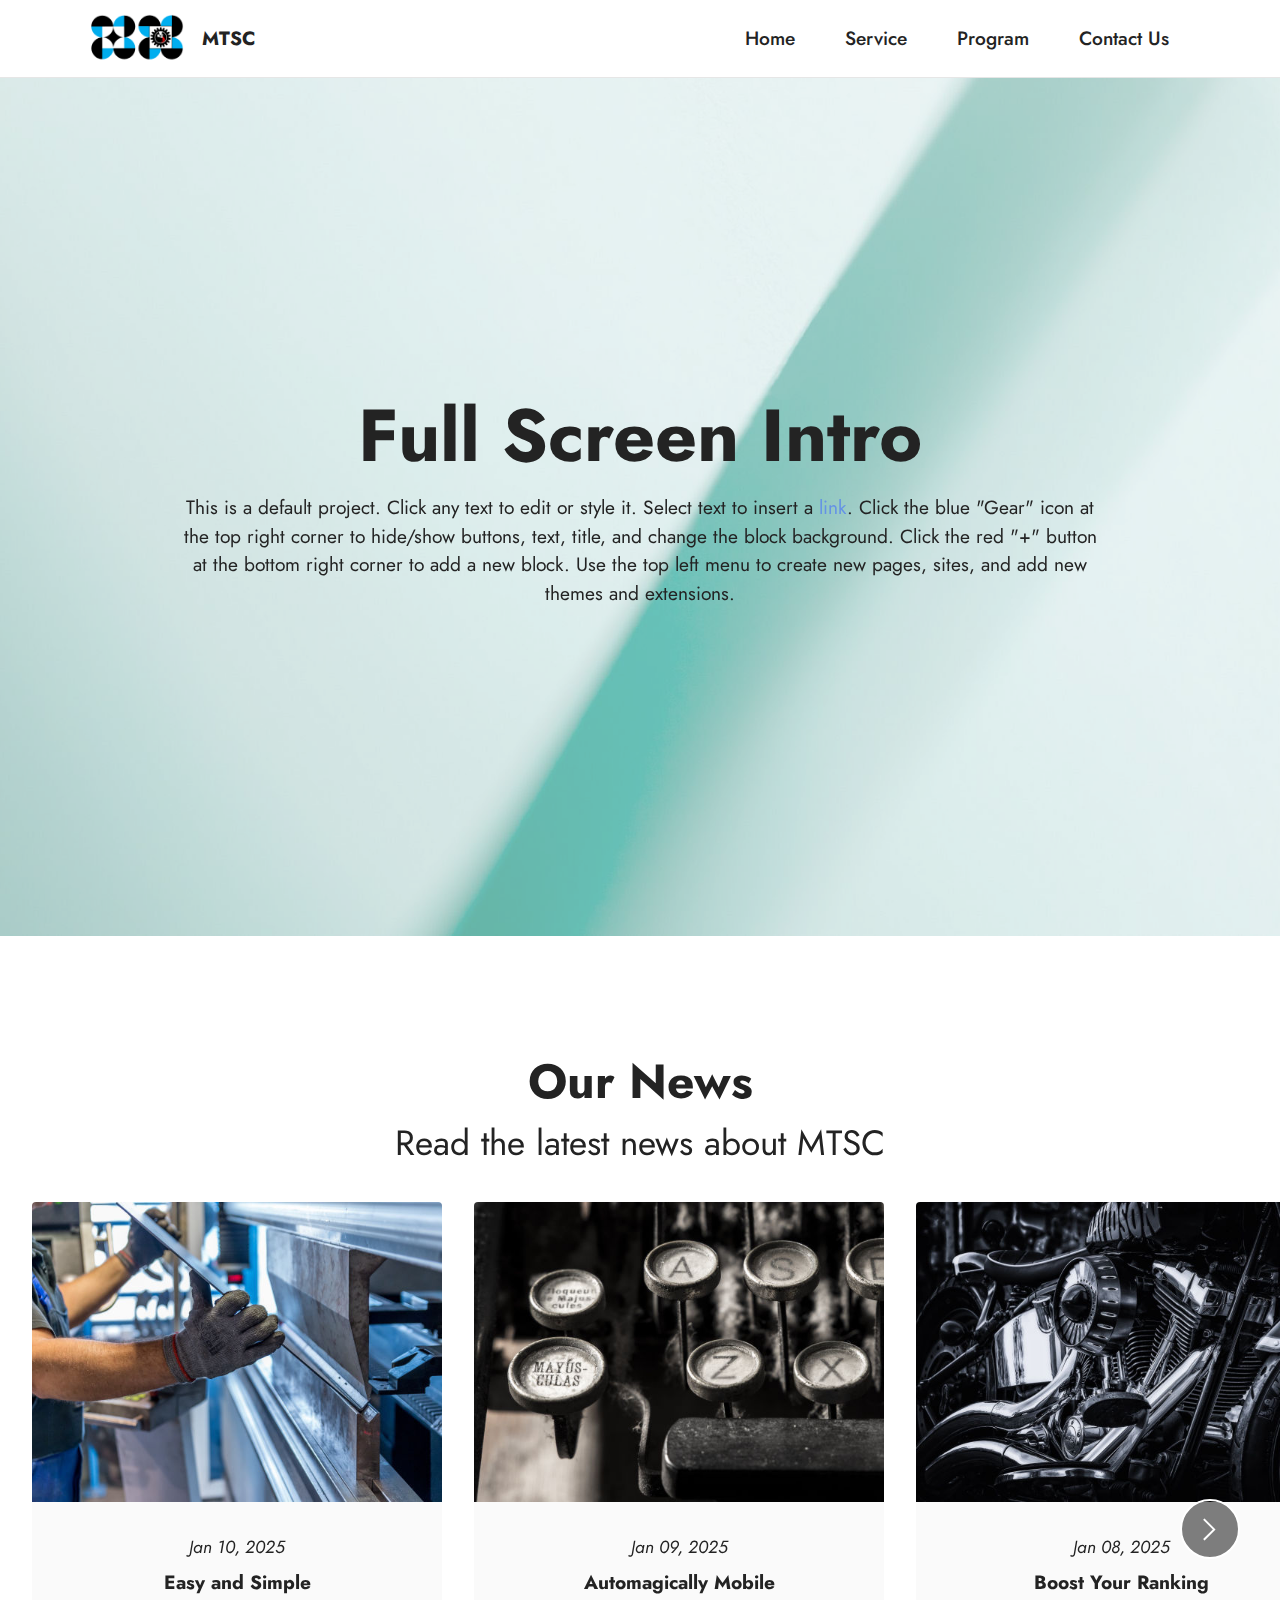
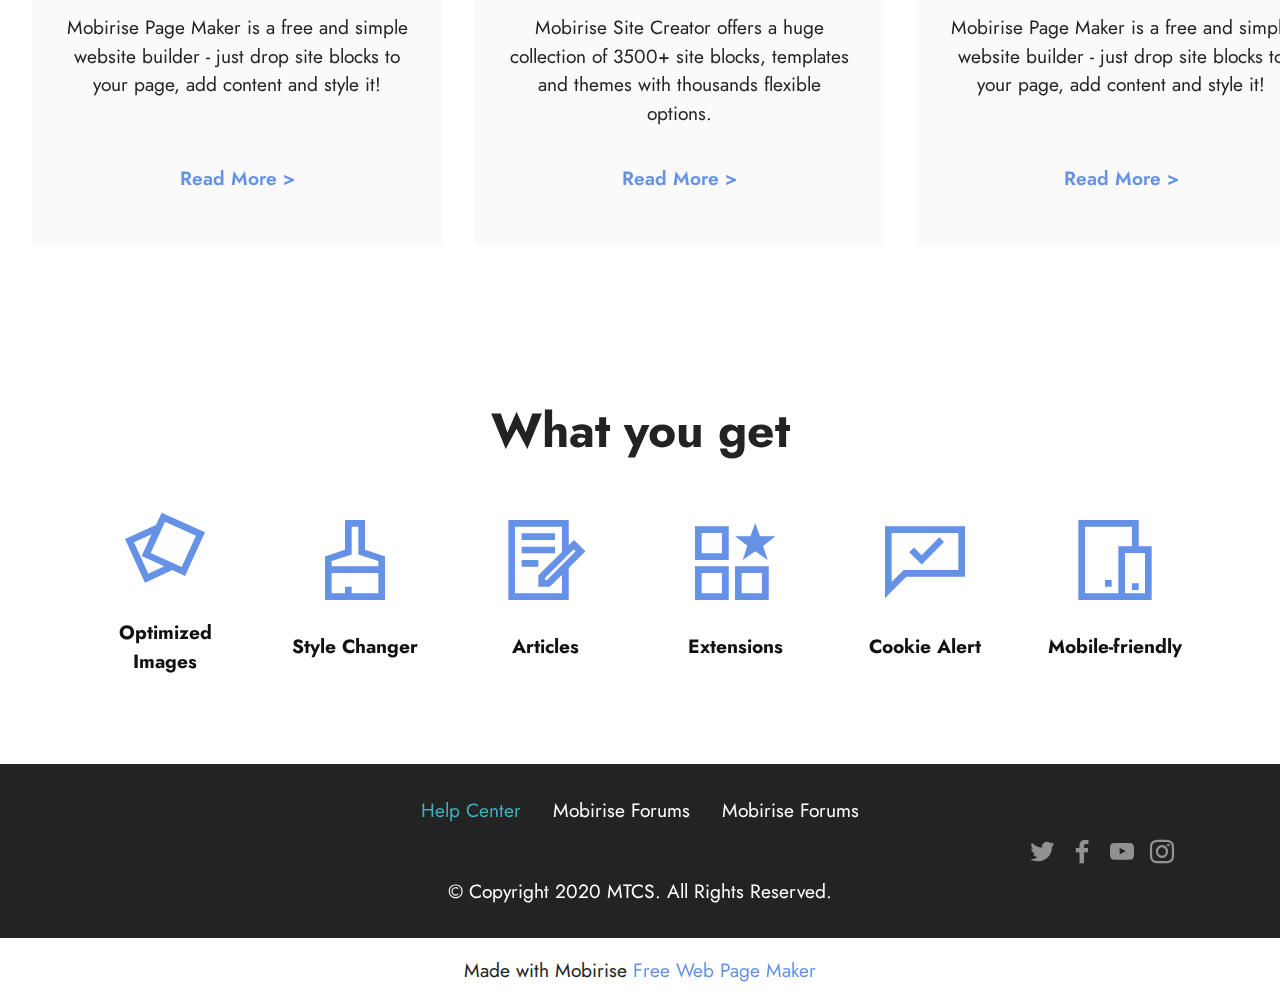
==== index.html @ 8c0c6ea7 "test 5" ====
<!DOCTYPE html>
<html  >
<head>
  <!-- Site made with Mobirise Website Builder v5.6.5, https://mobirise.com -->
  <meta charset="UTF-8">
  <meta http-equiv="X-UA-Compatible" content="IE=edge">
  <meta name="generator" content="Mobirise v5.6.5, mobirise.com">
  <meta name="twitter:card" content="summary_large_image"/>
  <meta name="twitter:image:src" content="">
  <meta property="og:image" content="">
  <meta name="twitter:title" content="Home">
  <meta name="viewport" content="width=device-width, initial-scale=1, minimum-scale=1">
  <link rel="shortcut icon" href="assets/images/logo-121x71.png" type="image/x-icon">
  <meta name="description" content="">
  
  
  <title>Home</title>
  <link rel="stylesheet" href="assets/web/assets/mobirise-icons2/mobirise2.css">
  <link rel="stylesheet" href="assets/bootstrap/css/bootstrap.min.css">
  <link rel="stylesheet" href="assets/bootstrap/css/bootstrap-grid.min.css">
  <link rel="stylesheet" href="assets/bootstrap/css/bootstrap-reboot.min.css">
  <link rel="stylesheet" href="assets/parallax/jarallax.css">
  <link rel="stylesheet" href="assets/dropdown/css/style.css">
  <link rel="stylesheet" href="assets/socicon/css/styles.css">
  <link rel="stylesheet" href="assets/theme/css/style.css">
  <link rel="preload" href="https://fonts.googleapis.com/css?family=Jost:100,200,300,400,500,600,700,800,900,100i,200i,300i,400i,500i,600i,700i,800i,900i&display=swap" as="style" onload="this.onload=null;this.rel='stylesheet'">
  <noscript><link rel="stylesheet" href="https://fonts.googleapis.com/css?family=Jost:100,200,300,400,500,600,700,800,900,100i,200i,300i,400i,500i,600i,700i,800i,900i&display=swap"></noscript>
  <link rel="preload" as="style" href="assets/mobirise/css/mbr-additional.css"><link rel="stylesheet" href="assets/mobirise/css/mbr-additional.css" type="text/css">
  
  
  
  
</head>
<body>
  
  <section data-bs-version="5.1" class="menu cid-s48OLK6784" once="menu" id="menu1-h">
    
    <nav class="navbar navbar-dropdown navbar-fixed-top navbar-expand-lg">
        <div class="container">
            <div class="navbar-brand">
                <span class="navbar-logo">
                    <a href="https://mobiri.se">
                        <img src="assets/images/logo-121x71.png" alt="Mobirise Website Builder" style="height: 3.8rem;">
                    </a>
                </span>
                <span class="navbar-caption-wrap"><a class="navbar-caption text-black display-7" href="https://mobiri.se">MTSC</a></span>
            </div>
            <button class="navbar-toggler" type="button" data-toggle="collapse" data-bs-toggle="collapse" data-target="#navbarSupportedContent" data-bs-target="#navbarSupportedContent" aria-controls="navbarNavAltMarkup" aria-expanded="false" aria-label="Toggle navigation">
                <div class="hamburger">
                    <span></span>
                    <span></span>
                    <span></span>
                    <span></span>
                </div>
            </button>
            <div class="collapse navbar-collapse" id="navbarSupportedContent">
                <ul class="navbar-nav nav-dropdown nav-right" data-app-modern-menu="true"><li class="nav-item"><a class="nav-link link text-black text-primary display-7" href="index.html#top">Home</a></li><li class="nav-item"><a class="nav-link link text-black text-primary display-7" href="page1.html">Service</a></li><li class="nav-item"><a class="nav-link link text-black text-primary display-7" href="page3.html">Program</a></li><li class="nav-item"><a class="nav-link link text-black text-primary display-7" href="page2.html">Contact Us</a></li></ul>
                
                
            </div>
        </div>
    </nav>

</section>

<section data-bs-version="5.1" class="header1 cid-s48MCQYojq mbr-fullscreen mbr-parallax-background" id="header1-f">

    

    <div class="mbr-overlay" style="opacity: 0.4; background-color: rgb(255, 255, 255);"></div>

    <div class="align-center container">
        <div class="row justify-content-center">
            <div class="col-12 col-lg-10">
                <h1 class="mbr-section-title mbr-fonts-style mb-3 display-1"><strong>Full Screen Intro</strong></h1>
                
                <p class="mbr-text mbr-fonts-style display-7">This is a default project. Click any text to edit or style it. Select text to insert a <a href="http://mobirise.com">link</a>. Click the blue "Gear" icon at the top right corner to hide/show buttons, text, title, and change the block background. Click the red "+" button at the bottom right corner to add a new block. Use the top left menu to create new pages, sites, and add new themes and extensions.</p>
                
            </div>
        </div>
    </div>
</section>

<section data-bs-version="5.1" class="slider6 mbr-embla cid-t0M2I2VKZP" id="slider6-m">
    
    
    <div class="position-relative">
        <div class="mbr-section-head">
            <h4 class="mbr-section-title mbr-fonts-style align-center mb-0 display-2"><strong>Our News</strong></h4>
            <h5 class="mbr-section-subtitle mbr-fonts-style align-center mb-0 mt-2 display-5">Read the latest news about MTSC</h5>
        </div>
        <div class="embla mt-4" data-skip-snaps="true" data-align="center" data-contain-scroll="trimSnaps" data-auto-play-interval="5" data-draggable="true">
            <div class="embla__viewport container-fluid">
                <div class="embla__container">
                    <div class="embla__slide slider-image item" style="margin-left: 1rem; margin-right: 1rem;">
                        <div class="slide-content">
                            <div class="item-wrapper">
                                <div class="item-img">
                                    <img src="assets/images/mbr-1-600x400.jpg" alt="Mobirise Website Builder" title="">
                                </div>
                            </div>
                            <div class="item-content">
                                <h5 class="item-title mbr-fonts-style display-4"><em>Jan 10, 2025</em></h5>
                                <h6 class="item-subtitle mbr-fonts-style mt-1 display-7"><strong>Easy and Simple</strong></h6>
                                <p class="mbr-text mbr-fonts-style mt-3 display-7">Mobirise Page Maker is a free and simple
                                    website builder - just drop site blocks to your page, add content and style it!</p>
                            </div>
                            <div class="mbr-section-btn item-footer mt-2"><a href="" class="btn item-btn btn-primary-outline display-7" target="_blank">Read More &gt;</a></div>
                        </div>
                    </div>
                    <div class="embla__slide slider-image item" style="margin-left: 1rem; margin-right: 1rem;">
                        <div class="slide-content">
                            <div class="item-wrapper">
                                <div class="item-img">
                                    <img src="assets/images/mbr-2-600x400.jpg" alt="Mobirise Website Builder" title="">
                                </div>
                            </div>
                            <div class="item-content">
                                <h5 class="item-title mbr-fonts-style display-4"><em>Jan 09, 2025</em></h5>
                                <h6 class="item-subtitle mbr-fonts-style mt-1 display-7"><strong>Automagically Mobile</strong>
                                </h6>
                                <p class="mbr-text mbr-fonts-style mt-3 display-7">Mobirise Site Creator offers a huge
                                    collection of 3500+ site blocks, templates and themes with thousands flexible options. <br>
                                </p>
                            </div>
                            <div class="mbr-section-btn item-footer mt-2"><a href="" class="btn item-btn btn-primary-outline display-7" target="_blank">Read More &gt;</a></div>
                        </div>
                    </div>
                    <div class="embla__slide slider-image item" style="margin-left: 1rem; margin-right: 1rem;">
                        <div class="slide-content">
                            <div class="item-wrapper">
                                <div class="item-img">
                                    <img src="assets/images/mbr-3-600x400.jpg" alt="Mobirise Website Builder" title="">
                                </div>
                            </div>
                            <div class="item-content">
                                <h5 class="item-title mbr-fonts-style display-4"><em>Jan 08, 2025</em></h5>
                                <h6 class="item-subtitle mbr-fonts-style mt-1 display-7"><strong>Boost Your Ranking</strong></h6>
                                <p class="mbr-text mbr-fonts-style mt-3 display-7">Mobirise Page Maker is a free and simple
                                    website builder - just drop site blocks to your page, add content and style it!</p>
                            </div>
                            <div class="mbr-section-btn item-footer mt-2"><a href="" class="btn item-btn btn-primary-outline display-7" target="_blank">Read More &gt;</a></div>
                        </div>
                    </div>
                    <div class="embla__slide slider-image item" style="margin-left: 1rem; margin-right: 1rem;">
                        <div class="slide-content">
                            <div class="item-wrapper">
                                <div class="item-img">
                                    <img src="assets/images/mbr-600x400.jpg" alt="Mobirise Website Builder" title="">
                                </div>
                            </div>
                            <div class="item-content">
                                <h5 class="item-title mbr-fonts-style display-4"><em>Jan 08, 2025</em></h5>
                                <h6 class="item-subtitle mbr-fonts-style mt-1 display-7"><strong>Boost Your Ranking</strong></h6>
                                <p class="mbr-text mbr-fonts-style mt-3 display-7">Mobirise Page Maker is a free and simple
                                    website builder - just drop site blocks to your page, add content and style it!</p>
                            </div>
                            <div class="mbr-section-btn item-footer mt-2"><a href="" class="btn item-btn btn-primary-outline display-7" target="_blank">Read More &gt;</a></div>
                        </div>
                    </div>
                </div>
            </div>
            <button class="embla__button embla__button--prev">
                <span class="mobi-mbri mobi-mbri-arrow-prev mbr-iconfont" aria-hidden="true"></span>
                <span class="sr-only visually-hidden visually-hidden">Previous</span>
            </button>
            <button class="embla__button embla__button--next">
                <span class="mobi-mbri mobi-mbri-arrow-next mbr-iconfont" aria-hidden="true"></span>
                <span class="sr-only visually-hidden visually-hidden">Next</span>
            </button>
        </div>
    </div>
</section>

<section data-bs-version="5.1" class="features13 cid-t0My2sY1ll" id="features14-w">
    

    
    <div class="container">
        <div class="row">
            <div class="col-12">
                <h3 class="mbr-section-title align-center mb-4 mbr-fonts-style display-2"><strong>What you get</strong></h3>
            </div>
            <div class="card col-12 col-md-4 col-lg-2 p-3">
                <div class="card-wrapper">
                    <div class="card-box align-center">
                        <span class="mbr-iconfont mobi-mbri-image-gallery mobi-mbri"></span>
                        <h4 class="card-title align-center mbr-black mbr-fonts-style display-7">
                            <strong>Optimized Images</strong></h4>
                    </div>
                </div>
            </div>
            <div class="card p-3 col-12 col-md-4 col-lg-2">
                <div class="card-wrapper">
                    <div class="card-box align-center">
                        <span class="mbr-iconfont mobi-mbri-website-theme-2 mobi-mbri"></span>
                        <h4 class="card-title align-center mbr-black mbr-fonts-style display-7">
                            <strong>Style Changer</strong></h4>
                    </div>
                </div>
            </div>
            <div class="card p-3 col-12 col-md-4 col-lg-2">
                <div class="card-wrapper">
                    <div class="card-box align-center">
                        <span class="mbr-iconfont mobi-mbri-contact-form mobi-mbri"></span>
                        <h4 class="card-title align-center mbr-black mbr-fonts-style display-7">
                            <strong>Articles</strong>
                        </h4>
                    </div>
                </div>
            </div>
            <div class="card p-3 col-12 col-md-4 col-lg-2">
                <div class="card-wrapper">
                    <div class="card-box align-center">
                        <span class="mbr-iconfont mobi-mbri-features mobi-mbri"></span>
                        <h4 class="card-title align-center mbr-black mbr-fonts-style display-7">
                            <strong>Extensions</strong></h4>
                    </div>
                </div>
            </div>
            <div class="card p-3 col-12 col-md-4 col-lg-2">
                <div class="card-wrapper">
                    <div class="card-box align-center">
                        <span class="mbr-iconfont mobi-mbri-cust-feedback mobi-mbri"></span>
                        <h4 class="card-title align-center mbr-black mbr-fonts-style display-7">
                            <strong>Cookie Alert
                            </strong></h4>
                    </div>
                </div>
            </div>
            <div class="card p-3 col-12 col-md-4 col-lg-2">
                <div class="card-wrapper">
                    <div class="card-box align-center">
                        <span class="mbr-iconfont mobi-mbri-devices mobi-mbri"></span>
                        <h4 class="card-title align-center mbr-black mbr-fonts-style display-7">
                            <strong>Mobile-friendly</strong></h4>
                    </div>
                </div>
            </div>
        </div>
    </div>
</section>

<section data-bs-version="5.1" class="footer3 cid-s48P1Icc8J" once="footers" id="footer3-i">

    

    

    <div class="container">
        <div class="media-container-row align-center mbr-white">
            <div class="row row-links">
                <ul class="foot-menu">
                    
                    
                    
                    
                    
                <li class="foot-menu-item mbr-fonts-style display-7"><a href="https://mobirise.com/help/" class="text-success">Help Center</a></li><li class="foot-menu-item mbr-fonts-style display-7">Mobirise Forums</li><li class="foot-menu-item mbr-fonts-style display-7">Mobirise Forums</li></ul>
            </div>
            <div class="row social-row">
                <div class="social-list align-right pb-2">
                    
                    
                    
                    
                    
                    
                <div class="soc-item">
                        <a href="https://twitter.com/mobirise" target="_blank">
                            <span class="socicon-twitter socicon mbr-iconfont mbr-iconfont-social"></span>
                        </a>
                    </div><div class="soc-item">
                        <a href="https://www.facebook.com/pages/Mobirise/1616226671953247" target="_blank">
                            <span class="socicon-facebook socicon mbr-iconfont mbr-iconfont-social"></span>
                        </a>
                    </div><div class="soc-item">
                        <a href="https://www.youtube.com/c/mobirise" target="_blank">
                            <span class="socicon-youtube socicon mbr-iconfont mbr-iconfont-social"></span>
                        </a>
                    </div><div class="soc-item">
                        <a href="https://instagram.com/mobirise" target="_blank">
                            <span class="mbr-iconfont mbr-iconfont-social socicon-instagram socicon"></span>
                        </a>
                    </div></div>
            </div>
            <div class="row row-copirayt">
                <p class="mbr-text mb-0 mbr-fonts-style mbr-white align-center display-7">
                    © Copyright 2020 MTCS. All Rights Reserved.
                </p>
            </div>
        </div>
    </div>
</section><section class="display-7" style="padding: 0;align-items: center;justify-content: center;flex-wrap: wrap;    align-content: center;display: flex;position: relative;height: 4rem;"><a href="https://mobiri.se/" style="flex: 1 1;height: 4rem;position: absolute;width: 100%;z-index: 1;"><img alt="" style="height: 4rem;" src="[data-uri]"></a><p style="margin: 0;text-align: center;" class="display-7">Made with Mobirise &#8204;</p><a style="z-index:1" href="https://mobirise.com/web-page-maker.html">Free Web Page Maker</a></section><script src="assets/bootstrap/js/bootstrap.bundle.min.js"></script>  <script src="assets/parallax/jarallax.js"></script>  <script src="assets/smoothscroll/smooth-scroll.js"></script>  <script src="assets/ytplayer/index.js"></script>  <script src="assets/embla/embla.min.js"></script>  <script src="assets/embla/script.js"></script>  <script src="assets/dropdown/js/navbar-dropdown.js"></script>  <script src="assets/theme/js/script.js"></script>  
  
  
</body>
</html>
---- assets/web/assets/mobirise-icons2/mobirise2.css ----
@font-face {
  font-family: 'Moririse2';
  font-display: swap;
  src:  url('mobirise2.eot?f2bix4');
  src:  url('mobirise2.eot?f2bix4#iefix') format('embedded-opentype'),
    url('mobirise2.ttf?f2bix4') format('truetype'),
    url('mobirise2.woff?f2bix4') format('woff'),
    url('mobirise2.svg?f2bix4#mobirise2') format('svg');
  font-weight: normal;
  font-style: normal;
}

[class^="mobi-"], [class*=" mobi-"] {
  /* use !important to prevent issues with browser extensions that change fonts */
  font-family: 'Moririse2' !important;
  speak: none;
  font-style: normal;
  font-weight: normal;
  font-variant: normal;
  text-transform: none;
  line-height: 1;

  /* Better Font Rendering =========== */
  -webkit-font-smoothing: antialiased;
  -moz-osx-font-smoothing: grayscale;
}

.mobi-mbri-add-submenu:before {
  content: "\e900";
}
.mobi-mbri-alert:before {
  content: "\e901";
}
.mobi-mbri-align-center:before {
  content: "\e902";
}
.mobi-mbri-align-justify:before {
  content: "\e903";
}
.mobi-mbri-align-left:before {
  content: "\e904";
}
.mobi-mbri-align-right:before {
  content: "\e905";
}
.mobi-mbri-android:before {
  content: "\e906";
}
.mobi-mbri-apple:before {
  content: "\e907";
}
.mobi-mbri-arrow-down:before {
  content: "\e908";
}
.mobi-mbri-arrow-next:before {
  content: "\e909";
}
.mobi-mbri-arrow-prev:before {
  content: "\e90a";
}
.mobi-mbri-arrow-up:before {
  content: "\e90b";
}
.mobi-mbri-bold:before {
  content: "\e90c";
}
.mobi-mbri-bookmark:before {
  content: "\e90d";
}
.mobi-mbri-bootstrap:before {
  content: "\e90e";
}
.mobi-mbri-briefcase:before {
  content: "\e90f";
}
.mobi-mbri-browse:before {
  content: "\e910";
}
.mobi-mbri-bulleted-list:before {
  content: "\e911";
}
.mobi-mbri-calendar:before {
  content: "\e912";
}
.mobi-mbri-camera:before {
  content: "\e913";
}
.mobi-mbri-cart-add:before {
  content: "\e914";
}
.mobi-mbri-cart-full:before {
  content: "\e915";
}
.mobi-mbri-cash:before {
  content: "\e916";
}
.mobi-mbri-change-style:before {
  content: "\e917";
}
.mobi-mbri-chat:before {
  content: "\e918";
}
.mobi-mbri-clock:before {
  content: "\e919";
}
.mobi-mbri-close:before {
  content: "\e91a";
}
.mobi-mbri-cloud:before {
  content: "\e91b";
}
.mobi-mbri-code:before {
  content: "\e91c";
}
.mobi-mbri-contact-form:before {
  content: "\e91d";
}
.mobi-mbri-credit-card:before {
  content: "\e91e";
}
.mobi-mbri-cursor-click:before {
  content: "\e91f";
}
.mobi-mbri-cust-feedback:before {
  content: "\e920";
}
.mobi-mbri-database:before {
  content: "\e921";
}
.mobi-mbri-delivery:before {
  content: "\e922";
}
.mobi-mbri-desktop:before {
  content: "\e923";
}
.mobi-mbri-devices:before {
  content: "\e924";
}
.mobi-mbri-down:before {
  content: "\e925";
}
.mobi-mbri-download-2:before {
  content: "\e926";
}
.mobi-mbri-download:before {
  content: "\e927";
}
.mobi-mbri-drag-n-drop-2:before {
  content: "\e928";
}
.mobi-mbri-drag-n-drop:before {
  content: "\e929";
}
.mobi-mbri-edit-2:before {
  content: "\e92a";
}
.mobi-mbri-edit:before {
  content: "\e92b";
}
.mobi-mbri-error:before {
  content: "\e92c";
}
.mobi-mbri-extension:before {
  content: "\e92d";
}
.mobi-mbri-features:before {
  content: "\e92e";
}
.mobi-mbri-file:before {
  content: "\e92f";
}
.mobi-mbri-flag:before {
  content: "\e930";
}
.mobi-mbri-folder:before {
  content: "\e931";
}
.mobi-mbri-gift:before {
  content: "\e932";
}
.mobi-mbri-github:before {
  content: "\e933";
}
.mobi-mbri-globe-2:before {
  content: "\e934";
}
.mobi-mbri-globe:before {
  content: "\e935";
}
.mobi-mbri-growing-chart:before {
  content: "\e936";
}
.mobi-mbri-hearth:before {
  content: "\e937";
}
.mobi-mbri-help:before {
  content: "\e938";
}
.mobi-mbri-home:before {
  content: "\e939";
}
.mobi-mbri-hot-cup:before {
  content: "\e93a";
}
.mobi-mbri-idea:before {
  content: "\e93b";
}
.mobi-mbri-image-gallery:before {
  content: "\e93c";
}
.mobi-mbri-image-slider:before {
  content: "\e93d";
}
.mobi-mbri-info:before {
  content: "\e93e";
}
.mobi-mbri-italic:before {
  content: "\e93f";
}
.mobi-mbri-key:before {
  content: "\e940";
}
.mobi-mbri-laptop:before {
  content: "\e941";
}
.mobi-mbri-layers:before {
  content: "\e942";
}
.mobi-mbri-left-right:before {
  content: "\e943";
}
.mobi-mbri-left:before {
  content: "\e944";
}
.mobi-mbri-letter:before {
  content: "\e945";
}
.mobi-mbri-like:before {
  content: "\e946";
}
.mobi-mbri-link:before {
  content: "\e947";
}
.mobi-mbri-lock:before {
  content: "\e948";
}
.mobi-mbri-login:before {
  content: "\e949";
}
.mobi-mbri-logout:before {
  content: "\e94a";
}
.mobi-mbri-magic-stick:before {
  content: "\e94b";
}
.mobi-mbri-map-pin:before {
  content: "\e94c";
}
.mobi-mbri-menu:before {
  content: "\e94d";
}
.mobi-mbri-mobile-2:before {
  content: "\e94e";
}
.mobi-mbri-mobile-horizontal:before {
  content: "\e94f";
}
.mobi-mbri-mobile:before {
  content: "\e950";
}
.mobi-mbri-mobirise:before {
  content: "\e951";
}
.mobi-mbri-more-horizontal:before {
  content: "\e952";
}
.mobi-mbri-more-vertical:before {
  content: "\e953";
}
.mobi-mbri-music:before {
  content: "\e954";
}
.mobi-mbri-new-file:before {
  content: "\e955";
}
.mobi-mbri-numbered-list:before {
  content: "\e956";
}
.mobi-mbri-opened-folder:before {
  content: "\e957";
}
.mobi-mbri-pages:before {
  content: "\e958";
}
.mobi-mbri-paper-plane:before {
  content: "\e959";
}
.mobi-mbri-paperclip:before {
  content: "\e95a";
}
.mobi-mbri-phone:before {
  content: "\e95b";
}
.mobi-mbri-photo:before {
  content: "\e95c";
}
.mobi-mbri-photos:before {
  content: "\e95d";
}
.mobi-mbri-pin:before {
  content: "\e95e";
}
.mobi-mbri-play:before {
  content: "\e95f";
}
.mobi-mbri-plus:before {
  content: "\e960";
}
.mobi-mbri-preview:before {
  content: "\e961";
}
.mobi-mbri-print:before {
  content: "\e962";
}
.mobi-mbri-protect:before {
  content: "\e963";
}
.mobi-mbri-question:before {
  content: "\e964";
}
.mobi-mbri-quote-left:before {
  content: "\e965";
}
.mobi-mbri-quote-right:before {
  content: "\e966";
}
.mobi-mbri-redo:before {
  content: "\e967";
}
.mobi-mbri-refresh:before {
  content: "\e968";
}
.mobi-mbri-responsive-2:before {
  content: "\e969";
}
.mobi-mbri-responsive:before {
  content: "\e96a";
}
.mobi-mbri-right:before {
  content: "\e96b";
}
.mobi-mbri-rocket:before {
  content: "\e96c";
}
.mobi-mbri-sad-face:before {
  content: "\e96d";
}
.mobi-mbri-sale:before {
  content: "\e96e";
}
.mobi-mbri-save:before {
  content: "\e96f";
}
.mobi-mbri-search:before {
  content: "\e970";
}
.mobi-mbri-setting-2:before {
  content: "\e971";
}
.mobi-mbri-setting-3:before {
  content: "\e972";
}
.mobi-mbri-setting:before {
  content: "\e973";
}
.mobi-mbri-share:before {
  content: "\e974";
}
.mobi-mbri-shopping-bag:before {
  content: "\e975";
}
.mobi-mbri-shopping-basket:before {
  content: "\e976";
}
.mobi-mbri-shopping-cart:before {
  content: "\e977";
}
.mobi-mbri-sites:before {
  content: "\e978";
}
.mobi-mbri-smile-face:before {
  content: "\e979";
}
.mobi-mbri-speed:before {
  content: "\e97a";
}
.mobi-mbri-star:before {
  content: "\e97b";
}
.mobi-mbri-success:before {
  content: "\e97c";
}
.mobi-mbri-sun:before {
  content: "\e97d";
}
.mobi-mbri-sun2:before {
  content: "\e97e";
}
.mobi-mbri-tablet-vertical:before {
  content: "\e97f";
}
.mobi-mbri-tablet:before {
  content: "\e980";
}
.mobi-mbri-target:before {
  content: "\e981";
}
.mobi-mbri-timer:before {
  content: "\e982";
}
.mobi-mbri-to-ftp:before {
  content: "\e983";
}
.mobi-mbri-to-local-drive:before {
  content: "\e984";
}
.mobi-mbri-touch-swipe:before {
  content: "\e985";
}
.mobi-mbri-touch:before {
  content: "\e986";
}
.mobi-mbri-trash:before {
  content: "\e987";
}
.mobi-mbri-underline:before {
  content: "\e988";
}
.mobi-mbri-undo:before {
  content: "\e989";
}
.mobi-mbri-unlink:before {
  content: "\e98a";
}
.mobi-mbri-unlock:before {
  content: "\e98b";
}
.mobi-mbri-up-down:before {
  content: "\e98c";
}
.mobi-mbri-up:before {
  content: "\e98d";
}
.mobi-mbri-update:before {
  content: "\e98e";
}
.mobi-mbri-upload-2:before {
  content: "\e98f";
}
.mobi-mbri-upload:before {
  content: "\e990";
}
.mobi-mbri-user-2:before {
  content: "\e991";
}
.mobi-mbri-user:before {
  content: "\e992";
}
.mobi-mbri-users:before {
  content: "\e993";
}
.mobi-mbri-video-play:before {
  content: "\e994";
}
.mobi-mbri-video:before {
  content: "\e995";
}
.mobi-mbri-watch:before {
  content: "\e996";
}
.mobi-mbri-website-theme-2:before {
  content: "\e997";
}
.mobi-mbri-website-theme:before {
  content: "\e998";
}
.mobi-mbri-wifi:before {
  content: "\e999";
}
.mobi-mbri-windows:before {
  content: "\e99a";
}
.mobi-mbri-zoom-in:before {
  content: "\e99b";
}
.mobi-mbri-zoom-out:before {
  content: "\e99c";
}
---- assets/parallax/jarallax.css ----
.jarallax {
    position: relative;
    z-index: 0;
}
.jarallax > .jarallax-img {
    position: absolute;
    object-fit: cover;
    /* support for plugin https://github.com/bfred-it/object-fit-images */
    font-family: 'object-fit: cover;';
    top: 0;
    left: 0;
    width: 100%;
    height: 100%;
    z-index: -1;
}
---- assets/dropdown/css/style.css ----
.navbar-dropdown {
  left: 0;
  padding: 0;
  position: absolute;
  right: 0;
  top: 0;
  transition: all 0.45s ease;
  z-index: 1030;
  background: #282828; }
  .navbar-dropdown .navbar-logo {
    margin-right: 0.8rem;
    transition: margin 0.3s ease-in-out;
    vertical-align: middle; }
    .navbar-dropdown .navbar-logo img {
      height: 3.125rem;
      transition: all 0.3s ease-in-out; }
    .navbar-dropdown .navbar-logo.mbr-iconfont {
      font-size: 3.125rem;
      line-height: 3.125rem; }
  .navbar-dropdown .navbar-caption {
    font-weight: 700;
    white-space: normal;
    vertical-align: -4px;
    line-height: 3.125rem !important; }
    .navbar-dropdown .navbar-caption, .navbar-dropdown .navbar-caption:hover {
      color: inherit;
      text-decoration: none; }
  .navbar-dropdown .mbr-iconfont + .navbar-caption {
    vertical-align: -1px; }
  .navbar-dropdown.navbar-fixed-top {
    position: fixed; }
  .navbar-dropdown .navbar-brand span {
    vertical-align: -4px; }
  .navbar-dropdown.bg-color.transparent {
    background: none; }
  .navbar-dropdown.navbar-short .navbar-brand {
    padding: 0.625rem 0; }
    .navbar-dropdown.navbar-short .navbar-brand span {
      vertical-align: -1px; }
  .navbar-dropdown.navbar-short .navbar-caption {
    line-height: 2.375rem !important;
    vertical-align: -2px; }
  .navbar-dropdown.navbar-short .navbar-logo {
    margin-right: 0.5rem; }
    .navbar-dropdown.navbar-short .navbar-logo img {
      height: 2.375rem; }
    .navbar-dropdown.navbar-short .navbar-logo.mbr-iconfont {
      font-size: 2.375rem;
      line-height: 2.375rem; }
  .navbar-dropdown.navbar-short .mbr-table-cell {
    height: 3.625rem; }
  .navbar-dropdown .navbar-close {
    left: 0.6875rem;
    position: fixed;
    top: 0.75rem;
    z-index: 1000; }
  .navbar-dropdown .hamburger-icon {
    content: "";
    display: inline-block;
    vertical-align: middle;
    width: 16px;
    -webkit-box-shadow: 0 -6px 0 1px #282828,0 0 0 1px #282828,0 6px 0 1px #282828;
    -moz-box-shadow: 0 -6px 0 1px #282828,0 0 0 1px #282828,0 6px 0 1px #282828;
    box-shadow: 0 -6px 0 1px #282828,0 0 0 1px #282828,0 6px 0 1px #282828; }

.dropdown-menu .dropdown-toggle[data-toggle="dropdown-submenu"]::after {
  border-bottom: 0.35em solid transparent;
  border-left: 0.35em solid;
  border-right: 0;
  border-top: 0.35em solid transparent;
  margin-left: 0.3rem; }

.dropdown-menu .dropdown-item:focus {
  outline: 0; }

.nav-dropdown {
  font-size: 0.75rem;
  font-weight: 500;
  height: auto !important; }
  .nav-dropdown .nav-btn {
    padding-left: 1rem; }
  .nav-dropdown .link {
    margin: .667em 1.667em;
    font-weight: 500;
    padding: 0;
    transition: color .2s ease-in-out; }
    .nav-dropdown .link.dropdown-toggle {
      margin-right: 2.583em; }
      .nav-dropdown .link.dropdown-toggle::after {
        margin-left: .25rem;
        border-top: 0.35em solid;
        border-right: 0.35em solid transparent;
        border-left: 0.35em solid transparent;
        border-bottom: 0; }
      .nav-dropdown .link.dropdown-toggle[aria-expanded="true"] {
        margin: 0;
        padding: 0.667em 3.263em  0.667em 1.667em; }
  .nav-dropdown .link::after,
  .nav-dropdown .dropdown-item::after {
    color: inherit; }
  .nav-dropdown .btn {
    font-size: 0.75rem;
    font-weight: 700;
    letter-spacing: 0;
    margin-bottom: 0;
    padding-left: 1.25rem;
    padding-right: 1.25rem; }
  .nav-dropdown .dropdown-menu {
    border-radius: 0;
    border: 0;
    left: 0;
    margin: 0;
    padding-bottom: 1.25rem;
    padding-top: 1.25rem;
    position: relative; }
  .nav-dropdown .dropdown-submenu {
    margin-left: 0.125rem;
    top: 0; }
  .nav-dropdown .dropdown-item {
    font-weight: 500;
    line-height: 2;
    padding: 0.3846em 4.615em 0.3846em 1.5385em;
    position: relative;
    transition: color .2s ease-in-out, background-color .2s ease-in-out; }
    .nav-dropdown .dropdown-item::after {
      margin-top: -0.3077em;
      position: absolute;
      right: 1.1538em;
      top: 50%; }
    .nav-dropdown .dropdown-item:focus, .nav-dropdown .dropdown-item:hover {
      background: none; }

@media (max-width: 767px) {
  .nav-dropdown.navbar-toggleable-sm {
    bottom: 0;
    display: none;
    left: 0;
    overflow-x: hidden;
    position: fixed;
    top: 0;
    transform: translateX(-100%);
    -ms-transform: translateX(-100%);
    -webkit-transform: translateX(-100%);
    width: 18.75rem;
    z-index: 999; } }
.nav-dropdown.navbar-toggleable-xl {
  bottom: 0;
  display: none;
  left: 0;
  overflow-x: hidden;
  position: fixed;
  top: 0;
  transform: translateX(-100%);
  -ms-transform: translateX(-100%);
  -webkit-transform: translateX(-100%);
  width: 18.75rem;
  z-index: 999; }

.nav-dropdown-sm {
  display: block !important;
  overflow-x: hidden;
  overflow: auto;
  padding-top: 3.875rem; }
  .nav-dropdown-sm::after {
    content: "";
    display: block;
    height: 3rem;
    width: 100%; }
  .nav-dropdown-sm.collapse.in ~ .navbar-close {
    display: block !important; }
  .nav-dropdown-sm.collapsing, .nav-dropdown-sm.collapse.in {
    transform: translateX(0);
    -ms-transform: translateX(0);
    -webkit-transform: translateX(0);
    transition: all 0.25s ease-out;
    -webkit-transition: all 0.25s ease-out;
    background: #282828; }
  .nav-dropdown-sm.collapsing[aria-expanded="false"] {
    transform: translateX(-100%);
    -ms-transform: translateX(-100%);
    -webkit-transform: translateX(-100%); }
  .nav-dropdown-sm .nav-item {
    display: block;
    margin-left: 0 !important;
    padding-left: 0; }
  .nav-dropdown-sm .link,
  .nav-dropdown-sm .dropdown-item {
    border-top: 1px dotted rgba(255, 255, 255, 0.1);
    font-size: 0.8125rem;
    line-height: 1.6;
    margin: 0 !important;
    padding: 0.875rem 2.4rem 0.875rem 1.5625rem !important;
    position: relative;
    white-space: normal; }
    .nav-dropdown-sm .link:focus, .nav-dropdown-sm .link:hover,
    .nav-dropdown-sm .dropdown-item:focus,
    .nav-dropdown-sm .dropdown-item:hover {
      background: rgba(0, 0, 0, 0.2) !important;
      color: #c0a375; }
  .nav-dropdown-sm .nav-btn {
    position: relative;
    padding: 1.5625rem 1.5625rem 0 1.5625rem; }
    .nav-dropdown-sm .nav-btn::before {
      border-top: 1px dotted rgba(255, 255, 255, 0.1);
      content: "";
      left: 0;
      position: absolute;
      top: 0;
      width: 100%; }
    .nav-dropdown-sm .nav-btn + .nav-btn {
      padding-top: 0.625rem; }
      .nav-dropdown-sm .nav-btn + .nav-btn::before {
        display: none; }
  .nav-dropdown-sm .btn {
    padding: 0.625rem 0; }
  .nav-dropdown-sm .dropdown-toggle[data-toggle="dropdown-submenu"]::after {
    margin-left: .25rem;
    border-top: 0.35em solid;
    border-right: 0.35em solid transparent;
    border-left: 0.35em solid transparent;
    border-bottom: 0; }
  .nav-dropdown-sm .dropdown-toggle[data-toggle="dropdown-submenu"][aria-expanded="true"]::after {
    border-top: 0;
    border-right: 0.35em solid transparent;
    border-left: 0.35em solid transparent;
    border-bottom: 0.35em solid; }
  .nav-dropdown-sm .dropdown-menu {
    margin: 0;
    padding: 0;
    position: relative;
    top: 0;
    left: 0;
    width: 100%;
    border: 0;
    float: none;
    border-radius: 0;
    background: none; }
  .nav-dropdown-sm .dropdown-submenu {
    left: 100%;
    margin-left: 0.125rem;
    margin-top: -1.25rem;
    top: 0; }

.navbar-toggleable-sm .nav-dropdown .dropdown-menu {
  position: absolute; }

.navbar-toggleable-sm .nav-dropdown .dropdown-submenu {
  left: 100%;
  margin-left: 0.125rem;
  margin-top: -1.25rem;
  top: 0; }

.navbar-toggleable-sm.opened .nav-dropdown .dropdown-menu {
  position: relative; }

.navbar-toggleable-sm.opened .nav-dropdown .dropdown-submenu {
  left: 0;
  margin-left: 00rem;
  margin-top: 0rem;
  top: 0; }

.is-builder .nav-dropdown.collapsing {
  transition: none !important; }
---- assets/socicon/css/styles.css ----
@charset "UTF-8";

@font-face {
  font-family: 'Socicon';
  src:  url('../fonts/socicon.eot');
  src:  url('../fonts/socicon.eot?#iefix') format('embedded-opentype'),
    url('../fonts/socicon.woff2') format('woff2'),
    url('../fonts/socicon.ttf') format('truetype'),
    url('../fonts/socicon.woff') format('woff'),
    url('../fonts/socicon.svg#socicon') format('svg');
  font-weight: normal;
  font-style: normal;
  font-display: swap;
}

[data-icon]:before {
  font-family: "socicon" !important;
  content: attr(data-icon);
  font-style: normal !important;
  font-weight: normal !important;
  font-variant: normal !important;
  text-transform: none !important;
  speak: none;
  line-height: 1;
  -webkit-font-smoothing: antialiased;
  -moz-osx-font-smoothing: grayscale;
}

[class^="socicon-"], [class*=" socicon-"] {
  /* use !important to prevent issues with browser extensions that change fonts */
  font-family: 'Socicon' !important;
  speak: none;
  font-style: normal;
  font-weight: normal;
  font-variant: normal;
  text-transform: none;
  line-height: 1;

  /* Better Font Rendering =========== */
  -webkit-font-smoothing: antialiased;
  -moz-osx-font-smoothing: grayscale;
}

.socicon-eitaa:before {
  content: "\e97c";
}
.socicon-soroush:before {
  content: "\e97d";
}
.socicon-bale:before {
  content: "\e97e";
}
.socicon-zazzle:before {
  content: "\e97b";
}
.socicon-society6:before {
  content: "\e97a";
}
.socicon-redbubble:before {
  content: "\e979";
}
.socicon-avvo:before {
  content: "\e978";
}
.socicon-stitcher:before {
  content: "\e977";
}
.socicon-googlehangouts:before {
  content: "\e974";
}
.socicon-dlive:before {
  content: "\e975";
}
.socicon-vsco:before {
  content: "\e976";
}
.socicon-flipboard:before {
  content: "\e973";
}
.socicon-ubuntu:before {
  content: "\e958";
}
.socicon-artstation:before {
  content: "\e959";
}
.socicon-invision:before {
  content: "\e95a";
}
.socicon-torial:before {
  content: "\e95b";
}
.socicon-collectorz:before {
  content: "\e95c";
}
.socicon-seenthis:before {
  content: "\e95d";
}
.socicon-googleplaymusic:before {
  content: "\e95e";
}
.socicon-debian:before {
  content: "\e95f";
}
.socicon-filmfreeway:before {
  content: "\e960";
}
.socicon-gnome:before {
  content: "\e961";
}
.socicon-itchio:before {
  content: "\e962";
}
.socicon-jamendo:before {
  content: "\e963";
}
.socicon-mix:before {
  content: "\e964";
}
.socicon-sharepoint:before {
  content: "\e965";
}
.socicon-tinder:before {
  content: "\e966";
}
.socicon-windguru:before {
  content: "\e967";
}
.socicon-cdbaby:before {
  content: "\e968";
}
.socicon-elementaryos:before {
  content: "\e969";
}
.socicon-stage32:before {
  content: "\e96a";
}
.socicon-tiktok:before {
  content: "\e96b";
}
.socicon-gitter:before {
  content: "\e96c";
}
.socicon-letterboxd:before {
  content: "\e96d";
}
.socicon-threema:before {
  content: "\e96e";
}
.socicon-splice:before {
  content: "\e96f";
}
.socicon-metapop:before {
  content: "\e970";
}
.socicon-naver:before {
  content: "\e971";
}
.socicon-remote:before {
  content: "\e972";
}
.socicon-internet:before {
  content: "\e957";
}
.socicon-moddb:before {
  content: "\e94b";
}
.socicon-indiedb:before {
  content: "\e94c";
}
.socicon-traxsource:before {
  content: "\e94d";
}
.socicon-gamefor:before {
  content: "\e94e";
}
.socicon-pixiv:before {
  content: "\e94f";
}
.socicon-myanimelist:before {
  content: "\e950";
}
.socicon-blackberry:before {
  content: "\e951";
}
.socicon-wickr:before {
  content: "\e952";
}
.socicon-spip:before {
  content: "\e953";
}
.socicon-napster:before {
  content: "\e954";
}
.socicon-beatport:before {
  content: "\e955";
}
.socicon-hackerone:before {
  content: "\e956";
}
.socicon-hackernews:before {
  content: "\e946";
}
.socicon-smashwords:before {
  content: "\e947";
}
.socicon-kobo:before {
  content: "\e948";
}
.socicon-bookbub:before {
  content: "\e949";
}
.socicon-mailru:before {
  content: "\e94a";
}
.socicon-gitlab:before {
  content: "\e945";
}
.socicon-instructables:before {
  content: "\e944";
}
.socicon-portfolio:before {
  content: "\e943";
}
.socicon-codered:before {
  content: "\e940";
}
.socicon-origin:before {
  content: "\e941";
}
.socicon-nextdoor:before {
  content: "\e942";
}
.socicon-udemy:before {
  content: "\e93f";
}
.socicon-livemaster:before {
  content: "\e93e";
}
.socicon-crunchbase:before {
  content: "\e93b";
}
.socicon-homefy:before {
  content: "\e93c";
}
.socicon-calendly:before {
  content: "\e93d";
}
.socicon-realtor:before {
  content: "\e90f";
}
.socicon-tidal:before {
  content: "\e910";
}
.socicon-qobuz:before {
  content: "\e911";
}
.socicon-natgeo:before {
  content: "\e912";
}
.socicon-mastodon:before {
  content: "\e913";
}
.socicon-unsplash:before {
  content: "\e914";
}
.socicon-homeadvisor:before {
  content: "\e915";
}
.socicon-angieslist:before {
  content: "\e916";
}
.socicon-codepen:before {
  content: "\e917";
}
.socicon-slack:before {
  content: "\e918";
}
.socicon-openaigym:before {
  content: "\e919";
}
.socicon-logmein:before {
  content: "\e91a";
}
.socicon-fiverr:before {
  content: "\e91b";
}
.socicon-gotomeeting:before {
  content: "\e91c";
}
.socicon-aliexpress:before {
  content: "\e91d";
}
.socicon-guru:before {
  content: "\e91e";
}
.socicon-appstore:before {
  content: "\e91f";
}
.socicon-homes:before {
  content: "\e920";
}
.socicon-zoom:before {
  content: "\e921";
}
.socicon-alibaba:before {
  content: "\e922";
}
.socicon-craigslist:before {
  content: "\e923";
}
.socicon-wix:before {
  content: "\e924";
}
.socicon-redfin:before {
  content: "\e925";
}
.socicon-googlecalendar:before {
  content: "\e926";
}
.socicon-shopify:before {
  content: "\e927";
}
.socicon-freelancer:before {
  content: "\e928";
}
.socicon-seedrs:before {
  content: "\e929";
}
.socicon-bing:before {
  content: "\e92a";
}
.socicon-doodle:before {
  content: "\e92b";
}
.socicon-bonanza:before {
  content: "\e92c";
}
.socicon-squarespace:before {
  content: "\e92d";
}
.socicon-toptal:before {
  content: "\e92e";
}
.socicon-gust:before {
  content: "\e92f";
}
.socicon-ask:before {
  content: "\e930";
}
.socicon-trulia:before {
  content: "\e931";
}
.socicon-loomly:before {
  content: "\e932";
}
.socicon-ghost:before {
  content: "\e933";
}
.socicon-upwork:before {
  content: "\e934";
}
.socicon-fundable:before {
  content: "\e935";
}
.socicon-booking:before {
  content: "\e936";
}
.socicon-googlemaps:before {
  content: "\e937";
}
.socicon-zillow:before {
  content: "\e938";
}
.socicon-niconico:before {
  content: "\e939";
}
.socicon-toneden:before {
  content: "\e93a";
}
.socicon-augment:before {
  content: "\e908";
}
.socicon-bitbucket:before {
  content: "\e909";
}
.socicon-fyuse:before {
  content: "\e90a";
}
.socicon-yt-gaming:before {
  content: "\e90b";
}
.socicon-sketchfab:before {
  content: "\e90c";
}
.socicon-mobcrush:before {
  content: "\e90d";
}
.socicon-microsoft:before {
  content: "\e90e";
}
.socicon-pandora:before {
  content: "\e907";
}
.socicon-messenger:before {
  content: "\e906";
}
.socicon-gamewisp:before {
  content: "\e905";
}
.socicon-bloglovin:before {
  content: "\e904";
}
.socicon-tunein:before {
  content: "\e903";
}
.socicon-gamejolt:before {
  content: "\e901";
}
.socicon-trello:before {
  content: "\e902";
}
.socicon-spreadshirt:before {
  content: "\e900";
}
.socicon-500px:before {
  content: "\e000";
}
.socicon-8tracks:before {
  content: "\e001";
}
.socicon-airbnb:before {
  content: "\e002";
}
.socicon-alliance:before {
  content: "\e003";
}
.socicon-amazon:before {
  content: "\e004";
}
.socicon-amplement:before {
  content: "\e005";
}
.socicon-android:before {
  content: "\e006";
}
.socicon-angellist:before {
  content: "\e007";
}
.socicon-apple:before {
  content: "\e008";
}
.socicon-appnet:before {
  content: "\e009";
}
.socicon-baidu:before {
  content: "\e00a";
}
.socicon-bandcamp:before {
  content: "\e00b";
}
.socicon-battlenet:before {
  content: "\e00c";
}
.socicon-mixer:before {
  content: "\e00d";
}
.socicon-bebee:before {
  content: "\e00e";
}
.socicon-bebo:before {
  content: "\e00f";
}
.socicon-behance:before {
  content: "\e010";
}
.socicon-blizzard:before {
  content: "\e011";
}
.socicon-blogger:before {
  content: "\e012";
}
.socicon-buffer:before {
  content: "\e013";
}
.socicon-chrome:before {
  content: "\e014";
}
.socicon-coderwall:before {
  content: "\e015";
}
.socicon-curse:before {
  content: "\e016";
}
.socicon-dailymotion:before {
  content: "\e017";
}
.socicon-deezer:before {
  content: "\e018";
}
.socicon-delicious:before {
  content: "\e019";
}
.socicon-deviantart:before {
  content: "\e01a";
}
.socicon-diablo:before {
  content: "\e01b";
}
.socicon-digg:before {
  content: "\e01c";
}
.socicon-discord:before {
  content: "\e01d";
}
.socicon-disqus:before {
  content: "\e01e";
}
.socicon-douban:before {
  content: "\e01f";
}
.socicon-draugiem:before {
  content: "\e020";
}
.socicon-dribbble:before {
  content: "\e021";
}
.socicon-drupal:before {
  content: "\e022";
}
.socicon-ebay:before {
  content: "\e023";
}
.socicon-ello:before {
  content: "\e024";
}
.socicon-endomodo:before {
  content: "\e025";
}
.socicon-envato:before {
  content: "\e026";
}
.socicon-etsy:before {
  content: "\e027";
}
.socicon-facebook:before {
  content: "\e028";
}
.socicon-feedburner:before {
  content: "\e029";
}
.socicon-filmweb:before {
  content: "\e02a";
}
.socicon-firefox:before {
  content: "\e02b";
}
.socicon-flattr:before {
  content: "\e02c";
}
.socicon-flickr:before {
  content: "\e02d";
}
.socicon-formulr:before {
  content: "\e02e";
}
.socicon-forrst:before {
  content: "\e02f";
}
.socicon-foursquare:before {
  content: "\e030";
}
.socicon-friendfeed:before {
  content: "\e031";
}
.socicon-github:before {
  content: "\e032";
}
.socicon-goodreads:before {
  content: "\e033";
}
.socicon-google:before {
  content: "\e034";
}
.socicon-googlescholar:before {
  content: "\e035";
}
.socicon-googlegroups:before {
  content: "\e036";
}
.socicon-googlephotos:before {
  content: "\e037";
}
.socicon-googleplus:before {
  content: "\e038";
}
.socicon-grooveshark:before {
  content: "\e039";
}
.socicon-hackerrank:before {
  content: "\e03a";
}
.socicon-hearthstone:before {
  content: "\e03b";
}
.socicon-hellocoton:before {
  content: "\e03c";
}
.socicon-heroes:before {
  content: "\e03d";
}
.socicon-smashcast:before {
  content: "\e03e";
}
.socicon-horde:before {
  content: "\e03f";
}
.socicon-houzz:before {
  content: "\e040";
}
.socicon-icq:before {
  content: "\e041";
}
.socicon-identica:before {
  content: "\e042";
}
.socicon-imdb:before {
  content: "\e043";
}
.socicon-instagram:before {
  content: "\e044";
}
.socicon-issuu:before {
  content: "\e045";
}
.socicon-istock:before {
  content: "\e046";
}
.socicon-itunes:before {
  content: "\e047";
}
.socicon-keybase:before {
  content: "\e048";
}
.socicon-lanyrd:before {
  content: "\e049";
}
.socicon-lastfm:before {
  content: "\e04a";
}
.socicon-line:before {
  content: "\e04b";
}
.socicon-linkedin:before {
  content: "\e04c";
}
.socicon-livejournal:before {
  content: "\e04d";
}
.socicon-lyft:before {
  content: "\e04e";
}
.socicon-macos:before {
  content: "\e04f";
}
.socicon-mail:before {
  content: "\e050";
}
.socicon-medium:before {
  content: "\e051";
}
.socicon-meetup:before {
  content: "\e052";
}
.socicon-mixcloud:before {
  content: "\e053";
}
.socicon-modelmayhem:before {
  content: "\e054";
}
.socicon-mumble:before {
  content: "\e055";
}
.socicon-myspace:before {
  content: "\e056";
}
.socicon-newsvine:before {
  content: "\e057";
}
.socicon-nintendo:before {
  content: "\e058";
}
.socicon-npm:before {
  content: "\e059";
}
.socicon-odnoklassniki:before {
  content: "\e05a";
}
.socicon-openid:before {
  content: "\e05b";
}
.socicon-opera:before {
  content: "\e05c";
}
.socicon-outlook:before {
  content: "\e05d";
}
.socicon-overwatch:before {
  content: "\e05e";
}
.socicon-patreon:before {
  content: "\e05f";
}
.socicon-paypal:before {
  content: "\e060";
}
.socicon-periscope:before {
  content: "\e061";
}
.socicon-persona:before {
  content: "\e062";
}
.socicon-pinterest:before {
  content: "\e063";
}
.socicon-play:before {
  content: "\e064";
}
.socicon-player:before {
  content: "\e065";
}
.socicon-playstation:before {
  content: "\e066";
}
.socicon-pocket:before {
  content: "\e067";
}
.socicon-qq:before {
  content: "\e068";
}
.socicon-quora:before {
  content: "\e069";
}
.socicon-raidcall:before {
  content: "\e06a";
}
.socicon-ravelry:before {
  content: "\e06b";
}
.socicon-reddit:before {
  content: "\e06c";
}
.socicon-renren:before {
  content: "\e06d";
}
.socicon-researchgate:before {
  content: "\e06e";
}
.socicon-residentadvisor:before {
  content: "\e06f";
}
.socicon-reverbnation:before {
  content: "\e070";
}
.socicon-rss:before {
  content: "\e071";
}
.socicon-sharethis:before {
  content: "\e072";
}
.socicon-skype:before {
  content: "\e073";
}
.socicon-slideshare:before {
  content: "\e074";
}
.socicon-smugmug:before {
  content: "\e075";
}
.socicon-snapchat:before {
  content: "\e076";
}
.socicon-songkick:before {
  content: "\e077";
}
.socicon-soundcloud:before {
  content: "\e078";
}
.socicon-spotify:before {
  content: "\e079";
}
.socicon-stackexchange:before {
  content: "\e07a";
}
.socicon-stackoverflow:before {
  content: "\e07b";
}
.socicon-starcraft:before {
  content: "\e07c";
}
.socicon-stayfriends:before {
  content: "\e07d";
}
.socicon-steam:before {
  content: "\e07e";
}
.socicon-storehouse:before {
  content: "\e07f";
}
.socicon-strava:before {
  content: "\e080";
}
.socicon-streamjar:before {
  content: "\e081";
}
.socicon-stumbleupon:before {
  content: "\e082";
}
.socicon-swarm:before {
  content: "\e083";
}
.socicon-teamspeak:before {
  content: "\e084";
}
.socicon-teamviewer:before {
  content: "\e085";
}
.socicon-technorati:before {
  content: "\e086";
}
.socicon-telegram:before {
  content: "\e087";
}
.socicon-tripadvisor:before {
  content: "\e088";
}
.socicon-tripit:before {
  content: "\e089";
}
.socicon-triplej:before {
  content: "\e08a";
}
.socicon-tumblr:before {
  content: "\e08b";
}
.socicon-twitch:before {
  content: "\e08c";
}
.socicon-twitter:before {
  content: "\e08d";
}
.socicon-uber:before {
  content: "\e08e";
}
.socicon-ventrilo:before {
  content: "\e08f";
}
.socicon-viadeo:before {
  content: "\e090";
}
.socicon-viber:before {
  content: "\e091";
}
.socicon-viewbug:before {
  content: "\e092";
}
.socicon-vimeo:before {
  content: "\e093";
}
.socicon-vine:before {
  content: "\e094";
}
.socicon-vkontakte:before {
  content: "\e095";
}
.socicon-warcraft:before {
  content: "\e096";
}
.socicon-wechat:before {
  content: "\e097";
}
.socicon-weibo:before {
  content: "\e098";
}
.socicon-whatsapp:before {
  content: "\e099";
}
.socicon-wikipedia:before {
  content: "\e09a";
}
.socicon-windows:before {
  content: "\e09b";
}
.socicon-wordpress:before {
  content: "\e09c";
}
.socicon-wykop:before {
  content: "\e09d";
}
.socicon-xbox:before {
  content: "\e09e";
}
.socicon-xing:before {
  content: "\e09f";
}
.socicon-yahoo:before {
  content: "\e0a0";
}
.socicon-yammer:before {
  content: "\e0a1";
}
.socicon-yandex:before {
  content: "\e0a2";
}
.socicon-yelp:before {
  content: "\e0a3";
}
.socicon-younow:before {
  content: "\e0a4";
}
.socicon-youtube:before {
  content: "\e0a5";
}
.socicon-zapier:before {
  content: "\e0a6";
}
.socicon-zerply:before {
  content: "\e0a7";
}
.socicon-zomato:before {
  content: "\e0a8";
}
.socicon-zynga:before {
  content: "\e0a9";
}
---- assets/theme/css/style.css ----
@charset "UTF-8";
section {
  background-color: #ffffff;
}

body {
  font-style: normal;
  line-height: 1.5;
  font-weight: 400;
  color: #232323;
  position: relative;
}

button {
  background-color: transparent;
  border-color: transparent;
}

section,
.container,
.container-fluid {
  position: relative;
  word-wrap: break-word;
}

a.mbr-iconfont:hover {
  text-decoration: none;
}

.article .lead p,
.article .lead ul,
.article .lead ol,
.article .lead pre,
.article .lead blockquote {
  margin-bottom: 0;
}

a {
  font-style: normal;
  font-weight: 400;
  cursor: pointer;
}
a, a:hover {
  text-decoration: none;
}

.mbr-section-title {
  font-style: normal;
  line-height: 1.3;
}

.mbr-section-subtitle {
  line-height: 1.3;
}

.mbr-text {
  font-style: normal;
  line-height: 1.7;
}

h1,
h2,
h3,
h4,
h5,
h6,
.display-1,
.display-2,
.display-4,
.display-5,
.display-7,
span,
p,
a {
  line-height: 1;
  word-break: break-word;
  word-wrap: break-word;
  font-weight: 400;
}

b,
strong {
  font-weight: bold;
}

input:-webkit-autofill, input:-webkit-autofill:hover, input:-webkit-autofill:focus, input:-webkit-autofill:active {
  transition-delay: 9999s;
  -webkit-transition-property: background-color, color;
  transition-property: background-color, color;
}

textarea[type=hidden] {
  display: none;
}

section {
  background-position: 50% 50%;
  background-repeat: no-repeat;
  background-size: cover;
}
section .mbr-background-video,
section .mbr-background-video-preview {
  position: absolute;
  bottom: 0;
  left: 0;
  right: 0;
  top: 0;
}

.hidden {
  visibility: hidden;
}

.mbr-z-index20 {
  z-index: 20;
}

/*! Base colors */
.mbr-white {
  color: #ffffff;
}

.mbr-black {
  color: #111111;
}

.mbr-bg-white {
  background-color: #ffffff;
}

.mbr-bg-black {
  background-color: #000000;
}

/*! Text-aligns */
.align-left {
  text-align: left;
}

.align-center {
  text-align: center;
}

.align-right {
  text-align: right;
}

/*! Font-weight  */
.mbr-light {
  font-weight: 300;
}

.mbr-regular {
  font-weight: 400;
}

.mbr-semibold {
  font-weight: 500;
}

.mbr-bold {
  font-weight: 700;
}

/*! Media  */
.media-content {
  flex-basis: 100%;
}

.media-container-row {
  display: flex;
  flex-direction: row;
  flex-wrap: wrap;
  justify-content: center;
  align-content: center;
  align-items: start;
}
.media-container-row .media-size-item {
  width: 400px;
}

.media-container-column {
  display: flex;
  flex-direction: column;
  flex-wrap: wrap;
  justify-content: center;
  align-content: center;
  align-items: stretch;
}
.media-container-column > * {
  width: 100%;
}

@media (min-width: 992px) {
  .media-container-row {
    flex-wrap: nowrap;
  }
}
figure {
  margin-bottom: 0;
  overflow: hidden;
}

figure[mbr-media-size] {
  transition: width 0.1s;
}

img,
iframe {
  display: block;
  width: 100%;
}

.card {
  background-color: transparent;
  border: none;
}

.card-box {
  width: 100%;
}

.card-img {
  text-align: center;
  flex-shrink: 0;
  -webkit-flex-shrink: 0;
}

.media {
  max-width: 100%;
  margin: 0 auto;
}

.mbr-figure {
  align-self: center;
}

.media-container > div {
  max-width: 100%;
}

.mbr-figure img,
.card-img img {
  width: 100%;
}

@media (max-width: 991px) {
  .media-size-item {
    width: auto !important;
  }

  .media {
    width: auto;
  }

  .mbr-figure {
    width: 100% !important;
  }
}
/*! Buttons */
.mbr-section-btn {
  margin-left: -0.6rem;
  margin-right: -0.6rem;
  font-size: 0;
}

.btn {
  font-weight: 600;
  border-width: 1px;
  font-style: normal;
  margin: 0.6rem 0.6rem;
  white-space: normal;
  transition: all 0.2s ease-in-out;
  display: inline-flex;
  align-items: center;
  justify-content: center;
  word-break: break-word;
}

.btn-sm {
  font-weight: 600;
  letter-spacing: 0px;
  transition: all 0.3s ease-in-out;
}

.btn-md {
  font-weight: 600;
  letter-spacing: 0px;
  transition: all 0.3s ease-in-out;
}

.btn-lg {
  font-weight: 600;
  letter-spacing: 0px;
  transition: all 0.3s ease-in-out;
}

.btn-form {
  margin: 0;
}
.btn-form:hover {
  cursor: pointer;
}

nav .mbr-section-btn {
  margin-left: 0rem;
  margin-right: 0rem;
}

/*! Btn icon margin */
.btn .mbr-iconfont,
.btn.btn-sm .mbr-iconfont {
  order: 1;
  cursor: pointer;
  margin-left: 0.5rem;
  vertical-align: sub;
}

.btn.btn-md .mbr-iconfont,
.btn.btn-md .mbr-iconfont {
  margin-left: 0.8rem;
}

.mbr-regular {
  font-weight: 400;
}

.mbr-semibold {
  font-weight: 500;
}

.mbr-bold {
  font-weight: 700;
}

[type=submit] {
  -webkit-appearance: none;
}

/*! Full-screen */
.mbr-fullscreen .mbr-overlay {
  min-height: 100vh;
}

.mbr-fullscreen {
  display: flex;
  display: -moz-flex;
  display: -ms-flex;
  display: -o-flex;
  align-items: center;
  min-height: 100vh;
  padding-top: 3rem;
  padding-bottom: 3rem;
}

/*! Map */
.map {
  height: 25rem;
  position: relative;
}
.map iframe {
  width: 100%;
  height: 100%;
}

/*! Scroll to top arrow */
.mbr-arrow-up {
  bottom: 25px;
  right: 90px;
  position: fixed;
  text-align: right;
  z-index: 5000;
  color: #ffffff;
  font-size: 22px;
}

.mbr-arrow-up a {
  background: rgba(0, 0, 0, 0.2);
  border-radius: 50%;
  color: #fff;
  display: inline-block;
  height: 60px;
  width: 60px;
  border: 2px solid #fff;
  outline-style: none !important;
  position: relative;
  text-decoration: none;
  transition: all 0.3s ease-in-out;
  cursor: pointer;
  text-align: center;
}
.mbr-arrow-up a:hover {
  background-color: rgba(0, 0, 0, 0.4);
}
.mbr-arrow-up a i {
  line-height: 60px;
}

.mbr-arrow-up-icon {
  display: block;
  color: #fff;
}

.mbr-arrow-up-icon::before {
  content: "›";
  display: inline-block;
  font-family: serif;
  font-size: 22px;
  line-height: 1;
  font-style: normal;
  position: relative;
  top: 6px;
  left: -4px;
  transform: rotate(-90deg);
}

/*! Arrow Down */
.mbr-arrow {
  position: absolute;
  bottom: 45px;
  left: 50%;
  width: 60px;
  height: 60px;
  cursor: pointer;
  background-color: rgba(80, 80, 80, 0.5);
  border-radius: 50%;
  transform: translateX(-50%);
}
@media (max-width: 767px) {
  .mbr-arrow {
    display: none;
  }
}
.mbr-arrow > a {
  display: inline-block;
  text-decoration: none;
  outline-style: none;
  -webkit-animation: arrowdown 1.7s ease-in-out infinite;
          animation: arrowdown 1.7s ease-in-out infinite;
  color: #ffffff;
}
.mbr-arrow > a > i {
  position: absolute;
  top: -2px;
  left: 15px;
  font-size: 2rem;
}

#scrollToTop a i::before {
  content: "";
  position: absolute;
  display: block;
  border-bottom: 2.5px solid #fff;
  border-left: 2.5px solid #fff;
  width: 27.8%;
  height: 27.8%;
  left: 50%;
  top: 51%;
  transform: translateY(-30%) translateX(-50%) rotate(135deg);
}

@keyframes arrowdown {
  0% {
    transform: translateY(0px);
  }
  50% {
    transform: translateY(-5px);
  }
  100% {
    transform: translateY(0px);
  }
}
@-webkit-keyframes arrowdown {
  0% {
    transform: translateY(0px);
  }
  50% {
    transform: translateY(-5px);
  }
  100% {
    transform: translateY(0px);
  }
}
@media (max-width: 500px) {
  .mbr-arrow-up {
    left: 0;
    right: 0;
    text-align: center;
  }
}
/*Gradients animation*/
@keyframes gradient-animation {
  from {
    background-position: 0% 100%;
    -webkit-animation-timing-function: ease-in-out;
            animation-timing-function: ease-in-out;
  }
  to {
    background-position: 100% 0%;
    -webkit-animation-timing-function: ease-in-out;
            animation-timing-function: ease-in-out;
  }
}
@-webkit-keyframes gradient-animation {
  from {
    background-position: 0% 100%;
    -webkit-animation-timing-function: ease-in-out;
            animation-timing-function: ease-in-out;
  }
  to {
    background-position: 100% 0%;
    -webkit-animation-timing-function: ease-in-out;
            animation-timing-function: ease-in-out;
  }
}
.bg-gradient {
  background-size: 200% 200%;
  animation: gradient-animation 5s infinite alternate;
  -webkit-animation: gradient-animation 5s infinite alternate;
}

.menu .navbar-brand {
  display: -webkit-flex;
}
.menu .navbar-brand span {
  display: flex;
  display: -webkit-flex;
}
.menu .navbar-brand .navbar-caption-wrap {
  display: -webkit-flex;
}
.menu .navbar-brand .navbar-logo img {
  display: -webkit-flex;
  width: auto;
}
@media (min-width: 768px) and (max-width: 991px) {
  .menu .navbar-toggleable-sm .navbar-nav {
    display: -ms-flexbox;
  }
}
@media (max-width: 991px) {
  .menu .navbar-collapse {
    max-height: 93.5vh;
  }
  .menu .navbar-collapse.show {
    overflow: auto;
  }
}
@media (min-width: 992px) {
  .menu .navbar-nav.nav-dropdown {
    display: -webkit-flex;
  }
  .menu .navbar-toggleable-sm .navbar-collapse {
    display: -webkit-flex !important;
  }
  .menu .collapsed .navbar-collapse {
    max-height: 93.5vh;
  }
  .menu .collapsed .navbar-collapse.show {
    overflow: auto;
  }
}
@media (max-width: 767px) {
  .menu .navbar-collapse {
    max-height: 80vh;
  }
}

.nav-link .mbr-iconfont {
  margin-right: 0.5rem;
}

.navbar {
  display: -webkit-flex;
  -webkit-flex-wrap: wrap;
  -webkit-align-items: center;
  -webkit-justify-content: space-between;
}

.navbar-collapse {
  -webkit-flex-basis: 100%;
  -webkit-flex-grow: 1;
  -webkit-align-items: center;
}

.nav-dropdown .link {
  padding: 0.667em 1.667em !important;
  margin: 0 !important;
}

.nav {
  display: -webkit-flex;
  -webkit-flex-wrap: wrap;
}

.row {
  display: -webkit-flex;
  -webkit-flex-wrap: wrap;
}

.justify-content-center {
  -webkit-justify-content: center;
}

.form-inline {
  display: -webkit-flex;
}

.card-wrapper {
  -webkit-flex: 1;
}

.carousel-control {
  z-index: 10;
  display: -webkit-flex;
}

.carousel-controls {
  display: -webkit-flex;
}

.media {
  display: -webkit-flex;
}

.form-group:focus {
  outline: none;
}

.jq-selectbox__select {
  padding: 7px 0;
  position: relative;
}

.jq-selectbox__dropdown {
  overflow: hidden;
  border-radius: 10px;
  position: absolute;
  top: 100%;
  left: 0 !important;
  width: 100% !important;
}

.jq-selectbox__trigger-arrow {
  right: 0;
  transform: translateY(-50%);
}

.jq-selectbox li {
  padding: 1.07em 0.5em;
}

input[type=range] {
  padding-left: 0 !important;
  padding-right: 0 !important;
}

.modal-dialog,
.modal-content {
  height: 100%;
}

.modal-dialog .carousel-inner {
  height: calc(100vh - 1.75rem);
}
@media (max-width: 575px) {
  .modal-dialog .carousel-inner {
    height: calc(100vh - 1rem);
  }
}

.carousel-item {
  text-align: center;
}

.carousel-item img {
  margin: auto;
}

.navbar-toggler {
  align-self: flex-start;
  padding: 0.25rem 0.75rem;
  font-size: 1.25rem;
  line-height: 1;
  background: transparent;
  border: 1px solid transparent;
  border-radius: 0.25rem;
}

.navbar-toggler:focus,
.navbar-toggler:hover {
  text-decoration: none;
  box-shadow: none;
}

.navbar-toggler-icon {
  display: inline-block;
  width: 1.5em;
  height: 1.5em;
  vertical-align: middle;
  content: "";
  background: no-repeat center center;
  background-size: 100% 100%;
}

.navbar-toggler-left {
  position: absolute;
  left: 1rem;
}

.navbar-toggler-right {
  position: absolute;
  right: 1rem;
}

.card-img {
  width: auto;
}

.menu .navbar.collapsed:not(.beta-menu) {
  flex-direction: column;
}

.carousel-item.active,
.carousel-item-next,
.carousel-item-prev {
  display: flex;
}

.note-air-layout .dropup .dropdown-menu,
.note-air-layout .navbar-fixed-bottom .dropdown .dropdown-menu {
  bottom: initial !important;
}

html,
body {
  height: auto;
  min-height: 100vh;
}

.dropup .dropdown-toggle::after {
  display: none;
}

.form-asterisk {
  font-family: initial;
  position: absolute;
  top: -2px;
  font-weight: normal;
}

.form-control-label {
  position: relative;
  cursor: pointer;
  margin-bottom: 0.357em;
  padding: 0;
}

.alert {
  color: #ffffff;
  border-radius: 0;
  border: 0;
  font-size: 1.1rem;
  line-height: 1.5;
  margin-bottom: 1.875rem;
  padding: 1.25rem;
  position: relative;
  text-align: center;
}
.alert.alert-form::after {
  background-color: inherit;
  bottom: -7px;
  content: "";
  display: block;
  height: 14px;
  left: 50%;
  margin-left: -7px;
  position: absolute;
  transform: rotate(45deg);
  width: 14px;
}

.form-control {
  background-color: #ffffff;
  background-clip: border-box;
  color: #232323;
  line-height: 1rem !important;
  height: auto;
  padding: 0.6rem 1.2rem;
  transition: border-color 0.25s ease 0s;
  border: 1px solid transparent !important;
  border-radius: 4px;
  box-shadow: rgba(0, 0, 0, 0.07) 0px 1px 1px 0px, rgba(0, 0, 0, 0.07) 0px 1px 3px 0px, rgba(0, 0, 0, 0.03) 0px 0px 0px 1px;
}
.form-active .form-control:invalid {
  border-color: red;
}

form .row {
  margin-left: -0.6rem;
  margin-right: -0.6rem;
}
form .row [class*=col] {
  padding-left: 0.6rem;
  padding-right: 0.6rem;
}

form .mbr-section-btn {
  margin: 0;
  padding-left: 0.6rem;
  padding-right: 0.6rem;
}

form .btn {
  display: flex;
  padding: 0.6rem 1.2rem;
  margin: 0;
}

form .form-check-input {
  margin-top: 0.5;
}

textarea.form-control {
  line-height: 1.5rem !important;
}

.form-group {
  margin-bottom: 1.2rem;
}

.form-control,
form .btn {
  min-height: 48px;
}

.gdpr-block label span.textGDPR input[name=gdpr] {
  top: 7px;
}

.form-control:focus {
  box-shadow: none;
}

:focus {
  outline: none;
}

.mbr-overlay {
  background-color: #000;
  bottom: 0;
  left: 0;
  opacity: 0.5;
  position: absolute;
  right: 0;
  top: 0;
  z-index: 0;
  pointer-events: none;
}

blockquote {
  font-style: italic;
  padding: 3rem;
  font-size: 1.09rem;
  position: relative;
  border-left: 3px solid;
}

ul,
ol,
pre,
blockquote {
  margin-bottom: 2.3125rem;
}

.mt-4 {
  margin-top: 2rem !important;
}

.mb-4 {
  margin-bottom: 2rem !important;
}

@media (min-width: 992px) {
  .container {
    padding-left: 16px;
    padding-right: 16px;
  }

  .row {
    margin-left: -16px;
    margin-right: -16px;
  }
  .row > [class*=col] {
    padding-left: 16px;
    padding-right: 16px;
  }
}
@media (min-width: 768px) {
  .container-fluid {
    padding-left: 32px;
    padding-right: 32px;
  }
}
@media (min-width: 768px) and (max-width: 991px) {
  .mbr-container {
    padding-left: 32px;
    padding-right: 32px;
  }
}
@media (max-width: 767px) {
  .mbr-container {
    padding-left: 16px;
    padding-right: 16px;
  }
}
.card-wrapper,
.item-wrapper {
  overflow: hidden;
}

.app-video-wrapper > img {
  opacity: 1;
}

.item {
  position: relative;
}

.dropdown-menu .dropdown-menu {
  left: 100%;
}

.dropdown-item + .dropdown-menu {
  display: none;
}

.dropdown-item:hover + .dropdown-menu,
.dropdown-menu:hover {
  display: block;
}

@media (min-aspect-ratio: 16/9) {
  .mbr-video-foreground {
    height: 300% !important;
    top: -100% !important;
  }
}
@media (max-aspect-ratio: 16/9) {
  .mbr-video-foreground {
    width: 300% !important;
    left: -100% !important;
  }
}.engine {
	position: absolute;
	text-indent: -2400px;
	text-align: center;
	padding: 0;
	top: 0;
	left: -2400px;
}
---- assets/mobirise/css/mbr-additional.css ----
body {
  font-family: Jost;
}
.display-1 {
  font-family: 'Jost', sans-serif;
  font-size: 4.6rem;
  line-height: 1.1;
}
.display-1 > .mbr-iconfont {
  font-size: 5.75rem;
}
.display-2 {
  font-family: 'Jost', sans-serif;
  font-size: 3rem;
  line-height: 1.1;
}
.display-2 > .mbr-iconfont {
  font-size: 3.75rem;
}
.display-4 {
  font-family: 'Jost', sans-serif;
  font-size: 1.1rem;
  line-height: 1.5;
}
.display-4 > .mbr-iconfont {
  font-size: 1.375rem;
}
.display-5 {
  font-family: 'Jost', sans-serif;
  font-size: 2.2rem;
  line-height: 1.5;
}
.display-5 > .mbr-iconfont {
  font-size: 2.75rem;
}
.display-7 {
  font-family: 'Jost', sans-serif;
  font-size: 1.2rem;
  line-height: 1.5;
}
.display-7 > .mbr-iconfont {
  font-size: 1.5rem;
}
/* ---- Fluid typography for mobile devices ---- */
/* 1.4 - font scale ratio ( bootstrap == 1.42857 ) */
/* 100vw - current viewport width */
/* (48 - 20)  48 == 48rem == 768px, 20 == 20rem == 320px(minimal supported viewport) */
/* 0.65 - min scale variable, may vary */
@media (max-width: 992px) {
  .display-1 {
    font-size: 3.68rem;
  }
}
@media (max-width: 768px) {
  .display-1 {
    font-size: 3.22rem;
    font-size: calc( 2.26rem + (4.6 - 2.26) * ((100vw - 20rem) / (48 - 20)));
    line-height: calc( 1.1 * (2.26rem + (4.6 - 2.26) * ((100vw - 20rem) / (48 - 20))));
  }
  .display-2 {
    font-size: 2.4rem;
    font-size: calc( 1.7rem + (3 - 1.7) * ((100vw - 20rem) / (48 - 20)));
    line-height: calc( 1.3 * (1.7rem + (3 - 1.7) * ((100vw - 20rem) / (48 - 20))));
  }
  .display-4 {
    font-size: 0.88rem;
    font-size: calc( 1.0350000000000001rem + (1.1 - 1.0350000000000001) * ((100vw - 20rem) / (48 - 20)));
    line-height: calc( 1.4 * (1.0350000000000001rem + (1.1 - 1.0350000000000001) * ((100vw - 20rem) / (48 - 20))));
  }
  .display-5 {
    font-size: 1.76rem;
    font-size: calc( 1.42rem + (2.2 - 1.42) * ((100vw - 20rem) / (48 - 20)));
    line-height: calc( 1.4 * (1.42rem + (2.2 - 1.42) * ((100vw - 20rem) / (48 - 20))));
  }
  .display-7 {
    font-size: 0.96rem;
    font-size: calc( 1.07rem + (1.2 - 1.07) * ((100vw - 20rem) / (48 - 20)));
    line-height: calc( 1.4 * (1.07rem + (1.2 - 1.07) * ((100vw - 20rem) / (48 - 20))));
  }
}
/* Buttons */
.btn {
  padding: 0.6rem 1.2rem;
  border-radius: 4px;
}
.btn-sm {
  padding: 0.6rem 1.2rem;
  border-radius: 4px;
}
.btn-md {
  padding: 0.6rem 1.2rem;
  border-radius: 4px;
}
.btn-lg {
  padding: 1rem 2.6rem;
  border-radius: 4px;
}
.bg-primary {
  background-color: #6592e6 !important;
}
.bg-success {
  background-color: #40b0bf !important;
}
.bg-info {
  background-color: #47b5ed !important;
}
.bg-warning {
  background-color: #ffe161 !important;
}
.bg-danger {
  background-color: #ff9966 !important;
}
.btn-primary,
.btn-primary:active {
  background-color: #6592e6 !important;
  border-color: #6592e6 !important;
  color: #ffffff !important;
  box-shadow: 0 2px 2px 0 rgba(0, 0, 0, 0.2);
}
.btn-primary:hover,
.btn-primary:focus,
.btn-primary.focus,
.btn-primary.active {
  color: #ffffff !important;
  background-color: #2260d2 !important;
  border-color: #2260d2 !important;
  box-shadow: 0 2px 5px 0 rgba(0, 0, 0, 0.2);
}
.btn-primary.disabled,
.btn-primary:disabled {
  color: #ffffff !important;
  background-color: #2260d2 !important;
  border-color: #2260d2 !important;
}
.btn-secondary,
.btn-secondary:active {
  background-color: #ff6666 !important;
  border-color: #ff6666 !important;
  color: #ffffff !important;
  box-shadow: 0 2px 2px 0 rgba(0, 0, 0, 0.2);
}
.btn-secondary:hover,
.btn-secondary:focus,
.btn-secondary.focus,
.btn-secondary.active {
  color: #ffffff !important;
  background-color: #ff0f0f !important;
  border-color: #ff0f0f !important;
  box-shadow: 0 2px 5px 0 rgba(0, 0, 0, 0.2);
}
.btn-secondary.disabled,
.btn-secondary:disabled {
  color: #ffffff !important;
  background-color: #ff0f0f !important;
  border-color: #ff0f0f !important;
}
.btn-info,
.btn-info:active {
  background-color: #47b5ed !important;
  border-color: #47b5ed !important;
  color: #ffffff !important;
  box-shadow: 0 2px 2px 0 rgba(0, 0, 0, 0.2);
}
.btn-info:hover,
.btn-info:focus,
.btn-info.focus,
.btn-info.active {
  color: #ffffff !important;
  background-color: #148cca !important;
  border-color: #148cca !important;
  box-shadow: 0 2px 5px 0 rgba(0, 0, 0, 0.2);
}
.btn-info.disabled,
.btn-info:disabled {
  color: #ffffff !important;
  background-color: #148cca !important;
  border-color: #148cca !important;
}
.btn-success,
.btn-success:active {
  background-color: #40b0bf !important;
  border-color: #40b0bf !important;
  color: #ffffff !important;
  box-shadow: 0 2px 2px 0 rgba(0, 0, 0, 0.2);
}
.btn-success:hover,
.btn-success:focus,
.btn-success.focus,
.btn-success.active {
  color: #ffffff !important;
  background-color: #2a747e !important;
  border-color: #2a747e !important;
  box-shadow: 0 2px 5px 0 rgba(0, 0, 0, 0.2);
}
.btn-success.disabled,
.btn-success:disabled {
  color: #ffffff !important;
  background-color: #2a747e !important;
  border-color: #2a747e !important;
}
.btn-warning,
.btn-warning:active {
  background-color: #ffe161 !important;
  border-color: #ffe161 !important;
  color: #614f00 !important;
  box-shadow: 0 2px 2px 0 rgba(0, 0, 0, 0.2);
}
.btn-warning:hover,
.btn-warning:focus,
.btn-warning.focus,
.btn-warning.active {
  color: #0a0800 !important;
  background-color: #ffd10a !important;
  border-color: #ffd10a !important;
  box-shadow: 0 2px 5px 0 rgba(0, 0, 0, 0.2);
}
.btn-warning.disabled,
.btn-warning:disabled {
  color: #614f00 !important;
  background-color: #ffd10a !important;
  border-color: #ffd10a !important;
}
.btn-danger,
.btn-danger:active {
  background-color: #ff9966 !important;
  border-color: #ff9966 !important;
  color: #ffffff !important;
  box-shadow: 0 2px 2px 0 rgba(0, 0, 0, 0.2);
}
.btn-danger:hover,
.btn-danger:focus,
.btn-danger.focus,
.btn-danger.active {
  color: #ffffff !important;
  background-color: #ff5f0f !important;
  border-color: #ff5f0f !important;
  box-shadow: 0 2px 5px 0 rgba(0, 0, 0, 0.2);
}
.btn-danger.disabled,
.btn-danger:disabled {
  color: #ffffff !important;
  background-color: #ff5f0f !important;
  border-color: #ff5f0f !important;
}
.btn-white,
.btn-white:active {
  background-color: #fafafa !important;
  border-color: #fafafa !important;
  color: #7a7a7a !important;
  box-shadow: 0 2px 2px 0 rgba(0, 0, 0, 0.2);
}
.btn-white:hover,
.btn-white:focus,
.btn-white.focus,
.btn-white.active {
  color: #4f4f4f !important;
  background-color: #cfcfcf !important;
  border-color: #cfcfcf !important;
  box-shadow: 0 2px 5px 0 rgba(0, 0, 0, 0.2);
}
.btn-white.disabled,
.btn-white:disabled {
  color: #7a7a7a !important;
  background-color: #cfcfcf !important;
  border-color: #cfcfcf !important;
}
.btn-black,
.btn-black:active {
  background-color: #232323 !important;
  border-color: #232323 !important;
  color: #ffffff !important;
  box-shadow: 0 2px 2px 0 rgba(0, 0, 0, 0.2);
}
.btn-black:hover,
.btn-black:focus,
.btn-black.focus,
.btn-black.active {
  color: #ffffff !important;
  background-color: #000000 !important;
  border-color: #000000 !important;
  box-shadow: 0 2px 5px 0 rgba(0, 0, 0, 0.2);
}
.btn-black.disabled,
.btn-black:disabled {
  color: #ffffff !important;
  background-color: #000000 !important;
  border-color: #000000 !important;
}
.btn-primary-outline,
.btn-primary-outline:active {
  background-color: transparent !important;
  border-color: transparent;
  color: #6592e6;
}
.btn-primary-outline:hover,
.btn-primary-outline:focus,
.btn-primary-outline.focus,
.btn-primary-outline.active {
  color: #2260d2 !important;
  background-color: transparent!important;
  border-color: transparent!important;
  box-shadow: none!important;
}
.btn-primary-outline.disabled,
.btn-primary-outline:disabled {
  color: #ffffff !important;
  background-color: #6592e6 !important;
  border-color: #6592e6 !important;
}
.btn-secondary-outline,
.btn-secondary-outline:active {
  background-color: transparent !important;
  border-color: transparent;
  color: #ff6666;
}
.btn-secondary-outline:hover,
.btn-secondary-outline:focus,
.btn-secondary-outline.focus,
.btn-secondary-outline.active {
  color: #ff0f0f !important;
  background-color: transparent!important;
  border-color: transparent!important;
  box-shadow: none!important;
}
.btn-secondary-outline.disabled,
.btn-secondary-outline:disabled {
  color: #ffffff !important;
  background-color: #ff6666 !important;
  border-color: #ff6666 !important;
}
.btn-info-outline,
.btn-info-outline:active {
  background-color: transparent !important;
  border-color: transparent;
  color: #47b5ed;
}
.btn-info-outline:hover,
.btn-info-outline:focus,
.btn-info-outline.focus,
.btn-info-outline.active {
  color: #148cca !important;
  background-color: transparent!important;
  border-color: transparent!important;
  box-shadow: none!important;
}
.btn-info-outline.disabled,
.btn-info-outline:disabled {
  color: #ffffff !important;
  background-color: #47b5ed !important;
  border-color: #47b5ed !important;
}
.btn-success-outline,
.btn-success-outline:active {
  background-color: transparent !important;
  border-color: transparent;
  color: #40b0bf;
}
.btn-success-outline:hover,
.btn-success-outline:focus,
.btn-success-outline.focus,
.btn-success-outline.active {
  color: #2a747e !important;
  background-color: transparent!important;
  border-color: transparent!important;
  box-shadow: none!important;
}
.btn-success-outline.disabled,
.btn-success-outline:disabled {
  color: #ffffff !important;
  background-color: #40b0bf !important;
  border-color: #40b0bf !important;
}
.btn-warning-outline,
.btn-warning-outline:active {
  background-color: transparent !important;
  border-color: transparent;
  color: #ffe161;
}
.btn-warning-outline:hover,
.btn-warning-outline:focus,
.btn-warning-outline.focus,
.btn-warning-outline.active {
  color: #ffd10a !important;
  background-color: transparent!important;
  border-color: transparent!important;
  box-shadow: none!important;
}
.btn-warning-outline.disabled,
.btn-warning-outline:disabled {
  color: #614f00 !important;
  background-color: #ffe161 !important;
  border-color: #ffe161 !important;
}
.btn-danger-outline,
.btn-danger-outline:active {
  background-color: transparent !important;
  border-color: transparent;
  color: #ff9966;
}
.btn-danger-outline:hover,
.btn-danger-outline:focus,
.btn-danger-outline.focus,
.btn-danger-outline.active {
  color: #ff5f0f !important;
  background-color: transparent!important;
  border-color: transparent!important;
  box-shadow: none!important;
}
.btn-danger-outline.disabled,
.btn-danger-outline:disabled {
  color: #ffffff !important;
  background-color: #ff9966 !important;
  border-color: #ff9966 !important;
}
.btn-black-outline,
.btn-black-outline:active {
  background-color: transparent !important;
  border-color: transparent;
  color: #232323;
}
.btn-black-outline:hover,
.btn-black-outline:focus,
.btn-black-outline.focus,
.btn-black-outline.active {
  color: #000000 !important;
  background-color: transparent!important;
  border-color: transparent!important;
  box-shadow: none!important;
}
.btn-black-outline.disabled,
.btn-black-outline:disabled {
  color: #ffffff !important;
  background-color: #232323 !important;
  border-color: #232323 !important;
}
.btn-white-outline,
.btn-white-outline:active {
  background-color: transparent !important;
  border-color: transparent;
  color: #fafafa;
}
.btn-white-outline:hover,
.btn-white-outline:focus,
.btn-white-outline.focus,
.btn-white-outline.active {
  color: #cfcfcf !important;
  background-color: transparent!important;
  border-color: transparent!important;
  box-shadow: none!important;
}
.btn-white-outline.disabled,
.btn-white-outline:disabled {
  color: #7a7a7a !important;
  background-color: #fafafa !important;
  border-color: #fafafa !important;
}
.text-primary {
  color: #6592e6 !important;
}
.text-secondary {
  color: #ff6666 !important;
}
.text-success {
  color: #40b0bf !important;
}
.text-info {
  color: #47b5ed !important;
}
.text-warning {
  color: #ffe161 !important;
}
.text-danger {
  color: #ff9966 !important;
}
.text-white {
  color: #fafafa !important;
}
.text-black {
  color: #232323 !important;
}
a.text-primary:hover,
a.text-primary:focus,
a.text-primary.active {
  color: #205ac5 !important;
}
a.text-secondary:hover,
a.text-secondary:focus,
a.text-secondary.active {
  color: #ff0000 !important;
}
a.text-success:hover,
a.text-success:focus,
a.text-success.active {
  color: #266a73 !important;
}
a.text-info:hover,
a.text-info:focus,
a.text-info.active {
  color: #1283bc !important;
}
a.text-warning:hover,
a.text-warning:focus,
a.text-warning.active {
  color: #facb00 !important;
}
a.text-danger:hover,
a.text-danger:focus,
a.text-danger.active {
  color: #ff5500 !important;
}
a.text-white:hover,
a.text-white:focus,
a.text-white.active {
  color: #c7c7c7 !important;
}
a.text-black:hover,
a.text-black:focus,
a.text-black.active {
  color: #000000 !important;
}
a[class*="text-"]:not(.nav-link):not(.dropdown-item):not([role]):not(.navbar-caption) {
  position: relative;
  background-image: transparent;
  background-size: 10000px 2px;
  background-repeat: no-repeat;
  background-position: 0px 1.2em;
  background-position: -10000px 1.2em;
}
a[class*="text-"]:not(.nav-link):not(.dropdown-item):not([role]):not(.navbar-caption):hover {
  transition: background-position 2s ease-in-out;
  background-image: linear-gradient(currentColor 50%, currentColor 50%);
  background-position: 0px 1.2em;
}
.nav-tabs .nav-link.active {
  color: #6592e6;
}
.nav-tabs .nav-link:not(.active) {
  color: #232323;
}
.alert-success {
  background-color: #70c770;
}
.alert-info {
  background-color: #47b5ed;
}
.alert-warning {
  background-color: #ffe161;
}
.alert-danger {
  background-color: #ff9966;
}
.mbr-gallery-filter li.active .btn {
  background-color: #6592e6;
  border-color: #6592e6;
  color: #ffffff;
}
.mbr-gallery-filter li.active .btn:focus {
  box-shadow: none;
}
a,
a:hover {
  color: #6592e6;
}
.mbr-plan-header.bg-primary .mbr-plan-subtitle,
.mbr-plan-header.bg-primary .mbr-plan-price-desc {
  color: #ffffff;
}
.mbr-plan-header.bg-success .mbr-plan-subtitle,
.mbr-plan-header.bg-success .mbr-plan-price-desc {
  color: #a0d8df;
}
.mbr-plan-header.bg-info .mbr-plan-subtitle,
.mbr-plan-header.bg-info .mbr-plan-price-desc {
  color: #ffffff;
}
.mbr-plan-header.bg-warning .mbr-plan-subtitle,
.mbr-plan-header.bg-warning .mbr-plan-price-desc {
  color: #ffffff;
}
.mbr-plan-header.bg-danger .mbr-plan-subtitle,
.mbr-plan-header.bg-danger .mbr-plan-price-desc {
  color: #ffffff;
}
/* Scroll to top button*/
.scrollToTop_wraper {
  display: none;
}
.form-control {
  font-family: 'Jost', sans-serif;
  font-size: 1.1rem;
  line-height: 1.5;
  font-weight: 400;
}
.form-control > .mbr-iconfont {
  font-size: 1.375rem;
}
.form-control:hover,
.form-control:focus {
  box-shadow: rgba(0, 0, 0, 0.07) 0px 1px 1px 0px, rgba(0, 0, 0, 0.07) 0px 1px 3px 0px, rgba(0, 0, 0, 0.03) 0px 0px 0px 1px;
  border-color: #6592e6 !important;
}
.form-control:-webkit-input-placeholder {
  font-family: 'Jost', sans-serif;
  font-size: 1.1rem;
  line-height: 1.5;
  font-weight: 400;
}
.form-control:-webkit-input-placeholder > .mbr-iconfont {
  font-size: 1.375rem;
}
blockquote {
  border-color: #6592e6;
}
/* Forms */
.jq-selectbox li:hover,
.jq-selectbox li.selected {
  background-color: #6592e6;
  color: #ffffff;
}
.jq-number__spin {
  transition: 0.25s ease;
}
.jq-number__spin:hover {
  border-color: #6592e6;
}
.jq-selectbox .jq-selectbox__trigger-arrow,
.jq-number__spin.minus:after,
.jq-number__spin.plus:after {
  transition: 0.4s;
  border-top-color: #353535;
  border-bottom-color: #353535;
}
.jq-selectbox:hover .jq-selectbox__trigger-arrow,
.jq-number__spin.minus:hover:after,
.jq-number__spin.plus:hover:after {
  border-top-color: #6592e6;
  border-bottom-color: #6592e6;
}
.xdsoft_datetimepicker .xdsoft_calendar td.xdsoft_default,
.xdsoft_datetimepicker .xdsoft_calendar td.xdsoft_current,
.xdsoft_datetimepicker .xdsoft_timepicker .xdsoft_time_box > div > div.xdsoft_current {
  color: #ffffff !important;
  background-color: #6592e6 !important;
  box-shadow: none !important;
}
.xdsoft_datetimepicker .xdsoft_calendar td:hover,
.xdsoft_datetimepicker .xdsoft_timepicker .xdsoft_time_box > div > div:hover {
  color: #000000 !important;
  background: #ff6666 !important;
  box-shadow: none !important;
}
.lazy-bg {
  background-image: none !important;
}
.lazy-placeholder:not(section),
.lazy-none {
  display: block;
  position: relative;
  padding-bottom: 56.25%;
  width: 100%;
  height: auto;
}
iframe.lazy-placeholder,
.lazy-placeholder:after {
  content: '';
  position: absolute;
  width: 200px;
  height: 200px;
  background: transparent no-repeat center;
  background-size: contain;
  top: 50%;
  left: 50%;
  transform: translateX(-50%) translateY(-50%);
  background-image: url("data:image/svg+xml;charset=UTF-8,%3csvg width='32' height='32' viewBox='0 0 64 64' xmlns='http://www.w3.org/2000/svg' stroke='%236592e6' %3e%3cg fill='none' fill-rule='evenodd'%3e%3cg transform='translate(16 16)' stroke-width='2'%3e%3ccircle stroke-opacity='.5' cx='16' cy='16' r='16'/%3e%3cpath d='M32 16c0-9.94-8.06-16-16-16'%3e%3canimateTransform attributeName='transform' type='rotate' from='0 16 16' to='360 16 16' dur='1s' repeatCount='indefinite'/%3e%3c/path%3e%3c/g%3e%3c/g%3e%3c/svg%3e");
}
section.lazy-placeholder:after {
  opacity: 0.5;
}
body {
  overflow-x: hidden;
}
a {
  transition: color 0.6s;
}
.cid-s48MCQYojq {
  background-image: url("../../../assets/images/background7.jpg");
}
.cid-s48MCQYojq .mbr-section-title {
  text-align: center;
}
.cid-s48MCQYojq .mbr-text,
.cid-s48MCQYojq .mbr-section-btn {
  color: #232323;
  text-align: center;
}
@media (max-width: 991px) {
  .cid-s48MCQYojq .mbr-section-title,
  .cid-s48MCQYojq .mbr-section-btn,
  .cid-s48MCQYojq .mbr-text {
    text-align: center;
  }
}
.cid-t0M2I2VKZP {
  padding-top: 6rem;
  padding-bottom: 6rem;
  background-color: #ffffff;
}
.cid-t0M2I2VKZP img,
.cid-t0M2I2VKZP .item-img {
  height: 100%;
  height: 300px;
  object-fit: cover;
}
.cid-t0M2I2VKZP .item:focus,
.cid-t0M2I2VKZP span:focus {
  outline: none;
}
.cid-t0M2I2VKZP .item-wrapper {
  position: relative;
}
.cid-t0M2I2VKZP .slide-content {
  position: relative;
  border-radius: 4px;
  background: #fafafa;
  height: 100%;
  display: flex;
  overflow: hidden;
  flex-flow: column nowrap;
}
@media (min-width: 992px) {
  .cid-t0M2I2VKZP .slide-content .item-content {
    padding: 2rem 2rem 0;
  }
  .cid-t0M2I2VKZP .slide-content .item-footer {
    padding: 0 2rem 2rem;
  }
}
@media (max-width: 991px) {
  .cid-t0M2I2VKZP .slide-content .item-content {
    padding: 1rem 1rem 0;
  }
  .cid-t0M2I2VKZP .slide-content .item-footer {
    padding: 0 1rem 1rem;
  }
}
.cid-t0M2I2VKZP .mbr-section-btn {
  margin-top: auto !important;
}
.cid-t0M2I2VKZP .mbr-section-title {
  color: #232323;
}
.cid-t0M2I2VKZP .mbr-text,
.cid-t0M2I2VKZP .mbr-section-btn {
  text-align: center;
}
.cid-t0M2I2VKZP .item-title {
  text-align: center;
}
.cid-t0M2I2VKZP .item-subtitle {
  text-align: center;
  color: #232323;
}
.cid-t0M2I2VKZP .embla__slide {
  display: flex;
  justify-content: center;
  position: relative;
  min-width: 410px;
  max-width: 410px;
}
@media (max-width: 768px) {
  .cid-t0M2I2VKZP .embla__slide {
    min-width: 70%;
    max-width: initial;
    margin-left: 1rem !important;
    margin-right: 1rem !important;
  }
}
.cid-t0M2I2VKZP .embla__button--next,
.cid-t0M2I2VKZP .embla__button--prev {
  display: flex;
}
.cid-t0M2I2VKZP .embla__button {
  top: 50%;
  width: 60px;
  height: 60px;
  margin-top: -1.5rem;
  font-size: 22px;
  background-color: rgba(0, 0, 0, 0.5);
  color: #fff;
  border: 2px solid #fff;
  border-radius: 50%;
  transition: all 0.3s;
  position: absolute;
  display: flex;
  justify-content: center;
  align-items: center;
}
@media (max-width: 768px) {
  .cid-t0M2I2VKZP .embla__button {
    display: none;
  }
}
.cid-t0M2I2VKZP .embla__button:disabled {
  cursor: default;
  display: none;
}
.cid-t0M2I2VKZP .embla__button:hover {
  background: #000;
  color: rgba(255, 255, 255, 0.5);
}
.cid-t0M2I2VKZP .embla__button.embla__button--prev {
  left: 0;
  margin-left: 2.5rem;
}
.cid-t0M2I2VKZP .embla__button.embla__button--next {
  right: 0;
  margin-right: 2.5rem;
}
@media (max-width: 767px) {
  .cid-t0M2I2VKZP .embla__button {
    top: auto;
  }
}
.cid-t0M2I2VKZP .embla {
  position: relative;
  width: 100%;
}
.cid-t0M2I2VKZP .embla__viewport {
  overflow: hidden;
  width: 100%;
}
.cid-t0M2I2VKZP .embla__viewport.is-draggable {
  cursor: grab;
}
.cid-t0M2I2VKZP .embla__viewport.is-dragging {
  cursor: grabbing;
}
.cid-t0M2I2VKZP .embla__container {
  display: flex;
  user-select: none;
  -webkit-touch-callout: none;
  -khtml-user-select: none;
  -webkit-tap-highlight-color: transparent;
}
.cid-s48OLK6784 {
  z-index: 1000;
  width: 100%;
  position: relative;
  min-height: 60px;
}
.cid-s48OLK6784 nav.navbar {
  position: fixed;
}
.cid-s48OLK6784 .dropdown-item:before {
  font-family: Moririse2 !important;
  content: '\e966';
  display: inline-block;
  width: 0;
  position: absolute;
  left: 1rem;
  top: 0.5rem;
  margin-right: 0.5rem;
  line-height: 1;
  font-size: inherit;
  vertical-align: middle;
  text-align: center;
  overflow: hidden;
  transform: scale(0, 1);
  transition: all 0.25s ease-in-out;
}
.cid-s48OLK6784 .dropdown-menu {
  padding: 0;
}
.cid-s48OLK6784 .dropdown-item {
  border-bottom: 1px solid #e6e6e6;
}
.cid-s48OLK6784 .dropdown-item:hover,
.cid-s48OLK6784 .dropdown-item:focus {
  background: #6592e6 !important;
  color: white !important;
}
.cid-s48OLK6784 .nav-dropdown .link {
  padding: 0 0.3em !important;
  margin: .667em 1em !important;
}
.cid-s48OLK6784 .nav-dropdown .link.dropdown-toggle::after {
  margin-left: 0.5rem;
  margin-top: 0.2rem;
}
.cid-s48OLK6784 .nav-link {
  position: relative;
}
.cid-s48OLK6784 .container {
  display: flex;
  margin: auto;
}
.cid-s48OLK6784 .iconfont-wrapper {
  color: #000000 !important;
  font-size: 1.5rem;
  padding-right: .5rem;
}
.cid-s48OLK6784 .navbar-caption {
  padding-right: 4rem;
}
.cid-s48OLK6784 .dropdown-menu,
.cid-s48OLK6784 .navbar.opened {
  background: #ffffff !important;
}
.cid-s48OLK6784 .nav-item:focus,
.cid-s48OLK6784 .nav-link:focus {
  outline: none;
}
.cid-s48OLK6784 .dropdown .dropdown-menu .dropdown-item {
  width: auto;
  transition: all 0.25s ease-in-out;
}
.cid-s48OLK6784 .dropdown .dropdown-menu .dropdown-item::after {
  right: 0.5rem;
}
.cid-s48OLK6784 .dropdown .dropdown-menu .dropdown-item .mbr-iconfont {
  margin-left: -1.8rem;
  padding-right: 1rem;
  font-size: inherit;
}
.cid-s48OLK6784 .dropdown .dropdown-menu .dropdown-item .mbr-iconfont:before {
  display: inline-block;
  transform: scale(1, 1);
  transition: all 0.25s ease-in-out;
}
.cid-s48OLK6784 .collapsed .dropdown-menu .dropdown-item:before {
  display: none;
}
.cid-s48OLK6784 .collapsed .dropdown .dropdown-menu .dropdown-item {
  padding: 0.235em 1.5em 0.235em 1.5em !important;
  transition: none;
  margin: 0 !important;
}
.cid-s48OLK6784 .navbar {
  min-height: 77px;
  transition: all .3s;
  border-bottom: 1px solid transparent;
  background: #ffffff;
}
.cid-s48OLK6784 .navbar:not(.navbar-short) {
  border-bottom: 1px solid #e6e6e6;
}
.cid-s48OLK6784 .navbar.opened {
  transition: all .3s;
}
.cid-s48OLK6784 .navbar .dropdown-item {
  padding: .5rem 1.8rem;
}
.cid-s48OLK6784 .navbar .navbar-logo img {
  width: auto;
}
.cid-s48OLK6784 .navbar .navbar-collapse {
  justify-content: flex-end;
  z-index: 1;
}
.cid-s48OLK6784 .navbar.collapsed .nav-item .nav-link::before {
  display: none;
}
.cid-s48OLK6784 .navbar.collapsed.opened .dropdown-menu {
  top: 0;
}
@media (min-width: 992px) {
  .cid-s48OLK6784 .navbar.collapsed.opened:not(.navbar-short) .navbar-collapse {
    max-height: calc(98.5vh - 3.8rem);
  }
}
.cid-s48OLK6784 .navbar.collapsed .dropdown-menu .dropdown-submenu {
  left: 0 !important;
}
.cid-s48OLK6784 .navbar.collapsed .dropdown-menu .dropdown-item:after {
  right: auto;
}
.cid-s48OLK6784 .navbar.collapsed .dropdown-menu .dropdown-toggle[data-toggle="dropdown-submenu"]:after {
  margin-left: 0.5rem;
  margin-top: 0.2rem;
  border-top: 0.35em solid;
  border-right: 0.35em solid transparent;
  border-left: 0.35em solid transparent;
  border-bottom: 0;
  top: 55%;
}
.cid-s48OLK6784 .navbar.collapsed ul.navbar-nav li {
  margin: auto;
}
.cid-s48OLK6784 .navbar.collapsed .dropdown-menu .dropdown-item {
  padding: .25rem 1.5rem;
  text-align: center;
}
.cid-s48OLK6784 .navbar.collapsed .icons-menu {
  padding-left: 0;
  padding-right: 0;
  padding-top: .5rem;
  padding-bottom: .5rem;
}
@media (max-width: 991px) {
  .cid-s48OLK6784 .navbar .nav-item .nav-link::before {
    display: none;
  }
  .cid-s48OLK6784 .navbar.opened .dropdown-menu {
    top: 0;
  }
  .cid-s48OLK6784 .navbar .dropdown-menu .dropdown-submenu {
    left: 0 !important;
  }
  .cid-s48OLK6784 .navbar .dropdown-menu .dropdown-item:after {
    right: auto;
  }
  .cid-s48OLK6784 .navbar .dropdown-menu .dropdown-toggle[data-toggle="dropdown-submenu"]:after {
    margin-left: 0.5rem;
    margin-top: 0.2rem;
    border-top: 0.35em solid;
    border-right: 0.35em solid transparent;
    border-left: 0.35em solid transparent;
    border-bottom: 0;
    top: 55%;
  }
  .cid-s48OLK6784 .navbar .navbar-logo img {
    height: 3.8rem !important;
  }
  .cid-s48OLK6784 .navbar ul.navbar-nav li {
    margin: auto;
  }
  .cid-s48OLK6784 .navbar .dropdown-menu .dropdown-item {
    padding: .25rem 1.5rem !important;
    text-align: center;
  }
  .cid-s48OLK6784 .navbar .navbar-brand {
    flex-shrink: initial;
    flex-basis: auto;
    word-break: break-word;
    padding-right: 2rem;
  }
  .cid-s48OLK6784 .navbar .navbar-toggler {
    flex-basis: auto;
  }
  .cid-s48OLK6784 .navbar .icons-menu {
    padding-left: 0;
    padding-top: .5rem;
    padding-bottom: .5rem;
  }
}
.cid-s48OLK6784 .navbar.navbar-short {
  min-height: 60px;
}
.cid-s48OLK6784 .navbar.navbar-short .navbar-logo img {
  height: 3rem !important;
}
.cid-s48OLK6784 .navbar.navbar-short .navbar-brand {
  padding: 0;
}
.cid-s48OLK6784 .navbar-brand {
  flex-shrink: 0;
  align-items: center;
  margin-right: 0;
  padding: 0;
  transition: all .3s;
  word-break: break-word;
  z-index: 1;
}
.cid-s48OLK6784 .navbar-brand .navbar-caption {
  line-height: inherit !important;
}
.cid-s48OLK6784 .navbar-brand .navbar-logo a {
  outline: none;
}
.cid-s48OLK6784 .dropdown-item.active,
.cid-s48OLK6784 .dropdown-item:active {
  background-color: transparent;
}
.cid-s48OLK6784 .navbar-expand-lg .navbar-nav .nav-link {
  padding: 0;
}
.cid-s48OLK6784 .nav-dropdown .link.dropdown-toggle {
  margin-right: 1.667em;
}
.cid-s48OLK6784 .nav-dropdown .link.dropdown-toggle[aria-expanded="true"] {
  margin-right: 0;
  padding: 0.667em 1.667em;
}
.cid-s48OLK6784 .navbar.navbar-expand-lg .dropdown .dropdown-menu {
  background: #ffffff;
}
.cid-s48OLK6784 .navbar.navbar-expand-lg .dropdown .dropdown-menu .dropdown-submenu {
  margin: 0;
  left: 100%;
}
.cid-s48OLK6784 .navbar .dropdown.open > .dropdown-menu {
  display: block;
}
.cid-s48OLK6784 ul.navbar-nav {
  flex-wrap: wrap;
}
.cid-s48OLK6784 .navbar-buttons {
  text-align: center;
  min-width: 170px;
}
.cid-s48OLK6784 button.navbar-toggler {
  outline: none;
  width: 31px;
  height: 20px;
  cursor: pointer;
  transition: all .2s;
  position: relative;
  align-self: center;
}
.cid-s48OLK6784 button.navbar-toggler .hamburger span {
  position: absolute;
  right: 0;
  width: 30px;
  height: 2px;
  border-right: 5px;
  background-color: currentColor;
}
.cid-s48OLK6784 button.navbar-toggler .hamburger span:nth-child(1) {
  top: 0;
  transition: all .2s;
}
.cid-s48OLK6784 button.navbar-toggler .hamburger span:nth-child(2) {
  top: 8px;
  transition: all .15s;
}
.cid-s48OLK6784 button.navbar-toggler .hamburger span:nth-child(3) {
  top: 8px;
  transition: all .15s;
}
.cid-s48OLK6784 button.navbar-toggler .hamburger span:nth-child(4) {
  top: 16px;
  transition: all .2s;
}
.cid-s48OLK6784 nav.opened .hamburger span:nth-child(1) {
  top: 8px;
  width: 0;
  opacity: 0;
  right: 50%;
  transition: all .2s;
}
.cid-s48OLK6784 nav.opened .hamburger span:nth-child(2) {
  transform: rotate(45deg);
  transition: all .25s;
}
.cid-s48OLK6784 nav.opened .hamburger span:nth-child(3) {
  transform: rotate(-45deg);
  transition: all .25s;
}
.cid-s48OLK6784 nav.opened .hamburger span:nth-child(4) {
  top: 8px;
  width: 0;
  opacity: 0;
  right: 50%;
  transition: all .2s;
}
.cid-s48OLK6784 .navbar-dropdown {
  padding: .5rem 1rem;
  position: fixed;
}
.cid-s48OLK6784 a.nav-link {
  display: flex;
  align-items: center;
  justify-content: center;
}
.cid-s48OLK6784 .icons-menu {
  flex-wrap: nowrap;
  display: flex;
  justify-content: center;
  padding-left: 1rem;
  padding-right: 1rem;
  padding-top: 0.3rem;
  text-align: center;
}
@media screen and (-ms-high-contrast: active), (-ms-high-contrast: none) {
  .cid-s48OLK6784 .navbar {
    height: 77px;
  }
  .cid-s48OLK6784 .navbar.opened {
    height: auto;
  }
  .cid-s48OLK6784 .nav-item .nav-link:hover::before {
    width: 175%;
    max-width: calc(100% + 2rem);
    left: -1rem;
  }
}
.cid-t0My2sY1ll {
  padding-top: 4rem;
  padding-bottom: 4rem;
  background-color: #ffffff;
}
.cid-t0My2sY1ll .card-box {
  z-index: 10;
  position: relative;
}
@media (min-width: 1500px) {
  .cid-t0My2sY1ll .container {
    max-width: 1400px;
  }
}
.cid-t0My2sY1ll .card {
  margin: auto;
}
.cid-t0My2sY1ll .mbr-iconfont {
  display: block;
  font-size: 5rem;
  color: #6592e6;
  margin-bottom: 2rem;
}
.cid-t0My2sY1ll .card-wrapper {
  display: flex;
  justify-content: center;
  align-items: center;
}
.cid-t0My2sY1ll .row {
  justify-content: center;
}
.cid-s48P1Icc8J {
  padding-top: 2rem;
  padding-bottom: 2rem;
  background-color: #232323;
}
.cid-s48P1Icc8J .row-links {
  width: 100%;
  justify-content: center;
}
.cid-s48P1Icc8J .social-row {
  width: 100%;
  justify-content: center;
}
.cid-s48P1Icc8J .media-container-row {
  flex-direction: column;
  justify-content: center;
  align-items: center;
}
.cid-s48P1Icc8J .media-container-row .foot-menu {
  list-style: none;
  display: flex;
  justify-content: center;
  flex-wrap: wrap;
  padding: 0;
  margin-bottom: 0;
}
.cid-s48P1Icc8J .media-container-row .foot-menu li {
  padding: 0 1rem 1rem 1rem;
}
.cid-s48P1Icc8J .media-container-row .foot-menu li p {
  margin: 0;
}
.cid-s48P1Icc8J .media-container-row .social-list {
  padding-left: 0;
  margin-bottom: 0;
  list-style: none;
  display: flex;
  flex-wrap: wrap;
  justify-content: flex-end;
}
.cid-s48P1Icc8J .media-container-row .social-list .mbr-iconfont-social {
  font-size: 1.5rem;
  color: #ffffff;
}
.cid-s48P1Icc8J .media-container-row .social-list .soc-item {
  margin: 0 .5rem;
}
.cid-s48P1Icc8J .media-container-row .social-list a {
  margin: 0;
  opacity: .5;
  transition: .2s linear;
}
.cid-s48P1Icc8J .media-container-row .social-list a:hover {
  opacity: 1;
}
@media (max-width: 767px) {
  .cid-s48P1Icc8J .media-container-row .social-list {
    -webkit-justify-content: center;
    justify-content: center;
  }
}
.cid-s48P1Icc8J .media-container-row .row-copirayt {
  word-break: break-word;
  width: 100%;
}
.cid-s48P1Icc8J .media-container-row .row-copirayt p {
  width: 100%;
}
.cid-s48P1Icc8J foot-menu-item {
  color: #4479d9;
}
.cid-t0Mw1qtD3q {
  padding-top: 6rem;
  padding-bottom: 6rem;
  background-color: #ffffff;
}
.cid-t0Mw1qtD3q img,
.cid-t0Mw1qtD3q .item-img {
  width: 100%;
}
.cid-t0Mw1qtD3q .item:focus,
.cid-t0Mw1qtD3q span:focus {
  outline: none;
}
.cid-t0Mw1qtD3q .item-wrapper {
  position: relative;
}
.cid-t0Mw1qtD3q .slide-content {
  position: relative;
  border-radius: 4px;
  background: #fafafa;
  height: 100%;
  display: flex;
  overflow: hidden;
  flex-flow: column nowrap;
}
@media (min-width: 992px) {
  .cid-t0Mw1qtD3q .slide-content .item-content {
    padding: 2rem 2rem 0;
  }
  .cid-t0Mw1qtD3q .slide-content .item-footer {
    padding: 0 2rem 2rem;
  }
}
@media (max-width: 991px) {
  .cid-t0Mw1qtD3q .slide-content .item-content {
    padding: 1rem 1rem 0;
  }
  .cid-t0Mw1qtD3q .slide-content .item-footer {
    padding: 0 1rem 1rem;
  }
}
.cid-t0Mw1qtD3q .mbr-section-btn {
  margin-top: auto !important;
}
.cid-t0Mw1qtD3q .mbr-section-title {
  color: #232323;
}
.cid-t0Mw1qtD3q .mbr-text,
.cid-t0Mw1qtD3q .mbr-section-btn {
  text-align: left;
}
.cid-t0Mw1qtD3q .item-title {
  text-align: left;
}
.cid-t0Mw1qtD3q .item-subtitle {
  text-align: left;
}
.cid-t0Mw1qtD3q .embla__slide {
  display: flex;
  justify-content: center;
  position: relative;
  min-width: 410px;
  max-width: 410px;
}
@media (max-width: 768px) {
  .cid-t0Mw1qtD3q .embla__slide {
    min-width: 70%;
    max-width: initial;
    margin-left: 1rem !important;
    margin-right: 1rem !important;
  }
}
.cid-t0Mw1qtD3q .embla__button--next,
.cid-t0Mw1qtD3q .embla__button--prev {
  display: flex;
}
.cid-t0Mw1qtD3q .embla__button {
  top: 50%;
  width: 60px;
  height: 60px;
  margin-top: -1.5rem;
  font-size: 22px;
  background-color: rgba(0, 0, 0, 0.5);
  color: #fff;
  border: 2px solid #fff;
  border-radius: 50%;
  transition: all 0.3s;
  position: absolute;
  display: flex;
  justify-content: center;
  align-items: center;
}
@media (max-width: 768px) {
  .cid-t0Mw1qtD3q .embla__button {
    display: none;
  }
}
.cid-t0Mw1qtD3q .embla__button:disabled {
  cursor: default;
  display: none;
}
.cid-t0Mw1qtD3q .embla__button:hover {
  background: #000;
  color: rgba(255, 255, 255, 0.5);
}
.cid-t0Mw1qtD3q .embla__button.embla__button--prev {
  left: 0;
  margin-left: 2.5rem;
}
.cid-t0Mw1qtD3q .embla__button.embla__button--next {
  right: 0;
  margin-right: 2.5rem;
}
@media (max-width: 767px) {
  .cid-t0Mw1qtD3q .embla__button {
    top: auto;
  }
}
.cid-t0Mw1qtD3q .embla {
  position: relative;
  width: 100%;
}
.cid-t0Mw1qtD3q .embla__viewport {
  overflow: hidden;
  width: 100%;
}
.cid-t0Mw1qtD3q .embla__viewport.is-draggable {
  cursor: grab;
}
.cid-t0Mw1qtD3q .embla__viewport.is-dragging {
  cursor: grabbing;
}
.cid-t0Mw1qtD3q .embla__container {
  display: flex;
  user-select: none;
  -webkit-touch-callout: none;
  -khtml-user-select: none;
  -webkit-tap-highlight-color: transparent;
}
.cid-t0MuqlLs04 {
  z-index: 1000;
  width: 100%;
  position: relative;
  min-height: 60px;
}
.cid-t0MuqlLs04 nav.navbar {
  position: fixed;
}
.cid-t0MuqlLs04 .dropdown-item:before {
  font-family: Moririse2 !important;
  content: '\e966';
  display: inline-block;
  width: 0;
  position: absolute;
  left: 1rem;
  top: 0.5rem;
  margin-right: 0.5rem;
  line-height: 1;
  font-size: inherit;
  vertical-align: middle;
  text-align: center;
  overflow: hidden;
  transform: scale(0, 1);
  transition: all 0.25s ease-in-out;
}
.cid-t0MuqlLs04 .dropdown-menu {
  padding: 0;
}
.cid-t0MuqlLs04 .dropdown-item {
  border-bottom: 1px solid #e6e6e6;
}
.cid-t0MuqlLs04 .dropdown-item:hover,
.cid-t0MuqlLs04 .dropdown-item:focus {
  background: #6592e6 !important;
  color: white !important;
}
.cid-t0MuqlLs04 .nav-dropdown .link {
  padding: 0 0.3em !important;
  margin: .667em 1em !important;
}
.cid-t0MuqlLs04 .nav-dropdown .link.dropdown-toggle::after {
  margin-left: 0.5rem;
  margin-top: 0.2rem;
}
.cid-t0MuqlLs04 .nav-link {
  position: relative;
}
.cid-t0MuqlLs04 .container {
  display: flex;
  margin: auto;
}
.cid-t0MuqlLs04 .iconfont-wrapper {
  color: #000000 !important;
  font-size: 1.5rem;
  padding-right: .5rem;
}
.cid-t0MuqlLs04 .navbar-caption {
  padding-right: 4rem;
}
.cid-t0MuqlLs04 .dropdown-menu,
.cid-t0MuqlLs04 .navbar.opened {
  background: #ffffff !important;
}
.cid-t0MuqlLs04 .nav-item:focus,
.cid-t0MuqlLs04 .nav-link:focus {
  outline: none;
}
.cid-t0MuqlLs04 .dropdown .dropdown-menu .dropdown-item {
  width: auto;
  transition: all 0.25s ease-in-out;
}
.cid-t0MuqlLs04 .dropdown .dropdown-menu .dropdown-item::after {
  right: 0.5rem;
}
.cid-t0MuqlLs04 .dropdown .dropdown-menu .dropdown-item .mbr-iconfont {
  margin-left: -1.8rem;
  padding-right: 1rem;
  font-size: inherit;
}
.cid-t0MuqlLs04 .dropdown .dropdown-menu .dropdown-item .mbr-iconfont:before {
  display: inline-block;
  transform: scale(1, 1);
  transition: all 0.25s ease-in-out;
}
.cid-t0MuqlLs04 .collapsed .dropdown-menu .dropdown-item:before {
  display: none;
}
.cid-t0MuqlLs04 .collapsed .dropdown .dropdown-menu .dropdown-item {
  padding: 0.235em 1.5em 0.235em 1.5em !important;
  transition: none;
  margin: 0 !important;
}
.cid-t0MuqlLs04 .navbar {
  min-height: 77px;
  transition: all .3s;
  border-bottom: 1px solid transparent;
  background: #ffffff;
}
.cid-t0MuqlLs04 .navbar:not(.navbar-short) {
  border-bottom: 1px solid #e6e6e6;
}
.cid-t0MuqlLs04 .navbar.opened {
  transition: all .3s;
}
.cid-t0MuqlLs04 .navbar .dropdown-item {
  padding: .5rem 1.8rem;
}
.cid-t0MuqlLs04 .navbar .navbar-logo img {
  width: auto;
}
.cid-t0MuqlLs04 .navbar .navbar-collapse {
  justify-content: flex-end;
  z-index: 1;
}
.cid-t0MuqlLs04 .navbar.collapsed .nav-item .nav-link::before {
  display: none;
}
.cid-t0MuqlLs04 .navbar.collapsed.opened .dropdown-menu {
  top: 0;
}
@media (min-width: 992px) {
  .cid-t0MuqlLs04 .navbar.collapsed.opened:not(.navbar-short) .navbar-collapse {
    max-height: calc(98.5vh - 3.8rem);
  }
}
.cid-t0MuqlLs04 .navbar.collapsed .dropdown-menu .dropdown-submenu {
  left: 0 !important;
}
.cid-t0MuqlLs04 .navbar.collapsed .dropdown-menu .dropdown-item:after {
  right: auto;
}
.cid-t0MuqlLs04 .navbar.collapsed .dropdown-menu .dropdown-toggle[data-toggle="dropdown-submenu"]:after {
  margin-left: 0.5rem;
  margin-top: 0.2rem;
  border-top: 0.35em solid;
  border-right: 0.35em solid transparent;
  border-left: 0.35em solid transparent;
  border-bottom: 0;
  top: 55%;
}
.cid-t0MuqlLs04 .navbar.collapsed ul.navbar-nav li {
  margin: auto;
}
.cid-t0MuqlLs04 .navbar.collapsed .dropdown-menu .dropdown-item {
  padding: .25rem 1.5rem;
  text-align: center;
}
.cid-t0MuqlLs04 .navbar.collapsed .icons-menu {
  padding-left: 0;
  padding-right: 0;
  padding-top: .5rem;
  padding-bottom: .5rem;
}
@media (max-width: 991px) {
  .cid-t0MuqlLs04 .navbar .nav-item .nav-link::before {
    display: none;
  }
  .cid-t0MuqlLs04 .navbar.opened .dropdown-menu {
    top: 0;
  }
  .cid-t0MuqlLs04 .navbar .dropdown-menu .dropdown-submenu {
    left: 0 !important;
  }
  .cid-t0MuqlLs04 .navbar .dropdown-menu .dropdown-item:after {
    right: auto;
  }
  .cid-t0MuqlLs04 .navbar .dropdown-menu .dropdown-toggle[data-toggle="dropdown-submenu"]:after {
    margin-left: 0.5rem;
    margin-top: 0.2rem;
    border-top: 0.35em solid;
    border-right: 0.35em solid transparent;
    border-left: 0.35em solid transparent;
    border-bottom: 0;
    top: 55%;
  }
  .cid-t0MuqlLs04 .navbar .navbar-logo img {
    height: 3.8rem !important;
  }
  .cid-t0MuqlLs04 .navbar ul.navbar-nav li {
    margin: auto;
  }
  .cid-t0MuqlLs04 .navbar .dropdown-menu .dropdown-item {
    padding: .25rem 1.5rem !important;
    text-align: center;
  }
  .cid-t0MuqlLs04 .navbar .navbar-brand {
    flex-shrink: initial;
    flex-basis: auto;
    word-break: break-word;
    padding-right: 2rem;
  }
  .cid-t0MuqlLs04 .navbar .navbar-toggler {
    flex-basis: auto;
  }
  .cid-t0MuqlLs04 .navbar .icons-menu {
    padding-left: 0;
    padding-top: .5rem;
    padding-bottom: .5rem;
  }
}
.cid-t0MuqlLs04 .navbar.navbar-short {
  min-height: 60px;
}
.cid-t0MuqlLs04 .navbar.navbar-short .navbar-logo img {
  height: 3rem !important;
}
.cid-t0MuqlLs04 .navbar.navbar-short .navbar-brand {
  padding: 0;
}
.cid-t0MuqlLs04 .navbar-brand {
  flex-shrink: 0;
  align-items: center;
  margin-right: 0;
  padding: 0;
  transition: all .3s;
  word-break: break-word;
  z-index: 1;
}
.cid-t0MuqlLs04 .navbar-brand .navbar-caption {
  line-height: inherit !important;
}
.cid-t0MuqlLs04 .navbar-brand .navbar-logo a {
  outline: none;
}
.cid-t0MuqlLs04 .dropdown-item.active,
.cid-t0MuqlLs04 .dropdown-item:active {
  background-color: transparent;
}
.cid-t0MuqlLs04 .navbar-expand-lg .navbar-nav .nav-link {
  padding: 0;
}
.cid-t0MuqlLs04 .nav-dropdown .link.dropdown-toggle {
  margin-right: 1.667em;
}
.cid-t0MuqlLs04 .nav-dropdown .link.dropdown-toggle[aria-expanded="true"] {
  margin-right: 0;
  padding: 0.667em 1.667em;
}
.cid-t0MuqlLs04 .navbar.navbar-expand-lg .dropdown .dropdown-menu {
  background: #ffffff;
}
.cid-t0MuqlLs04 .navbar.navbar-expand-lg .dropdown .dropdown-menu .dropdown-submenu {
  margin: 0;
  left: 100%;
}
.cid-t0MuqlLs04 .navbar .dropdown.open > .dropdown-menu {
  display: block;
}
.cid-t0MuqlLs04 ul.navbar-nav {
  flex-wrap: wrap;
}
.cid-t0MuqlLs04 .navbar-buttons {
  text-align: center;
  min-width: 170px;
}
.cid-t0MuqlLs04 button.navbar-toggler {
  outline: none;
  width: 31px;
  height: 20px;
  cursor: pointer;
  transition: all .2s;
  position: relative;
  align-self: center;
}
.cid-t0MuqlLs04 button.navbar-toggler .hamburger span {
  position: absolute;
  right: 0;
  width: 30px;
  height: 2px;
  border-right: 5px;
  background-color: currentColor;
}
.cid-t0MuqlLs04 button.navbar-toggler .hamburger span:nth-child(1) {
  top: 0;
  transition: all .2s;
}
.cid-t0MuqlLs04 button.navbar-toggler .hamburger span:nth-child(2) {
  top: 8px;
  transition: all .15s;
}
.cid-t0MuqlLs04 button.navbar-toggler .hamburger span:nth-child(3) {
  top: 8px;
  transition: all .15s;
}
.cid-t0MuqlLs04 button.navbar-toggler .hamburger span:nth-child(4) {
  top: 16px;
  transition: all .2s;
}
.cid-t0MuqlLs04 nav.opened .hamburger span:nth-child(1) {
  top: 8px;
  width: 0;
  opacity: 0;
  right: 50%;
  transition: all .2s;
}
.cid-t0MuqlLs04 nav.opened .hamburger span:nth-child(2) {
  transform: rotate(45deg);
  transition: all .25s;
}
.cid-t0MuqlLs04 nav.opened .hamburger span:nth-child(3) {
  transform: rotate(-45deg);
  transition: all .25s;
}
.cid-t0MuqlLs04 nav.opened .hamburger span:nth-child(4) {
  top: 8px;
  width: 0;
  opacity: 0;
  right: 50%;
  transition: all .2s;
}
.cid-t0MuqlLs04 .navbar-dropdown {
  padding: .5rem 1rem;
  position: fixed;
}
.cid-t0MuqlLs04 a.nav-link {
  display: flex;
  align-items: center;
  justify-content: center;
}
.cid-t0MuqlLs04 .icons-menu {
  flex-wrap: nowrap;
  display: flex;
  justify-content: center;
  padding-left: 1rem;
  padding-right: 1rem;
  padding-top: 0.3rem;
  text-align: center;
}
@media screen and (-ms-high-contrast: active), (-ms-high-contrast: none) {
  .cid-t0MuqlLs04 .navbar {
    height: 77px;
  }
  .cid-t0MuqlLs04 .navbar.opened {
    height: auto;
  }
  .cid-t0MuqlLs04 .nav-item .nav-link:hover::before {
    width: 175%;
    max-width: calc(100% + 2rem);
    left: -1rem;
  }
}
.cid-t0MvNBv9R6 {
  padding-top: 5rem;
  padding-bottom: 5rem;
  background-color: #ffffff;
}
.cid-t0MvNBv9R6 .img-wrapper {
  text-align: center;
}
.cid-t0MvNBv9R6 img {
  margin: auto;
  width: 140px;
  padding-bottom: 2rem;
}
.cid-t0MvNBv9R6 .row {
  align-items: flex-start;
}
.cid-t0MvNBv9R6 .card-wrapper {
  border-radius: 4px;
  background: #fafafa;
}
@media (max-width: 992px) {
  .cid-t0MvNBv9R6 .card-wrapper {
    margin-bottom: 2rem;
  }
}
@media (min-width: 768px) {
  .cid-t0MvNBv9R6 .card-wrapper {
    padding: 2rem;
  }
}
@media (max-width: 767px) {
  .cid-t0MvNBv9R6 .card-wrapper {
    padding: 1rem;
  }
}
.cid-t0Muqn7LYj {
  padding-top: 2rem;
  padding-bottom: 2rem;
  background-color: #232323;
}
.cid-t0Muqn7LYj .row-links {
  width: 100%;
  justify-content: center;
}
.cid-t0Muqn7LYj .social-row {
  width: 100%;
  justify-content: center;
}
.cid-t0Muqn7LYj .media-container-row {
  flex-direction: column;
  justify-content: center;
  align-items: center;
}
.cid-t0Muqn7LYj .media-container-row .foot-menu {
  list-style: none;
  display: flex;
  justify-content: center;
  flex-wrap: wrap;
  padding: 0;
  margin-bottom: 0;
}
.cid-t0Muqn7LYj .media-container-row .foot-menu li {
  padding: 0 1rem 1rem 1rem;
}
.cid-t0Muqn7LYj .media-container-row .foot-menu li p {
  margin: 0;
}
.cid-t0Muqn7LYj .media-container-row .social-list {
  padding-left: 0;
  margin-bottom: 0;
  list-style: none;
  display: flex;
  flex-wrap: wrap;
  justify-content: flex-end;
}
.cid-t0Muqn7LYj .media-container-row .social-list .mbr-iconfont-social {
  font-size: 1.5rem;
  color: #ffffff;
}
.cid-t0Muqn7LYj .media-container-row .social-list .soc-item {
  margin: 0 .5rem;
}
.cid-t0Muqn7LYj .media-container-row .social-list a {
  margin: 0;
  opacity: .5;
  transition: .2s linear;
}
.cid-t0Muqn7LYj .media-container-row .social-list a:hover {
  opacity: 1;
}
@media (max-width: 767px) {
  .cid-t0Muqn7LYj .media-container-row .social-list {
    -webkit-justify-content: center;
    justify-content: center;
  }
}
.cid-t0Muqn7LYj .media-container-row .row-copirayt {
  word-break: break-word;
  width: 100%;
}
.cid-t0Muqn7LYj .media-container-row .row-copirayt p {
  width: 100%;
}
.cid-t0Muqn7LYj foot-menu-item {
  color: #4479d9;
}
.cid-t0MyfkXLPN {
  z-index: 1000;
  width: 100%;
  position: relative;
  min-height: 60px;
}
.cid-t0MyfkXLPN nav.navbar {
  position: fixed;
}
.cid-t0MyfkXLPN .dropdown-item:before {
  font-family: Moririse2 !important;
  content: '\e966';
  display: inline-block;
  width: 0;
  position: absolute;
  left: 1rem;
  top: 0.5rem;
  margin-right: 0.5rem;
  line-height: 1;
  font-size: inherit;
  vertical-align: middle;
  text-align: center;
  overflow: hidden;
  transform: scale(0, 1);
  transition: all 0.25s ease-in-out;
}
.cid-t0MyfkXLPN .dropdown-menu {
  padding: 0;
}
.cid-t0MyfkXLPN .dropdown-item {
  border-bottom: 1px solid #e6e6e6;
}
.cid-t0MyfkXLPN .dropdown-item:hover,
.cid-t0MyfkXLPN .dropdown-item:focus {
  background: #6592e6 !important;
  color: white !important;
}
.cid-t0MyfkXLPN .nav-dropdown .link {
  padding: 0 0.3em !important;
  margin: .667em 1em !important;
}
.cid-t0MyfkXLPN .nav-dropdown .link.dropdown-toggle::after {
  margin-left: 0.5rem;
  margin-top: 0.2rem;
}
.cid-t0MyfkXLPN .nav-link {
  position: relative;
}
.cid-t0MyfkXLPN .container {
  display: flex;
  margin: auto;
}
.cid-t0MyfkXLPN .iconfont-wrapper {
  color: #000000 !important;
  font-size: 1.5rem;
  padding-right: .5rem;
}
.cid-t0MyfkXLPN .navbar-caption {
  padding-right: 4rem;
}
.cid-t0MyfkXLPN .dropdown-menu,
.cid-t0MyfkXLPN .navbar.opened {
  background: #ffffff !important;
}
.cid-t0MyfkXLPN .nav-item:focus,
.cid-t0MyfkXLPN .nav-link:focus {
  outline: none;
}
.cid-t0MyfkXLPN .dropdown .dropdown-menu .dropdown-item {
  width: auto;
  transition: all 0.25s ease-in-out;
}
.cid-t0MyfkXLPN .dropdown .dropdown-menu .dropdown-item::after {
  right: 0.5rem;
}
.cid-t0MyfkXLPN .dropdown .dropdown-menu .dropdown-item .mbr-iconfont {
  margin-left: -1.8rem;
  padding-right: 1rem;
  font-size: inherit;
}
.cid-t0MyfkXLPN .dropdown .dropdown-menu .dropdown-item .mbr-iconfont:before {
  display: inline-block;
  transform: scale(1, 1);
  transition: all 0.25s ease-in-out;
}
.cid-t0MyfkXLPN .collapsed .dropdown-menu .dropdown-item:before {
  display: none;
}
.cid-t0MyfkXLPN .collapsed .dropdown .dropdown-menu .dropdown-item {
  padding: 0.235em 1.5em 0.235em 1.5em !important;
  transition: none;
  margin: 0 !important;
}
.cid-t0MyfkXLPN .navbar {
  min-height: 77px;
  transition: all .3s;
  border-bottom: 1px solid transparent;
  background: #ffffff;
}
.cid-t0MyfkXLPN .navbar:not(.navbar-short) {
  border-bottom: 1px solid #e6e6e6;
}
.cid-t0MyfkXLPN .navbar.opened {
  transition: all .3s;
}
.cid-t0MyfkXLPN .navbar .dropdown-item {
  padding: .5rem 1.8rem;
}
.cid-t0MyfkXLPN .navbar .navbar-logo img {
  width: auto;
}
.cid-t0MyfkXLPN .navbar .navbar-collapse {
  justify-content: flex-end;
  z-index: 1;
}
.cid-t0MyfkXLPN .navbar.collapsed .nav-item .nav-link::before {
  display: none;
}
.cid-t0MyfkXLPN .navbar.collapsed.opened .dropdown-menu {
  top: 0;
}
@media (min-width: 992px) {
  .cid-t0MyfkXLPN .navbar.collapsed.opened:not(.navbar-short) .navbar-collapse {
    max-height: calc(98.5vh - 3.8rem);
  }
}
.cid-t0MyfkXLPN .navbar.collapsed .dropdown-menu .dropdown-submenu {
  left: 0 !important;
}
.cid-t0MyfkXLPN .navbar.collapsed .dropdown-menu .dropdown-item:after {
  right: auto;
}
.cid-t0MyfkXLPN .navbar.collapsed .dropdown-menu .dropdown-toggle[data-toggle="dropdown-submenu"]:after {
  margin-left: 0.5rem;
  margin-top: 0.2rem;
  border-top: 0.35em solid;
  border-right: 0.35em solid transparent;
  border-left: 0.35em solid transparent;
  border-bottom: 0;
  top: 55%;
}
.cid-t0MyfkXLPN .navbar.collapsed ul.navbar-nav li {
  margin: auto;
}
.cid-t0MyfkXLPN .navbar.collapsed .dropdown-menu .dropdown-item {
  padding: .25rem 1.5rem;
  text-align: center;
}
.cid-t0MyfkXLPN .navbar.collapsed .icons-menu {
  padding-left: 0;
  padding-right: 0;
  padding-top: .5rem;
  padding-bottom: .5rem;
}
@media (max-width: 991px) {
  .cid-t0MyfkXLPN .navbar .nav-item .nav-link::before {
    display: none;
  }
  .cid-t0MyfkXLPN .navbar.opened .dropdown-menu {
    top: 0;
  }
  .cid-t0MyfkXLPN .navbar .dropdown-menu .dropdown-submenu {
    left: 0 !important;
  }
  .cid-t0MyfkXLPN .navbar .dropdown-menu .dropdown-item:after {
    right: auto;
  }
  .cid-t0MyfkXLPN .navbar .dropdown-menu .dropdown-toggle[data-toggle="dropdown-submenu"]:after {
    margin-left: 0.5rem;
    margin-top: 0.2rem;
    border-top: 0.35em solid;
    border-right: 0.35em solid transparent;
    border-left: 0.35em solid transparent;
    border-bottom: 0;
    top: 55%;
  }
  .cid-t0MyfkXLPN .navbar .navbar-logo img {
    height: 3.8rem !important;
  }
  .cid-t0MyfkXLPN .navbar ul.navbar-nav li {
    margin: auto;
  }
  .cid-t0MyfkXLPN .navbar .dropdown-menu .dropdown-item {
    padding: .25rem 1.5rem !important;
    text-align: center;
  }
  .cid-t0MyfkXLPN .navbar .navbar-brand {
    flex-shrink: initial;
    flex-basis: auto;
    word-break: break-word;
    padding-right: 2rem;
  }
  .cid-t0MyfkXLPN .navbar .navbar-toggler {
    flex-basis: auto;
  }
  .cid-t0MyfkXLPN .navbar .icons-menu {
    padding-left: 0;
    padding-top: .5rem;
    padding-bottom: .5rem;
  }
}
.cid-t0MyfkXLPN .navbar.navbar-short {
  min-height: 60px;
}
.cid-t0MyfkXLPN .navbar.navbar-short .navbar-logo img {
  height: 3rem !important;
}
.cid-t0MyfkXLPN .navbar.navbar-short .navbar-brand {
  padding: 0;
}
.cid-t0MyfkXLPN .navbar-brand {
  flex-shrink: 0;
  align-items: center;
  margin-right: 0;
  padding: 0;
  transition: all .3s;
  word-break: break-word;
  z-index: 1;
}
.cid-t0MyfkXLPN .navbar-brand .navbar-caption {
  line-height: inherit !important;
}
.cid-t0MyfkXLPN .navbar-brand .navbar-logo a {
  outline: none;
}
.cid-t0MyfkXLPN .dropdown-item.active,
.cid-t0MyfkXLPN .dropdown-item:active {
  background-color: transparent;
}
.cid-t0MyfkXLPN .navbar-expand-lg .navbar-nav .nav-link {
  padding: 0;
}
.cid-t0MyfkXLPN .nav-dropdown .link.dropdown-toggle {
  margin-right: 1.667em;
}
.cid-t0MyfkXLPN .nav-dropdown .link.dropdown-toggle[aria-expanded="true"] {
  margin-right: 0;
  padding: 0.667em 1.667em;
}
.cid-t0MyfkXLPN .navbar.navbar-expand-lg .dropdown .dropdown-menu {
  background: #ffffff;
}
.cid-t0MyfkXLPN .navbar.navbar-expand-lg .dropdown .dropdown-menu .dropdown-submenu {
  margin: 0;
  left: 100%;
}
.cid-t0MyfkXLPN .navbar .dropdown.open > .dropdown-menu {
  display: block;
}
.cid-t0MyfkXLPN ul.navbar-nav {
  flex-wrap: wrap;
}
.cid-t0MyfkXLPN .navbar-buttons {
  text-align: center;
  min-width: 170px;
}
.cid-t0MyfkXLPN button.navbar-toggler {
  outline: none;
  width: 31px;
  height: 20px;
  cursor: pointer;
  transition: all .2s;
  position: relative;
  align-self: center;
}
.cid-t0MyfkXLPN button.navbar-toggler .hamburger span {
  position: absolute;
  right: 0;
  width: 30px;
  height: 2px;
  border-right: 5px;
  background-color: currentColor;
}
.cid-t0MyfkXLPN button.navbar-toggler .hamburger span:nth-child(1) {
  top: 0;
  transition: all .2s;
}
.cid-t0MyfkXLPN button.navbar-toggler .hamburger span:nth-child(2) {
  top: 8px;
  transition: all .15s;
}
.cid-t0MyfkXLPN button.navbar-toggler .hamburger span:nth-child(3) {
  top: 8px;
  transition: all .15s;
}
.cid-t0MyfkXLPN button.navbar-toggler .hamburger span:nth-child(4) {
  top: 16px;
  transition: all .2s;
}
.cid-t0MyfkXLPN nav.opened .hamburger span:nth-child(1) {
  top: 8px;
  width: 0;
  opacity: 0;
  right: 50%;
  transition: all .2s;
}
.cid-t0MyfkXLPN nav.opened .hamburger span:nth-child(2) {
  transform: rotate(45deg);
  transition: all .25s;
}
.cid-t0MyfkXLPN nav.opened .hamburger span:nth-child(3) {
  transform: rotate(-45deg);
  transition: all .25s;
}
.cid-t0MyfkXLPN nav.opened .hamburger span:nth-child(4) {
  top: 8px;
  width: 0;
  opacity: 0;
  right: 50%;
  transition: all .2s;
}
.cid-t0MyfkXLPN .navbar-dropdown {
  padding: .5rem 1rem;
  position: fixed;
}
.cid-t0MyfkXLPN a.nav-link {
  display: flex;
  align-items: center;
  justify-content: center;
}
.cid-t0MyfkXLPN .icons-menu {
  flex-wrap: nowrap;
  display: flex;
  justify-content: center;
  padding-left: 1rem;
  padding-right: 1rem;
  padding-top: 0.3rem;
  text-align: center;
}
@media screen and (-ms-high-contrast: active), (-ms-high-contrast: none) {
  .cid-t0MyfkXLPN .navbar {
    height: 77px;
  }
  .cid-t0MyfkXLPN .navbar.opened {
    height: auto;
  }
  .cid-t0MyfkXLPN .nav-item .nav-link:hover::before {
    width: 175%;
    max-width: calc(100% + 2rem);
    left: -1rem;
  }
}
.cid-t0MyA1jsTu {
  padding-top: 5rem;
  padding-bottom: 5rem;
  background: #ffffff;
}
@media (max-width: 767px) {
  .cid-t0MyA1jsTu .row {
    flex-direction: column-reverse;
  }
  .cid-t0MyA1jsTu .row .map-wrapper {
    margin-bottom: 2rem;
  }
}
.cid-t0MyA1jsTu .google-map {
  height: 100%;
  position: relative;
}
.cid-t0MyA1jsTu .google-map iframe {
  height: 100%;
  width: 100%;
}
.cid-t0MyA1jsTu .google-map [data-state-details] {
  color: #6b6763;
  height: 1.5em;
  margin-top: -0.75em;
  padding-left: 1.25rem;
  padding-right: 1.25rem;
  position: absolute;
  text-align: center;
  top: 50%;
  width: 100%;
}
.cid-t0MyA1jsTu .google-map[data-state] {
  background: #e9e5dc;
}
.cid-t0MyA1jsTu .google-map[data-state="loading"] [data-state-details] {
  display: none;
}
.cid-t0MyA1jsTu .image-wrapper {
  display: flex;
  align-items: center;
}
.cid-t0MyA1jsTu .card-wrapper {
  display: flex;
  border-radius: 4px;
  background: #fafafa;
}
.cid-t0MyA1jsTu .card-wrapper:not(:nth-last-child(1)) {
  margin-bottom: 2rem;
}
@media (max-width: 991px) {
  .cid-t0MyA1jsTu .card-wrapper {
    padding: 1rem 2rem;
  }
}
@media (min-width: 992px) {
  .cid-t0MyA1jsTu .card-wrapper {
    padding: 2rem 4rem;
  }
}
.cid-t0MyA1jsTu .mbr-iconfont {
  font-size: 2rem;
  padding-right: 1.5rem;
  color: #6592e6;
}
.cid-t0MEioHMrG {
  padding-top: 6rem;
  padding-bottom: 6rem;
  background-color: #ffffff;
}
.cid-t0MEioHMrG .mbr-overlay {
  background-color: #ffffff;
  opacity: 0.4;
}
.cid-t0MEioHMrG form .mbr-section-btn {
  text-align: center;
  width: 100%;
}
.cid-t0MEioHMrG form .mbr-section-btn .btn {
  display: inline-flex;
}
@media (max-width: 991px) {
  .cid-t0MEioHMrG form .mbr-section-btn .btn {
    width: 100%;
  }
}
.cid-t0MyMKIgPc {
  padding-top: 5rem;
  padding-bottom: 5rem;
  background-color: #ffffff;
}
.cid-t0MyMKIgPc .bg-facebook {
  background: #1778f2;
  color: #ffffff;
}
.cid-t0MyMKIgPc .bg-facebook:hover {
  background: #0b60cb;
}
.cid-t0MyMKIgPc .bg-twitter {
  background: #1da1f2;
  color: #ffffff;
}
.cid-t0MyMKIgPc .bg-twitter:hover {
  background: #0c85d0;
}
.cid-t0MyMKIgPc .bg-instagram {
  background: #f00075;
  color: #ffffff;
}
.cid-t0MyMKIgPc .bg-instagram:hover {
  background: #bd005c;
}
.cid-t0MyMKIgPc .iconfont-wrapper {
  display: inline-block;
  font-size: 32px;
  border-radius: 50%;
  width: 55px;
  height: 55px;
  line-height: 55px;
  text-align: center;
  transition: all 0.3s ease-in-out;
}
.cid-t0MyMKIgPc [class^="socicon-"]:before,
.cid-t0MyMKIgPc [class*=" socicon-"]:before {
  line-height: 55px;
  padding: .6rem;
}
.cid-t0Myfn9myp {
  padding-top: 2rem;
  padding-bottom: 2rem;
  background-color: #232323;
}
.cid-t0Myfn9myp .row-links {
  width: 100%;
  justify-content: center;
}
.cid-t0Myfn9myp .social-row {
  width: 100%;
  justify-content: center;
}
.cid-t0Myfn9myp .media-container-row {
  flex-direction: column;
  justify-content: center;
  align-items: center;
}
.cid-t0Myfn9myp .media-container-row .foot-menu {
  list-style: none;
  display: flex;
  justify-content: center;
  flex-wrap: wrap;
  padding: 0;
  margin-bottom: 0;
}
.cid-t0Myfn9myp .media-container-row .foot-menu li {
  padding: 0 1rem 1rem 1rem;
}
.cid-t0Myfn9myp .media-container-row .foot-menu li p {
  margin: 0;
}
.cid-t0Myfn9myp .media-container-row .social-list {
  padding-left: 0;
  margin-bottom: 0;
  list-style: none;
  display: flex;
  flex-wrap: wrap;
  justify-content: flex-end;
}
.cid-t0Myfn9myp .media-container-row .social-list .mbr-iconfont-social {
  font-size: 1.5rem;
  color: #ffffff;
}
.cid-t0Myfn9myp .media-container-row .social-list .soc-item {
  margin: 0 .5rem;
}
.cid-t0Myfn9myp .media-container-row .social-list a {
  margin: 0;
  opacity: .5;
  transition: .2s linear;
}
.cid-t0Myfn9myp .media-container-row .social-list a:hover {
  opacity: 1;
}
@media (max-width: 767px) {
  .cid-t0Myfn9myp .media-container-row .social-list {
    -webkit-justify-content: center;
    justify-content: center;
  }
}
.cid-t0Myfn9myp .media-container-row .row-copirayt {
  word-break: break-word;
  width: 100%;
}
.cid-t0Myfn9myp .media-container-row .row-copirayt p {
  width: 100%;
}
.cid-t0Myfn9myp foot-menu-item {
  color: #4479d9;
}
.cid-t0MNlzMKOG {
  z-index: 1000;
  width: 100%;
  position: relative;
  min-height: 60px;
}
.cid-t0MNlzMKOG nav.navbar {
  position: fixed;
}
.cid-t0MNlzMKOG .dropdown-item:before {
  font-family: Moririse2 !important;
  content: '\e966';
  display: inline-block;
  width: 0;
  position: absolute;
  left: 1rem;
  top: 0.5rem;
  margin-right: 0.5rem;
  line-height: 1;
  font-size: inherit;
  vertical-align: middle;
  text-align: center;
  overflow: hidden;
  transform: scale(0, 1);
  transition: all 0.25s ease-in-out;
}
.cid-t0MNlzMKOG .dropdown-menu {
  padding: 0;
}
.cid-t0MNlzMKOG .dropdown-item {
  border-bottom: 1px solid #e6e6e6;
}
.cid-t0MNlzMKOG .dropdown-item:hover,
.cid-t0MNlzMKOG .dropdown-item:focus {
  background: #6592e6 !important;
  color: white !important;
}
.cid-t0MNlzMKOG .nav-dropdown .link {
  padding: 0 0.3em !important;
  margin: .667em 1em !important;
}
.cid-t0MNlzMKOG .nav-dropdown .link.dropdown-toggle::after {
  margin-left: 0.5rem;
  margin-top: 0.2rem;
}
.cid-t0MNlzMKOG .nav-link {
  position: relative;
}
.cid-t0MNlzMKOG .container {
  display: flex;
  margin: auto;
}
.cid-t0MNlzMKOG .iconfont-wrapper {
  color: #000000 !important;
  font-size: 1.5rem;
  padding-right: .5rem;
}
.cid-t0MNlzMKOG .navbar-caption {
  padding-right: 4rem;
}
.cid-t0MNlzMKOG .dropdown-menu,
.cid-t0MNlzMKOG .navbar.opened {
  background: #ffffff !important;
}
.cid-t0MNlzMKOG .nav-item:focus,
.cid-t0MNlzMKOG .nav-link:focus {
  outline: none;
}
.cid-t0MNlzMKOG .dropdown .dropdown-menu .dropdown-item {
  width: auto;
  transition: all 0.25s ease-in-out;
}
.cid-t0MNlzMKOG .dropdown .dropdown-menu .dropdown-item::after {
  right: 0.5rem;
}
.cid-t0MNlzMKOG .dropdown .dropdown-menu .dropdown-item .mbr-iconfont {
  margin-left: -1.8rem;
  padding-right: 1rem;
  font-size: inherit;
}
.cid-t0MNlzMKOG .dropdown .dropdown-menu .dropdown-item .mbr-iconfont:before {
  display: inline-block;
  transform: scale(1, 1);
  transition: all 0.25s ease-in-out;
}
.cid-t0MNlzMKOG .collapsed .dropdown-menu .dropdown-item:before {
  display: none;
}
.cid-t0MNlzMKOG .collapsed .dropdown .dropdown-menu .dropdown-item {
  padding: 0.235em 1.5em 0.235em 1.5em !important;
  transition: none;
  margin: 0 !important;
}
.cid-t0MNlzMKOG .navbar {
  min-height: 77px;
  transition: all .3s;
  border-bottom: 1px solid transparent;
  background: #ffffff;
}
.cid-t0MNlzMKOG .navbar:not(.navbar-short) {
  border-bottom: 1px solid #e6e6e6;
}
.cid-t0MNlzMKOG .navbar.opened {
  transition: all .3s;
}
.cid-t0MNlzMKOG .navbar .dropdown-item {
  padding: .5rem 1.8rem;
}
.cid-t0MNlzMKOG .navbar .navbar-logo img {
  width: auto;
}
.cid-t0MNlzMKOG .navbar .navbar-collapse {
  justify-content: flex-end;
  z-index: 1;
}
.cid-t0MNlzMKOG .navbar.collapsed .nav-item .nav-link::before {
  display: none;
}
.cid-t0MNlzMKOG .navbar.collapsed.opened .dropdown-menu {
  top: 0;
}
@media (min-width: 992px) {
  .cid-t0MNlzMKOG .navbar.collapsed.opened:not(.navbar-short) .navbar-collapse {
    max-height: calc(98.5vh - 3.8rem);
  }
}
.cid-t0MNlzMKOG .navbar.collapsed .dropdown-menu .dropdown-submenu {
  left: 0 !important;
}
.cid-t0MNlzMKOG .navbar.collapsed .dropdown-menu .dropdown-item:after {
  right: auto;
}
.cid-t0MNlzMKOG .navbar.collapsed .dropdown-menu .dropdown-toggle[data-toggle="dropdown-submenu"]:after {
  margin-left: 0.5rem;
  margin-top: 0.2rem;
  border-top: 0.35em solid;
  border-right: 0.35em solid transparent;
  border-left: 0.35em solid transparent;
  border-bottom: 0;
  top: 55%;
}
.cid-t0MNlzMKOG .navbar.collapsed ul.navbar-nav li {
  margin: auto;
}
.cid-t0MNlzMKOG .navbar.collapsed .dropdown-menu .dropdown-item {
  padding: .25rem 1.5rem;
  text-align: center;
}
.cid-t0MNlzMKOG .navbar.collapsed .icons-menu {
  padding-left: 0;
  padding-right: 0;
  padding-top: .5rem;
  padding-bottom: .5rem;
}
@media (max-width: 991px) {
  .cid-t0MNlzMKOG .navbar .nav-item .nav-link::before {
    display: none;
  }
  .cid-t0MNlzMKOG .navbar.opened .dropdown-menu {
    top: 0;
  }
  .cid-t0MNlzMKOG .navbar .dropdown-menu .dropdown-submenu {
    left: 0 !important;
  }
  .cid-t0MNlzMKOG .navbar .dropdown-menu .dropdown-item:after {
    right: auto;
  }
  .cid-t0MNlzMKOG .navbar .dropdown-menu .dropdown-toggle[data-toggle="dropdown-submenu"]:after {
    margin-left: 0.5rem;
    margin-top: 0.2rem;
    border-top: 0.35em solid;
    border-right: 0.35em solid transparent;
    border-left: 0.35em solid transparent;
    border-bottom: 0;
    top: 55%;
  }
  .cid-t0MNlzMKOG .navbar .navbar-logo img {
    height: 3.8rem !important;
  }
  .cid-t0MNlzMKOG .navbar ul.navbar-nav li {
    margin: auto;
  }
  .cid-t0MNlzMKOG .navbar .dropdown-menu .dropdown-item {
    padding: .25rem 1.5rem !important;
    text-align: center;
  }
  .cid-t0MNlzMKOG .navbar .navbar-brand {
    flex-shrink: initial;
    flex-basis: auto;
    word-break: break-word;
    padding-right: 2rem;
  }
  .cid-t0MNlzMKOG .navbar .navbar-toggler {
    flex-basis: auto;
  }
  .cid-t0MNlzMKOG .navbar .icons-menu {
    padding-left: 0;
    padding-top: .5rem;
    padding-bottom: .5rem;
  }
}
.cid-t0MNlzMKOG .navbar.navbar-short {
  min-height: 60px;
}
.cid-t0MNlzMKOG .navbar.navbar-short .navbar-logo img {
  height: 3rem !important;
}
.cid-t0MNlzMKOG .navbar.navbar-short .navbar-brand {
  padding: 0;
}
.cid-t0MNlzMKOG .navbar-brand {
  flex-shrink: 0;
  align-items: center;
  margin-right: 0;
  padding: 0;
  transition: all .3s;
  word-break: break-word;
  z-index: 1;
}
.cid-t0MNlzMKOG .navbar-brand .navbar-caption {
  line-height: inherit !important;
}
.cid-t0MNlzMKOG .navbar-brand .navbar-logo a {
  outline: none;
}
.cid-t0MNlzMKOG .dropdown-item.active,
.cid-t0MNlzMKOG .dropdown-item:active {
  background-color: transparent;
}
.cid-t0MNlzMKOG .navbar-expand-lg .navbar-nav .nav-link {
  padding: 0;
}
.cid-t0MNlzMKOG .nav-dropdown .link.dropdown-toggle {
  margin-right: 1.667em;
}
.cid-t0MNlzMKOG .nav-dropdown .link.dropdown-toggle[aria-expanded="true"] {
  margin-right: 0;
  padding: 0.667em 1.667em;
}
.cid-t0MNlzMKOG .navbar.navbar-expand-lg .dropdown .dropdown-menu {
  background: #ffffff;
}
.cid-t0MNlzMKOG .navbar.navbar-expand-lg .dropdown .dropdown-menu .dropdown-submenu {
  margin: 0;
  left: 100%;
}
.cid-t0MNlzMKOG .navbar .dropdown.open > .dropdown-menu {
  display: block;
}
.cid-t0MNlzMKOG ul.navbar-nav {
  flex-wrap: wrap;
}
.cid-t0MNlzMKOG .navbar-buttons {
  text-align: center;
  min-width: 170px;
}
.cid-t0MNlzMKOG button.navbar-toggler {
  outline: none;
  width: 31px;
  height: 20px;
  cursor: pointer;
  transition: all .2s;
  position: relative;
  align-self: center;
}
.cid-t0MNlzMKOG button.navbar-toggler .hamburger span {
  position: absolute;
  right: 0;
  width: 30px;
  height: 2px;
  border-right: 5px;
  background-color: currentColor;
}
.cid-t0MNlzMKOG button.navbar-toggler .hamburger span:nth-child(1) {
  top: 0;
  transition: all .2s;
}
.cid-t0MNlzMKOG button.navbar-toggler .hamburger span:nth-child(2) {
  top: 8px;
  transition: all .15s;
}
.cid-t0MNlzMKOG button.navbar-toggler .hamburger span:nth-child(3) {
  top: 8px;
  transition: all .15s;
}
.cid-t0MNlzMKOG button.navbar-toggler .hamburger span:nth-child(4) {
  top: 16px;
  transition: all .2s;
}
.cid-t0MNlzMKOG nav.opened .hamburger span:nth-child(1) {
  top: 8px;
  width: 0;
  opacity: 0;
  right: 50%;
  transition: all .2s;
}
.cid-t0MNlzMKOG nav.opened .hamburger span:nth-child(2) {
  transform: rotate(45deg);
  transition: all .25s;
}
.cid-t0MNlzMKOG nav.opened .hamburger span:nth-child(3) {
  transform: rotate(-45deg);
  transition: all .25s;
}
.cid-t0MNlzMKOG nav.opened .hamburger span:nth-child(4) {
  top: 8px;
  width: 0;
  opacity: 0;
  right: 50%;
  transition: all .2s;
}
.cid-t0MNlzMKOG .navbar-dropdown {
  padding: .5rem 1rem;
  position: fixed;
}
.cid-t0MNlzMKOG a.nav-link {
  display: flex;
  align-items: center;
  justify-content: center;
}
.cid-t0MNlzMKOG .icons-menu {
  flex-wrap: nowrap;
  display: flex;
  justify-content: center;
  padding-left: 1rem;
  padding-right: 1rem;
  padding-top: 0.3rem;
  text-align: center;
}
@media screen and (-ms-high-contrast: active), (-ms-high-contrast: none) {
  .cid-t0MNlzMKOG .navbar {
    height: 77px;
  }
  .cid-t0MNlzMKOG .navbar.opened {
    height: auto;
  }
  .cid-t0MNlzMKOG .nav-item .nav-link:hover::before {
    width: 175%;
    max-width: calc(100% + 2rem);
    left: -1rem;
  }
}
.cid-t0MNDemi1S {
  padding-top: 5rem;
  padding-bottom: 5rem;
  background-color: #ffffff;
}
.cid-t0MNDemi1S .row {
  flex-direction: row-reverse;
}
.cid-t0MNDemi1S .video-wrapper iframe {
  width: 100%;
}
.cid-t0MNDemi1S .mbr-section-title,
.cid-t0MNDemi1S .mbr-description {
  text-align: center;
}
@media (min-width: 992px) {
  .cid-t0MNDemi1S .text-wrapper {
    padding: 2rem;
  }
}
.cid-t0MNG3S15o {
  padding-top: 6rem;
  padding-bottom: 6rem;
  background-color: #ffffff;
}
.cid-t0MNG3S15o .video-wrapper iframe {
  width: 100%;
}
.cid-t0MNG3S15o .mbr-section-title,
.cid-t0MNG3S15o .mbr-section-subtitle,
.cid-t0MNG3S15o .mbr-text {
  text-align: center;
}
.cid-t0MNSEy0jz {
  padding-top: 2rem;
  padding-bottom: 0rem;
  background-color: #ffffff;
}
.cid-t0MNSEy0jz .number-wrap {
  color: #232323;
  text-align: center;
}
.cid-t0MNSEy0jz .number {
  color: #232323;
  white-space: nowrap;
}
.cid-t0MNSEy0jz .period {
  display: block;
}
.cid-t0MNSEy0jz .dot {
  display: none;
}
@media (max-width: 767px) {
  .cid-t0MNSEy0jz .period {
    font-size: 0.8rem;
  }
}
.cid-t0MNSEy0jz .btn {
  height: 100%;
  margin: 0;
}
.cid-t0MNSEy0jz .mbr-section-btn {
  margin-bottom: 1.2rem;
}
.cid-t0MNlE2CdB {
  padding-top: 5rem;
  padding-bottom: 5rem;
  background-color: #ffffff;
}
.cid-t0MNlE2CdB .bg-facebook {
  background: #1778f2;
  color: #ffffff;
}
.cid-t0MNlE2CdB .bg-facebook:hover {
  background: #0b60cb;
}
.cid-t0MNlE2CdB .bg-twitter {
  background: #1da1f2;
  color: #ffffff;
}
.cid-t0MNlE2CdB .bg-twitter:hover {
  background: #0c85d0;
}
.cid-t0MNlE2CdB .bg-instagram {
  background: #f00075;
  color: #ffffff;
}
.cid-t0MNlE2CdB .bg-instagram:hover {
  background: #bd005c;
}
.cid-t0MNlE2CdB .iconfont-wrapper {
  display: inline-block;
  font-size: 32px;
  border-radius: 50%;
  width: 55px;
  height: 55px;
  line-height: 55px;
  text-align: center;
  transition: all 0.3s ease-in-out;
}
.cid-t0MNlE2CdB [class^="socicon-"]:before,
.cid-t0MNlE2CdB [class*=" socicon-"]:before {
  line-height: 55px;
  padding: .6rem;
}
.cid-t0MNlFaCho {
  padding-top: 2rem;
  padding-bottom: 2rem;
  background-color: #232323;
}
.cid-t0MNlFaCho .row-links {
  width: 100%;
  justify-content: center;
}
.cid-t0MNlFaCho .social-row {
  width: 100%;
  justify-content: center;
}
.cid-t0MNlFaCho .media-container-row {
  flex-direction: column;
  justify-content: center;
  align-items: center;
}
.cid-t0MNlFaCho .media-container-row .foot-menu {
  list-style: none;
  display: flex;
  justify-content: center;
  flex-wrap: wrap;
  padding: 0;
  margin-bottom: 0;
}
.cid-t0MNlFaCho .media-container-row .foot-menu li {
  padding: 0 1rem 1rem 1rem;
}
.cid-t0MNlFaCho .media-container-row .foot-menu li p {
  margin: 0;
}
.cid-t0MNlFaCho .media-container-row .social-list {
  padding-left: 0;
  margin-bottom: 0;
  list-style: none;
  display: flex;
  flex-wrap: wrap;
  justify-content: flex-end;
}
.cid-t0MNlFaCho .media-container-row .social-list .mbr-iconfont-social {
  font-size: 1.5rem;
  color: #ffffff;
}
.cid-t0MNlFaCho .media-container-row .social-list .soc-item {
  margin: 0 .5rem;
}
.cid-t0MNlFaCho .media-container-row .social-list a {
  margin: 0;
  opacity: .5;
  transition: .2s linear;
}
.cid-t0MNlFaCho .media-container-row .social-list a:hover {
  opacity: 1;
}
@media (max-width: 767px) {
  .cid-t0MNlFaCho .media-container-row .social-list {
    -webkit-justify-content: center;
    justify-content: center;
  }
}
.cid-t0MNlFaCho .media-container-row .row-copirayt {
  word-break: break-word;
  width: 100%;
}
.cid-t0MNlFaCho .media-container-row .row-copirayt p {
  width: 100%;
}
.cid-t0MNlFaCho foot-menu-item {
  color: #4479d9;
}
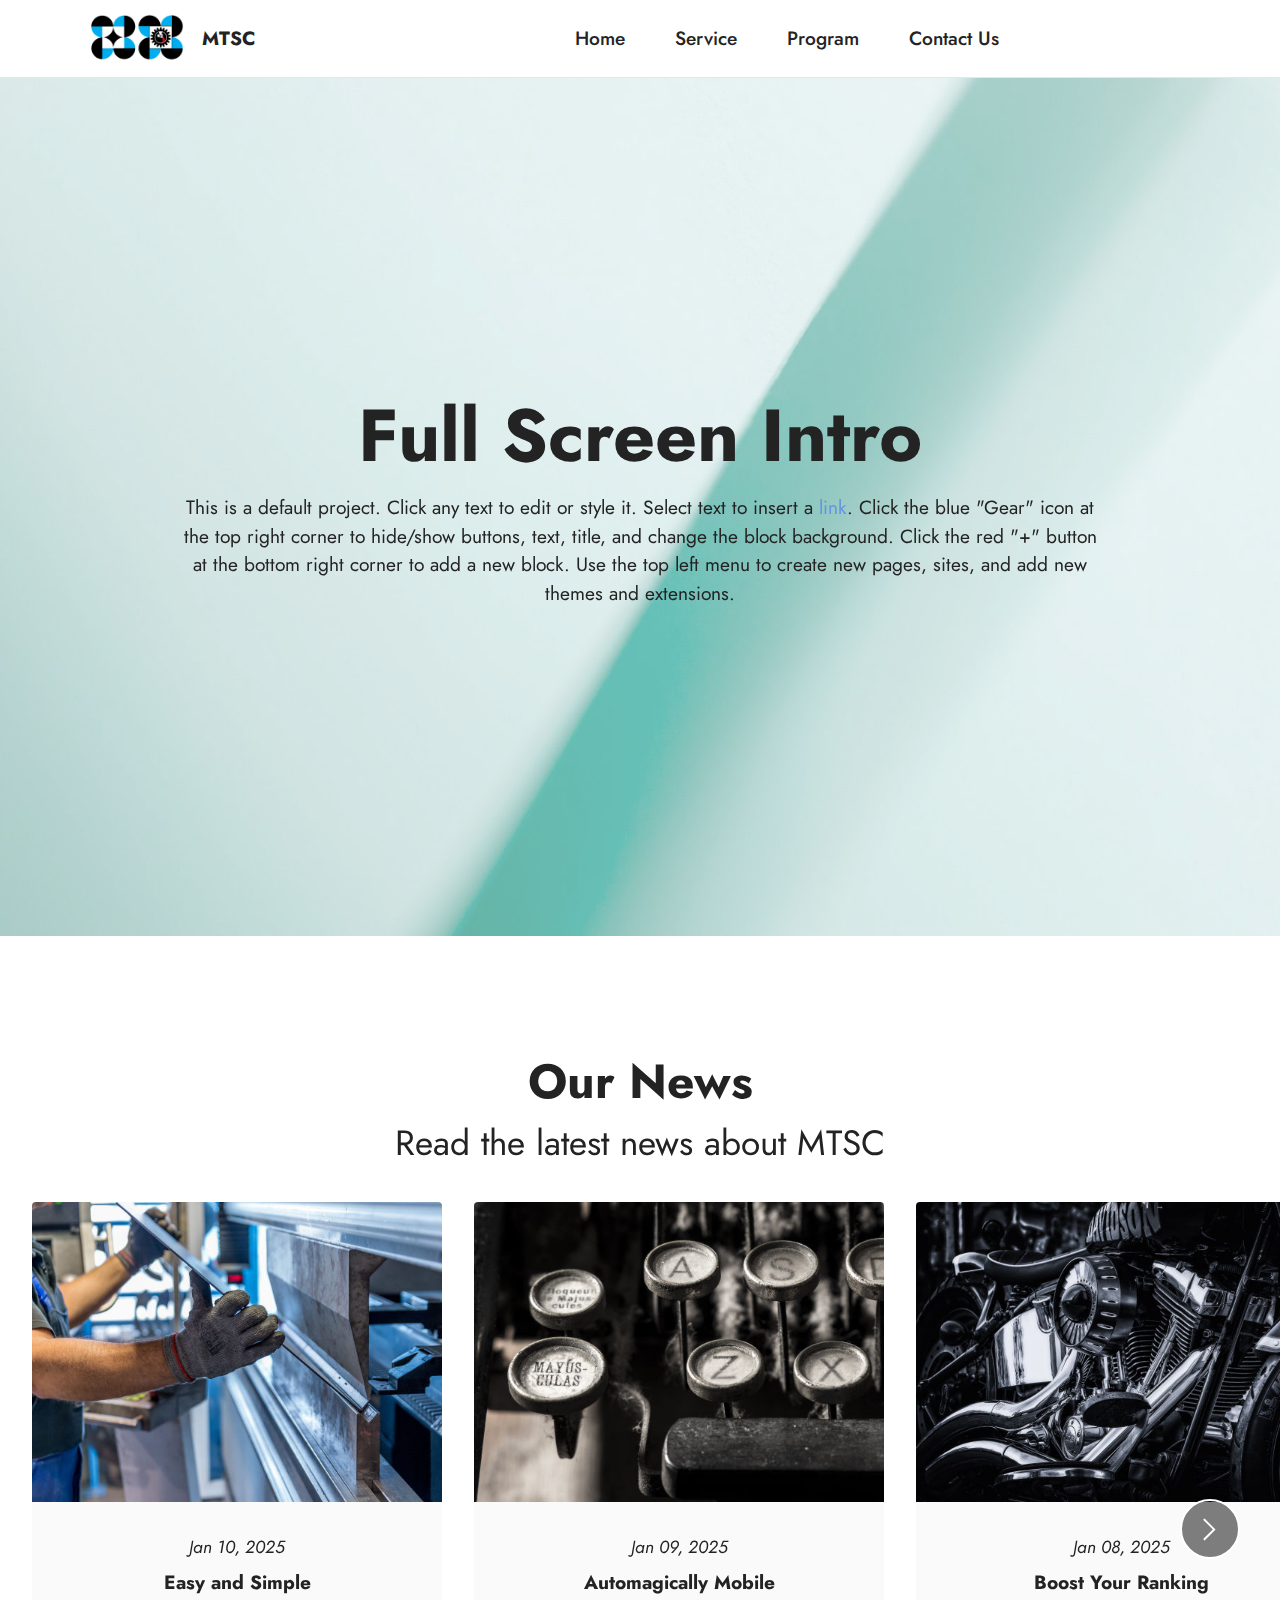
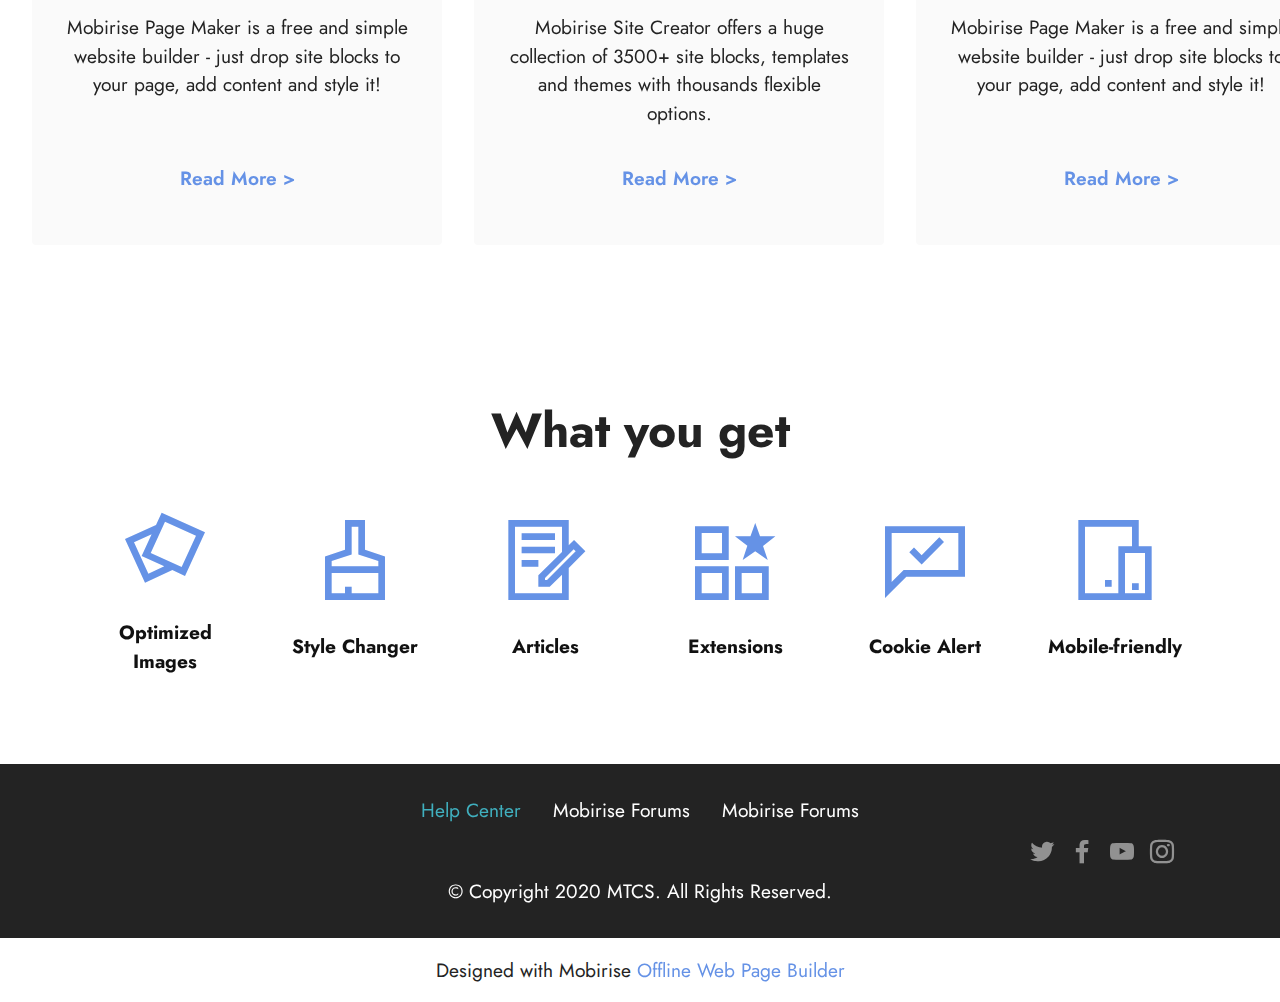
==== commit 2d33ba93: "test 6" ====
--- a/index.html
+++ b/index.html
@@ -54,9 +54,9 @@
                 </div>
             </button>
             <div class="collapse navbar-collapse" id="navbarSupportedContent">
-                <ul class="navbar-nav nav-dropdown nav-right" data-app-modern-menu="true"><li class="nav-item"><a class="nav-link link text-black text-primary display-7" href="index.html#top">Home</a></li><li class="nav-item"><a class="nav-link link text-black text-primary display-7" href="page1.html">Service</a></li><li class="nav-item"><a class="nav-link link text-black text-primary display-7" href="page3.html">Program</a></li><li class="nav-item"><a class="nav-link link text-black text-primary display-7" href="page2.html">Contact Us</a></li></ul>
+                <ul class="navbar-nav nav-dropdown" data-app-modern-menu="true"><li class="nav-item"><a class="nav-link link text-black text-primary display-7" href="index.html#top">Home</a></li><li class="nav-item"><a class="nav-link link text-black text-primary display-7" href="page1.html#top">Service</a></li><li class="nav-item"><a class="nav-link link text-black text-primary display-7" href="page3.html#top">Program</a></li><li class="nav-item"><a class="nav-link link text-black text-primary display-7" href="page2.html#top">Contact Us</a></li></ul>
                 
-                
+                <div class="navbar-buttons mbr-section-btn"><a class="btn btn-primary-outline display-7" href="index.html#bottom"></a></div>
             </div>
         </div>
     </nav>
@@ -291,7 +291,7 @@
             </div>
         </div>
     </div>
-</section><section class="display-7" style="padding: 0;align-items: center;justify-content: center;flex-wrap: wrap;    align-content: center;display: flex;position: relative;height: 4rem;"><a href="https://mobiri.se/" style="flex: 1 1;height: 4rem;position: absolute;width: 100%;z-index: 1;"><img alt="" style="height: 4rem;" src="[data-uri]"></a><p style="margin: 0;text-align: center;" class="display-7">Made with Mobirise &#8204;</p><a style="z-index:1" href="https://mobirise.com/web-page-maker.html">Free Web Page Maker</a></section><script src="assets/bootstrap/js/bootstrap.bundle.min.js"></script>  <script src="assets/parallax/jarallax.js"></script>  <script src="assets/smoothscroll/smooth-scroll.js"></script>  <script src="assets/ytplayer/index.js"></script>  <script src="assets/embla/embla.min.js"></script>  <script src="assets/embla/script.js"></script>  <script src="assets/dropdown/js/navbar-dropdown.js"></script>  <script src="assets/theme/js/script.js"></script>  
+</section><section class="display-7" style="padding: 0;align-items: center;justify-content: center;flex-wrap: wrap;    align-content: center;display: flex;position: relative;height: 4rem;"><a href="https://mobiri.se/" style="flex: 1 1;height: 4rem;position: absolute;width: 100%;z-index: 1;"><img alt="" style="height: 4rem;" src="[data-uri]"></a><p style="margin: 0;text-align: center;" class="display-7">Designed with Mobirise &#8204;</p><a style="z-index:1" href="https://mobirise.com/offline-website-builder.html">Offline Web Page Builder</a></section><script src="assets/bootstrap/js/bootstrap.bundle.min.js"></script>  <script src="assets/parallax/jarallax.js"></script>  <script src="assets/smoothscroll/smooth-scroll.js"></script>  <script src="assets/ytplayer/index.js"></script>  <script src="assets/embla/embla.min.js"></script>  <script src="assets/embla/script.js"></script>  <script src="assets/dropdown/js/navbar-dropdown.js"></script>  <script src="assets/theme/js/script.js"></script>  
   
   
 </body>
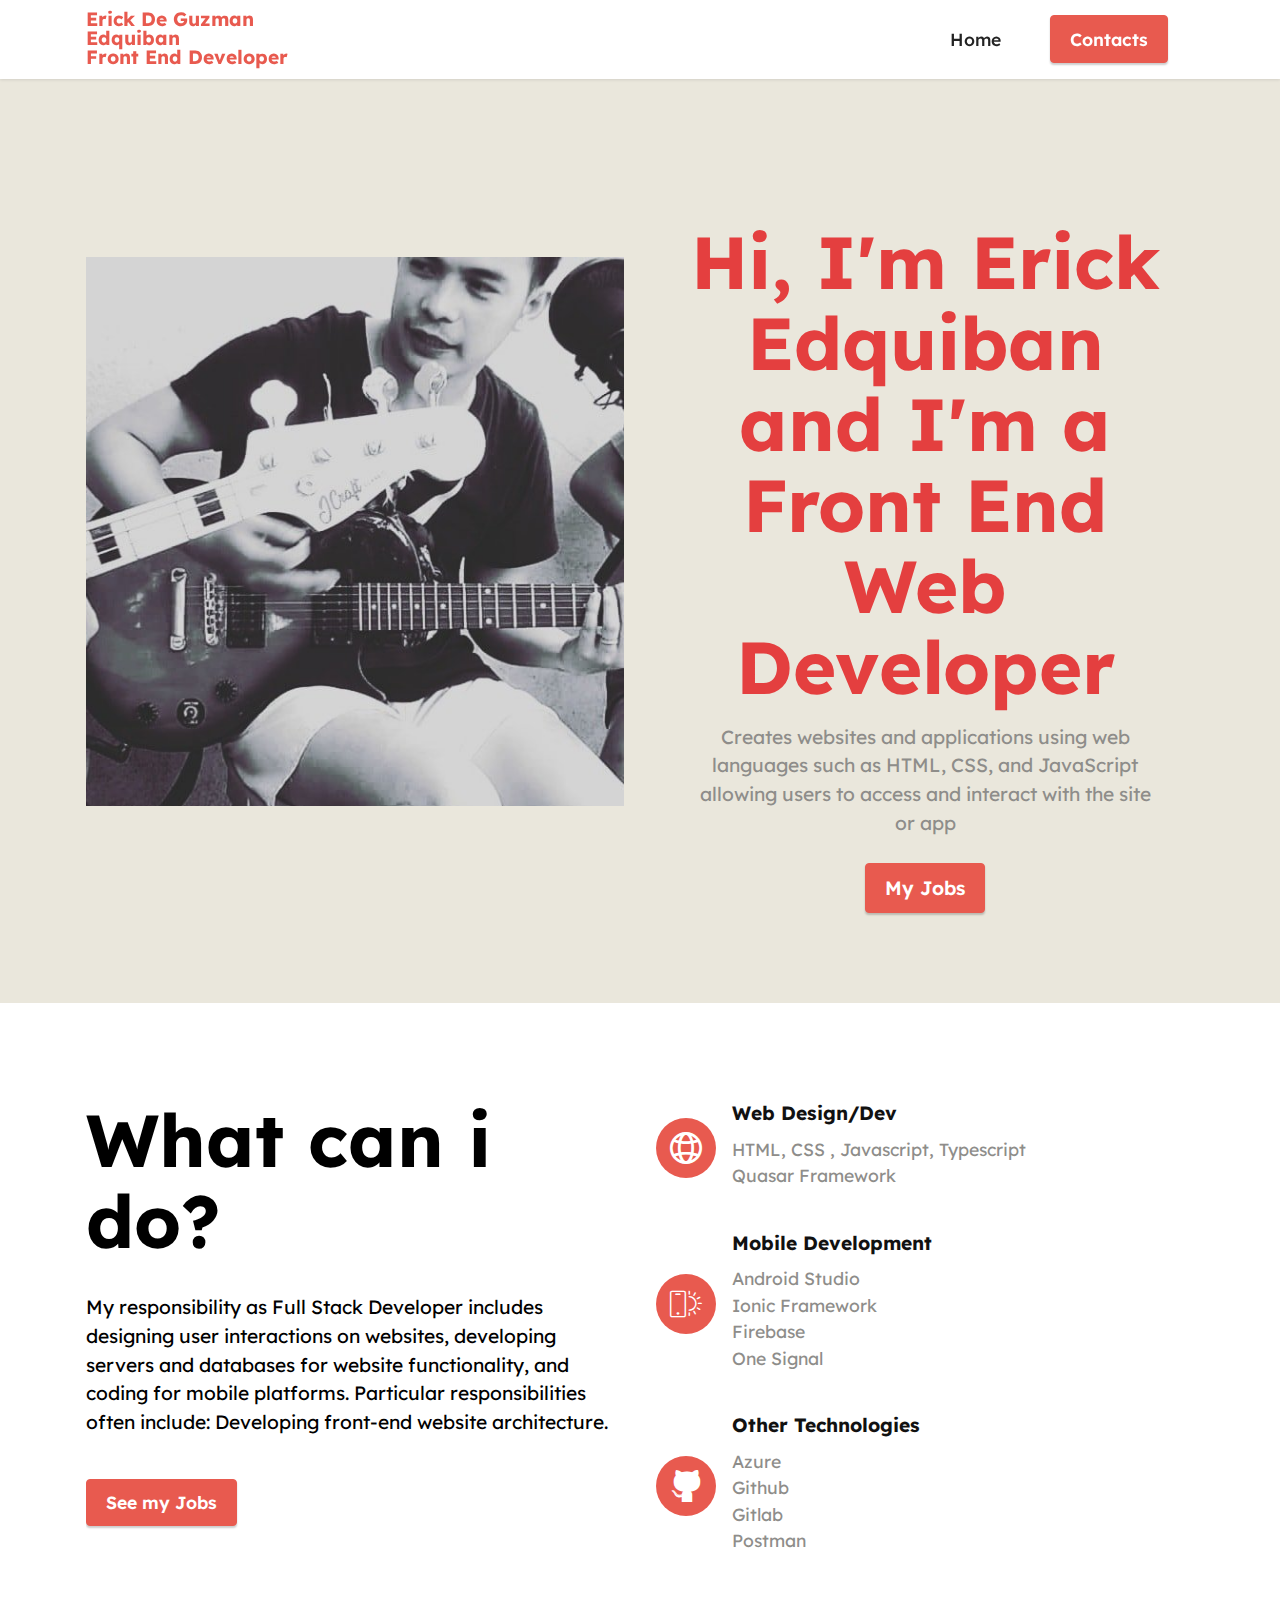
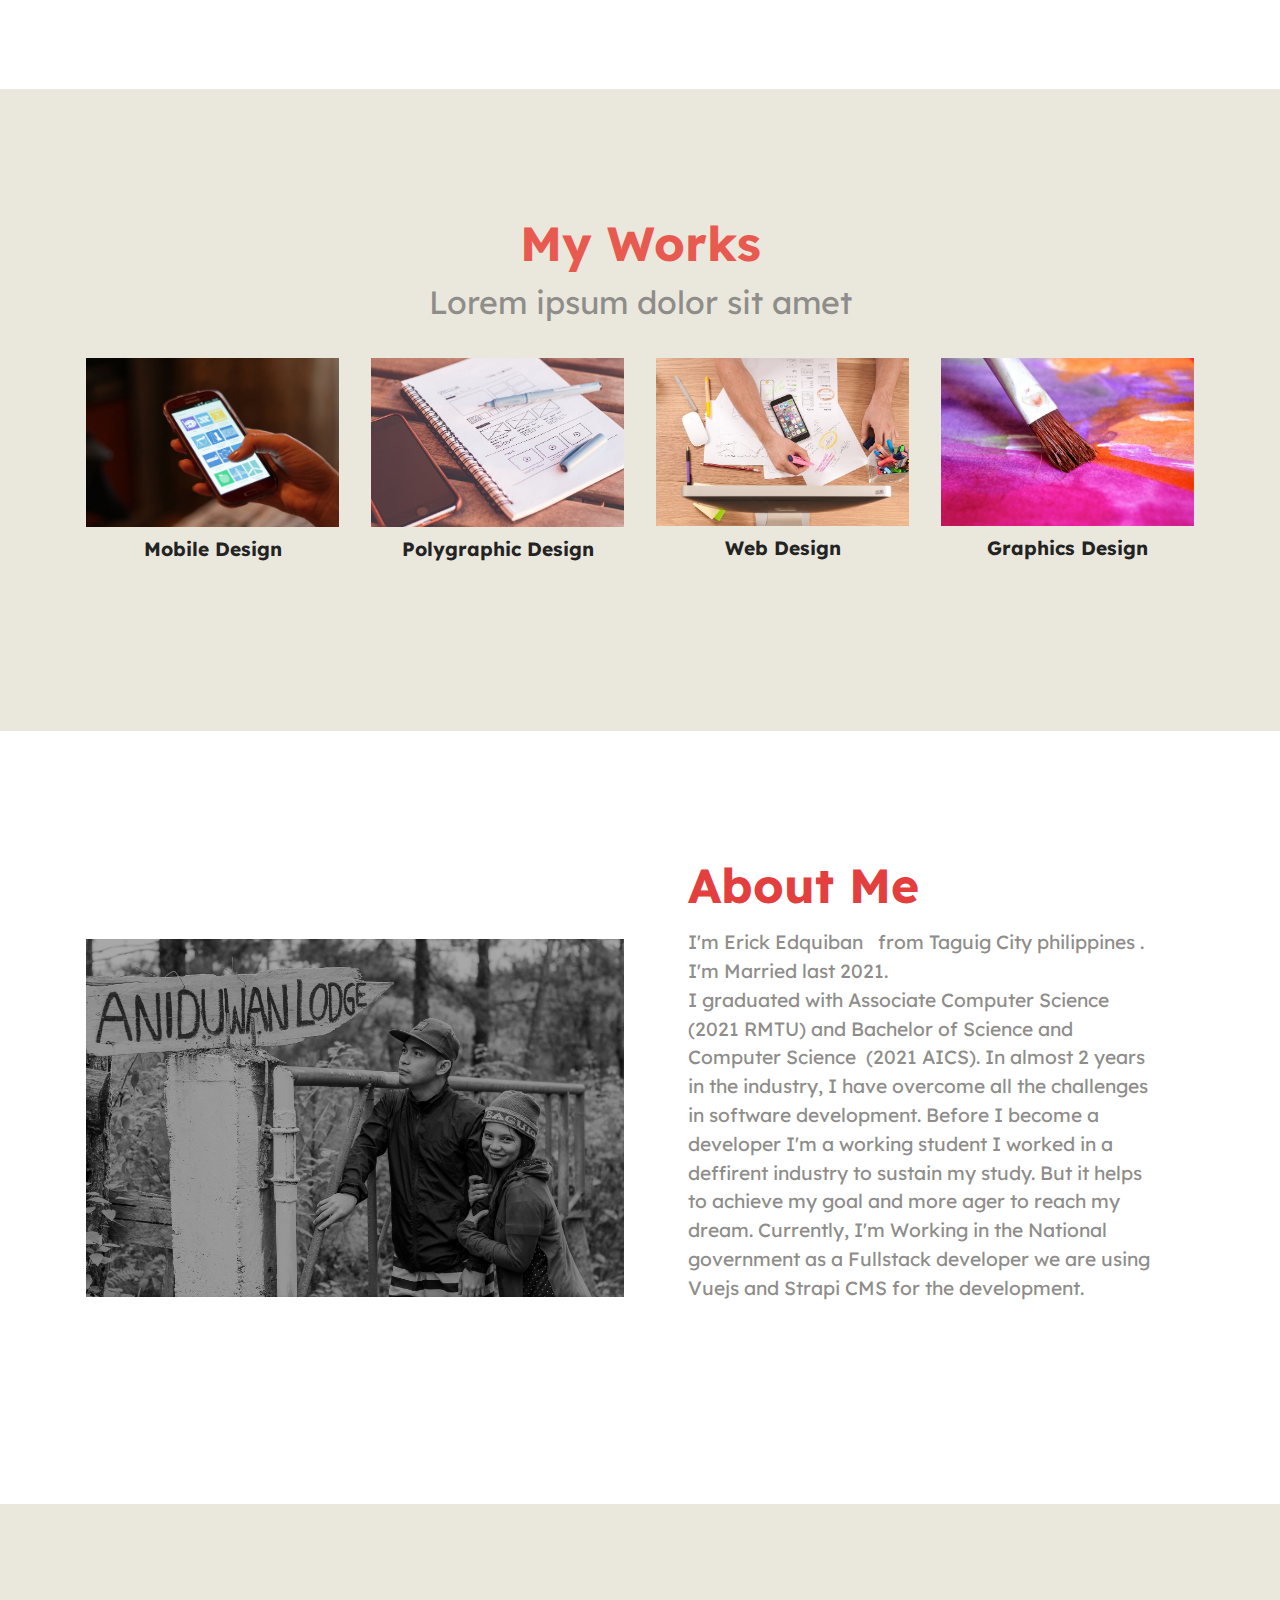
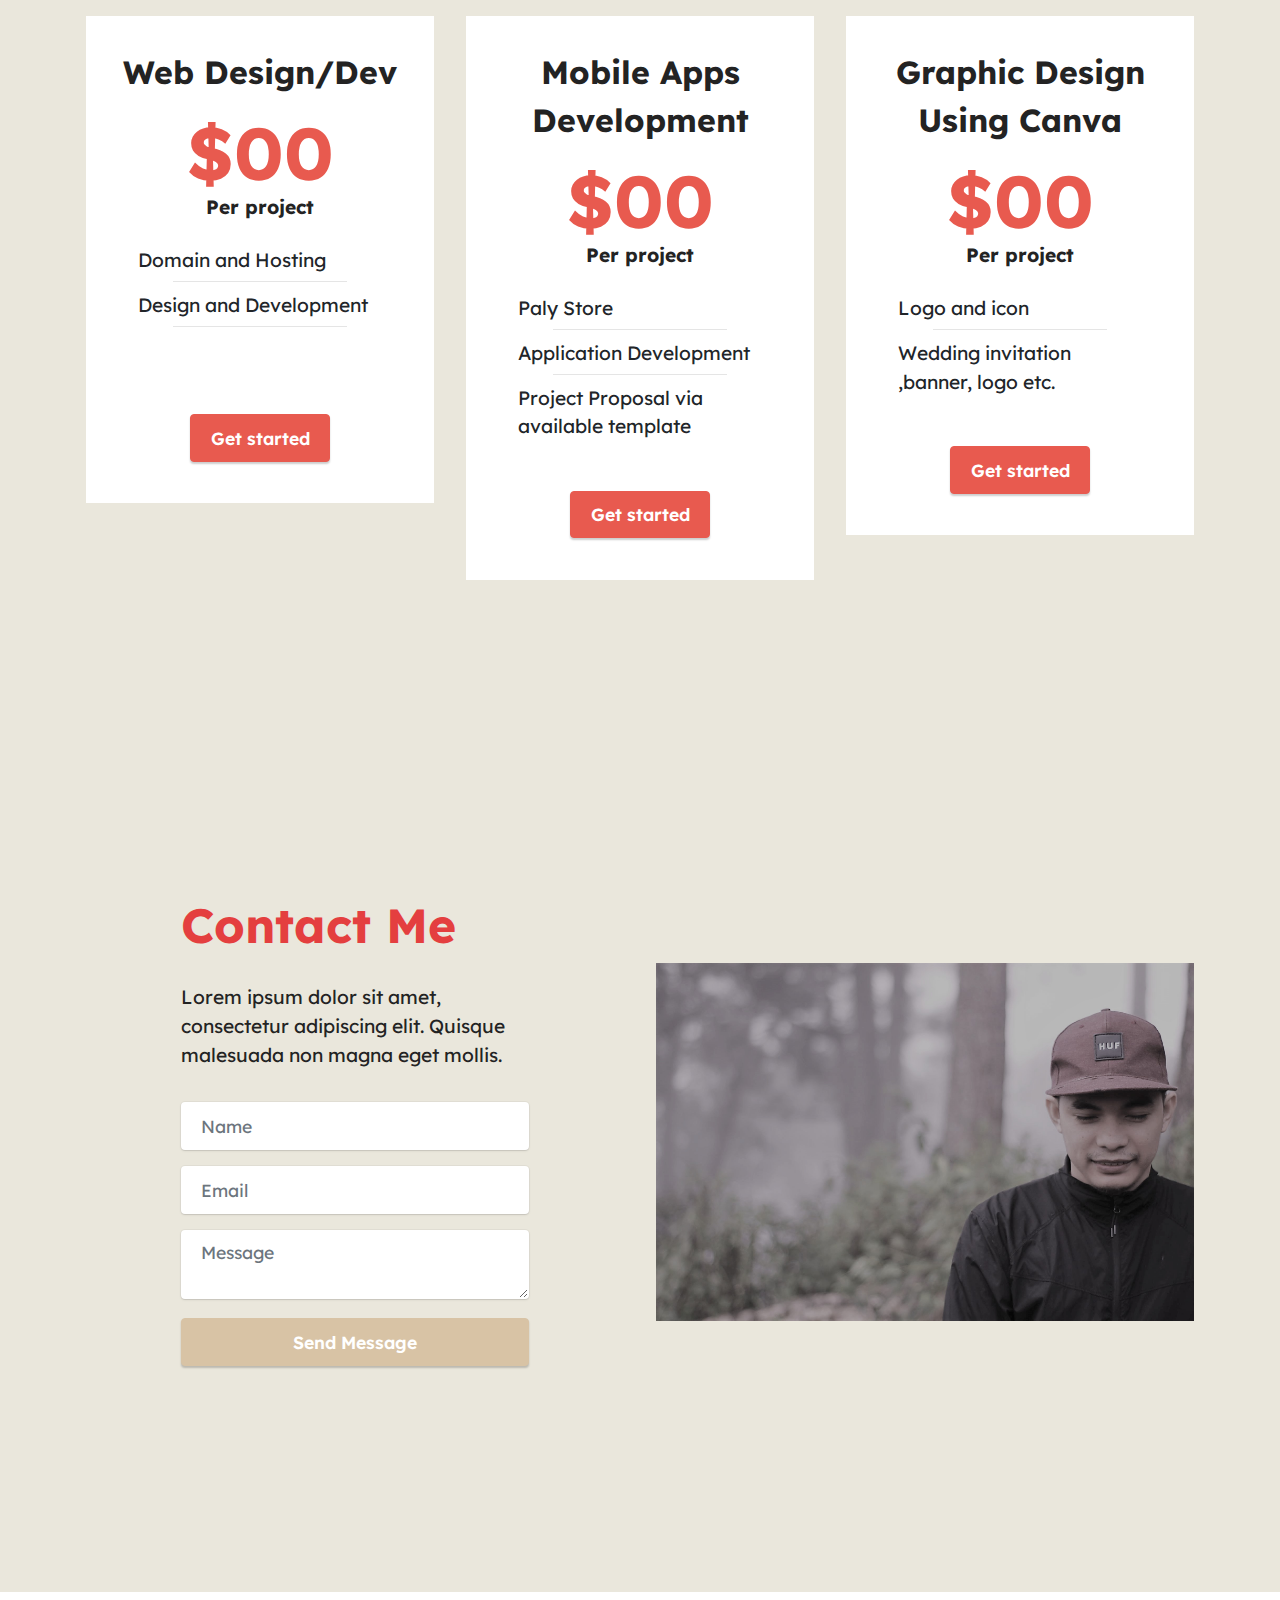
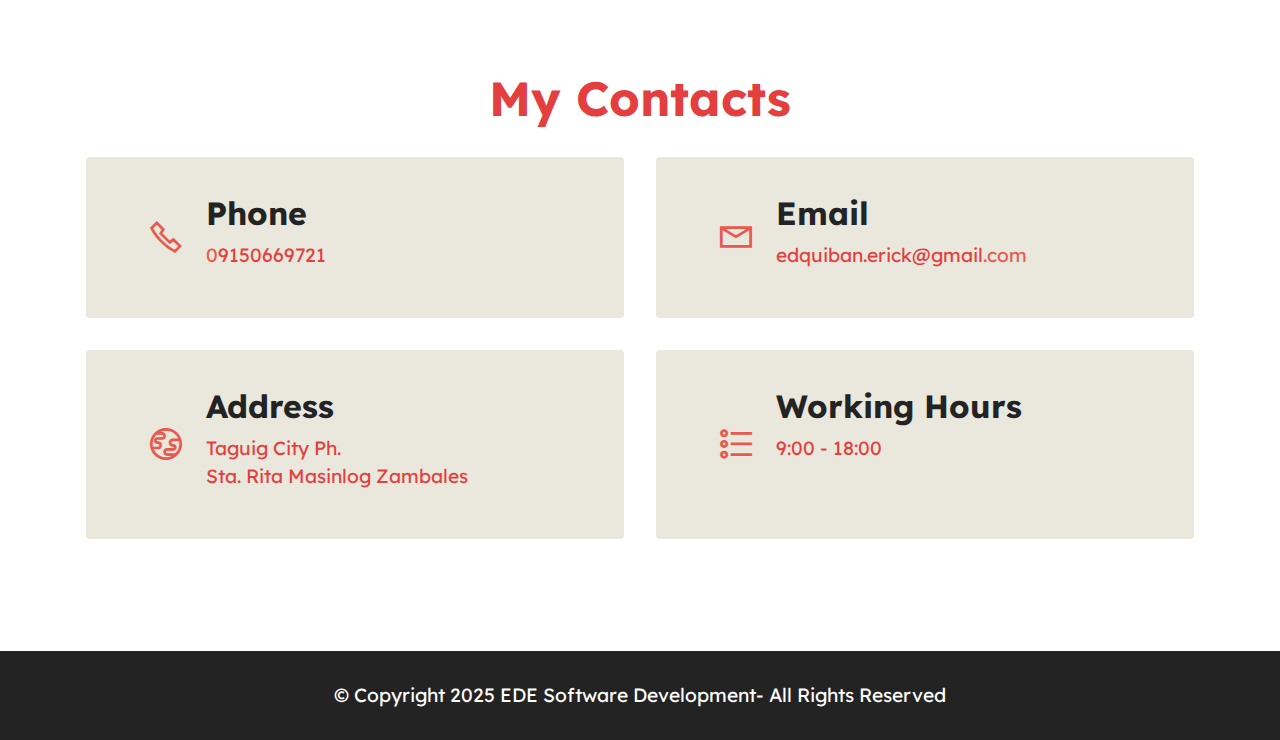
==== commit 37995997: "erick update" ====
--- a/index.html
+++ b/index.html
@@ -10,21 +10,21 @@
   <meta property="og:image" content="">
   <meta name="twitter:title" content="Home">
   <meta name="viewport" content="width=device-width, initial-scale=1, minimum-scale=1">
-  <link rel="shortcut icon" href="assets/images/logo-121x71.png" type="image/x-icon">
+  <link rel="shortcut icon" href="assets/images/logo.png" type="image/x-icon">
   <meta name="description" content="">
   
   
   <title>Home</title>
   <link rel="stylesheet" href="assets/web/assets/mobirise-icons2/mobirise2.css">
+  <link rel="stylesheet" href="assets/web/assets/mobirise-icons/mobirise-icons.css">
   <link rel="stylesheet" href="assets/bootstrap/css/bootstrap.min.css">
   <link rel="stylesheet" href="assets/bootstrap/css/bootstrap-grid.min.css">
   <link rel="stylesheet" href="assets/bootstrap/css/bootstrap-reboot.min.css">
-  <link rel="stylesheet" href="assets/parallax/jarallax.css">
   <link rel="stylesheet" href="assets/dropdown/css/style.css">
   <link rel="stylesheet" href="assets/socicon/css/styles.css">
   <link rel="stylesheet" href="assets/theme/css/style.css">
-  <link rel="preload" href="https://fonts.googleapis.com/css?family=Jost:100,200,300,400,500,600,700,800,900,100i,200i,300i,400i,500i,600i,700i,800i,900i&display=swap" as="style" onload="this.onload=null;this.rel='stylesheet'">
-  <noscript><link rel="stylesheet" href="https://fonts.googleapis.com/css?family=Jost:100,200,300,400,500,600,700,800,900,100i,200i,300i,400i,500i,600i,700i,800i,900i&display=swap"></noscript>
+  <link rel="preload" href="https://fonts.googleapis.com/css?family=Lexend:100,200,300,400,500,600,700,800,900&display=swap" as="style" onload="this.onload=null;this.rel='stylesheet'">
+  <noscript><link rel="stylesheet" href="https://fonts.googleapis.com/css?family=Lexend:100,200,300,400,500,600,700,800,900&display=swap"></noscript>
   <link rel="preload" as="style" href="assets/mobirise/css/mbr-additional.css"><link rel="stylesheet" href="assets/mobirise/css/mbr-additional.css" type="text/css">
   
   
@@ -33,17 +33,13 @@
 </head>
 <body>
   
-  <section data-bs-version="5.1" class="menu cid-s48OLK6784" once="menu" id="menu1-h">
+  <section data-bs-version="5.1" class="menu menu2 cid-sFF0ciwnEL" once="menu" id="menu2-0">
     
     <nav class="navbar navbar-dropdown navbar-fixed-top navbar-expand-lg">
         <div class="container">
             <div class="navbar-brand">
-                <span class="navbar-logo">
-                    <a href="https://mobiri.se">
-                        <img src="assets/images/logo-121x71.png" alt="Mobirise Website Builder" style="height: 3.8rem;">
-                    </a>
-                </span>
-                <span class="navbar-caption-wrap"><a class="navbar-caption text-black display-7" href="https://mobiri.se">MTSC</a></span>
+                
+                <span class="navbar-caption-wrap"><a class="navbar-caption text-primary display-7" href="https://mobiri.se">Erick De Guzman <br>Edquiban<br>Front End Developer</a></span>
             </div>
             <button class="navbar-toggler" type="button" data-toggle="collapse" data-bs-toggle="collapse" data-target="#navbarSupportedContent" data-bs-target="#navbarSupportedContent" aria-controls="navbarNavAltMarkup" aria-expanded="false" aria-label="Toggle navigation">
                 <div class="hamburger">
@@ -54,244 +50,411 @@
                 </div>
             </button>
             <div class="collapse navbar-collapse" id="navbarSupportedContent">
-                <ul class="navbar-nav nav-dropdown" data-app-modern-menu="true"><li class="nav-item"><a class="nav-link link text-black text-primary display-7" href="index.html#top">Home</a></li><li class="nav-item"><a class="nav-link link text-black text-primary display-7" href="page1.html#top">Service</a></li><li class="nav-item"><a class="nav-link link text-black text-primary display-7" href="page3.html#top">Program</a></li><li class="nav-item"><a class="nav-link link text-black text-primary display-7" href="page2.html#top">Contact Us</a></li></ul>
+                <ul class="navbar-nav nav-dropdown" data-app-modern-menu="true"><li class="nav-item"><a class="nav-link link text-black text-primary display-4" href="index.html#top">Home</a></li></ul>
                 
-                <div class="navbar-buttons mbr-section-btn"><a class="btn btn-primary-outline display-7" href="index.html#bottom"></a></div>
+                <div class="navbar-buttons mbr-section-btn"><a class="btn btn-primary display-4" href="index.html#form4-6">
+                        Contacts</a></div>
             </div>
         </div>
     </nav>
-
-</section>
-
-<section data-bs-version="5.1" class="header1 cid-s48MCQYojq mbr-fullscreen mbr-parallax-background" id="header1-f">
-
-    
-
-    <div class="mbr-overlay" style="opacity: 0.4; background-color: rgb(255, 255, 255);"></div>
-
-    <div class="align-center container">
+</section>
+
+<section data-bs-version="5.1" class="header11 cid-sFF0SGinka" id="header11-1">
+
+    
+
+    
+
+    <div class="container">
         <div class="row justify-content-center">
-            <div class="col-12 col-lg-10">
-                <h1 class="mbr-section-title mbr-fonts-style mb-3 display-1"><strong>Full Screen Intro</strong></h1>
-                
-                <p class="mbr-text mbr-fonts-style display-7">This is a default project. Click any text to edit or style it. Select text to insert a <a href="http://mobirise.com">link</a>. Click the blue "Gear" icon at the top right corner to hide/show buttons, text, title, and change the block background. Click the red "+" button at the bottom right corner to add a new block. Use the top left menu to create new pages, sites, and add new themes and extensions.</p>
-                
-            </div>
-        </div>
-    </div>
-</section>
-
-<section data-bs-version="5.1" class="slider6 mbr-embla cid-t0M2I2VKZP" id="slider6-m">
-    
-    
-    <div class="position-relative">
+            <div class="col-12 col-md-6 image-wrapper">
+                <img class="w-100" src="assets/images/284628702-7616600725048087-7714175909332765652-n.jpg" alt="Mobirise Website Builder">
+            </div>
+            <div class="col-12 col-md">
+                <div class="text-wrapper text-center">
+                    <h1 class="mbr-section-title mbr-fonts-style mb-3 display-1">
+                        <strong>
+</strong><div><strong><br></strong></div><div><strong>Hi, I'm Erick Edquiban and I'm a Front End Web Developer</strong></div></h1>
+                    <p class="mbr-text mbr-fonts-style display-7">Creates websites and applications using web languages such as HTML, CSS, and JavaScript allowing users to access and interact with the site or app</p>
+                    <div class="mbr-section-btn mt-3"><a class="btn btn-primary display-7" href="index.html#gallery5-3">My Jobs</a></div>
+                </div>
+            </div>
+        </div>
+    </div>
+</section>
+
+<section data-bs-version="5.1" class="features12 cid-sFF3eJNZDT" id="features13-2">
+
+    
+    
+    <div class="container">
+        <div class="row justify-content-center">
+            <div class="col-12 col-lg-6">
+                <div class="card-wrapper">
+                    <div class="card-box align-left">
+                        <h4 class="card-title mbr-fonts-style mb-4 display-1"><strong>What can i do?</strong></h4>
+                        <p class="mbr-text mbr-fonts-style mb-4 display-7">My responsibility as Full Stack Developer includes designing user interactions on websites, developing servers and databases for website functionality, and coding for mobile platforms. Particular responsibilities often include: Developing front-end website architecture.</p>
+                        <div class="mbr-section-btn"><a class="btn btn-primary display-4" href="https://mobiri.se">See my Jobs</a></div>
+                    </div>
+                </div>
+            </div>
+            <div class="col-12 col-lg-6">
+                <div class="item mbr-flex">
+                    <div class="icon-box">
+                        <span class="mbr-iconfont mobi-mbri-globe-2 mobi-mbri"></span>
+                    </div>
+                    <div class="text-box">
+                        <h4 class="icon-title mbr-black mbr-fonts-style display-7">
+                            <strong>Web Design/Dev</strong></h4>
+                        <h5 class="icon-text mbr-black mbr-fonts-style display-4">HTML, CSS , Javascript, Typescript&nbsp;<br>Quasar Framework</h5>
+                    </div>
+                </div>
+                <div class="item mbr-flex">
+                    <div class="icon-box">
+                        <span class="mbr-iconfont mbri-mobirise"></span>
+                    </div>
+                    <div class="text-box">
+                        <h4 class="icon-title mbr-black mbr-fonts-style display-7"><strong>Mobile Development</strong></h4>
+                        <h5 class="icon-text mbr-black mbr-fonts-style display-4">Android Studio&nbsp; <br>Ionic Framework&nbsp;<br>Firebase<br>One Signal</h5>
+                    </div>
+                </div>
+                <div class="item mbr-flex">
+                    <div class="icon-box">
+                        <span class="mbr-iconfont socicon-github socicon"></span>
+                    </div>
+                    <div class="text-box">
+                        <h4 class="icon-title mbr-black mbr-fonts-style display-7"><strong>Other Technologies</strong></h4>
+                        <h5 class="icon-text mbr-black mbr-fonts-style display-4">Azure<br>Github<br>Gitlab<br>Postman</h5>
+                    </div>
+                </div>
+            </div>
+        </div>
+    </div>
+</section>
+
+<section data-bs-version="5.1" class="gallery5 mbr-gallery cid-sFF3kfZheU" id="gallery5-3">
+    
+
+    
+
+    <div class="container">
         <div class="mbr-section-head">
-            <h4 class="mbr-section-title mbr-fonts-style align-center mb-0 display-2"><strong>Our News</strong></h4>
-            <h5 class="mbr-section-subtitle mbr-fonts-style align-center mb-0 mt-2 display-5">Read the latest news about MTSC</h5>
-        </div>
-        <div class="embla mt-4" data-skip-snaps="true" data-align="center" data-contain-scroll="trimSnaps" data-auto-play-interval="5" data-draggable="true">
-            <div class="embla__viewport container-fluid">
-                <div class="embla__container">
-                    <div class="embla__slide slider-image item" style="margin-left: 1rem; margin-right: 1rem;">
-                        <div class="slide-content">
-                            <div class="item-wrapper">
-                                <div class="item-img">
-                                    <img src="assets/images/mbr-1-600x400.jpg" alt="Mobirise Website Builder" title="">
+            <h3 class="mbr-section-title mbr-fonts-style align-center m-0 display-2"><strong>My Works</strong></h3>
+            <h4 class="mbr-section-subtitle mbr-fonts-style align-center mb-0 mt-2 display-5">Lorem ipsum dolor sit amet</h4>
+        </div>
+        <div class="row mbr-gallery mt-4">
+            <div class="col-12 col-md-6 col-lg-3 item gallery-image">
+                <div class="item-wrapper" data-toggle="modal" data-bs-toggle="modal" data-target="#t9Ew4tCSsw-modal" data-bs-target="#t9Ew4tCSsw-modal">
+                    <img class="w-100" src="assets/images/mbr-596x397.jpg" alt="Mobirise Website Builder" data-slide-to="0" data-bs-slide-to="0" data-target="#lb-t9Ew4tCSsw" data-bs-target="#lb-t9Ew4tCSsw">
+                    <div class="icon-wrapper">
+                        <span class="mobi-mbri mobi-mbri-search mbr-iconfont mbr-iconfont-btn"></span>
+                    </div>
+                </div>
+                <h6 class="mbr-item-subtitle mbr-fonts-style align-center mb-2 mt-2 display-7"><strong>Mobile Design</strong></h6>
+            </div>
+            <div class="col-12 col-md-6 col-lg-3 item gallery-image">
+                <div class="item-wrapper" data-toggle="modal" data-bs-toggle="modal" data-target="#t9Ew4tCSsw-modal" data-bs-target="#t9Ew4tCSsw-modal">
+                    <img class="w-100" src="assets/images/mbr-3.jpg" alt="Mobirise Website Builder" data-slide-to="1" data-bs-slide-to="1" data-target="#lb-t9Ew4tCSsw" data-bs-target="#lb-t9Ew4tCSsw">
+                    <div class="icon-wrapper">
+                        <span class="mobi-mbri mobi-mbri-search mbr-iconfont mbr-iconfont-btn"></span>
+                    </div>
+                </div>
+                <h6 class="mbr-item-subtitle mbr-fonts-style align-center mb-2 mt-2 display-7"><strong>Polygraphic Design</strong></h6>
+            </div>
+            <div class="col-12 col-md-6 col-lg-3 item gallery-image">
+                <div class="item-wrapper" data-toggle="modal" data-bs-toggle="modal" data-target="#t9Ew4tCSsw-modal" data-bs-target="#t9Ew4tCSsw-modal">
+                    <img class="w-100" src="assets/images/mbr-4.jpg" alt="Mobirise Website Builder" data-slide-to="2" data-bs-slide-to="2" data-target="#lb-t9Ew4tCSsw" data-bs-target="#lb-t9Ew4tCSsw">
+                    <div class="icon-wrapper">
+                        <span class="mobi-mbri mobi-mbri-search mbr-iconfont mbr-iconfont-btn"></span>
+                    </div>
+                </div>
+                <h6 class="mbr-item-subtitle mbr-fonts-style align-center mb-2 mt-2 display-7"><strong>Web Design</strong></h6>
+            </div>
+            <div class="col-12 col-md-6 col-lg-3 item gallery-image">
+                <div class="item-wrapper" data-toggle="modal" data-bs-toggle="modal" data-target="#t9Ew4tCSsw-modal" data-bs-target="#t9Ew4tCSsw-modal">
+                    <img class="w-100" src="assets/images/mbr-6.jpg" alt="Mobirise Website Builder" data-slide-to="3" data-bs-slide-to="3" data-target="#lb-t9Ew4tCSsw" data-bs-target="#lb-t9Ew4tCSsw">
+                    <div class="icon-wrapper">
+                        <span class="mobi-mbri mobi-mbri-search mbr-iconfont mbr-iconfont-btn"></span>
+                    </div>
+                </div>
+                <h6 class="mbr-item-subtitle mbr-fonts-style align-center mb-2 mt-2 display-7"><strong>Graphics Design</strong></h6>
+            </div>
+        </div>
+
+        <div class="modal mbr-slider" tabindex="-1" role="dialog" aria-hidden="true" id="t9Ew4tCSsw-modal">
+            <div class="modal-dialog" role="document">
+                <div class="modal-content">
+                    <div class="modal-body">
+                        <div class="carousel slide" id="lb-t9Ew4tCSsw" data-interval="5000" data-bs-interval="5000">
+                            <div class="carousel-inner">
+                                <div class="carousel-item active">
+                                    <img class="d-block w-100" src="assets/images/mbr-596x397.jpg" alt="Mobirise Website Builder">
+                                </div>
+                                <div class="carousel-item">
+                                    <img class="d-block w-100" src="assets/images/mbr-3.jpg" alt="Mobirise Website Builder">
+                                </div>
+                                <div class="carousel-item">
+                                    <img class="d-block w-100" src="assets/images/mbr-4.jpg" alt="Mobirise Website Builder">
+                                </div>
+                                <div class="carousel-item">
+                                    <img class="d-block w-100" src="assets/images/mbr-6.jpg" alt="Mobirise Website Builder">
                                 </div>
                             </div>
-                            <div class="item-content">
-                                <h5 class="item-title mbr-fonts-style display-4"><em>Jan 10, 2025</em></h5>
-                                <h6 class="item-subtitle mbr-fonts-style mt-1 display-7"><strong>Easy and Simple</strong></h6>
-                                <p class="mbr-text mbr-fonts-style mt-3 display-7">Mobirise Page Maker is a free and simple
-                                    website builder - just drop site blocks to your page, add content and style it!</p>
-                            </div>
-                            <div class="mbr-section-btn item-footer mt-2"><a href="" class="btn item-btn btn-primary-outline display-7" target="_blank">Read More &gt;</a></div>
-                        </div>
-                    </div>
-                    <div class="embla__slide slider-image item" style="margin-left: 1rem; margin-right: 1rem;">
-                        <div class="slide-content">
-                            <div class="item-wrapper">
-                                <div class="item-img">
-                                    <img src="assets/images/mbr-2-600x400.jpg" alt="Mobirise Website Builder" title="">
-                                </div>
-                            </div>
-                            <div class="item-content">
-                                <h5 class="item-title mbr-fonts-style display-4"><em>Jan 09, 2025</em></h5>
-                                <h6 class="item-subtitle mbr-fonts-style mt-1 display-7"><strong>Automagically Mobile</strong>
-                                </h6>
-                                <p class="mbr-text mbr-fonts-style mt-3 display-7">Mobirise Site Creator offers a huge
-                                    collection of 3500+ site blocks, templates and themes with thousands flexible options. <br>
-                                </p>
-                            </div>
-                            <div class="mbr-section-btn item-footer mt-2"><a href="" class="btn item-btn btn-primary-outline display-7" target="_blank">Read More &gt;</a></div>
-                        </div>
-                    </div>
-                    <div class="embla__slide slider-image item" style="margin-left: 1rem; margin-right: 1rem;">
-                        <div class="slide-content">
-                            <div class="item-wrapper">
-                                <div class="item-img">
-                                    <img src="assets/images/mbr-3-600x400.jpg" alt="Mobirise Website Builder" title="">
-                                </div>
-                            </div>
-                            <div class="item-content">
-                                <h5 class="item-title mbr-fonts-style display-4"><em>Jan 08, 2025</em></h5>
-                                <h6 class="item-subtitle mbr-fonts-style mt-1 display-7"><strong>Boost Your Ranking</strong></h6>
-                                <p class="mbr-text mbr-fonts-style mt-3 display-7">Mobirise Page Maker is a free and simple
-                                    website builder - just drop site blocks to your page, add content and style it!</p>
-                            </div>
-                            <div class="mbr-section-btn item-footer mt-2"><a href="" class="btn item-btn btn-primary-outline display-7" target="_blank">Read More &gt;</a></div>
-                        </div>
-                    </div>
-                    <div class="embla__slide slider-image item" style="margin-left: 1rem; margin-right: 1rem;">
-                        <div class="slide-content">
-                            <div class="item-wrapper">
-                                <div class="item-img">
-                                    <img src="assets/images/mbr-600x400.jpg" alt="Mobirise Website Builder" title="">
-                                </div>
-                            </div>
-                            <div class="item-content">
-                                <h5 class="item-title mbr-fonts-style display-4"><em>Jan 08, 2025</em></h5>
-                                <h6 class="item-subtitle mbr-fonts-style mt-1 display-7"><strong>Boost Your Ranking</strong></h6>
-                                <p class="mbr-text mbr-fonts-style mt-3 display-7">Mobirise Page Maker is a free and simple
-                                    website builder - just drop site blocks to your page, add content and style it!</p>
-                            </div>
-                            <div class="mbr-section-btn item-footer mt-2"><a href="" class="btn item-btn btn-primary-outline display-7" target="_blank">Read More &gt;</a></div>
-                        </div>
-                    </div>
-                </div>
-            </div>
-            <button class="embla__button embla__button--prev">
-                <span class="mobi-mbri mobi-mbri-arrow-prev mbr-iconfont" aria-hidden="true"></span>
-                <span class="sr-only visually-hidden visually-hidden">Previous</span>
-            </button>
-            <button class="embla__button embla__button--next">
-                <span class="mobi-mbri mobi-mbri-arrow-next mbr-iconfont" aria-hidden="true"></span>
-                <span class="sr-only visually-hidden visually-hidden">Next</span>
-            </button>
-        </div>
-    </div>
-</section>
-
-<section data-bs-version="5.1" class="features13 cid-t0My2sY1ll" id="features14-w">
-    
-
-    
-    <div class="container">
-        <div class="row">
+                            <ol class="carousel-indicators">
+                                <li data-slide-to="0" data-bs-slide-to="0" class="active" data-target="#lb-t9Ew4tCSsw" data-bs-target="#lb-t9Ew4tCSsw"></li>
+                                <li data-slide-to="1" data-bs-slide-to="1" data-target="#lb-t9Ew4tCSsw" data-bs-target="#lb-t9Ew4tCSsw"></li>
+                                <li data-slide-to="2" data-bs-slide-to="2" data-target="#lb-t9Ew4tCSsw" data-bs-target="#lb-t9Ew4tCSsw"></li>
+                                <li data-slide-to="3" data-bs-slide-to="3" data-target="#lb-t9Ew4tCSsw" data-bs-target="#lb-t9Ew4tCSsw"></li>
+                            </ol>
+                            <a role="button" href="" class="close" data-dismiss="modal" data-bs-dismiss="modal" aria-label="Close">
+                            </a>
+                            <a class="carousel-control-prev carousel-control" role="button" data-slide="prev" data-bs-slide="prev" href="#lb-t9Ew4tCSsw">
+                                <span class="mobi-mbri mobi-mbri-arrow-prev" aria-hidden="true"></span>
+                                <span class="sr-only visually-hidden">Previous</span>
+                            </a>
+                            <a class="carousel-control-next carousel-control" role="button" data-slide="next" data-bs-slide="next" href="#lb-t9Ew4tCSsw">
+                                <span class="mobi-mbri mobi-mbri-arrow-next" aria-hidden="true"></span>
+                                <span class="sr-only visually-hidden">Next</span>
+                            </a>
+                        </div>
+                    </div>
+                </div>
+            </div>
+        </div>
+    </div>
+</section>
+
+<section data-bs-version="5.1" class="image1 cid-sFF75ZhH2d" id="image1-b">
+    
+
+    
+
+    <div class="container">
+        <div class="row align-items-center">
+            <div class="col-12 col-lg-6">
+                <div class="image-wrapper">
+                    <img src="assets/images/gdfgd.jpg" alt="Mobirise Website Builder">
+                    
+                </div>
+            </div>
+            <div class="col-12 col-lg">
+                <div class="text-wrapper">
+                    <h3 class="mbr-section-title mbr-fonts-style mb-3 display-2">
+                        <strong>About Me</strong></h3>
+                    <p class="mbr-text mbr-fonts-style display-7">I'm Erick Edquiban&nbsp; &nbsp;from Taguig City philippines . I'm Married last 2021.&nbsp;<br> I graduated with Associate Computer Science (2021 RMTU) and Bachelor of Science and Computer Science&nbsp; (2021 AICS). In almost 2 years in the industry, I have overcome all the challenges in software development. Before I become a developer I'm a working student I worked in a deffirent industry to sustain my study. But it helps to achieve my goal and more ager to reach my dream. Currently, I'm Working in the National government as a Fullstack developer we are using Vuejs and Strapi CMS for the development.<br>
+<br><br></p>
+                </div>
+            </div>
+        </div>
+    </div>
+</section>
+
+<section data-bs-version="5.1" class="pricing2 cid-sFF7wKlLkT" id="pricing2-c">
+    
+
+    
+    <div class="container">
+        <div class="row justify-content-center">
+            <div class="col-12 col-md-6 align-center col-lg-4">
+                <div class="plan">
+                    <div class="plan-header">
+                        <h6 class="plan-title mbr-fonts-style mb-3 display-5"><strong>Web Design/Dev</strong></h6>
+                        <div class="plan-price">
+                            <p class="price mbr-fonts-style m-0 display-1"><strong>$00</strong></p>
+                            <p class="price-term mbr-fonts-style mb-3 display-7"><strong>Per project</strong></p>
+                        </div>
+                    </div>
+                    <div class="plan-body">
+                        <div class="plan-list mb-4">
+                            <ul class="list-group mbr-fonts-style list-group-flush display-7">
+                                <li class="list-group-item">Domain and Hosting</li><li class="list-group-item">Design and Development</li><li class="list-group-item"><br></li>
+                            </ul>
+                        </div>
+                        <div class="mbr-section-btn text-center">
+                            <a href="https://mobiri.se" class="btn btn-primary display-4">Get started</a>
+                        </div>
+                    </div>
+                </div>
+            </div>
+            <div class="col-12 col-md-6 align-center col-lg-4">
+                <div class="plan">
+                    <div class="plan-header">
+                        <h6 class="plan-title mbr-fonts-style mb-3 display-5"><strong>Mobile Apps Development</strong></h6>
+                        <div class="plan-price">
+                            <p class="price mbr-fonts-style m-0 display-1"><strong>$00</strong></p>
+                            <p class="price-term mbr-fonts-style mb-3 display-7"><strong>Per project</strong></p>
+                        </div>
+                    </div>
+                    <div class="plan-body">
+                        <div class="plan-list mb-4">
+                            <ul class="list-group mbr-fonts-style list-group-flush display-7">
+                                <li class="list-group-item">Paly Store</li><li class="list-group-item">Application Development</li><li class="list-group-item">Project Proposal via available template</li>
+                            </ul>
+                        </div>
+                        <div class="mbr-section-btn text-center">
+                            <a href="https://mobiri.se" class="btn btn-primary display-4">Get started</a>
+                        </div>
+                    </div>
+                </div>
+            </div>
+            <div class="col-12 col-md-6 align-center col-lg-4">
+                <div class="plan">
+                    <div class="plan-header">
+                        <h6 class="plan-title mbr-fonts-style mb-3 display-5"><strong>Graphic Design Using Canva</strong></h6>
+                        <div class="plan-price">
+                            <p class="price mbr-fonts-style m-0 display-1"><strong>$00</strong></p>
+                            <p class="price-term mbr-fonts-style mb-3 display-7"><strong>Per project</strong></p>
+                        </div>
+                    </div>
+                    <div class="plan-body">
+                        <div class="plan-list mb-4">
+                            <ul class="list-group mbr-fonts-style list-group-flush display-7">
+                                <li class="list-group-item">Logo and icon</li><li class="list-group-item">Wedding invitation ,banner, logo etc.</li>
+                            </ul>
+                        </div>
+                        <div class="mbr-section-btn text-center">
+                            <a href="https://mobiri.se" class="btn btn-primary display-4">Get started</a>
+                        </div>
+                    </div>
+                </div>
+            </div>
+            
+        </div>
+    </div>
+</section>
+
+<section data-bs-version="5.1" class="form4 cid-sFF3qL4anb mbr-fullscreen" id="form4-6">
+
+    
+
+    
+
+    <div class="container">
+        <div class="row content-wrapper justify-content-center">
+            <div class="col-lg-4 offset-lg-1 mbr-form" data-form-type="formoid">
+<!--Formbuilder Form-->
+<form action="https://mobirise.eu/" method="POST" class="mbr-form form-with-styler" data-form-title="Form Name"><input type="hidden" name="email" data-form-email="true" value="OUJ/lOdimH6tzngShzIiwjrVyI0bprMPuxYiI6i4O7A32YRX+H8HxGBORp17FCVWNG6Sl1YbOV6T+SWMGLDZXm/rcjOrODDzxw2UHujbNzxPCMvgUiOrfohvs9JfI0KM">
+<div class="row">
+<div hidden="hidden" data-form-alert="" class="alert alert-success col-12">Thanks for filling out the form!</div>
+<div hidden="hidden" data-form-alert-danger="" class="alert alert-danger col-12">Oops...! some problem!</div>
+</div>
+<div class="dragArea row">
+<div class="col-lg-12 col-md-12 col-sm-12">
+<h1 class="mbr-section-title mb-4 display-2"><strong>Contact Me</strong></h1>
+</div>
+<div class="col-lg-12 col-md-12 col-sm-12">
+<p class="mbr-text mbr-fonts-style mb-4 display-7"> Lorem ipsum dolor sit amet, consectetur adipiscing elit. Quisque malesuada non magna eget mollis.</p>
+</div>
+<div data-for="name" class="col-lg-12 col-md col-12 form-group mb-3">
+<input type="text" name="name" placeholder="Name" data-form-field="name" class="form-control display-7" value="" id="name-form4-6">
+</div>
+<div data-for="email" class="col-lg-12 col-md col-12 form-group mb-3">
+<input type="email" name="email" placeholder="Email" data-form-field="email" class="form-control display-7" value="" id="email-form4-6">
+</div>
+<div class="col-lg-12 col-md-12 col-sm-12 form-group" data-for="textarea">
+<textarea name="textarea" placeholder="Message" data-form-field="textarea" class="form-control display-7" id="textarea-form4-6"></textarea>
+</div>
+<div class="col-12 col-md-auto mbr-section-btn"><button type="submit" class="btn btn-secondary display-4">Send Message</button></div>
+</div>
+</form><!--Formbuilder Form-->
+</div>
+            <div class="col-lg-6 offset-lg-1 col-12">
+                <div class="image-wrapper">
+                    <img class="w-100" src="assets/images/22136980-1167537296723858-9038010589528543944-o.jpg" alt="Mobirise Website Builder">
+                </div>
+            </div>
+        </div>
+    </div>
+</section>
+
+<section data-bs-version="5.1" class="contacts2 cid-sFF3B84VW8" id="contacts2-8">
+    <!---->
+    
+    
+    <div class="container">
+        <div class="mbr-section-head">
+            <h3 class="mbr-section-title mbr-fonts-style align-center mb-0 display-2">
+                <strong>My Contacts</strong>
+            </h3>
+            
+        </div>
+        <div class="row justify-content-center mt-4">
+            <div class="card col-12 col-md-6">
+                <div class="card-wrapper">
+                    <div class="image-wrapper">
+                        <span class="mbr-iconfont mobi-mbri-phone mobi-mbri"></span>
+                    </div>
+                    <div class="text-wrapper">
+                        <h6 class="card-title mbr-fonts-style mb-1 display-5">
+                            <strong>Phone</strong>
+                        </h6>
+                        <p class="mbr-text mbr-fonts-style display-7">
+                            <a href="tel:+12345678910" class="text-primary">0</a>9150669721</p>
+                    </div>
+                </div>
+            </div>
+            <div class="card col-12 col-md-6">
+                <div class="card-wrapper">
+                    <div class="image-wrapper">
+                        <span class="mbr-iconfont mobi-mbri-letter mobi-mbri"></span>
+                    </div>
+                    <div class="text-wrapper">
+                        <h6 class="card-title mbr-fonts-style mb-1 display-5">
+                            <strong>Email</strong>
+                        </h6>
+                        <p class="mbr-text mbr-fonts-style display-7">edquiban.erick@gmail<a href="mailto:info@site.com" class="text-primary">.com</a>
+                        </p>
+                    </div>
+                </div>
+            </div>
+            <div class="card col-12 col-md-6">
+                <div class="card-wrapper">
+                    <div class="image-wrapper">
+                        <span class="mbr-iconfont mobi-mbri-globe mobi-mbri"></span>
+                    </div>
+                    <div class="text-wrapper">
+                        <h6 class="card-title mbr-fonts-style mb-1 display-5">
+                            <strong>Address</strong>
+                        </h6>
+                        <p class="mbr-text mbr-fonts-style display-7">Taguig City Ph.<br>Sta. Rita Masinlog Zambales</p>
+                    </div>
+                </div>
+            </div>
+            <div class="card col-12 col-md-6">
+                <div class="card-wrapper">
+                    <div class="image-wrapper">
+                        <span class="mbr-iconfont mobi-mbri-bulleted-list mobi-mbri"></span>
+                    </div>
+                    <div class="text-wrapper">
+                        <h6 class="card-title mbr-fonts-style mb-1 display-5">
+                            <strong>Working Hours</strong>
+                        </h6>
+                        <p class="mbr-text mbr-fonts-style display-7">
+                            9:00 - 18:00
+                        </p>
+                    </div>
+                </div>
+            </div>
+        </div>
+    </div>
+</section>
+
+<section data-bs-version="5.1" class="footer7 cid-sFF3CYc3p7" once="footers" id="footer7-9">
+
+    
+
+    
+
+    <div class="container">
+        <div class="media-container-row align-center mbr-white">
             <div class="col-12">
-                <h3 class="mbr-section-title align-center mb-4 mbr-fonts-style display-2"><strong>What you get</strong></h3>
-            </div>
-            <div class="card col-12 col-md-4 col-lg-2 p-3">
-                <div class="card-wrapper">
-                    <div class="card-box align-center">
-                        <span class="mbr-iconfont mobi-mbri-image-gallery mobi-mbri"></span>
-                        <h4 class="card-title align-center mbr-black mbr-fonts-style display-7">
-                            <strong>Optimized Images</strong></h4>
-                    </div>
-                </div>
-            </div>
-            <div class="card p-3 col-12 col-md-4 col-lg-2">
-                <div class="card-wrapper">
-                    <div class="card-box align-center">
-                        <span class="mbr-iconfont mobi-mbri-website-theme-2 mobi-mbri"></span>
-                        <h4 class="card-title align-center mbr-black mbr-fonts-style display-7">
-                            <strong>Style Changer</strong></h4>
-                    </div>
-                </div>
-            </div>
-            <div class="card p-3 col-12 col-md-4 col-lg-2">
-                <div class="card-wrapper">
-                    <div class="card-box align-center">
-                        <span class="mbr-iconfont mobi-mbri-contact-form mobi-mbri"></span>
-                        <h4 class="card-title align-center mbr-black mbr-fonts-style display-7">
-                            <strong>Articles</strong>
-                        </h4>
-                    </div>
-                </div>
-            </div>
-            <div class="card p-3 col-12 col-md-4 col-lg-2">
-                <div class="card-wrapper">
-                    <div class="card-box align-center">
-                        <span class="mbr-iconfont mobi-mbri-features mobi-mbri"></span>
-                        <h4 class="card-title align-center mbr-black mbr-fonts-style display-7">
-                            <strong>Extensions</strong></h4>
-                    </div>
-                </div>
-            </div>
-            <div class="card p-3 col-12 col-md-4 col-lg-2">
-                <div class="card-wrapper">
-                    <div class="card-box align-center">
-                        <span class="mbr-iconfont mobi-mbri-cust-feedback mobi-mbri"></span>
-                        <h4 class="card-title align-center mbr-black mbr-fonts-style display-7">
-                            <strong>Cookie Alert
-                            </strong></h4>
-                    </div>
-                </div>
-            </div>
-            <div class="card p-3 col-12 col-md-4 col-lg-2">
-                <div class="card-wrapper">
-                    <div class="card-box align-center">
-                        <span class="mbr-iconfont mobi-mbri-devices mobi-mbri"></span>
-                        <h4 class="card-title align-center mbr-black mbr-fonts-style display-7">
-                            <strong>Mobile-friendly</strong></h4>
-                    </div>
-                </div>
-            </div>
-        </div>
-    </div>
-</section>
-
-<section data-bs-version="5.1" class="footer3 cid-s48P1Icc8J" once="footers" id="footer3-i">
-
-    
-
-    
-
-    <div class="container">
-        <div class="media-container-row align-center mbr-white">
-            <div class="row row-links">
-                <ul class="foot-menu">
-                    
-                    
-                    
-                    
-                    
-                <li class="foot-menu-item mbr-fonts-style display-7"><a href="https://mobirise.com/help/" class="text-success">Help Center</a></li><li class="foot-menu-item mbr-fonts-style display-7">Mobirise Forums</li><li class="foot-menu-item mbr-fonts-style display-7">Mobirise Forums</li></ul>
-            </div>
-            <div class="row social-row">
-                <div class="social-list align-right pb-2">
-                    
-                    
-                    
-                    
-                    
-                    
-                <div class="soc-item">
-                        <a href="https://twitter.com/mobirise" target="_blank">
-                            <span class="socicon-twitter socicon mbr-iconfont mbr-iconfont-social"></span>
-                        </a>
-                    </div><div class="soc-item">
-                        <a href="https://www.facebook.com/pages/Mobirise/1616226671953247" target="_blank">
-                            <span class="socicon-facebook socicon mbr-iconfont mbr-iconfont-social"></span>
-                        </a>
-                    </div><div class="soc-item">
-                        <a href="https://www.youtube.com/c/mobirise" target="_blank">
-                            <span class="socicon-youtube socicon mbr-iconfont mbr-iconfont-social"></span>
-                        </a>
-                    </div><div class="soc-item">
-                        <a href="https://instagram.com/mobirise" target="_blank">
-                            <span class="mbr-iconfont mbr-iconfont-social socicon-instagram socicon"></span>
-                        </a>
-                    </div></div>
-            </div>
-            <div class="row row-copirayt">
-                <p class="mbr-text mb-0 mbr-fonts-style mbr-white align-center display-7">
-                    © Copyright 2020 MTCS. All Rights Reserved.
+                <p class="mbr-text mb-0 mbr-fonts-style display-7">
+                    © Copyright 2025 EDE Software Development- All Rights Reserved
                 </p>
             </div>
         </div>
     </div>
-</section><section class="display-7" style="padding: 0;align-items: center;justify-content: center;flex-wrap: wrap;    align-content: center;display: flex;position: relative;height: 4rem;"><a href="https://mobiri.se/" style="flex: 1 1;height: 4rem;position: absolute;width: 100%;z-index: 1;"><img alt="" style="height: 4rem;" src="[data-uri]"></a><p style="margin: 0;text-align: center;" class="display-7">Designed with Mobirise &#8204;</p><a style="z-index:1" href="https://mobirise.com/offline-website-builder.html">Offline Web Page Builder</a></section><script src="assets/bootstrap/js/bootstrap.bundle.min.js"></script>  <script src="assets/parallax/jarallax.js"></script>  <script src="assets/smoothscroll/smooth-scroll.js"></script>  <script src="assets/ytplayer/index.js"></script>  <script src="assets/embla/embla.min.js"></script>  <script src="assets/embla/script.js"></script>  <script src="assets/dropdown/js/navbar-dropdown.js"></script>  <script src="assets/theme/js/script.js"></script>  
+<!-- </section><section class="display-7" style="padding: 0;align-items: center;justify-content: center;flex-wrap: wrap;    align-content: center;display: flex;position: relative;height: 4rem;"><a href="https://mobiri.se/" style="flex: 1 1;height: 4rem;position: absolute;width: 100%;z-index: 1;"><img alt="" style="height: 4rem;" src="[data-uri]"></a><p style="margin: 0;text-align: center;" class="display-7">Made with Mobirise &#8204;</p><a style="z-index:1" href="https://mobirise.com/html-builder.html">Free HTML Page Maker</a></section><script src="assets/bootstrap/js/bootstrap.bundle.min.js"></script>  <script src="assets/smoothscroll/smooth-scroll.js"></script>  <script src="assets/ytplayer/index.js"></script>  <script src="assets/dropdown/js/navbar-dropdown.js"></script>  <script src="assets/theme/js/script.js"></script>  <script src="assets/formoid/formoid.min.js"></script>   -->
   
   
 </body>
--- a/assets/web/assets/mobirise-icons/mobirise-icons.css
+++ b/assets/web/assets/mobirise-icons/mobirise-icons.css
@@ -0,0 +1,477 @@
+@font-face {
+  font-family: 'MobiriseIcons';
+  src:  url('mobirise-icons.eot?spat4u');
+  src:  url('mobirise-icons.eot?spat4u#iefix') format('embedded-opentype'),
+    url('mobirise-icons.ttf?spat4u') format('truetype'),
+    url('mobirise-icons.woff?spat4u') format('woff'),
+    url('mobirise-icons.svg?spat4u#MobiriseIcons') format('svg');
+  font-weight: normal;
+  font-style: normal;
+  font-display: swap;
+}
+
+[class^="mbri-"], [class*=" mbri-"] {
+  /* use !important to prevent issues with browser extensions that change fonts */
+  font-family: MobiriseIcons !important;
+  speak: none;
+  font-style: normal;
+  font-weight: normal;
+  font-variant: normal;
+  text-transform: none;
+  line-height: 1;
+
+  /* Better Font Rendering =========== */
+  -webkit-font-smoothing: antialiased;
+  -moz-osx-font-smoothing: grayscale;
+}
+
+.mbri-add-submenu:before {
+  content: "\e900";
+}
+.mbri-alert:before {
+  content: "\e901";
+}
+.mbri-align-center:before {
+  content: "\e902";
+}
+.mbri-align-justify:before {
+  content: "\e903";
+}
+.mbri-align-left:before {
+  content: "\e904";
+}
+.mbri-align-right:before {
+  content: "\e905";
+}
+.mbri-android:before {
+  content: "\e906";
+}
+.mbri-apple:before {
+  content: "\e907";
+}
+.mbri-arrow-down:before {
+  content: "\e908";
+}
+.mbri-arrow-next:before {
+  content: "\e909";
+}
+.mbri-arrow-prev:before {
+  content: "\e90a";
+}
+.mbri-arrow-up:before {
+  content: "\e90b";
+}
+.mbri-bold:before {
+  content: "\e90c";
+}
+.mbri-bookmark:before {
+  content: "\e90d";
+}
+.mbri-bootstrap:before {
+  content: "\e90e";
+}
+.mbri-briefcase:before {
+  content: "\e90f";
+}
+.mbri-browse:before {
+  content: "\e910";
+}
+.mbri-bulleted-list:before {
+  content: "\e911";
+}
+.mbri-calendar:before {
+  content: "\e912";
+}
+.mbri-camera:before {
+  content: "\e913";
+}
+.mbri-cart-add:before {
+  content: "\e914";
+}
+.mbri-cart-full:before {
+  content: "\e915";
+}
+.mbri-cash:before {
+  content: "\e916";
+}
+.mbri-change-style:before {
+  content: "\e917";
+}
+.mbri-chat:before {
+  content: "\e918";
+}
+.mbri-clock:before {
+  content: "\e919";
+}
+.mbri-close:before {
+  content: "\e91a";
+}
+.mbri-cloud:before {
+  content: "\e91b";
+}
+.mbri-code:before {
+  content: "\e91c";
+}
+.mbri-contact-form:before {
+  content: "\e91d";
+}
+.mbri-credit-card:before {
+  content: "\e91e";
+}
+.mbri-cursor-click:before {
+  content: "\e91f";
+}
+.mbri-cust-feedback:before {
+  content: "\e920";
+}
+.mbri-database:before {
+  content: "\e921";
+}
+.mbri-delivery:before {
+  content: "\e922";
+}
+.mbri-desktop:before {
+  content: "\e923";
+}
+.mbri-devices:before {
+  content: "\e924";
+}
+.mbri-down:before {
+  content: "\e925";
+}
+.mbri-download:before {
+  content: "\e989";
+}
+.mbri-drag-n-drop:before {
+  content: "\e927";
+}
+.mbri-drag-n-drop2:before {
+  content: "\e928";
+}
+.mbri-edit:before {
+  content: "\e929";
+}
+.mbri-edit2:before {
+  content: "\e92a";
+}
+.mbri-error:before {
+  content: "\e92b";
+}
+.mbri-extension:before {
+  content: "\e92c";
+}
+.mbri-features:before {
+  content: "\e92d";
+}
+.mbri-file:before {
+  content: "\e92e";
+}
+.mbri-flag:before {
+  content: "\e92f";
+}
+.mbri-folder:before {
+  content: "\e930";
+}
+.mbri-gift:before {
+  content: "\e931";
+}
+.mbri-github:before {
+  content: "\e932";
+}
+.mbri-globe:before {
+  content: "\e933";
+}
+.mbri-globe-2:before {
+  content: "\e934";
+}
+.mbri-growing-chart:before {
+  content: "\e935";
+}
+.mbri-hearth:before {
+  content: "\e936";
+}
+.mbri-help:before {
+  content: "\e937";
+}
+.mbri-home:before {
+  content: "\e938";
+}
+.mbri-hot-cup:before {
+  content: "\e939";
+}
+.mbri-idea:before {
+  content: "\e93a";
+}
+.mbri-image-gallery:before {
+  content: "\e93b";
+}
+.mbri-image-slider:before {
+  content: "\e93c";
+}
+.mbri-info:before {
+  content: "\e93d";
+}
+.mbri-italic:before {
+  content: "\e93e";
+}
+.mbri-key:before {
+  content: "\e93f";
+}
+.mbri-laptop:before {
+  content: "\e940";
+}
+.mbri-layers:before {
+  content: "\e941";
+}
+.mbri-left-right:before {
+  content: "\e942";
+}
+.mbri-left:before {
+  content: "\e943";
+}
+.mbri-letter:before {
+  content: "\e944";
+}
+.mbri-like:before {
+  content: "\e945";
+}
+.mbri-link:before {
+  content: "\e946";
+}
+.mbri-lock:before {
+  content: "\e947";
+}
+.mbri-login:before {
+  content: "\e948";
+}
+.mbri-logout:before {
+  content: "\e949";
+}
+.mbri-magic-stick:before {
+  content: "\e94a";
+}
+.mbri-map-pin:before {
+  content: "\e94b";
+}
+.mbri-menu:before {
+  content: "\e94c";
+}
+.mbri-mobile:before {
+  content: "\e94d";
+}
+.mbri-mobile2:before {
+  content: "\e94e";
+}
+.mbri-mobirise:before {
+  content: "\e94f";
+}
+.mbri-more-horizontal:before {
+  content: "\e950";
+}
+.mbri-more-vertical:before {
+  content: "\e951";
+}
+.mbri-music:before {
+  content: "\e952";
+}
+.mbri-new-file:before {
+  content: "\e953";
+}
+.mbri-numbered-list:before {
+  content: "\e954";
+}
+.mbri-opened-folder:before {
+  content: "\e955";
+}
+.mbri-pages:before {
+  content: "\e956";
+}
+.mbri-paper-plane:before {
+  content: "\e957";
+}
+.mbri-paperclip:before {
+  content: "\e958";
+}
+.mbri-photo:before {
+  content: "\e959";
+}
+.mbri-photos:before {
+  content: "\e95a";
+}
+.mbri-pin:before {
+  content: "\e95b";
+}
+.mbri-play:before {
+  content: "\e95c";
+}
+.mbri-plus:before {
+  content: "\e95d";
+}
+.mbri-preview:before {
+  content: "\e95e";
+}
+.mbri-print:before {
+  content: "\e95f";
+}
+.mbri-protect:before {
+  content: "\e960";
+}
+.mbri-question:before {
+  content: "\e961";
+}
+.mbri-quote-left:before {
+  content: "\e962";
+}
+.mbri-quote-right:before {
+  content: "\e963";
+}
+.mbri-refresh:before {
+  content: "\e964";
+}
+.mbri-responsive:before {
+  content: "\e965";
+}
+.mbri-right:before {
+  content: "\e966";
+}
+.mbri-rocket:before {
+  content: "\e967";
+}
+.mbri-sad-face:before {
+  content: "\e968";
+}
+.mbri-sale:before {
+  content: "\e969";
+}
+.mbri-save:before {
+  content: "\e96a";
+}
+.mbri-search:before {
+  content: "\e96b";
+}
+.mbri-setting:before {
+  content: "\e96c";
+}
+.mbri-setting2:before {
+  content: "\e96d";
+}
+.mbri-setting3:before {
+  content: "\e96e";
+}
+.mbri-share:before {
+  content: "\e96f";
+}
+.mbri-shopping-bag:before {
+  content: "\e970";
+}
+.mbri-shopping-basket:before {
+  content: "\e971";
+}
+.mbri-shopping-cart:before {
+  content: "\e972";
+}
+.mbri-sites:before {
+  content: "\e973";
+}
+.mbri-smile-face:before {
+  content: "\e974";
+}
+.mbri-speed:before {
+  content: "\e975";
+}
+.mbri-star:before {
+  content: "\e976";
+}
+.mbri-success:before {
+  content: "\e977";
+}
+.mbri-sun:before {
+  content: "\e978";
+}
+.mbri-sun2:before {
+  content: "\e979";
+}
+.mbri-tablet:before {
+  content: "\e97a";
+}
+.mbri-tablet-vertical:before {
+  content: "\e97b";
+}
+.mbri-target:before {
+  content: "\e97c";
+}
+.mbri-timer:before {
+  content: "\e97d";
+}
+.mbri-to-ftp:before {
+  content: "\e97e";
+}
+.mbri-to-local-drive:before {
+  content: "\e97f";
+}
+.mbri-touch-swipe:before {
+  content: "\e980";
+}
+.mbri-touch:before {
+  content: "\e981";
+}
+.mbri-trash:before {
+  content: "\e982";
+}
+.mbri-underline:before {
+  content: "\e983";
+}
+.mbri-unlink:before {
+  content: "\e984";
+}
+.mbri-unlock:before {
+  content: "\e985";
+}
+.mbri-up-down:before {
+  content: "\e986";
+}
+.mbri-up:before {
+  content: "\e987";
+}
+.mbri-update:before {
+  content: "\e988";
+}
+.mbri-upload:before {
+ content: "\e926"; 
+}
+.mbri-user:before {
+  content: "\e98a";
+}
+.mbri-user2:before {
+  content: "\e98b";
+}
+.mbri-users:before {
+  content: "\e98c";
+}
+.mbri-video:before {
+  content: "\e98d";
+}
+.mbri-video-play:before {
+  content: "\e98e";
+}
+.mbri-watch:before {
+  content: "\e98f";
+}
+.mbri-website-theme:before {
+  content: "\e990";
+}
+.mbri-wifi:before {
+  content: "\e991";
+}
+.mbri-windows:before {
+  content: "\e992";
+}
+.mbri-zoom-out:before {
+  content: "\e993";
+}
+.mbri-redo:before {
+  content: "\e994";
+}
+.mbri-undo:before {
+  content: "\e995";
+}
--- a/assets/mobirise/css/mbr-additional.css
+++ b/assets/mobirise/css/mbr-additional.css
@@ -2,7 +2,7 @@
   font-family: Jost;
 }
 .display-1 {
-  font-family: 'Jost', sans-serif;
+  font-family: 'Lexend', sans-serif;
   font-size: 4.6rem;
   line-height: 1.1;
 }
@@ -10,7 +10,7 @@
   font-size: 5.75rem;
 }
 .display-2 {
-  font-family: 'Jost', sans-serif;
+  font-family: 'Lexend', sans-serif;
   font-size: 3rem;
   line-height: 1.1;
 }
@@ -18,7 +18,7 @@
   font-size: 3.75rem;
 }
 .display-4 {
-  font-family: 'Jost', sans-serif;
+  font-family: 'Lexend', sans-serif;
   font-size: 1.1rem;
   line-height: 1.5;
 }
@@ -26,15 +26,15 @@
   font-size: 1.375rem;
 }
 .display-5 {
-  font-family: 'Jost', sans-serif;
-  font-size: 2.2rem;
+  font-family: 'Lexend', sans-serif;
+  font-size: 2rem;
   line-height: 1.5;
 }
 .display-5 > .mbr-iconfont {
-  font-size: 2.75rem;
+  font-size: 2.5rem;
 }
 .display-7 {
-  font-family: 'Jost', sans-serif;
+  font-family: 'Lexend', sans-serif;
   font-size: 1.2rem;
   line-height: 1.5;
 }
@@ -68,9 +68,9 @@
     line-height: calc( 1.4 * (1.0350000000000001rem + (1.1 - 1.0350000000000001) * ((100vw - 20rem) / (48 - 20))));
   }
   .display-5 {
-    font-size: 1.76rem;
-    font-size: calc( 1.42rem + (2.2 - 1.42) * ((100vw - 20rem) / (48 - 20)));
-    line-height: calc( 1.4 * (1.42rem + (2.2 - 1.42) * ((100vw - 20rem) / (48 - 20))));
+    font-size: 1.6rem;
+    font-size: calc( 1.35rem + (2 - 1.35) * ((100vw - 20rem) / (48 - 20)));
+    line-height: calc( 1.4 * (1.35rem + (2 - 1.35) * ((100vw - 20rem) / (48 - 20))));
   }
   .display-7 {
     font-size: 0.96rem;
@@ -96,10 +96,10 @@
   border-radius: 4px;
 }
 .bg-primary {
-  background-color: #6592e6 !important;
+  background-color: #e85a4f !important;
 }
 .bg-success {
-  background-color: #40b0bf !important;
+  background-color: #4479d9 !important;
 }
 .bg-info {
   background-color: #47b5ed !important;
@@ -112,8 +112,8 @@
 }
 .btn-primary,
 .btn-primary:active {
-  background-color: #6592e6 !important;
-  border-color: #6592e6 !important;
+  background-color: #e85a4f !important;
+  border-color: #e85a4f !important;
   color: #ffffff !important;
   box-shadow: 0 2px 2px 0 rgba(0, 0, 0, 0.2);
 }
@@ -122,20 +122,20 @@
 .btn-primary.focus,
 .btn-primary.active {
   color: #ffffff !important;
-  background-color: #2260d2 !important;
-  border-color: #2260d2 !important;
+  background-color: #c6261a !important;
+  border-color: #c6261a !important;
   box-shadow: 0 2px 5px 0 rgba(0, 0, 0, 0.2);
 }
 .btn-primary.disabled,
 .btn-primary:disabled {
   color: #ffffff !important;
-  background-color: #2260d2 !important;
-  border-color: #2260d2 !important;
+  background-color: #c6261a !important;
+  border-color: #c6261a !important;
 }
 .btn-secondary,
 .btn-secondary:active {
-  background-color: #ff6666 !important;
-  border-color: #ff6666 !important;
+  background-color: #d8c3a5 !important;
+  border-color: #d8c3a5 !important;
   color: #ffffff !important;
   box-shadow: 0 2px 2px 0 rgba(0, 0, 0, 0.2);
 }
@@ -144,15 +144,15 @@
 .btn-secondary.focus,
 .btn-secondary.active {
   color: #ffffff !important;
-  background-color: #ff0f0f !important;
-  border-color: #ff0f0f !important;
+  background-color: #be9b69 !important;
+  border-color: #be9b69 !important;
   box-shadow: 0 2px 5px 0 rgba(0, 0, 0, 0.2);
 }
 .btn-secondary.disabled,
 .btn-secondary:disabled {
   color: #ffffff !important;
-  background-color: #ff0f0f !important;
-  border-color: #ff0f0f !important;
+  background-color: #be9b69 !important;
+  border-color: #be9b69 !important;
 }
 .btn-info,
 .btn-info:active {
@@ -178,8 +178,8 @@
 }
 .btn-success,
 .btn-success:active {
-  background-color: #40b0bf !important;
-  border-color: #40b0bf !important;
+  background-color: #4479d9 !important;
+  border-color: #4479d9 !important;
   color: #ffffff !important;
   box-shadow: 0 2px 2px 0 rgba(0, 0, 0, 0.2);
 }
@@ -188,15 +188,15 @@
 .btn-success.focus,
 .btn-success.active {
   color: #ffffff !important;
-  background-color: #2a747e !important;
-  border-color: #2a747e !important;
+  background-color: #2150a5 !important;
+  border-color: #2150a5 !important;
   box-shadow: 0 2px 5px 0 rgba(0, 0, 0, 0.2);
 }
 .btn-success.disabled,
 .btn-success:disabled {
   color: #ffffff !important;
-  background-color: #2a747e !important;
-  border-color: #2a747e !important;
+  background-color: #2150a5 !important;
+  border-color: #2150a5 !important;
 }
 .btn-warning,
 .btn-warning:active {
@@ -290,13 +290,13 @@
 .btn-primary-outline:active {
   background-color: transparent !important;
   border-color: transparent;
-  color: #6592e6;
+  color: #e85a4f;
 }
 .btn-primary-outline:hover,
 .btn-primary-outline:focus,
 .btn-primary-outline.focus,
 .btn-primary-outline.active {
-  color: #2260d2 !important;
+  color: #c6261a !important;
   background-color: transparent!important;
   border-color: transparent!important;
   box-shadow: none!important;
@@ -304,20 +304,20 @@
 .btn-primary-outline.disabled,
 .btn-primary-outline:disabled {
   color: #ffffff !important;
-  background-color: #6592e6 !important;
-  border-color: #6592e6 !important;
+  background-color: #e85a4f !important;
+  border-color: #e85a4f !important;
 }
 .btn-secondary-outline,
 .btn-secondary-outline:active {
   background-color: transparent !important;
   border-color: transparent;
-  color: #ff6666;
+  color: #d8c3a5;
 }
 .btn-secondary-outline:hover,
 .btn-secondary-outline:focus,
 .btn-secondary-outline.focus,
 .btn-secondary-outline.active {
-  color: #ff0f0f !important;
+  color: #be9b69 !important;
   background-color: transparent!important;
   border-color: transparent!important;
   box-shadow: none!important;
@@ -325,8 +325,8 @@
 .btn-secondary-outline.disabled,
 .btn-secondary-outline:disabled {
   color: #ffffff !important;
-  background-color: #ff6666 !important;
-  border-color: #ff6666 !important;
+  background-color: #d8c3a5 !important;
+  border-color: #d8c3a5 !important;
 }
 .btn-info-outline,
 .btn-info-outline:active {
@@ -353,13 +353,13 @@
 .btn-success-outline:active {
   background-color: transparent !important;
   border-color: transparent;
-  color: #40b0bf;
+  color: #4479d9;
 }
 .btn-success-outline:hover,
 .btn-success-outline:focus,
 .btn-success-outline.focus,
 .btn-success-outline.active {
-  color: #2a747e !important;
+  color: #2150a5 !important;
   background-color: transparent!important;
   border-color: transparent!important;
   box-shadow: none!important;
@@ -367,8 +367,8 @@
 .btn-success-outline.disabled,
 .btn-success-outline:disabled {
   color: #ffffff !important;
-  background-color: #40b0bf !important;
-  border-color: #40b0bf !important;
+  background-color: #4479d9 !important;
+  border-color: #4479d9 !important;
 }
 .btn-warning-outline,
 .btn-warning-outline:active {
@@ -455,13 +455,13 @@
   border-color: #fafafa !important;
 }
 .text-primary {
-  color: #6592e6 !important;
+  color: #e85a4f !important;
 }
 .text-secondary {
-  color: #ff6666 !important;
+  color: #d8c3a5 !important;
 }
 .text-success {
-  color: #40b0bf !important;
+  color: #4479d9 !important;
 }
 .text-info {
   color: #47b5ed !important;
@@ -481,17 +481,17 @@
 a.text-primary:hover,
 a.text-primary:focus,
 a.text-primary.active {
-  color: #205ac5 !important;
+  color: #b92418 !important;
 }
 a.text-secondary:hover,
 a.text-secondary:focus,
 a.text-secondary.active {
-  color: #ff0000 !important;
+  color: #b9945e !important;
 }
 a.text-success:hover,
 a.text-success:focus,
 a.text-success.active {
-  color: #266a73 !important;
+  color: #1f4a98 !important;
 }
 a.text-info:hover,
 a.text-info:focus,
@@ -532,7 +532,7 @@
   background-position: 0px 1.2em;
 }
 .nav-tabs .nav-link.active {
-  color: #6592e6;
+  color: #e85a4f;
 }
 .nav-tabs .nav-link:not(.active) {
   color: #232323;
@@ -550,8 +550,8 @@
   background-color: #ff9966;
 }
 .mbr-gallery-filter li.active .btn {
-  background-color: #6592e6;
-  border-color: #6592e6;
+  background-color: #e85a4f;
+  border-color: #e85a4f;
   color: #ffffff;
 }
 .mbr-gallery-filter li.active .btn:focus {
@@ -559,7 +559,7 @@
 }
 a,
 a:hover {
-  color: #6592e6;
+  color: #e85a4f;
 }
 .mbr-plan-header.bg-primary .mbr-plan-subtitle,
 .mbr-plan-header.bg-primary .mbr-plan-price-desc {
@@ -567,7 +567,7 @@
 }
 .mbr-plan-header.bg-success .mbr-plan-subtitle,
 .mbr-plan-header.bg-success .mbr-plan-price-desc {
-  color: #a0d8df;
+  color: #eef2fb;
 }
 .mbr-plan-header.bg-info .mbr-plan-subtitle,
 .mbr-plan-header.bg-info .mbr-plan-price-desc {
@@ -586,7 +586,7 @@
   display: none;
 }
 .form-control {
-  font-family: 'Jost', sans-serif;
+  font-family: 'Lexend', sans-serif;
   font-size: 1.1rem;
   line-height: 1.5;
   font-weight: 400;
@@ -597,10 +597,10 @@
 .form-control:hover,
 .form-control:focus {
   box-shadow: rgba(0, 0, 0, 0.07) 0px 1px 1px 0px, rgba(0, 0, 0, 0.07) 0px 1px 3px 0px, rgba(0, 0, 0, 0.03) 0px 0px 0px 1px;
-  border-color: #6592e6 !important;
+  border-color: #e85a4f !important;
 }
 .form-control:-webkit-input-placeholder {
-  font-family: 'Jost', sans-serif;
+  font-family: 'Lexend', sans-serif;
   font-size: 1.1rem;
   line-height: 1.5;
   font-weight: 400;
@@ -609,19 +609,19 @@
   font-size: 1.375rem;
 }
 blockquote {
-  border-color: #6592e6;
+  border-color: #e85a4f;
 }
 /* Forms */
 .jq-selectbox li:hover,
 .jq-selectbox li.selected {
-  background-color: #6592e6;
+  background-color: #e85a4f;
   color: #ffffff;
 }
 .jq-number__spin {
   transition: 0.25s ease;
 }
 .jq-number__spin:hover {
-  border-color: #6592e6;
+  border-color: #e85a4f;
 }
 .jq-selectbox .jq-selectbox__trigger-arrow,
 .jq-number__spin.minus:after,
@@ -633,20 +633,20 @@
 .jq-selectbox:hover .jq-selectbox__trigger-arrow,
 .jq-number__spin.minus:hover:after,
 .jq-number__spin.plus:hover:after {
-  border-top-color: #6592e6;
-  border-bottom-color: #6592e6;
+  border-top-color: #e85a4f;
+  border-bottom-color: #e85a4f;
 }
 .xdsoft_datetimepicker .xdsoft_calendar td.xdsoft_default,
 .xdsoft_datetimepicker .xdsoft_calendar td.xdsoft_current,
 .xdsoft_datetimepicker .xdsoft_timepicker .xdsoft_time_box > div > div.xdsoft_current {
   color: #ffffff !important;
-  background-color: #6592e6 !important;
+  background-color: #e85a4f !important;
   box-shadow: none !important;
 }
 .xdsoft_datetimepicker .xdsoft_calendar td:hover,
 .xdsoft_datetimepicker .xdsoft_timepicker .xdsoft_time_box > div > div:hover {
   color: #000000 !important;
-  background: #ff6666 !important;
+  background: #d8c3a5 !important;
   box-shadow: none !important;
 }
 .lazy-bg {
@@ -671,7 +671,7 @@
   top: 50%;
   left: 50%;
   transform: translateX(-50%) translateY(-50%);
-  background-image: url("data:image/svg+xml;charset=UTF-8,%3csvg width='32' height='32' viewBox='0 0 64 64' xmlns='http://www.w3.org/2000/svg' stroke='%236592e6' %3e%3cg fill='none' fill-rule='evenodd'%3e%3cg transform='translate(16 16)' stroke-width='2'%3e%3ccircle stroke-opacity='.5' cx='16' cy='16' r='16'/%3e%3cpath d='M32 16c0-9.94-8.06-16-16-16'%3e%3canimateTransform attributeName='transform' type='rotate' from='0 16 16' to='360 16 16' dur='1s' repeatCount='indefinite'/%3e%3c/path%3e%3c/g%3e%3c/g%3e%3c/svg%3e");
+  background-image: url("data:image/svg+xml;charset=UTF-8,%3csvg width='32' height='32' viewBox='0 0 64 64' xmlns='http://www.w3.org/2000/svg' stroke='%23e85a4f' %3e%3cg fill='none' fill-rule='evenodd'%3e%3cg transform='translate(16 16)' stroke-width='2'%3e%3ccircle stroke-opacity='.5' cx='16' cy='16' r='16'/%3e%3cpath d='M32 16c0-9.94-8.06-16-16-16'%3e%3canimateTransform attributeName='transform' type='rotate' from='0 16 16' to='360 16 16' dur='1s' repeatCount='indefinite'/%3e%3c/path%3e%3c/g%3e%3c/g%3e%3c/svg%3e");
 }
 section.lazy-placeholder:after {
   opacity: 0.5;
@@ -682,178 +682,18 @@
 a {
   transition: color 0.6s;
 }
-.cid-s48MCQYojq {
-  background-image: url("../../../assets/images/background7.jpg");
-}
-.cid-s48MCQYojq .mbr-section-title {
-  text-align: center;
-}
-.cid-s48MCQYojq .mbr-text,
-.cid-s48MCQYojq .mbr-section-btn {
-  color: #232323;
-  text-align: center;
-}
-@media (max-width: 991px) {
-  .cid-s48MCQYojq .mbr-section-title,
-  .cid-s48MCQYojq .mbr-section-btn,
-  .cid-s48MCQYojq .mbr-text {
-    text-align: center;
-  }
-}
-.cid-t0M2I2VKZP {
-  padding-top: 6rem;
-  padding-bottom: 6rem;
-  background-color: #ffffff;
-}
-.cid-t0M2I2VKZP img,
-.cid-t0M2I2VKZP .item-img {
-  height: 100%;
-  height: 300px;
-  object-fit: cover;
-}
-.cid-t0M2I2VKZP .item:focus,
-.cid-t0M2I2VKZP span:focus {
-  outline: none;
-}
-.cid-t0M2I2VKZP .item-wrapper {
-  position: relative;
-}
-.cid-t0M2I2VKZP .slide-content {
-  position: relative;
-  border-radius: 4px;
-  background: #fafafa;
-  height: 100%;
-  display: flex;
-  overflow: hidden;
-  flex-flow: column nowrap;
-}
-@media (min-width: 992px) {
-  .cid-t0M2I2VKZP .slide-content .item-content {
-    padding: 2rem 2rem 0;
-  }
-  .cid-t0M2I2VKZP .slide-content .item-footer {
-    padding: 0 2rem 2rem;
-  }
-}
-@media (max-width: 991px) {
-  .cid-t0M2I2VKZP .slide-content .item-content {
-    padding: 1rem 1rem 0;
-  }
-  .cid-t0M2I2VKZP .slide-content .item-footer {
-    padding: 0 1rem 1rem;
-  }
-}
-.cid-t0M2I2VKZP .mbr-section-btn {
-  margin-top: auto !important;
-}
-.cid-t0M2I2VKZP .mbr-section-title {
-  color: #232323;
-}
-.cid-t0M2I2VKZP .mbr-text,
-.cid-t0M2I2VKZP .mbr-section-btn {
-  text-align: center;
-}
-.cid-t0M2I2VKZP .item-title {
-  text-align: center;
-}
-.cid-t0M2I2VKZP .item-subtitle {
-  text-align: center;
-  color: #232323;
-}
-.cid-t0M2I2VKZP .embla__slide {
-  display: flex;
-  justify-content: center;
-  position: relative;
-  min-width: 410px;
-  max-width: 410px;
-}
-@media (max-width: 768px) {
-  .cid-t0M2I2VKZP .embla__slide {
-    min-width: 70%;
-    max-width: initial;
-    margin-left: 1rem !important;
-    margin-right: 1rem !important;
-  }
-}
-.cid-t0M2I2VKZP .embla__button--next,
-.cid-t0M2I2VKZP .embla__button--prev {
-  display: flex;
-}
-.cid-t0M2I2VKZP .embla__button {
-  top: 50%;
-  width: 60px;
-  height: 60px;
-  margin-top: -1.5rem;
-  font-size: 22px;
-  background-color: rgba(0, 0, 0, 0.5);
-  color: #fff;
-  border: 2px solid #fff;
-  border-radius: 50%;
-  transition: all 0.3s;
-  position: absolute;
-  display: flex;
-  justify-content: center;
-  align-items: center;
-}
-@media (max-width: 768px) {
-  .cid-t0M2I2VKZP .embla__button {
-    display: none;
-  }
-}
-.cid-t0M2I2VKZP .embla__button:disabled {
-  cursor: default;
-  display: none;
-}
-.cid-t0M2I2VKZP .embla__button:hover {
-  background: #000;
-  color: rgba(255, 255, 255, 0.5);
-}
-.cid-t0M2I2VKZP .embla__button.embla__button--prev {
-  left: 0;
-  margin-left: 2.5rem;
-}
-.cid-t0M2I2VKZP .embla__button.embla__button--next {
-  right: 0;
-  margin-right: 2.5rem;
-}
-@media (max-width: 767px) {
-  .cid-t0M2I2VKZP .embla__button {
-    top: auto;
-  }
-}
-.cid-t0M2I2VKZP .embla {
-  position: relative;
-  width: 100%;
-}
-.cid-t0M2I2VKZP .embla__viewport {
-  overflow: hidden;
-  width: 100%;
-}
-.cid-t0M2I2VKZP .embla__viewport.is-draggable {
-  cursor: grab;
-}
-.cid-t0M2I2VKZP .embla__viewport.is-dragging {
-  cursor: grabbing;
-}
-.cid-t0M2I2VKZP .embla__container {
-  display: flex;
-  user-select: none;
-  -webkit-touch-callout: none;
-  -khtml-user-select: none;
-  -webkit-tap-highlight-color: transparent;
-}
-.cid-s48OLK6784 {
+.cid-sFF0ciwnEL {
   z-index: 1000;
   width: 100%;
   position: relative;
   min-height: 60px;
 }
-.cid-s48OLK6784 nav.navbar {
+.cid-sFF0ciwnEL nav.navbar {
   position: fixed;
 }
-.cid-s48OLK6784 .dropdown-item:before {
+.cid-sFF0ciwnEL .dropdown-item:before {
   font-family: Moririse2 !important;
-  content: '\e966';
+  content: "\e966";
   display: inline-block;
   width: 0;
   position: absolute;
@@ -868,301 +708,306 @@
   transform: scale(0, 1);
   transition: all 0.25s ease-in-out;
 }
-.cid-s48OLK6784 .dropdown-menu {
+.cid-sFF0ciwnEL .dropdown-menu {
   padding: 0;
-}
-.cid-s48OLK6784 .dropdown-item {
+  border-radius: 4px;
+  box-shadow: 0 1px 3px 0 rgba(0, 0, 0, 0.1);
+}
+.cid-sFF0ciwnEL .dropdown-item {
   border-bottom: 1px solid #e6e6e6;
 }
-.cid-s48OLK6784 .dropdown-item:hover,
-.cid-s48OLK6784 .dropdown-item:focus {
-  background: #6592e6 !important;
+.cid-sFF0ciwnEL .dropdown-item:hover,
+.cid-sFF0ciwnEL .dropdown-item:focus {
+  background: #e85a4f !important;
   color: white !important;
 }
-.cid-s48OLK6784 .nav-dropdown .link {
+.cid-sFF0ciwnEL .dropdown-item:first-child {
+  border-top-left-radius: 4px;
+  border-top-right-radius: 4px;
+}
+.cid-sFF0ciwnEL .dropdown-item:last-child {
+  border-bottom: none;
+  border-bottom-left-radius: 4px;
+  border-bottom-right-radius: 4px;
+}
+.cid-sFF0ciwnEL .nav-dropdown .link {
   padding: 0 0.3em !important;
-  margin: .667em 1em !important;
-}
-.cid-s48OLK6784 .nav-dropdown .link.dropdown-toggle::after {
+  margin: 0.667em 1em !important;
+}
+.cid-sFF0ciwnEL .nav-dropdown .link.dropdown-toggle::after {
   margin-left: 0.5rem;
   margin-top: 0.2rem;
 }
-.cid-s48OLK6784 .nav-link {
+.cid-sFF0ciwnEL .nav-link {
   position: relative;
 }
-.cid-s48OLK6784 .container {
+.cid-sFF0ciwnEL .container {
   display: flex;
   margin: auto;
 }
-.cid-s48OLK6784 .iconfont-wrapper {
+.cid-sFF0ciwnEL .iconfont-wrapper {
   color: #000000 !important;
   font-size: 1.5rem;
-  padding-right: .5rem;
-}
-.cid-s48OLK6784 .navbar-caption {
-  padding-right: 4rem;
-}
-.cid-s48OLK6784 .dropdown-menu,
-.cid-s48OLK6784 .navbar.opened {
+  padding-right: 0.5rem;
+}
+.cid-sFF0ciwnEL .dropdown-menu,
+.cid-sFF0ciwnEL .navbar.opened {
   background: #ffffff !important;
 }
-.cid-s48OLK6784 .nav-item:focus,
-.cid-s48OLK6784 .nav-link:focus {
+.cid-sFF0ciwnEL .nav-item:focus,
+.cid-sFF0ciwnEL .nav-link:focus {
   outline: none;
 }
-.cid-s48OLK6784 .dropdown .dropdown-menu .dropdown-item {
+.cid-sFF0ciwnEL .dropdown .dropdown-menu .dropdown-item {
   width: auto;
   transition: all 0.25s ease-in-out;
 }
-.cid-s48OLK6784 .dropdown .dropdown-menu .dropdown-item::after {
+.cid-sFF0ciwnEL .dropdown .dropdown-menu .dropdown-item::after {
   right: 0.5rem;
 }
-.cid-s48OLK6784 .dropdown .dropdown-menu .dropdown-item .mbr-iconfont {
-  margin-left: -1.8rem;
-  padding-right: 1rem;
-  font-size: inherit;
-}
-.cid-s48OLK6784 .dropdown .dropdown-menu .dropdown-item .mbr-iconfont:before {
+.cid-sFF0ciwnEL .dropdown .dropdown-menu .dropdown-item .mbr-iconfont {
+  margin-right: 0.5rem;
+  vertical-align: sub;
+}
+.cid-sFF0ciwnEL .dropdown .dropdown-menu .dropdown-item .mbr-iconfont:before {
   display: inline-block;
   transform: scale(1, 1);
   transition: all 0.25s ease-in-out;
 }
-.cid-s48OLK6784 .collapsed .dropdown-menu .dropdown-item:before {
+.cid-sFF0ciwnEL .collapsed .dropdown-menu .dropdown-item:before {
   display: none;
 }
-.cid-s48OLK6784 .collapsed .dropdown .dropdown-menu .dropdown-item {
+.cid-sFF0ciwnEL .collapsed .dropdown .dropdown-menu .dropdown-item {
   padding: 0.235em 1.5em 0.235em 1.5em !important;
   transition: none;
   margin: 0 !important;
 }
-.cid-s48OLK6784 .navbar {
-  min-height: 77px;
-  transition: all .3s;
+.cid-sFF0ciwnEL .navbar {
+  min-height: 70px;
+  transition: all 0.3s;
   border-bottom: 1px solid transparent;
+  box-shadow: 0 1px 3px 0 rgba(0, 0, 0, 0.1);
   background: #ffffff;
 }
-.cid-s48OLK6784 .navbar:not(.navbar-short) {
-  border-bottom: 1px solid #e6e6e6;
-}
-.cid-s48OLK6784 .navbar.opened {
-  transition: all .3s;
-}
-.cid-s48OLK6784 .navbar .dropdown-item {
-  padding: .5rem 1.8rem;
-}
-.cid-s48OLK6784 .navbar .navbar-logo img {
+.cid-sFF0ciwnEL .navbar.opened {
+  transition: all 0.3s;
+}
+.cid-sFF0ciwnEL .navbar .dropdown-item {
+  padding: 0.5rem 1.8rem;
+}
+.cid-sFF0ciwnEL .navbar .navbar-logo img {
   width: auto;
 }
-.cid-s48OLK6784 .navbar .navbar-collapse {
+.cid-sFF0ciwnEL .navbar .navbar-collapse {
   justify-content: flex-end;
   z-index: 1;
 }
-.cid-s48OLK6784 .navbar.collapsed .nav-item .nav-link::before {
+.cid-sFF0ciwnEL .navbar.collapsed {
+  justify-content: center;
+}
+.cid-sFF0ciwnEL .navbar.collapsed .nav-item .nav-link::before {
   display: none;
 }
-.cid-s48OLK6784 .navbar.collapsed.opened .dropdown-menu {
+.cid-sFF0ciwnEL .navbar.collapsed.opened .dropdown-menu {
   top: 0;
 }
-@media (min-width: 992px) {
-  .cid-s48OLK6784 .navbar.collapsed.opened:not(.navbar-short) .navbar-collapse {
-    max-height: calc(98.5vh - 3.8rem);
-  }
-}
-.cid-s48OLK6784 .navbar.collapsed .dropdown-menu .dropdown-submenu {
+.cid-sFF0ciwnEL .navbar.collapsed .dropdown-menu .dropdown-submenu {
   left: 0 !important;
 }
-.cid-s48OLK6784 .navbar.collapsed .dropdown-menu .dropdown-item:after {
+.cid-sFF0ciwnEL .navbar.collapsed .dropdown-menu .dropdown-item:after {
   right: auto;
 }
-.cid-s48OLK6784 .navbar.collapsed .dropdown-menu .dropdown-toggle[data-toggle="dropdown-submenu"]:after {
+.cid-sFF0ciwnEL .navbar.collapsed .dropdown-menu .dropdown-toggle[data-toggle="dropdown-submenu"]:after {
   margin-left: 0.5rem;
   margin-top: 0.2rem;
   border-top: 0.35em solid;
   border-right: 0.35em solid transparent;
   border-left: 0.35em solid transparent;
   border-bottom: 0;
-  top: 55%;
-}
-.cid-s48OLK6784 .navbar.collapsed ul.navbar-nav li {
+  top: 41%;
+}
+.cid-sFF0ciwnEL .navbar.collapsed ul.navbar-nav li {
   margin: auto;
 }
-.cid-s48OLK6784 .navbar.collapsed .dropdown-menu .dropdown-item {
-  padding: .25rem 1.5rem;
+.cid-sFF0ciwnEL .navbar.collapsed .dropdown-menu .dropdown-item {
+  padding: 0.25rem 1.5rem;
   text-align: center;
 }
-.cid-s48OLK6784 .navbar.collapsed .icons-menu {
+.cid-sFF0ciwnEL .navbar.collapsed .icons-menu {
   padding-left: 0;
   padding-right: 0;
-  padding-top: .5rem;
-  padding-bottom: .5rem;
+  padding-top: 0.5rem;
+  padding-bottom: 0.5rem;
 }
 @media (max-width: 991px) {
-  .cid-s48OLK6784 .navbar .nav-item .nav-link::before {
+  .cid-sFF0ciwnEL .navbar .nav-item .nav-link::before {
     display: none;
   }
-  .cid-s48OLK6784 .navbar.opened .dropdown-menu {
+  .cid-sFF0ciwnEL .navbar.opened .dropdown-menu {
     top: 0;
   }
-  .cid-s48OLK6784 .navbar .dropdown-menu .dropdown-submenu {
+  .cid-sFF0ciwnEL .navbar .dropdown-menu .dropdown-submenu {
     left: 0 !important;
   }
-  .cid-s48OLK6784 .navbar .dropdown-menu .dropdown-item:after {
+  .cid-sFF0ciwnEL .navbar .dropdown-menu .dropdown-item:after {
     right: auto;
   }
-  .cid-s48OLK6784 .navbar .dropdown-menu .dropdown-toggle[data-toggle="dropdown-submenu"]:after {
+  .cid-sFF0ciwnEL .navbar .dropdown-menu .dropdown-toggle[data-toggle="dropdown-submenu"]:after {
     margin-left: 0.5rem;
     margin-top: 0.2rem;
     border-top: 0.35em solid;
     border-right: 0.35em solid transparent;
     border-left: 0.35em solid transparent;
     border-bottom: 0;
-    top: 55%;
-  }
-  .cid-s48OLK6784 .navbar .navbar-logo img {
-    height: 3.8rem !important;
-  }
-  .cid-s48OLK6784 .navbar ul.navbar-nav li {
+    top: 40%;
+  }
+  .cid-sFF0ciwnEL .navbar .navbar-logo img {
+    height: 3rem !important;
+  }
+  .cid-sFF0ciwnEL .navbar ul.navbar-nav li {
     margin: auto;
   }
-  .cid-s48OLK6784 .navbar .dropdown-menu .dropdown-item {
-    padding: .25rem 1.5rem !important;
+  .cid-sFF0ciwnEL .navbar .dropdown-menu .dropdown-item {
+    padding: 0.25rem 1.5rem !important;
     text-align: center;
   }
-  .cid-s48OLK6784 .navbar .navbar-brand {
+  .cid-sFF0ciwnEL .navbar .navbar-brand {
     flex-shrink: initial;
     flex-basis: auto;
     word-break: break-word;
     padding-right: 2rem;
   }
-  .cid-s48OLK6784 .navbar .navbar-toggler {
+  .cid-sFF0ciwnEL .navbar .navbar-toggler {
     flex-basis: auto;
   }
-  .cid-s48OLK6784 .navbar .icons-menu {
+  .cid-sFF0ciwnEL .navbar .icons-menu {
     padding-left: 0;
-    padding-top: .5rem;
-    padding-bottom: .5rem;
-  }
-}
-.cid-s48OLK6784 .navbar.navbar-short {
+    padding-top: 0.5rem;
+    padding-bottom: 0.5rem;
+  }
+}
+.cid-sFF0ciwnEL .navbar.navbar-short {
   min-height: 60px;
 }
-.cid-s48OLK6784 .navbar.navbar-short .navbar-logo img {
-  height: 3rem !important;
-}
-.cid-s48OLK6784 .navbar.navbar-short .navbar-brand {
+.cid-sFF0ciwnEL .navbar.navbar-short .navbar-logo img {
+  height: 2.5rem !important;
+}
+.cid-sFF0ciwnEL .navbar.navbar-short .navbar-brand {
+  min-height: 60px;
   padding: 0;
 }
-.cid-s48OLK6784 .navbar-brand {
+.cid-sFF0ciwnEL .navbar-brand {
+  min-height: 70px;
   flex-shrink: 0;
   align-items: center;
   margin-right: 0;
-  padding: 0;
-  transition: all .3s;
+  padding: 10px 0;
+  transition: all 0.3s;
   word-break: break-word;
   z-index: 1;
 }
-.cid-s48OLK6784 .navbar-brand .navbar-caption {
+.cid-sFF0ciwnEL .navbar-brand .navbar-caption {
   line-height: inherit !important;
 }
-.cid-s48OLK6784 .navbar-brand .navbar-logo a {
+.cid-sFF0ciwnEL .navbar-brand .navbar-logo a {
   outline: none;
 }
-.cid-s48OLK6784 .dropdown-item.active,
-.cid-s48OLK6784 .dropdown-item:active {
+.cid-sFF0ciwnEL .dropdown-item.active,
+.cid-sFF0ciwnEL .dropdown-item:active {
   background-color: transparent;
 }
-.cid-s48OLK6784 .navbar-expand-lg .navbar-nav .nav-link {
+.cid-sFF0ciwnEL .navbar-expand-lg .navbar-nav .nav-link {
   padding: 0;
 }
-.cid-s48OLK6784 .nav-dropdown .link.dropdown-toggle {
+.cid-sFF0ciwnEL .nav-dropdown .link.dropdown-toggle {
   margin-right: 1.667em;
 }
-.cid-s48OLK6784 .nav-dropdown .link.dropdown-toggle[aria-expanded="true"] {
+.cid-sFF0ciwnEL .nav-dropdown .link.dropdown-toggle[aria-expanded="true"] {
   margin-right: 0;
   padding: 0.667em 1.667em;
 }
-.cid-s48OLK6784 .navbar.navbar-expand-lg .dropdown .dropdown-menu {
+.cid-sFF0ciwnEL .navbar.navbar-expand-lg .dropdown .dropdown-menu {
   background: #ffffff;
 }
-.cid-s48OLK6784 .navbar.navbar-expand-lg .dropdown .dropdown-menu .dropdown-submenu {
+.cid-sFF0ciwnEL .navbar.navbar-expand-lg .dropdown .dropdown-menu .dropdown-submenu {
   margin: 0;
   left: 100%;
 }
-.cid-s48OLK6784 .navbar .dropdown.open > .dropdown-menu {
+.cid-sFF0ciwnEL .navbar .dropdown.open > .dropdown-menu {
   display: block;
 }
-.cid-s48OLK6784 ul.navbar-nav {
+.cid-sFF0ciwnEL ul.navbar-nav {
   flex-wrap: wrap;
 }
-.cid-s48OLK6784 .navbar-buttons {
+.cid-sFF0ciwnEL .navbar-buttons {
   text-align: center;
   min-width: 170px;
 }
-.cid-s48OLK6784 button.navbar-toggler {
+.cid-sFF0ciwnEL button.navbar-toggler {
   outline: none;
   width: 31px;
   height: 20px;
   cursor: pointer;
-  transition: all .2s;
+  transition: all 0.2s;
   position: relative;
   align-self: center;
 }
-.cid-s48OLK6784 button.navbar-toggler .hamburger span {
+.cid-sFF0ciwnEL button.navbar-toggler .hamburger span {
   position: absolute;
   right: 0;
   width: 30px;
   height: 2px;
   border-right: 5px;
-  background-color: currentColor;
-}
-.cid-s48OLK6784 button.navbar-toggler .hamburger span:nth-child(1) {
+  background-color: #000000;
+}
+.cid-sFF0ciwnEL button.navbar-toggler .hamburger span:nth-child(1) {
   top: 0;
-  transition: all .2s;
-}
-.cid-s48OLK6784 button.navbar-toggler .hamburger span:nth-child(2) {
+  transition: all 0.2s;
+}
+.cid-sFF0ciwnEL button.navbar-toggler .hamburger span:nth-child(2) {
   top: 8px;
-  transition: all .15s;
-}
-.cid-s48OLK6784 button.navbar-toggler .hamburger span:nth-child(3) {
+  transition: all 0.15s;
+}
+.cid-sFF0ciwnEL button.navbar-toggler .hamburger span:nth-child(3) {
   top: 8px;
-  transition: all .15s;
-}
-.cid-s48OLK6784 button.navbar-toggler .hamburger span:nth-child(4) {
+  transition: all 0.15s;
+}
+.cid-sFF0ciwnEL button.navbar-toggler .hamburger span:nth-child(4) {
   top: 16px;
-  transition: all .2s;
-}
-.cid-s48OLK6784 nav.opened .hamburger span:nth-child(1) {
+  transition: all 0.2s;
+}
+.cid-sFF0ciwnEL nav.opened .hamburger span:nth-child(1) {
   top: 8px;
   width: 0;
   opacity: 0;
   right: 50%;
-  transition: all .2s;
-}
-.cid-s48OLK6784 nav.opened .hamburger span:nth-child(2) {
+  transition: all 0.2s;
+}
+.cid-sFF0ciwnEL nav.opened .hamburger span:nth-child(2) {
   transform: rotate(45deg);
-  transition: all .25s;
-}
-.cid-s48OLK6784 nav.opened .hamburger span:nth-child(3) {
+  transition: all 0.25s;
+}
+.cid-sFF0ciwnEL nav.opened .hamburger span:nth-child(3) {
   transform: rotate(-45deg);
-  transition: all .25s;
-}
-.cid-s48OLK6784 nav.opened .hamburger span:nth-child(4) {
+  transition: all 0.25s;
+}
+.cid-sFF0ciwnEL nav.opened .hamburger span:nth-child(4) {
   top: 8px;
   width: 0;
   opacity: 0;
   right: 50%;
-  transition: all .2s;
-}
-.cid-s48OLK6784 .navbar-dropdown {
-  padding: .5rem 1rem;
+  transition: all 0.2s;
+}
+.cid-sFF0ciwnEL .navbar-dropdown {
+  padding: 0 1rem;
   position: fixed;
 }
-.cid-s48OLK6784 a.nav-link {
+.cid-sFF0ciwnEL a.nav-link {
   display: flex;
   align-items: center;
   justify-content: center;
 }
-.cid-s48OLK6784 .icons-menu {
+.cid-sFF0ciwnEL .icons-menu {
   flex-wrap: nowrap;
   display: flex;
   justify-content: center;
@@ -1172,1762 +1017,492 @@
   text-align: center;
 }
 @media screen and (-ms-high-contrast: active), (-ms-high-contrast: none) {
-  .cid-s48OLK6784 .navbar {
-    height: 77px;
-  }
-  .cid-s48OLK6784 .navbar.opened {
+  .cid-sFF0ciwnEL .navbar {
+    height: 70px;
+  }
+  .cid-sFF0ciwnEL .navbar.opened {
     height: auto;
   }
-  .cid-s48OLK6784 .nav-item .nav-link:hover::before {
+  .cid-sFF0ciwnEL .nav-item .nav-link:hover::before {
     width: 175%;
     max-width: calc(100% + 2rem);
     left: -1rem;
   }
 }
-.cid-t0My2sY1ll {
-  padding-top: 4rem;
-  padding-bottom: 4rem;
+.cid-sFF0SGinka {
+  padding-top: 5rem;
+  padding-bottom: 5rem;
+  background-color: #eae7dc;
+}
+.cid-sFF0SGinka .row {
+  align-items: center;
+}
+@media (max-width: 991px) {
+  .cid-sFF0SGinka .image-wrapper {
+    padding: 1rem;
+  }
+}
+@media (min-width: 992px) {
+  .cid-sFF0SGinka .text-wrapper {
+    padding: 0 2rem;
+  }
+}
+.cid-sFF0SGinka .mbr-section-title {
+  color: #e43f3f;
+}
+.cid-sFF0SGinka .mbr-text,
+.cid-sFF0SGinka .mbr-section-btn {
+  color: #8e8d8a;
+}
+.cid-sFF3eJNZDT {
+  padding-top: 6rem;
+  padding-bottom: 6rem;
   background-color: #ffffff;
 }
-.cid-t0My2sY1ll .card-box {
-  z-index: 10;
-  position: relative;
-}
-@media (min-width: 1500px) {
-  .cid-t0My2sY1ll .container {
-    max-width: 1400px;
-  }
-}
-.cid-t0My2sY1ll .card {
-  margin: auto;
-}
-.cid-t0My2sY1ll .mbr-iconfont {
-  display: block;
-  font-size: 5rem;
-  color: #6592e6;
+.cid-sFF3eJNZDT .item {
+  display: flex;
+  align-items: center;
   margin-bottom: 2rem;
 }
-.cid-t0My2sY1ll .card-wrapper {
+.cid-sFF3eJNZDT .icon-box {
+  background: #e85a4f;
+  width: 60px;
+  min-width: 60px;
+  height: 60px;
+  border-radius: 50%;
+  margin-right: 1rem;
   display: flex;
   justify-content: center;
   align-items: center;
 }
-.cid-t0My2sY1ll .row {
+.cid-sFF3eJNZDT .mbr-iconfont {
+  font-size: 2rem;
+  color: #ffffff;
+}
+@media (max-width: 991px) {
+  .cid-sFF3eJNZDT .card {
+    margin-bottom: 2rem;
+  }
+  .cid-sFF3eJNZDT .card-wrapper {
+    margin-bottom: 2rem;
+  }
+}
+.cid-sFF3eJNZDT .card-title,
+.cid-sFF3eJNZDT .card-box {
+  color: #000000;
+}
+.cid-sFF3eJNZDT .icon-text {
+  color: #8e8d8a;
+}
+.cid-sFF3kfZheU {
+  padding-top: 8rem;
+  padding-bottom: 8rem;
+  background-color: #eae7dc;
+}
+.cid-sFF3kfZheU .item {
+  padding-bottom: 2rem;
+}
+.cid-sFF3kfZheU .item-wrapper {
+  position: relative;
+}
+.cid-sFF3kfZheU .item-wrapper .icon-wrapper {
+  pointer-events: none;
+  position: absolute;
+  width: 60px;
+  height: 60px;
+  font-size: 22px;
+  left: 50%;
+  top: 50%;
+  display: flex;
+  align-items: center;
   justify-content: center;
-}
-.cid-s48P1Icc8J {
-  padding-top: 2rem;
-  padding-bottom: 2rem;
-  background-color: #232323;
-}
-.cid-s48P1Icc8J .row-links {
-  width: 100%;
+  border: 2px solid #ffffff;
+  border-radius: 50%;
+  opacity: 0;
+  color: #ffffff;
+  transform: translateX(-50%) translateY(-50%);
+  background-color: #1b1b1b;
+  transition: 0.2s;
+}
+.cid-sFF3kfZheU .item-wrapper:hover .icon-wrapper {
+  opacity: 0.7;
+}
+.cid-sFF3kfZheU .carousel-control,
+.cid-sFF3kfZheU .close {
+  background: #1b1b1b;
+}
+.cid-sFF3kfZheU .carousel-control-prev {
+  margin-left: 2.5rem;
+}
+.cid-sFF3kfZheU .carousel-control-prev span {
+  margin-right: 5px;
+}
+.cid-sFF3kfZheU .carousel-control-next {
+  margin-right: 2.5rem;
+}
+.cid-sFF3kfZheU .carousel-control-next span {
+  margin-left: 5px;
+}
+.cid-sFF3kfZheU .close {
+  position: fixed;
+  opacity: 0.5;
+  font-size: 22px;
+  font-weight: 300;
+  width: 60px;
+  height: 60px;
+  border-radius: 50%;
+  color: #fff;
+  top: 2.5rem;
+  right: 2.5rem;
+  border: 2px solid #fff;
+  text-shadow: none;
+  z-index: 5;
+  transition: opacity 0.3s ease;
+  font-family: 'Moririse2';
+  align-items: center;
   justify-content: center;
-}
-.cid-s48P1Icc8J .social-row {
-  width: 100%;
-  justify-content: center;
-}
-.cid-s48P1Icc8J .media-container-row {
-  flex-direction: column;
-  justify-content: center;
-  align-items: center;
-}
-.cid-s48P1Icc8J .media-container-row .foot-menu {
-  list-style: none;
   display: flex;
-  justify-content: center;
-  flex-wrap: wrap;
-  padding: 0;
-  margin-bottom: 0;
-}
-.cid-s48P1Icc8J .media-container-row .foot-menu li {
-  padding: 0 1rem 1rem 1rem;
-}
-.cid-s48P1Icc8J .media-container-row .foot-menu li p {
-  margin: 0;
-}
-.cid-s48P1Icc8J .media-container-row .social-list {
-  padding-left: 0;
-  margin-bottom: 0;
-  list-style: none;
+}
+.cid-sFF3kfZheU .close::before {
+  content: '\e91a';
+}
+.cid-sFF3kfZheU .close:hover {
+  opacity: 1;
+  background: #000;
+  color: #fff;
+}
+.cid-sFF3kfZheU .carousel-control {
   display: flex;
-  flex-wrap: wrap;
-  justify-content: flex-end;
-}
-.cid-s48P1Icc8J .media-container-row .social-list .mbr-iconfont-social {
-  font-size: 1.5rem;
-  color: #ffffff;
-}
-.cid-s48P1Icc8J .media-container-row .social-list .soc-item {
-  margin: 0 .5rem;
-}
-.cid-s48P1Icc8J .media-container-row .social-list a {
-  margin: 0;
-  opacity: .5;
-  transition: .2s linear;
-}
-.cid-s48P1Icc8J .media-container-row .social-list a:hover {
-  opacity: 1;
-}
-@media (max-width: 767px) {
-  .cid-s48P1Icc8J .media-container-row .social-list {
-    -webkit-justify-content: center;
-    justify-content: center;
-  }
-}
-.cid-s48P1Icc8J .media-container-row .row-copirayt {
-  word-break: break-word;
-  width: 100%;
-}
-.cid-s48P1Icc8J .media-container-row .row-copirayt p {
-  width: 100%;
-}
-.cid-s48P1Icc8J foot-menu-item {
-  color: #4479d9;
-}
-.cid-t0Mw1qtD3q {
-  padding-top: 6rem;
-  padding-bottom: 6rem;
-  background-color: #ffffff;
-}
-.cid-t0Mw1qtD3q img,
-.cid-t0Mw1qtD3q .item-img {
-  width: 100%;
-}
-.cid-t0Mw1qtD3q .item:focus,
-.cid-t0Mw1qtD3q span:focus {
-  outline: none;
-}
-.cid-t0Mw1qtD3q .item-wrapper {
-  position: relative;
-}
-.cid-t0Mw1qtD3q .slide-content {
-  position: relative;
-  border-radius: 4px;
-  background: #fafafa;
-  height: 100%;
-  display: flex;
-  overflow: hidden;
-  flex-flow: column nowrap;
-}
-@media (min-width: 992px) {
-  .cid-t0Mw1qtD3q .slide-content .item-content {
-    padding: 2rem 2rem 0;
-  }
-  .cid-t0Mw1qtD3q .slide-content .item-footer {
-    padding: 0 2rem 2rem;
-  }
-}
-@media (max-width: 991px) {
-  .cid-t0Mw1qtD3q .slide-content .item-content {
-    padding: 1rem 1rem 0;
-  }
-  .cid-t0Mw1qtD3q .slide-content .item-footer {
-    padding: 0 1rem 1rem;
-  }
-}
-.cid-t0Mw1qtD3q .mbr-section-btn {
-  margin-top: auto !important;
-}
-.cid-t0Mw1qtD3q .mbr-section-title {
-  color: #232323;
-}
-.cid-t0Mw1qtD3q .mbr-text,
-.cid-t0Mw1qtD3q .mbr-section-btn {
-  text-align: left;
-}
-.cid-t0Mw1qtD3q .item-title {
-  text-align: left;
-}
-.cid-t0Mw1qtD3q .item-subtitle {
-  text-align: left;
-}
-.cid-t0Mw1qtD3q .embla__slide {
-  display: flex;
-  justify-content: center;
-  position: relative;
-  min-width: 410px;
-  max-width: 410px;
-}
-@media (max-width: 768px) {
-  .cid-t0Mw1qtD3q .embla__slide {
-    min-width: 70%;
-    max-width: initial;
-    margin-left: 1rem !important;
-    margin-right: 1rem !important;
-  }
-}
-.cid-t0Mw1qtD3q .embla__button--next,
-.cid-t0Mw1qtD3q .embla__button--prev {
-  display: flex;
-}
-.cid-t0Mw1qtD3q .embla__button {
   top: 50%;
   width: 60px;
   height: 60px;
   margin-top: -1.5rem;
   font-size: 22px;
   background-color: rgba(0, 0, 0, 0.5);
-  color: #fff;
   border: 2px solid #fff;
   border-radius: 50%;
   transition: all 0.3s;
-  position: absolute;
-  display: flex;
-  justify-content: center;
-  align-items: center;
-}
-@media (max-width: 768px) {
-  .cid-t0Mw1qtD3q .embla__button {
-    display: none;
-  }
-}
-.cid-t0Mw1qtD3q .embla__button:disabled {
-  cursor: default;
-  display: none;
-}
-.cid-t0Mw1qtD3q .embla__button:hover {
-  background: #000;
-  color: rgba(255, 255, 255, 0.5);
-}
-.cid-t0Mw1qtD3q .embla__button.embla__button--prev {
+}
+.cid-sFF3kfZheU .carousel-control.carousel-control-prev {
   left: 0;
   margin-left: 2.5rem;
 }
-.cid-t0Mw1qtD3q .embla__button.embla__button--next {
+.cid-sFF3kfZheU .carousel-control.carousel-control-next {
   right: 0;
   margin-right: 2.5rem;
 }
 @media (max-width: 767px) {
-  .cid-t0Mw1qtD3q .embla__button {
+  .cid-sFF3kfZheU .carousel-control {
     top: auto;
-  }
-}
-.cid-t0Mw1qtD3q .embla {
-  position: relative;
-  width: 100%;
-}
-.cid-t0Mw1qtD3q .embla__viewport {
-  overflow: hidden;
-  width: 100%;
-}
-.cid-t0Mw1qtD3q .embla__viewport.is-draggable {
-  cursor: grab;
-}
-.cid-t0Mw1qtD3q .embla__viewport.is-dragging {
-  cursor: grabbing;
-}
-.cid-t0Mw1qtD3q .embla__container {
-  display: flex;
-  user-select: none;
-  -webkit-touch-callout: none;
-  -khtml-user-select: none;
-  -webkit-tap-highlight-color: transparent;
-}
-.cid-t0MuqlLs04 {
-  z-index: 1000;
-  width: 100%;
-  position: relative;
-  min-height: 60px;
-}
-.cid-t0MuqlLs04 nav.navbar {
-  position: fixed;
-}
-.cid-t0MuqlLs04 .dropdown-item:before {
-  font-family: Moririse2 !important;
-  content: '\e966';
-  display: inline-block;
-  width: 0;
+    bottom: 1rem;
+  }
+}
+.cid-sFF3kfZheU .carousel-indicators {
   position: absolute;
-  left: 1rem;
-  top: 0.5rem;
-  margin-right: 0.5rem;
-  line-height: 1;
-  font-size: inherit;
-  vertical-align: middle;
+  bottom: 0;
+  margin-bottom: 3px;
+}
+.cid-sFF3kfZheU .carousel-indicators li {
+  max-width: 15px;
+  height: 15px;
+  width: 15px;
+  max-height: 15px;
+  margin: 3px;
+  background-color: rgba(0, 0, 0, 0.5);
+  border: 2px solid #fff;
+  border-radius: 50%;
+  opacity: 0.5;
+  transition: all 0.3s;
+}
+.cid-sFF3kfZheU .carousel-indicators li.active,
+.cid-sFF3kfZheU .carousel-indicators li:hover {
+  opacity: 0.9;
+}
+.cid-sFF3kfZheU .carousel-indicators li::after,
+.cid-sFF3kfZheU .carousel-indicators li::before {
+  content: none;
+}
+.cid-sFF3kfZheU .carousel-indicators.ie-fix {
+  left: 50%;
+  display: block;
+  width: 60%;
+  margin-left: -30%;
   text-align: center;
-  overflow: hidden;
-  transform: scale(0, 1);
-  transition: all 0.25s ease-in-out;
-}
-.cid-t0MuqlLs04 .dropdown-menu {
-  padding: 0;
-}
-.cid-t0MuqlLs04 .dropdown-item {
-  border-bottom: 1px solid #e6e6e6;
-}
-.cid-t0MuqlLs04 .dropdown-item:hover,
-.cid-t0MuqlLs04 .dropdown-item:focus {
-  background: #6592e6 !important;
-  color: white !important;
-}
-.cid-t0MuqlLs04 .nav-dropdown .link {
-  padding: 0 0.3em !important;
-  margin: .667em 1em !important;
-}
-.cid-t0MuqlLs04 .nav-dropdown .link.dropdown-toggle::after {
-  margin-left: 0.5rem;
-  margin-top: 0.2rem;
-}
-.cid-t0MuqlLs04 .nav-link {
-  position: relative;
-}
-.cid-t0MuqlLs04 .container {
-  display: flex;
-  margin: auto;
-}
-.cid-t0MuqlLs04 .iconfont-wrapper {
-  color: #000000 !important;
-  font-size: 1.5rem;
-  padding-right: .5rem;
-}
-.cid-t0MuqlLs04 .navbar-caption {
-  padding-right: 4rem;
-}
-.cid-t0MuqlLs04 .dropdown-menu,
-.cid-t0MuqlLs04 .navbar.opened {
-  background: #ffffff !important;
-}
-.cid-t0MuqlLs04 .nav-item:focus,
-.cid-t0MuqlLs04 .nav-link:focus {
-  outline: none;
-}
-.cid-t0MuqlLs04 .dropdown .dropdown-menu .dropdown-item {
-  width: auto;
-  transition: all 0.25s ease-in-out;
-}
-.cid-t0MuqlLs04 .dropdown .dropdown-menu .dropdown-item::after {
-  right: 0.5rem;
-}
-.cid-t0MuqlLs04 .dropdown .dropdown-menu .dropdown-item .mbr-iconfont {
-  margin-left: -1.8rem;
-  padding-right: 1rem;
-  font-size: inherit;
-}
-.cid-t0MuqlLs04 .dropdown .dropdown-menu .dropdown-item .mbr-iconfont:before {
-  display: inline-block;
-  transform: scale(1, 1);
-  transition: all 0.25s ease-in-out;
-}
-.cid-t0MuqlLs04 .collapsed .dropdown-menu .dropdown-item:before {
-  display: none;
-}
-.cid-t0MuqlLs04 .collapsed .dropdown .dropdown-menu .dropdown-item {
-  padding: 0.235em 1.5em 0.235em 1.5em !important;
-  transition: none;
-  margin: 0 !important;
-}
-.cid-t0MuqlLs04 .navbar {
-  min-height: 77px;
-  transition: all .3s;
-  border-bottom: 1px solid transparent;
-  background: #ffffff;
-}
-.cid-t0MuqlLs04 .navbar:not(.navbar-short) {
-  border-bottom: 1px solid #e6e6e6;
-}
-.cid-t0MuqlLs04 .navbar.opened {
-  transition: all .3s;
-}
-.cid-t0MuqlLs04 .navbar .dropdown-item {
-  padding: .5rem 1.8rem;
-}
-.cid-t0MuqlLs04 .navbar .navbar-logo img {
-  width: auto;
-}
-.cid-t0MuqlLs04 .navbar .navbar-collapse {
-  justify-content: flex-end;
-  z-index: 1;
-}
-.cid-t0MuqlLs04 .navbar.collapsed .nav-item .nav-link::before {
-  display: none;
-}
-.cid-t0MuqlLs04 .navbar.collapsed.opened .dropdown-menu {
-  top: 0;
-}
-@media (min-width: 992px) {
-  .cid-t0MuqlLs04 .navbar.collapsed.opened:not(.navbar-short) .navbar-collapse {
-    max-height: calc(98.5vh - 3.8rem);
-  }
-}
-.cid-t0MuqlLs04 .navbar.collapsed .dropdown-menu .dropdown-submenu {
-  left: 0 !important;
-}
-.cid-t0MuqlLs04 .navbar.collapsed .dropdown-menu .dropdown-item:after {
-  right: auto;
-}
-.cid-t0MuqlLs04 .navbar.collapsed .dropdown-menu .dropdown-toggle[data-toggle="dropdown-submenu"]:after {
-  margin-left: 0.5rem;
-  margin-top: 0.2rem;
-  border-top: 0.35em solid;
-  border-right: 0.35em solid transparent;
-  border-left: 0.35em solid transparent;
-  border-bottom: 0;
-  top: 55%;
-}
-.cid-t0MuqlLs04 .navbar.collapsed ul.navbar-nav li {
-  margin: auto;
-}
-.cid-t0MuqlLs04 .navbar.collapsed .dropdown-menu .dropdown-item {
-  padding: .25rem 1.5rem;
-  text-align: center;
-}
-.cid-t0MuqlLs04 .navbar.collapsed .icons-menu {
-  padding-left: 0;
-  padding-right: 0;
-  padding-top: .5rem;
-  padding-bottom: .5rem;
+}
+@media (max-width: 768px) {
+  .cid-sFF3kfZheU .carousel-indicators {
+    display: none !important;
+  }
 }
 @media (max-width: 991px) {
-  .cid-t0MuqlLs04 .navbar .nav-item .nav-link::before {
+  .cid-sFF3kfZheU .carousel-indicators {
+    margin-bottom: 3.625rem !important;
+    padding-left: 2.5rem;
+    padding-right: 2.5rem;
+  }
+}
+@media (max-width: 767px) {
+  .cid-sFF3kfZheU .carousel-indicators {
     display: none;
   }
-  .cid-t0MuqlLs04 .navbar.opened .dropdown-menu {
-    top: 0;
-  }
-  .cid-t0MuqlLs04 .navbar .dropdown-menu .dropdown-submenu {
-    left: 0 !important;
-  }
-  .cid-t0MuqlLs04 .navbar .dropdown-menu .dropdown-item:after {
-    right: auto;
-  }
-  .cid-t0MuqlLs04 .navbar .dropdown-menu .dropdown-toggle[data-toggle="dropdown-submenu"]:after {
-    margin-left: 0.5rem;
-    margin-top: 0.2rem;
-    border-top: 0.35em solid;
-    border-right: 0.35em solid transparent;
-    border-left: 0.35em solid transparent;
-    border-bottom: 0;
-    top: 55%;
-  }
-  .cid-t0MuqlLs04 .navbar .navbar-logo img {
-    height: 3.8rem !important;
-  }
-  .cid-t0MuqlLs04 .navbar ul.navbar-nav li {
-    margin: auto;
-  }
-  .cid-t0MuqlLs04 .navbar .dropdown-menu .dropdown-item {
-    padding: .25rem 1.5rem !important;
-    text-align: center;
-  }
-  .cid-t0MuqlLs04 .navbar .navbar-brand {
-    flex-shrink: initial;
-    flex-basis: auto;
-    word-break: break-word;
-    padding-right: 2rem;
-  }
-  .cid-t0MuqlLs04 .navbar .navbar-toggler {
-    flex-basis: auto;
-  }
-  .cid-t0MuqlLs04 .navbar .icons-menu {
-    padding-left: 0;
-    padding-top: .5rem;
-    padding-bottom: .5rem;
-  }
-}
-.cid-t0MuqlLs04 .navbar.navbar-short {
-  min-height: 60px;
-}
-.cid-t0MuqlLs04 .navbar.navbar-short .navbar-logo img {
-  height: 3rem !important;
-}
-.cid-t0MuqlLs04 .navbar.navbar-short .navbar-brand {
-  padding: 0;
-}
-.cid-t0MuqlLs04 .navbar-brand {
-  flex-shrink: 0;
-  align-items: center;
-  margin-right: 0;
-  padding: 0;
-  transition: all .3s;
-  word-break: break-word;
-  z-index: 1;
-}
-.cid-t0MuqlLs04 .navbar-brand .navbar-caption {
-  line-height: inherit !important;
-}
-.cid-t0MuqlLs04 .navbar-brand .navbar-logo a {
-  outline: none;
-}
-.cid-t0MuqlLs04 .dropdown-item.active,
-.cid-t0MuqlLs04 .dropdown-item:active {
-  background-color: transparent;
-}
-.cid-t0MuqlLs04 .navbar-expand-lg .navbar-nav .nav-link {
-  padding: 0;
-}
-.cid-t0MuqlLs04 .nav-dropdown .link.dropdown-toggle {
-  margin-right: 1.667em;
-}
-.cid-t0MuqlLs04 .nav-dropdown .link.dropdown-toggle[aria-expanded="true"] {
-  margin-right: 0;
-  padding: 0.667em 1.667em;
-}
-.cid-t0MuqlLs04 .navbar.navbar-expand-lg .dropdown .dropdown-menu {
-  background: #ffffff;
-}
-.cid-t0MuqlLs04 .navbar.navbar-expand-lg .dropdown .dropdown-menu .dropdown-submenu {
-  margin: 0;
-  left: 100%;
-}
-.cid-t0MuqlLs04 .navbar .dropdown.open > .dropdown-menu {
-  display: block;
-}
-.cid-t0MuqlLs04 ul.navbar-nav {
-  flex-wrap: wrap;
-}
-.cid-t0MuqlLs04 .navbar-buttons {
-  text-align: center;
-  min-width: 170px;
-}
-.cid-t0MuqlLs04 button.navbar-toggler {
-  outline: none;
-  width: 31px;
-  height: 20px;
-  cursor: pointer;
-  transition: all .2s;
-  position: relative;
-  align-self: center;
-}
-.cid-t0MuqlLs04 button.navbar-toggler .hamburger span {
-  position: absolute;
-  right: 0;
-  width: 30px;
-  height: 2px;
-  border-right: 5px;
-  background-color: currentColor;
-}
-.cid-t0MuqlLs04 button.navbar-toggler .hamburger span:nth-child(1) {
-  top: 0;
-  transition: all .2s;
-}
-.cid-t0MuqlLs04 button.navbar-toggler .hamburger span:nth-child(2) {
-  top: 8px;
-  transition: all .15s;
-}
-.cid-t0MuqlLs04 button.navbar-toggler .hamburger span:nth-child(3) {
-  top: 8px;
-  transition: all .15s;
-}
-.cid-t0MuqlLs04 button.navbar-toggler .hamburger span:nth-child(4) {
-  top: 16px;
-  transition: all .2s;
-}
-.cid-t0MuqlLs04 nav.opened .hamburger span:nth-child(1) {
-  top: 8px;
-  width: 0;
-  opacity: 0;
-  right: 50%;
-  transition: all .2s;
-}
-.cid-t0MuqlLs04 nav.opened .hamburger span:nth-child(2) {
-  transform: rotate(45deg);
-  transition: all .25s;
-}
-.cid-t0MuqlLs04 nav.opened .hamburger span:nth-child(3) {
-  transform: rotate(-45deg);
-  transition: all .25s;
-}
-.cid-t0MuqlLs04 nav.opened .hamburger span:nth-child(4) {
-  top: 8px;
-  width: 0;
-  opacity: 0;
-  right: 50%;
-  transition: all .2s;
-}
-.cid-t0MuqlLs04 .navbar-dropdown {
-  padding: .5rem 1rem;
-  position: fixed;
-}
-.cid-t0MuqlLs04 a.nav-link {
+}
+.cid-sFF3kfZheU .carousel-inner {
   display: flex;
   align-items: center;
-  justify-content: center;
-}
-.cid-t0MuqlLs04 .icons-menu {
-  flex-wrap: nowrap;
-  display: flex;
-  justify-content: center;
+}
+.cid-sFF3kfZheU .carousel-inner > .active {
+  display: block;
+}
+.cid-sFF3kfZheU .carousel-control.left {
+  left: 0;
+  margin-left: 2.5rem;
+}
+.cid-sFF3kfZheU .carousel-control.right {
+  right: 0;
+  margin-right: 2.5rem;
+}
+.cid-sFF3kfZheU .carousel-control:hover {
+  background: #1b1b1b;
+  color: #fff;
+  opacity: 1;
+}
+@media (max-width: 768px) {
+  .cid-sFF3kfZheU .carousel-control,
+  .cid-sFF3kfZheU .carousel-indicators,
+  .cid-sFF3kfZheU .modal .close {
+    position: fixed;
+  }
+}
+@media (max-width: 767px) {
+  .cid-sFF3kfZheU .mbr-slider .carousel-control {
+    top: auto;
+    bottom: 20px;
+  }
+  .cid-sFF3kfZheU .mbr-slider > .container .carousel-control {
+    margin-bottom: 0;
+  }
+}
+.cid-sFF3kfZheU .carousel-indicators .active,
+.cid-sFF3kfZheU .carousel-indicators li {
+  width: 7px;
+  height: 7px;
+  margin: 3px;
+  background: #000000;
+  opacity: 0.5;
+  border: 4px solid #000000;
+}
+.cid-sFF3kfZheU .carousel-indicators .active {
+  background: #fff;
+}
+.cid-sFF3kfZheU .carousel-indicators li {
+  max-width: 15px;
+  max-height: 15px;
+  border-radius: 50%;
+}
+.cid-sFF3kfZheU .modal {
+  padding-left: 0 !important;
+  position: fixed;
+  overflow: hidden;
+  padding-right: 0 !important;
+}
+.cid-sFF3kfZheU .modal-dialog {
+  margin: 0 auto;
+  max-width: 100%;
   padding-left: 1rem;
   padding-right: 1rem;
-  padding-top: 0.3rem;
+}
+.cid-sFF3kfZheU .modal-content {
+  border-radius: 0;
+  border: none;
+  background: transparent;
+}
+.cid-sFF3kfZheU .modal-body {
+  padding: 0;
+  display: flex;
+  align-items: center;
+}
+.cid-sFF3kfZheU .modal-body img {
+  width: 100%;
+  object-fit: contain;
+  max-height: calc(100vh - 1.75rem);
+}
+.cid-sFF3kfZheU .carousel {
+  width: 100%;
+}
+.cid-sFF3kfZheU .modal-backdrop.in {
+  opacity: 0.8;
+}
+.cid-sFF3kfZheU .modal.fade .modal-dialog {
+  transition: margin-top 0.3s ease-out;
+}
+.cid-sFF3kfZheU .modal.fade .modal-dialog,
+.cid-sFF3kfZheU .modal.in .modal-dialog {
+  transform: none;
+}
+.cid-sFF3kfZheU .mbr-gallery .item-wrapper {
+  cursor: pointer;
+}
+.cid-sFF3kfZheU H6 {
   text-align: center;
 }
-@media screen and (-ms-high-contrast: active), (-ms-high-contrast: none) {
-  .cid-t0MuqlLs04 .navbar {
-    height: 77px;
-  }
-  .cid-t0MuqlLs04 .navbar.opened {
-    height: auto;
-  }
-  .cid-t0MuqlLs04 .nav-item .nav-link:hover::before {
-    width: 175%;
-    max-width: calc(100% + 2rem);
-    left: -1rem;
-  }
-}
-.cid-t0MvNBv9R6 {
+.cid-sFF3kfZheU H4 {
+  color: #8e8d8a;
+}
+.cid-sFF3kfZheU H3 {
+  color: #e85a4f;
+}
+.cid-sFF75ZhH2d {
+  padding-top: 6rem;
+  padding-bottom: 6rem;
+  background-color: #ffffff;
+}
+@media (max-width: 991px) {
+  .cid-sFF75ZhH2d .image-wrapper {
+    margin-bottom: 1rem;
+  }
+}
+.cid-sFF75ZhH2d img {
+  width: 100%;
+}
+@media (min-width: 992px) {
+  .cid-sFF75ZhH2d .text-wrapper {
+    padding: 2rem;
+  }
+}
+.cid-sFF75ZhH2d .mbr-section-title {
+  color: #e43f3f;
+}
+.cid-sFF75ZhH2d .mbr-text {
+  color: #8e8d8a;
+}
+.cid-sFF7wKlLkT {
+  padding-top: 7rem;
+  padding-bottom: 7rem;
+  background: #eae7dc;
+}
+.cid-sFF7wKlLkT .list-group-item {
+  background-color: transparent;
+  padding: .5rem 3.25rem;
+}
+.cid-sFF7wKlLkT .plan-body {
+  padding-bottom: 2rem;
+}
+.cid-sFF7wKlLkT .plan-header {
+  padding-top: 2rem;
+  padding-left: 1rem;
+  padding-right: 1rem;
+}
+.cid-sFF7wKlLkT .price {
+  color: #e85a4f;
+}
+.cid-sFF7wKlLkT .plan {
+  word-break: break-word;
+  background-color: #ffffff;
+}
+.cid-sFF7wKlLkT .plan .list-group-item {
+  position: relative;
+  justify-content: center;
+  border: 0;
+}
+.cid-sFF7wKlLkT .plan .list-group-item::after {
+  position: absolute;
+  bottom: 1px;
+  left: 25%;
+  width: 50%;
+  height: 1px;
+  content: "";
+  background-color: rgba(0, 0, 0, 0.1);
+}
+.cid-sFF7wKlLkT .plan .list-group-item:last-child::after {
+  display: none;
+}
+@media (max-width: 991px) {
+  .cid-sFF7wKlLkT .plan {
+    margin-bottom: 2rem;
+  }
+}
+.cid-sFF7wKlLkT UL {
+  text-align: left;
+  color: #ffffff;
+}
+.cid-sFF3qL4anb {
+  background-color: #eae7dc;
+}
+.cid-sFF3qL4anb .mbr-text,
+.cid-sFF3qL4anb .mbr-section-btn {
+  color: #232323;
+}
+@media (max-width: 991px) {
+  .cid-sFF3qL4anb .mbr-text,
+  .cid-sFF3qL4anb .mbr-section-title {
+    text-align: center;
+  }
+}
+.cid-sFF3qL4anb a.btn {
+  height: 100%;
+  margin: 0;
+}
+.cid-sFF3qL4anb .mbr-section-btn {
+  display: flex;
+  margin-bottom: 1.2rem;
+  width: 100%;
+}
+.cid-sFF3qL4anb .mbr-section-btn .btn {
+  width: 100%;
+}
+@media (max-width: 991px) {
+  .cid-sFF3qL4anb .image-wrapper {
+    margin-bottom: 2rem;
+  }
+  .cid-sFF3qL4anb .content-wrapper {
+    flex-direction: column-reverse;
+  }
+}
+.cid-sFF3qL4anb .justify-content-center {
+  align-items: center;
+}
+.cid-sFF3qL4anb H1 {
+  color: #e43f3f;
+}
+.cid-sFF3B84VW8 {
   padding-top: 5rem;
   padding-bottom: 5rem;
   background-color: #ffffff;
 }
-.cid-t0MvNBv9R6 .img-wrapper {
-  text-align: center;
-}
-.cid-t0MvNBv9R6 img {
-  margin: auto;
-  width: 140px;
-  padding-bottom: 2rem;
-}
-.cid-t0MvNBv9R6 .row {
-  align-items: flex-start;
-}
-.cid-t0MvNBv9R6 .card-wrapper {
-  border-radius: 4px;
-  background: #fafafa;
-}
-@media (max-width: 992px) {
-  .cid-t0MvNBv9R6 .card-wrapper {
-    margin-bottom: 2rem;
-  }
-}
-@media (min-width: 768px) {
-  .cid-t0MvNBv9R6 .card-wrapper {
-    padding: 2rem;
-  }
-}
-@media (max-width: 767px) {
-  .cid-t0MvNBv9R6 .card-wrapper {
-    padding: 1rem;
-  }
-}
-.cid-t0Muqn7LYj {
-  padding-top: 2rem;
-  padding-bottom: 2rem;
-  background-color: #232323;
-}
-.cid-t0Muqn7LYj .row-links {
-  width: 100%;
-  justify-content: center;
-}
-.cid-t0Muqn7LYj .social-row {
-  width: 100%;
-  justify-content: center;
-}
-.cid-t0Muqn7LYj .media-container-row {
-  flex-direction: column;
-  justify-content: center;
-  align-items: center;
-}
-.cid-t0Muqn7LYj .media-container-row .foot-menu {
-  list-style: none;
-  display: flex;
-  justify-content: center;
-  flex-wrap: wrap;
-  padding: 0;
-  margin-bottom: 0;
-}
-.cid-t0Muqn7LYj .media-container-row .foot-menu li {
-  padding: 0 1rem 1rem 1rem;
-}
-.cid-t0Muqn7LYj .media-container-row .foot-menu li p {
-  margin: 0;
-}
-.cid-t0Muqn7LYj .media-container-row .social-list {
-  padding-left: 0;
-  margin-bottom: 0;
-  list-style: none;
-  display: flex;
-  flex-wrap: wrap;
-  justify-content: flex-end;
-}
-.cid-t0Muqn7LYj .media-container-row .social-list .mbr-iconfont-social {
-  font-size: 1.5rem;
-  color: #ffffff;
-}
-.cid-t0Muqn7LYj .media-container-row .social-list .soc-item {
-  margin: 0 .5rem;
-}
-.cid-t0Muqn7LYj .media-container-row .social-list a {
-  margin: 0;
-  opacity: .5;
-  transition: .2s linear;
-}
-.cid-t0Muqn7LYj .media-container-row .social-list a:hover {
-  opacity: 1;
-}
-@media (max-width: 767px) {
-  .cid-t0Muqn7LYj .media-container-row .social-list {
-    -webkit-justify-content: center;
-    justify-content: center;
-  }
-}
-.cid-t0Muqn7LYj .media-container-row .row-copirayt {
-  word-break: break-word;
-  width: 100%;
-}
-.cid-t0Muqn7LYj .media-container-row .row-copirayt p {
-  width: 100%;
-}
-.cid-t0Muqn7LYj foot-menu-item {
-  color: #4479d9;
-}
-.cid-t0MyfkXLPN {
-  z-index: 1000;
-  width: 100%;
-  position: relative;
-  min-height: 60px;
-}
-.cid-t0MyfkXLPN nav.navbar {
-  position: fixed;
-}
-.cid-t0MyfkXLPN .dropdown-item:before {
-  font-family: Moririse2 !important;
-  content: '\e966';
-  display: inline-block;
-  width: 0;
-  position: absolute;
-  left: 1rem;
-  top: 0.5rem;
-  margin-right: 0.5rem;
-  line-height: 1;
-  font-size: inherit;
-  vertical-align: middle;
-  text-align: center;
-  overflow: hidden;
-  transform: scale(0, 1);
-  transition: all 0.25s ease-in-out;
-}
-.cid-t0MyfkXLPN .dropdown-menu {
-  padding: 0;
-}
-.cid-t0MyfkXLPN .dropdown-item {
-  border-bottom: 1px solid #e6e6e6;
-}
-.cid-t0MyfkXLPN .dropdown-item:hover,
-.cid-t0MyfkXLPN .dropdown-item:focus {
-  background: #6592e6 !important;
-  color: white !important;
-}
-.cid-t0MyfkXLPN .nav-dropdown .link {
-  padding: 0 0.3em !important;
-  margin: .667em 1em !important;
-}
-.cid-t0MyfkXLPN .nav-dropdown .link.dropdown-toggle::after {
-  margin-left: 0.5rem;
-  margin-top: 0.2rem;
-}
-.cid-t0MyfkXLPN .nav-link {
-  position: relative;
-}
-.cid-t0MyfkXLPN .container {
-  display: flex;
-  margin: auto;
-}
-.cid-t0MyfkXLPN .iconfont-wrapper {
-  color: #000000 !important;
-  font-size: 1.5rem;
-  padding-right: .5rem;
-}
-.cid-t0MyfkXLPN .navbar-caption {
-  padding-right: 4rem;
-}
-.cid-t0MyfkXLPN .dropdown-menu,
-.cid-t0MyfkXLPN .navbar.opened {
-  background: #ffffff !important;
-}
-.cid-t0MyfkXLPN .nav-item:focus,
-.cid-t0MyfkXLPN .nav-link:focus {
-  outline: none;
-}
-.cid-t0MyfkXLPN .dropdown .dropdown-menu .dropdown-item {
-  width: auto;
-  transition: all 0.25s ease-in-out;
-}
-.cid-t0MyfkXLPN .dropdown .dropdown-menu .dropdown-item::after {
-  right: 0.5rem;
-}
-.cid-t0MyfkXLPN .dropdown .dropdown-menu .dropdown-item .mbr-iconfont {
-  margin-left: -1.8rem;
-  padding-right: 1rem;
-  font-size: inherit;
-}
-.cid-t0MyfkXLPN .dropdown .dropdown-menu .dropdown-item .mbr-iconfont:before {
-  display: inline-block;
-  transform: scale(1, 1);
-  transition: all 0.25s ease-in-out;
-}
-.cid-t0MyfkXLPN .collapsed .dropdown-menu .dropdown-item:before {
-  display: none;
-}
-.cid-t0MyfkXLPN .collapsed .dropdown .dropdown-menu .dropdown-item {
-  padding: 0.235em 1.5em 0.235em 1.5em !important;
-  transition: none;
-  margin: 0 !important;
-}
-.cid-t0MyfkXLPN .navbar {
-  min-height: 77px;
-  transition: all .3s;
-  border-bottom: 1px solid transparent;
-  background: #ffffff;
-}
-.cid-t0MyfkXLPN .navbar:not(.navbar-short) {
-  border-bottom: 1px solid #e6e6e6;
-}
-.cid-t0MyfkXLPN .navbar.opened {
-  transition: all .3s;
-}
-.cid-t0MyfkXLPN .navbar .dropdown-item {
-  padding: .5rem 1.8rem;
-}
-.cid-t0MyfkXLPN .navbar .navbar-logo img {
-  width: auto;
-}
-.cid-t0MyfkXLPN .navbar .navbar-collapse {
-  justify-content: flex-end;
-  z-index: 1;
-}
-.cid-t0MyfkXLPN .navbar.collapsed .nav-item .nav-link::before {
-  display: none;
-}
-.cid-t0MyfkXLPN .navbar.collapsed.opened .dropdown-menu {
-  top: 0;
-}
-@media (min-width: 992px) {
-  .cid-t0MyfkXLPN .navbar.collapsed.opened:not(.navbar-short) .navbar-collapse {
-    max-height: calc(98.5vh - 3.8rem);
-  }
-}
-.cid-t0MyfkXLPN .navbar.collapsed .dropdown-menu .dropdown-submenu {
-  left: 0 !important;
-}
-.cid-t0MyfkXLPN .navbar.collapsed .dropdown-menu .dropdown-item:after {
-  right: auto;
-}
-.cid-t0MyfkXLPN .navbar.collapsed .dropdown-menu .dropdown-toggle[data-toggle="dropdown-submenu"]:after {
-  margin-left: 0.5rem;
-  margin-top: 0.2rem;
-  border-top: 0.35em solid;
-  border-right: 0.35em solid transparent;
-  border-left: 0.35em solid transparent;
-  border-bottom: 0;
-  top: 55%;
-}
-.cid-t0MyfkXLPN .navbar.collapsed ul.navbar-nav li {
-  margin: auto;
-}
-.cid-t0MyfkXLPN .navbar.collapsed .dropdown-menu .dropdown-item {
-  padding: .25rem 1.5rem;
-  text-align: center;
-}
-.cid-t0MyfkXLPN .navbar.collapsed .icons-menu {
-  padding-left: 0;
-  padding-right: 0;
-  padding-top: .5rem;
-  padding-bottom: .5rem;
-}
-@media (max-width: 991px) {
-  .cid-t0MyfkXLPN .navbar .nav-item .nav-link::before {
-    display: none;
-  }
-  .cid-t0MyfkXLPN .navbar.opened .dropdown-menu {
-    top: 0;
-  }
-  .cid-t0MyfkXLPN .navbar .dropdown-menu .dropdown-submenu {
-    left: 0 !important;
-  }
-  .cid-t0MyfkXLPN .navbar .dropdown-menu .dropdown-item:after {
-    right: auto;
-  }
-  .cid-t0MyfkXLPN .navbar .dropdown-menu .dropdown-toggle[data-toggle="dropdown-submenu"]:after {
-    margin-left: 0.5rem;
-    margin-top: 0.2rem;
-    border-top: 0.35em solid;
-    border-right: 0.35em solid transparent;
-    border-left: 0.35em solid transparent;
-    border-bottom: 0;
-    top: 55%;
-  }
-  .cid-t0MyfkXLPN .navbar .navbar-logo img {
-    height: 3.8rem !important;
-  }
-  .cid-t0MyfkXLPN .navbar ul.navbar-nav li {
-    margin: auto;
-  }
-  .cid-t0MyfkXLPN .navbar .dropdown-menu .dropdown-item {
-    padding: .25rem 1.5rem !important;
-    text-align: center;
-  }
-  .cid-t0MyfkXLPN .navbar .navbar-brand {
-    flex-shrink: initial;
-    flex-basis: auto;
-    word-break: break-word;
-    padding-right: 2rem;
-  }
-  .cid-t0MyfkXLPN .navbar .navbar-toggler {
-    flex-basis: auto;
-  }
-  .cid-t0MyfkXLPN .navbar .icons-menu {
-    padding-left: 0;
-    padding-top: .5rem;
-    padding-bottom: .5rem;
-  }
-}
-.cid-t0MyfkXLPN .navbar.navbar-short {
-  min-height: 60px;
-}
-.cid-t0MyfkXLPN .navbar.navbar-short .navbar-logo img {
-  height: 3rem !important;
-}
-.cid-t0MyfkXLPN .navbar.navbar-short .navbar-brand {
-  padding: 0;
-}
-.cid-t0MyfkXLPN .navbar-brand {
-  flex-shrink: 0;
-  align-items: center;
-  margin-right: 0;
-  padding: 0;
-  transition: all .3s;
-  word-break: break-word;
-  z-index: 1;
-}
-.cid-t0MyfkXLPN .navbar-brand .navbar-caption {
-  line-height: inherit !important;
-}
-.cid-t0MyfkXLPN .navbar-brand .navbar-logo a {
-  outline: none;
-}
-.cid-t0MyfkXLPN .dropdown-item.active,
-.cid-t0MyfkXLPN .dropdown-item:active {
-  background-color: transparent;
-}
-.cid-t0MyfkXLPN .navbar-expand-lg .navbar-nav .nav-link {
-  padding: 0;
-}
-.cid-t0MyfkXLPN .nav-dropdown .link.dropdown-toggle {
-  margin-right: 1.667em;
-}
-.cid-t0MyfkXLPN .nav-dropdown .link.dropdown-toggle[aria-expanded="true"] {
-  margin-right: 0;
-  padding: 0.667em 1.667em;
-}
-.cid-t0MyfkXLPN .navbar.navbar-expand-lg .dropdown .dropdown-menu {
-  background: #ffffff;
-}
-.cid-t0MyfkXLPN .navbar.navbar-expand-lg .dropdown .dropdown-menu .dropdown-submenu {
-  margin: 0;
-  left: 100%;
-}
-.cid-t0MyfkXLPN .navbar .dropdown.open > .dropdown-menu {
-  display: block;
-}
-.cid-t0MyfkXLPN ul.navbar-nav {
-  flex-wrap: wrap;
-}
-.cid-t0MyfkXLPN .navbar-buttons {
-  text-align: center;
-  min-width: 170px;
-}
-.cid-t0MyfkXLPN button.navbar-toggler {
-  outline: none;
-  width: 31px;
-  height: 20px;
-  cursor: pointer;
-  transition: all .2s;
-  position: relative;
-  align-self: center;
-}
-.cid-t0MyfkXLPN button.navbar-toggler .hamburger span {
-  position: absolute;
-  right: 0;
-  width: 30px;
-  height: 2px;
-  border-right: 5px;
-  background-color: currentColor;
-}
-.cid-t0MyfkXLPN button.navbar-toggler .hamburger span:nth-child(1) {
-  top: 0;
-  transition: all .2s;
-}
-.cid-t0MyfkXLPN button.navbar-toggler .hamburger span:nth-child(2) {
-  top: 8px;
-  transition: all .15s;
-}
-.cid-t0MyfkXLPN button.navbar-toggler .hamburger span:nth-child(3) {
-  top: 8px;
-  transition: all .15s;
-}
-.cid-t0MyfkXLPN button.navbar-toggler .hamburger span:nth-child(4) {
-  top: 16px;
-  transition: all .2s;
-}
-.cid-t0MyfkXLPN nav.opened .hamburger span:nth-child(1) {
-  top: 8px;
-  width: 0;
-  opacity: 0;
-  right: 50%;
-  transition: all .2s;
-}
-.cid-t0MyfkXLPN nav.opened .hamburger span:nth-child(2) {
-  transform: rotate(45deg);
-  transition: all .25s;
-}
-.cid-t0MyfkXLPN nav.opened .hamburger span:nth-child(3) {
-  transform: rotate(-45deg);
-  transition: all .25s;
-}
-.cid-t0MyfkXLPN nav.opened .hamburger span:nth-child(4) {
-  top: 8px;
-  width: 0;
-  opacity: 0;
-  right: 50%;
-  transition: all .2s;
-}
-.cid-t0MyfkXLPN .navbar-dropdown {
-  padding: .5rem 1rem;
-  position: fixed;
-}
-.cid-t0MyfkXLPN a.nav-link {
+.cid-sFF3B84VW8 .image-wrapper {
   display: flex;
   align-items: center;
-  justify-content: center;
-}
-.cid-t0MyfkXLPN .icons-menu {
-  flex-wrap: nowrap;
-  display: flex;
-  justify-content: center;
-  padding-left: 1rem;
-  padding-right: 1rem;
-  padding-top: 0.3rem;
-  text-align: center;
-}
-@media screen and (-ms-high-contrast: active), (-ms-high-contrast: none) {
-  .cid-t0MyfkXLPN .navbar {
-    height: 77px;
-  }
-  .cid-t0MyfkXLPN .navbar.opened {
-    height: auto;
-  }
-  .cid-t0MyfkXLPN .nav-item .nav-link:hover::before {
-    width: 175%;
-    max-width: calc(100% + 2rem);
-    left: -1rem;
-  }
-}
-.cid-t0MyA1jsTu {
-  padding-top: 5rem;
-  padding-bottom: 5rem;
-  background: #ffffff;
-}
-@media (max-width: 767px) {
-  .cid-t0MyA1jsTu .row {
-    flex-direction: column-reverse;
-  }
-  .cid-t0MyA1jsTu .row .map-wrapper {
-    margin-bottom: 2rem;
-  }
-}
-.cid-t0MyA1jsTu .google-map {
-  height: 100%;
-  position: relative;
-}
-.cid-t0MyA1jsTu .google-map iframe {
-  height: 100%;
-  width: 100%;
-}
-.cid-t0MyA1jsTu .google-map [data-state-details] {
-  color: #6b6763;
-  height: 1.5em;
-  margin-top: -0.75em;
-  padding-left: 1.25rem;
-  padding-right: 1.25rem;
-  position: absolute;
-  text-align: center;
-  top: 50%;
-  width: 100%;
-}
-.cid-t0MyA1jsTu .google-map[data-state] {
-  background: #e9e5dc;
-}
-.cid-t0MyA1jsTu .google-map[data-state="loading"] [data-state-details] {
-  display: none;
-}
-.cid-t0MyA1jsTu .image-wrapper {
-  display: flex;
-  align-items: center;
-}
-.cid-t0MyA1jsTu .card-wrapper {
+}
+.cid-sFF3B84VW8 .card-wrapper {
+  margin-bottom: 2rem;
   display: flex;
   border-radius: 4px;
-  background: #fafafa;
-}
-.cid-t0MyA1jsTu .card-wrapper:not(:nth-last-child(1)) {
-  margin-bottom: 2rem;
+  background: #eae7dc;
 }
 @media (max-width: 991px) {
-  .cid-t0MyA1jsTu .card-wrapper {
+  .cid-sFF3B84VW8 .card-wrapper {
     padding: 1rem 2rem;
   }
 }
 @media (min-width: 992px) {
-  .cid-t0MyA1jsTu .card-wrapper {
+  .cid-sFF3B84VW8 .card-wrapper {
     padding: 2rem 4rem;
   }
 }
-.cid-t0MyA1jsTu .mbr-iconfont {
+.cid-sFF3B84VW8 .mbr-iconfont {
   font-size: 2rem;
   padding-right: 1.5rem;
-  color: #6592e6;
-}
-.cid-t0MEioHMrG {
-  padding-top: 6rem;
-  padding-bottom: 6rem;
-  background-color: #ffffff;
-}
-.cid-t0MEioHMrG .mbr-overlay {
-  background-color: #ffffff;
-  opacity: 0.4;
-}
-.cid-t0MEioHMrG form .mbr-section-btn {
-  text-align: center;
-  width: 100%;
-}
-.cid-t0MEioHMrG form .mbr-section-btn .btn {
-  display: inline-flex;
-}
-@media (max-width: 991px) {
-  .cid-t0MEioHMrG form .mbr-section-btn .btn {
-    width: 100%;
-  }
-}
-.cid-t0MyMKIgPc {
-  padding-top: 5rem;
-  padding-bottom: 5rem;
-  background-color: #ffffff;
-}
-.cid-t0MyMKIgPc .bg-facebook {
-  background: #1778f2;
-  color: #ffffff;
-}
-.cid-t0MyMKIgPc .bg-facebook:hover {
-  background: #0b60cb;
-}
-.cid-t0MyMKIgPc .bg-twitter {
-  background: #1da1f2;
-  color: #ffffff;
-}
-.cid-t0MyMKIgPc .bg-twitter:hover {
-  background: #0c85d0;
-}
-.cid-t0MyMKIgPc .bg-instagram {
-  background: #f00075;
-  color: #ffffff;
-}
-.cid-t0MyMKIgPc .bg-instagram:hover {
-  background: #bd005c;
-}
-.cid-t0MyMKIgPc .iconfont-wrapper {
-  display: inline-block;
-  font-size: 32px;
-  border-radius: 50%;
-  width: 55px;
-  height: 55px;
-  line-height: 55px;
-  text-align: center;
-  transition: all 0.3s ease-in-out;
-}
-.cid-t0MyMKIgPc [class^="socicon-"]:before,
-.cid-t0MyMKIgPc [class*=" socicon-"]:before {
-  line-height: 55px;
-  padding: .6rem;
-}
-.cid-t0Myfn9myp {
-  padding-top: 2rem;
-  padding-bottom: 2rem;
+  color: #e85a4f;
+}
+.cid-sFF3B84VW8 .mbr-section-title {
+  color: #e43f3f;
+}
+.cid-sFF3B84VW8 P {
+  color: #e43f3f;
+}
+.cid-sFF3CYc3p7 {
+  padding-top: 30px;
+  padding-bottom: 30px;
   background-color: #232323;
-}
-.cid-t0Myfn9myp .row-links {
-  width: 100%;
-  justify-content: center;
-}
-.cid-t0Myfn9myp .social-row {
-  width: 100%;
-  justify-content: center;
-}
-.cid-t0Myfn9myp .media-container-row {
-  flex-direction: column;
-  justify-content: center;
-  align-items: center;
-}
-.cid-t0Myfn9myp .media-container-row .foot-menu {
-  list-style: none;
-  display: flex;
-  justify-content: center;
-  flex-wrap: wrap;
-  padding: 0;
-  margin-bottom: 0;
-}
-.cid-t0Myfn9myp .media-container-row .foot-menu li {
-  padding: 0 1rem 1rem 1rem;
-}
-.cid-t0Myfn9myp .media-container-row .foot-menu li p {
-  margin: 0;
-}
-.cid-t0Myfn9myp .media-container-row .social-list {
-  padding-left: 0;
-  margin-bottom: 0;
-  list-style: none;
-  display: flex;
-  flex-wrap: wrap;
-  justify-content: flex-end;
-}
-.cid-t0Myfn9myp .media-container-row .social-list .mbr-iconfont-social {
-  font-size: 1.5rem;
-  color: #ffffff;
-}
-.cid-t0Myfn9myp .media-container-row .social-list .soc-item {
-  margin: 0 .5rem;
-}
-.cid-t0Myfn9myp .media-container-row .social-list a {
-  margin: 0;
-  opacity: .5;
-  transition: .2s linear;
-}
-.cid-t0Myfn9myp .media-container-row .social-list a:hover {
-  opacity: 1;
-}
-@media (max-width: 767px) {
-  .cid-t0Myfn9myp .media-container-row .social-list {
-    -webkit-justify-content: center;
-    justify-content: center;
-  }
-}
-.cid-t0Myfn9myp .media-container-row .row-copirayt {
-  word-break: break-word;
-  width: 100%;
-}
-.cid-t0Myfn9myp .media-container-row .row-copirayt p {
-  width: 100%;
-}
-.cid-t0Myfn9myp foot-menu-item {
-  color: #4479d9;
-}
-.cid-t0MNlzMKOG {
-  z-index: 1000;
-  width: 100%;
-  position: relative;
-  min-height: 60px;
-}
-.cid-t0MNlzMKOG nav.navbar {
-  position: fixed;
-}
-.cid-t0MNlzMKOG .dropdown-item:before {
-  font-family: Moririse2 !important;
-  content: '\e966';
-  display: inline-block;
-  width: 0;
-  position: absolute;
-  left: 1rem;
-  top: 0.5rem;
-  margin-right: 0.5rem;
-  line-height: 1;
-  font-size: inherit;
-  vertical-align: middle;
-  text-align: center;
   overflow: hidden;
-  transform: scale(0, 1);
-  transition: all 0.25s ease-in-out;
-}
-.cid-t0MNlzMKOG .dropdown-menu {
-  padding: 0;
-}
-.cid-t0MNlzMKOG .dropdown-item {
-  border-bottom: 1px solid #e6e6e6;
-}
-.cid-t0MNlzMKOG .dropdown-item:hover,
-.cid-t0MNlzMKOG .dropdown-item:focus {
-  background: #6592e6 !important;
-  color: white !important;
-}
-.cid-t0MNlzMKOG .nav-dropdown .link {
-  padding: 0 0.3em !important;
-  margin: .667em 1em !important;
-}
-.cid-t0MNlzMKOG .nav-dropdown .link.dropdown-toggle::after {
-  margin-left: 0.5rem;
-  margin-top: 0.2rem;
-}
-.cid-t0MNlzMKOG .nav-link {
-  position: relative;
-}
-.cid-t0MNlzMKOG .container {
-  display: flex;
-  margin: auto;
-}
-.cid-t0MNlzMKOG .iconfont-wrapper {
-  color: #000000 !important;
-  font-size: 1.5rem;
-  padding-right: .5rem;
-}
-.cid-t0MNlzMKOG .navbar-caption {
-  padding-right: 4rem;
-}
-.cid-t0MNlzMKOG .dropdown-menu,
-.cid-t0MNlzMKOG .navbar.opened {
-  background: #ffffff !important;
-}
-.cid-t0MNlzMKOG .nav-item:focus,
-.cid-t0MNlzMKOG .nav-link:focus {
-  outline: none;
-}
-.cid-t0MNlzMKOG .dropdown .dropdown-menu .dropdown-item {
-  width: auto;
-  transition: all 0.25s ease-in-out;
-}
-.cid-t0MNlzMKOG .dropdown .dropdown-menu .dropdown-item::after {
-  right: 0.5rem;
-}
-.cid-t0MNlzMKOG .dropdown .dropdown-menu .dropdown-item .mbr-iconfont {
-  margin-left: -1.8rem;
-  padding-right: 1rem;
-  font-size: inherit;
-}
-.cid-t0MNlzMKOG .dropdown .dropdown-menu .dropdown-item .mbr-iconfont:before {
-  display: inline-block;
-  transform: scale(1, 1);
-  transition: all 0.25s ease-in-out;
-}
-.cid-t0MNlzMKOG .collapsed .dropdown-menu .dropdown-item:before {
-  display: none;
-}
-.cid-t0MNlzMKOG .collapsed .dropdown .dropdown-menu .dropdown-item {
-  padding: 0.235em 1.5em 0.235em 1.5em !important;
-  transition: none;
-  margin: 0 !important;
-}
-.cid-t0MNlzMKOG .navbar {
-  min-height: 77px;
-  transition: all .3s;
-  border-bottom: 1px solid transparent;
-  background: #ffffff;
-}
-.cid-t0MNlzMKOG .navbar:not(.navbar-short) {
-  border-bottom: 1px solid #e6e6e6;
-}
-.cid-t0MNlzMKOG .navbar.opened {
-  transition: all .3s;
-}
-.cid-t0MNlzMKOG .navbar .dropdown-item {
-  padding: .5rem 1.8rem;
-}
-.cid-t0MNlzMKOG .navbar .navbar-logo img {
-  width: auto;
-}
-.cid-t0MNlzMKOG .navbar .navbar-collapse {
-  justify-content: flex-end;
-  z-index: 1;
-}
-.cid-t0MNlzMKOG .navbar.collapsed .nav-item .nav-link::before {
-  display: none;
-}
-.cid-t0MNlzMKOG .navbar.collapsed.opened .dropdown-menu {
-  top: 0;
-}
-@media (min-width: 992px) {
-  .cid-t0MNlzMKOG .navbar.collapsed.opened:not(.navbar-short) .navbar-collapse {
-    max-height: calc(98.5vh - 3.8rem);
-  }
-}
-.cid-t0MNlzMKOG .navbar.collapsed .dropdown-menu .dropdown-submenu {
-  left: 0 !important;
-}
-.cid-t0MNlzMKOG .navbar.collapsed .dropdown-menu .dropdown-item:after {
-  right: auto;
-}
-.cid-t0MNlzMKOG .navbar.collapsed .dropdown-menu .dropdown-toggle[data-toggle="dropdown-submenu"]:after {
-  margin-left: 0.5rem;
-  margin-top: 0.2rem;
-  border-top: 0.35em solid;
-  border-right: 0.35em solid transparent;
-  border-left: 0.35em solid transparent;
-  border-bottom: 0;
-  top: 55%;
-}
-.cid-t0MNlzMKOG .navbar.collapsed ul.navbar-nav li {
-  margin: auto;
-}
-.cid-t0MNlzMKOG .navbar.collapsed .dropdown-menu .dropdown-item {
-  padding: .25rem 1.5rem;
-  text-align: center;
-}
-.cid-t0MNlzMKOG .navbar.collapsed .icons-menu {
-  padding-left: 0;
-  padding-right: 0;
-  padding-top: .5rem;
-  padding-bottom: .5rem;
-}
-@media (max-width: 991px) {
-  .cid-t0MNlzMKOG .navbar .nav-item .nav-link::before {
-    display: none;
-  }
-  .cid-t0MNlzMKOG .navbar.opened .dropdown-menu {
-    top: 0;
-  }
-  .cid-t0MNlzMKOG .navbar .dropdown-menu .dropdown-submenu {
-    left: 0 !important;
-  }
-  .cid-t0MNlzMKOG .navbar .dropdown-menu .dropdown-item:after {
-    right: auto;
-  }
-  .cid-t0MNlzMKOG .navbar .dropdown-menu .dropdown-toggle[data-toggle="dropdown-submenu"]:after {
-    margin-left: 0.5rem;
-    margin-top: 0.2rem;
-    border-top: 0.35em solid;
-    border-right: 0.35em solid transparent;
-    border-left: 0.35em solid transparent;
-    border-bottom: 0;
-    top: 55%;
-  }
-  .cid-t0MNlzMKOG .navbar .navbar-logo img {
-    height: 3.8rem !important;
-  }
-  .cid-t0MNlzMKOG .navbar ul.navbar-nav li {
-    margin: auto;
-  }
-  .cid-t0MNlzMKOG .navbar .dropdown-menu .dropdown-item {
-    padding: .25rem 1.5rem !important;
-    text-align: center;
-  }
-  .cid-t0MNlzMKOG .navbar .navbar-brand {
-    flex-shrink: initial;
-    flex-basis: auto;
-    word-break: break-word;
-    padding-right: 2rem;
-  }
-  .cid-t0MNlzMKOG .navbar .navbar-toggler {
-    flex-basis: auto;
-  }
-  .cid-t0MNlzMKOG .navbar .icons-menu {
-    padding-left: 0;
-    padding-top: .5rem;
-    padding-bottom: .5rem;
-  }
-}
-.cid-t0MNlzMKOG .navbar.navbar-short {
-  min-height: 60px;
-}
-.cid-t0MNlzMKOG .navbar.navbar-short .navbar-logo img {
-  height: 3rem !important;
-}
-.cid-t0MNlzMKOG .navbar.navbar-short .navbar-brand {
-  padding: 0;
-}
-.cid-t0MNlzMKOG .navbar-brand {
-  flex-shrink: 0;
-  align-items: center;
-  margin-right: 0;
-  padding: 0;
-  transition: all .3s;
-  word-break: break-word;
-  z-index: 1;
-}
-.cid-t0MNlzMKOG .navbar-brand .navbar-caption {
-  line-height: inherit !important;
-}
-.cid-t0MNlzMKOG .navbar-brand .navbar-logo a {
-  outline: none;
-}
-.cid-t0MNlzMKOG .dropdown-item.active,
-.cid-t0MNlzMKOG .dropdown-item:active {
-  background-color: transparent;
-}
-.cid-t0MNlzMKOG .navbar-expand-lg .navbar-nav .nav-link {
-  padding: 0;
-}
-.cid-t0MNlzMKOG .nav-dropdown .link.dropdown-toggle {
-  margin-right: 1.667em;
-}
-.cid-t0MNlzMKOG .nav-dropdown .link.dropdown-toggle[aria-expanded="true"] {
-  margin-right: 0;
-  padding: 0.667em 1.667em;
-}
-.cid-t0MNlzMKOG .navbar.navbar-expand-lg .dropdown .dropdown-menu {
-  background: #ffffff;
-}
-.cid-t0MNlzMKOG .navbar.navbar-expand-lg .dropdown .dropdown-menu .dropdown-submenu {
-  margin: 0;
-  left: 100%;
-}
-.cid-t0MNlzMKOG .navbar .dropdown.open > .dropdown-menu {
-  display: block;
-}
-.cid-t0MNlzMKOG ul.navbar-nav {
-  flex-wrap: wrap;
-}
-.cid-t0MNlzMKOG .navbar-buttons {
-  text-align: center;
-  min-width: 170px;
-}
-.cid-t0MNlzMKOG button.navbar-toggler {
-  outline: none;
-  width: 31px;
-  height: 20px;
-  cursor: pointer;
-  transition: all .2s;
-  position: relative;
-  align-self: center;
-}
-.cid-t0MNlzMKOG button.navbar-toggler .hamburger span {
-  position: absolute;
-  right: 0;
-  width: 30px;
-  height: 2px;
-  border-right: 5px;
-  background-color: currentColor;
-}
-.cid-t0MNlzMKOG button.navbar-toggler .hamburger span:nth-child(1) {
-  top: 0;
-  transition: all .2s;
-}
-.cid-t0MNlzMKOG button.navbar-toggler .hamburger span:nth-child(2) {
-  top: 8px;
-  transition: all .15s;
-}
-.cid-t0MNlzMKOG button.navbar-toggler .hamburger span:nth-child(3) {
-  top: 8px;
-  transition: all .15s;
-}
-.cid-t0MNlzMKOG button.navbar-toggler .hamburger span:nth-child(4) {
-  top: 16px;
-  transition: all .2s;
-}
-.cid-t0MNlzMKOG nav.opened .hamburger span:nth-child(1) {
-  top: 8px;
-  width: 0;
-  opacity: 0;
-  right: 50%;
-  transition: all .2s;
-}
-.cid-t0MNlzMKOG nav.opened .hamburger span:nth-child(2) {
-  transform: rotate(45deg);
-  transition: all .25s;
-}
-.cid-t0MNlzMKOG nav.opened .hamburger span:nth-child(3) {
-  transform: rotate(-45deg);
-  transition: all .25s;
-}
-.cid-t0MNlzMKOG nav.opened .hamburger span:nth-child(4) {
-  top: 8px;
-  width: 0;
-  opacity: 0;
-  right: 50%;
-  transition: all .2s;
-}
-.cid-t0MNlzMKOG .navbar-dropdown {
-  padding: .5rem 1rem;
-  position: fixed;
-}
-.cid-t0MNlzMKOG a.nav-link {
-  display: flex;
-  align-items: center;
-  justify-content: center;
-}
-.cid-t0MNlzMKOG .icons-menu {
-  flex-wrap: nowrap;
-  display: flex;
-  justify-content: center;
-  padding-left: 1rem;
-  padding-right: 1rem;
-  padding-top: 0.3rem;
-  text-align: center;
-}
-@media screen and (-ms-high-contrast: active), (-ms-high-contrast: none) {
-  .cid-t0MNlzMKOG .navbar {
-    height: 77px;
-  }
-  .cid-t0MNlzMKOG .navbar.opened {
-    height: auto;
-  }
-  .cid-t0MNlzMKOG .nav-item .nav-link:hover::before {
-    width: 175%;
-    max-width: calc(100% + 2rem);
-    left: -1rem;
-  }
-}
-.cid-t0MNDemi1S {
-  padding-top: 5rem;
-  padding-bottom: 5rem;
-  background-color: #ffffff;
-}
-.cid-t0MNDemi1S .row {
-  flex-direction: row-reverse;
-}
-.cid-t0MNDemi1S .video-wrapper iframe {
-  width: 100%;
-}
-.cid-t0MNDemi1S .mbr-section-title,
-.cid-t0MNDemi1S .mbr-description {
-  text-align: center;
-}
-@media (min-width: 992px) {
-  .cid-t0MNDemi1S .text-wrapper {
-    padding: 2rem;
-  }
-}
-.cid-t0MNG3S15o {
-  padding-top: 6rem;
-  padding-bottom: 6rem;
-  background-color: #ffffff;
-}
-.cid-t0MNG3S15o .video-wrapper iframe {
-  width: 100%;
-}
-.cid-t0MNG3S15o .mbr-section-title,
-.cid-t0MNG3S15o .mbr-section-subtitle,
-.cid-t0MNG3S15o .mbr-text {
-  text-align: center;
-}
-.cid-t0MNSEy0jz {
-  padding-top: 2rem;
-  padding-bottom: 0rem;
-  background-color: #ffffff;
-}
-.cid-t0MNSEy0jz .number-wrap {
-  color: #232323;
-  text-align: center;
-}
-.cid-t0MNSEy0jz .number {
-  color: #232323;
-  white-space: nowrap;
-}
-.cid-t0MNSEy0jz .period {
-  display: block;
-}
-.cid-t0MNSEy0jz .dot {
-  display: none;
-}
-@media (max-width: 767px) {
-  .cid-t0MNSEy0jz .period {
-    font-size: 0.8rem;
-  }
-}
-.cid-t0MNSEy0jz .btn {
-  height: 100%;
-  margin: 0;
-}
-.cid-t0MNSEy0jz .mbr-section-btn {
-  margin-bottom: 1.2rem;
-}
-.cid-t0MNlE2CdB {
-  padding-top: 5rem;
-  padding-bottom: 5rem;
-  background-color: #ffffff;
-}
-.cid-t0MNlE2CdB .bg-facebook {
-  background: #1778f2;
-  color: #ffffff;
-}
-.cid-t0MNlE2CdB .bg-facebook:hover {
-  background: #0b60cb;
-}
-.cid-t0MNlE2CdB .bg-twitter {
-  background: #1da1f2;
-  color: #ffffff;
-}
-.cid-t0MNlE2CdB .bg-twitter:hover {
-  background: #0c85d0;
-}
-.cid-t0MNlE2CdB .bg-instagram {
-  background: #f00075;
-  color: #ffffff;
-}
-.cid-t0MNlE2CdB .bg-instagram:hover {
-  background: #bd005c;
-}
-.cid-t0MNlE2CdB .iconfont-wrapper {
-  display: inline-block;
-  font-size: 32px;
-  border-radius: 50%;
-  width: 55px;
-  height: 55px;
-  line-height: 55px;
-  text-align: center;
-  transition: all 0.3s ease-in-out;
-}
-.cid-t0MNlE2CdB [class^="socicon-"]:before,
-.cid-t0MNlE2CdB [class*=" socicon-"]:before {
-  line-height: 55px;
-  padding: .6rem;
-}
-.cid-t0MNlFaCho {
-  padding-top: 2rem;
-  padding-bottom: 2rem;
-  background-color: #232323;
-}
-.cid-t0MNlFaCho .row-links {
-  width: 100%;
-  justify-content: center;
-}
-.cid-t0MNlFaCho .social-row {
-  width: 100%;
-  justify-content: center;
-}
-.cid-t0MNlFaCho .media-container-row {
-  flex-direction: column;
-  justify-content: center;
-  align-items: center;
-}
-.cid-t0MNlFaCho .media-container-row .foot-menu {
-  list-style: none;
-  display: flex;
-  justify-content: center;
-  flex-wrap: wrap;
-  padding: 0;
-  margin-bottom: 0;
-}
-.cid-t0MNlFaCho .media-container-row .foot-menu li {
-  padding: 0 1rem 1rem 1rem;
-}
-.cid-t0MNlFaCho .media-container-row .foot-menu li p {
-  margin: 0;
-}
-.cid-t0MNlFaCho .media-container-row .social-list {
-  padding-left: 0;
-  margin-bottom: 0;
-  list-style: none;
-  display: flex;
-  flex-wrap: wrap;
-  justify-content: flex-end;
-}
-.cid-t0MNlFaCho .media-container-row .social-list .mbr-iconfont-social {
-  font-size: 1.5rem;
-  color: #ffffff;
-}
-.cid-t0MNlFaCho .media-container-row .social-list .soc-item {
-  margin: 0 .5rem;
-}
-.cid-t0MNlFaCho .media-container-row .social-list a {
-  margin: 0;
-  opacity: .5;
-  transition: .2s linear;
-}
-.cid-t0MNlFaCho .media-container-row .social-list a:hover {
-  opacity: 1;
-}
-@media (max-width: 767px) {
-  .cid-t0MNlFaCho .media-container-row .social-list {
-    -webkit-justify-content: center;
-    justify-content: center;
-  }
-}
-.cid-t0MNlFaCho .media-container-row .row-copirayt {
-  word-break: break-word;
-  width: 100%;
-}
-.cid-t0MNlFaCho .media-container-row .row-copirayt p {
-  width: 100%;
-}
-.cid-t0MNlFaCho foot-menu-item {
-  color: #4479d9;
-}
+}
--- a/assets/mobirise/css/mbr-additional.css
+++ b/assets/mobirise/css/mbr-additional.css
@@ -2,7 +2,7 @@
   font-family: Jost;
 }
 .display-1 {
-  font-family: 'Jost', sans-serif;
+  font-family: 'Lexend', sans-serif;
   font-size: 4.6rem;
   line-height: 1.1;
 }
@@ -10,7 +10,7 @@
   font-size: 5.75rem;
 }
 .display-2 {
-  font-family: 'Jost', sans-serif;
+  font-family: 'Lexend', sans-serif;
   font-size: 3rem;
   line-height: 1.1;
 }
@@ -18,7 +18,7 @@
   font-size: 3.75rem;
 }
 .display-4 {
-  font-family: 'Jost', sans-serif;
+  font-family: 'Lexend', sans-serif;
   font-size: 1.1rem;
   line-height: 1.5;
 }
@@ -26,15 +26,15 @@
   font-size: 1.375rem;
 }
 .display-5 {
-  font-family: 'Jost', sans-serif;
-  font-size: 2.2rem;
+  font-family: 'Lexend', sans-serif;
+  font-size: 2rem;
   line-height: 1.5;
 }
 .display-5 > .mbr-iconfont {
-  font-size: 2.75rem;
+  font-size: 2.5rem;
 }
 .display-7 {
-  font-family: 'Jost', sans-serif;
+  font-family: 'Lexend', sans-serif;
   font-size: 1.2rem;
   line-height: 1.5;
 }
@@ -68,9 +68,9 @@
     line-height: calc( 1.4 * (1.0350000000000001rem + (1.1 - 1.0350000000000001) * ((100vw - 20rem) / (48 - 20))));
   }
   .display-5 {
-    font-size: 1.76rem;
-    font-size: calc( 1.42rem + (2.2 - 1.42) * ((100vw - 20rem) / (48 - 20)));
-    line-height: calc( 1.4 * (1.42rem + (2.2 - 1.42) * ((100vw - 20rem) / (48 - 20))));
+    font-size: 1.6rem;
+    font-size: calc( 1.35rem + (2 - 1.35) * ((100vw - 20rem) / (48 - 20)));
+    line-height: calc( 1.4 * (1.35rem + (2 - 1.35) * ((100vw - 20rem) / (48 - 20))));
   }
   .display-7 {
     font-size: 0.96rem;
@@ -96,10 +96,10 @@
   border-radius: 4px;
 }
 .bg-primary {
-  background-color: #6592e6 !important;
+  background-color: #e85a4f !important;
 }
 .bg-success {
-  background-color: #40b0bf !important;
+  background-color: #4479d9 !important;
 }
 .bg-info {
   background-color: #47b5ed !important;
@@ -112,8 +112,8 @@
 }
 .btn-primary,
 .btn-primary:active {
-  background-color: #6592e6 !important;
-  border-color: #6592e6 !important;
+  background-color: #e85a4f !important;
+  border-color: #e85a4f !important;
   color: #ffffff !important;
   box-shadow: 0 2px 2px 0 rgba(0, 0, 0, 0.2);
 }
@@ -122,20 +122,20 @@
 .btn-primary.focus,
 .btn-primary.active {
   color: #ffffff !important;
-  background-color: #2260d2 !important;
-  border-color: #2260d2 !important;
+  background-color: #c6261a !important;
+  border-color: #c6261a !important;
   box-shadow: 0 2px 5px 0 rgba(0, 0, 0, 0.2);
 }
 .btn-primary.disabled,
 .btn-primary:disabled {
   color: #ffffff !important;
-  background-color: #2260d2 !important;
-  border-color: #2260d2 !important;
+  background-color: #c6261a !important;
+  border-color: #c6261a !important;
 }
 .btn-secondary,
 .btn-secondary:active {
-  background-color: #ff6666 !important;
-  border-color: #ff6666 !important;
+  background-color: #d8c3a5 !important;
+  border-color: #d8c3a5 !important;
   color: #ffffff !important;
   box-shadow: 0 2px 2px 0 rgba(0, 0, 0, 0.2);
 }
@@ -144,15 +144,15 @@
 .btn-secondary.focus,
 .btn-secondary.active {
   color: #ffffff !important;
-  background-color: #ff0f0f !important;
-  border-color: #ff0f0f !important;
+  background-color: #be9b69 !important;
+  border-color: #be9b69 !important;
   box-shadow: 0 2px 5px 0 rgba(0, 0, 0, 0.2);
 }
 .btn-secondary.disabled,
 .btn-secondary:disabled {
   color: #ffffff !important;
-  background-color: #ff0f0f !important;
-  border-color: #ff0f0f !important;
+  background-color: #be9b69 !important;
+  border-color: #be9b69 !important;
 }
 .btn-info,
 .btn-info:active {
@@ -178,8 +178,8 @@
 }
 .btn-success,
 .btn-success:active {
-  background-color: #40b0bf !important;
-  border-color: #40b0bf !important;
+  background-color: #4479d9 !important;
+  border-color: #4479d9 !important;
   color: #ffffff !important;
   box-shadow: 0 2px 2px 0 rgba(0, 0, 0, 0.2);
 }
@@ -188,15 +188,15 @@
 .btn-success.focus,
 .btn-success.active {
   color: #ffffff !important;
-  background-color: #2a747e !important;
-  border-color: #2a747e !important;
+  background-color: #2150a5 !important;
+  border-color: #2150a5 !important;
   box-shadow: 0 2px 5px 0 rgba(0, 0, 0, 0.2);
 }
 .btn-success.disabled,
 .btn-success:disabled {
   color: #ffffff !important;
-  background-color: #2a747e !important;
-  border-color: #2a747e !important;
+  background-color: #2150a5 !important;
+  border-color: #2150a5 !important;
 }
 .btn-warning,
 .btn-warning:active {
@@ -290,13 +290,13 @@
 .btn-primary-outline:active {
   background-color: transparent !important;
   border-color: transparent;
-  color: #6592e6;
+  color: #e85a4f;
 }
 .btn-primary-outline:hover,
 .btn-primary-outline:focus,
 .btn-primary-outline.focus,
 .btn-primary-outline.active {
-  color: #2260d2 !important;
+  color: #c6261a !important;
   background-color: transparent!important;
   border-color: transparent!important;
   box-shadow: none!important;
@@ -304,20 +304,20 @@
 .btn-primary-outline.disabled,
 .btn-primary-outline:disabled {
   color: #ffffff !important;
-  background-color: #6592e6 !important;
-  border-color: #6592e6 !important;
+  background-color: #e85a4f !important;
+  border-color: #e85a4f !important;
 }
 .btn-secondary-outline,
 .btn-secondary-outline:active {
   background-color: transparent !important;
   border-color: transparent;
-  color: #ff6666;
+  color: #d8c3a5;
 }
 .btn-secondary-outline:hover,
 .btn-secondary-outline:focus,
 .btn-secondary-outline.focus,
 .btn-secondary-outline.active {
-  color: #ff0f0f !important;
+  color: #be9b69 !important;
   background-color: transparent!important;
   border-color: transparent!important;
   box-shadow: none!important;
@@ -325,8 +325,8 @@
 .btn-secondary-outline.disabled,
 .btn-secondary-outline:disabled {
   color: #ffffff !important;
-  background-color: #ff6666 !important;
-  border-color: #ff6666 !important;
+  background-color: #d8c3a5 !important;
+  border-color: #d8c3a5 !important;
 }
 .btn-info-outline,
 .btn-info-outline:active {
@@ -353,13 +353,13 @@
 .btn-success-outline:active {
   background-color: transparent !important;
   border-color: transparent;
-  color: #40b0bf;
+  color: #4479d9;
 }
 .btn-success-outline:hover,
 .btn-success-outline:focus,
 .btn-success-outline.focus,
 .btn-success-outline.active {
-  color: #2a747e !important;
+  color: #2150a5 !important;
   background-color: transparent!important;
   border-color: transparent!important;
   box-shadow: none!important;
@@ -367,8 +367,8 @@
 .btn-success-outline.disabled,
 .btn-success-outline:disabled {
   color: #ffffff !important;
-  background-color: #40b0bf !important;
-  border-color: #40b0bf !important;
+  background-color: #4479d9 !important;
+  border-color: #4479d9 !important;
 }
 .btn-warning-outline,
 .btn-warning-outline:active {
@@ -455,13 +455,13 @@
   border-color: #fafafa !important;
 }
 .text-primary {
-  color: #6592e6 !important;
+  color: #e85a4f !important;
 }
 .text-secondary {
-  color: #ff6666 !important;
+  color: #d8c3a5 !important;
 }
 .text-success {
-  color: #40b0bf !important;
+  color: #4479d9 !important;
 }
 .text-info {
   color: #47b5ed !important;
@@ -481,17 +481,17 @@
 a.text-primary:hover,
 a.text-primary:focus,
 a.text-primary.active {
-  color: #205ac5 !important;
+  color: #b92418 !important;
 }
 a.text-secondary:hover,
 a.text-secondary:focus,
 a.text-secondary.active {
-  color: #ff0000 !important;
+  color: #b9945e !important;
 }
 a.text-success:hover,
 a.text-success:focus,
 a.text-success.active {
-  color: #266a73 !important;
+  color: #1f4a98 !important;
 }
 a.text-info:hover,
 a.text-info:focus,
@@ -532,7 +532,7 @@
   background-position: 0px 1.2em;
 }
 .nav-tabs .nav-link.active {
-  color: #6592e6;
+  color: #e85a4f;
 }
 .nav-tabs .nav-link:not(.active) {
   color: #232323;
@@ -550,8 +550,8 @@
   background-color: #ff9966;
 }
 .mbr-gallery-filter li.active .btn {
-  background-color: #6592e6;
-  border-color: #6592e6;
+  background-color: #e85a4f;
+  border-color: #e85a4f;
   color: #ffffff;
 }
 .mbr-gallery-filter li.active .btn:focus {
@@ -559,7 +559,7 @@
 }
 a,
 a:hover {
-  color: #6592e6;
+  color: #e85a4f;
 }
 .mbr-plan-header.bg-primary .mbr-plan-subtitle,
 .mbr-plan-header.bg-primary .mbr-plan-price-desc {
@@ -567,7 +567,7 @@
 }
 .mbr-plan-header.bg-success .mbr-plan-subtitle,
 .mbr-plan-header.bg-success .mbr-plan-price-desc {
-  color: #a0d8df;
+  color: #eef2fb;
 }
 .mbr-plan-header.bg-info .mbr-plan-subtitle,
 .mbr-plan-header.bg-info .mbr-plan-price-desc {
@@ -586,7 +586,7 @@
   display: none;
 }
 .form-control {
-  font-family: 'Jost', sans-serif;
+  font-family: 'Lexend', sans-serif;
   font-size: 1.1rem;
   line-height: 1.5;
   font-weight: 400;
@@ -597,10 +597,10 @@
 .form-control:hover,
 .form-control:focus {
   box-shadow: rgba(0, 0, 0, 0.07) 0px 1px 1px 0px, rgba(0, 0, 0, 0.07) 0px 1px 3px 0px, rgba(0, 0, 0, 0.03) 0px 0px 0px 1px;
-  border-color: #6592e6 !important;
+  border-color: #e85a4f !important;
 }
 .form-control:-webkit-input-placeholder {
-  font-family: 'Jost', sans-serif;
+  font-family: 'Lexend', sans-serif;
   font-size: 1.1rem;
   line-height: 1.5;
   font-weight: 400;
@@ -609,19 +609,19 @@
   font-size: 1.375rem;
 }
 blockquote {
-  border-color: #6592e6;
+  border-color: #e85a4f;
 }
 /* Forms */
 .jq-selectbox li:hover,
 .jq-selectbox li.selected {
-  background-color: #6592e6;
+  background-color: #e85a4f;
   color: #ffffff;
 }
 .jq-number__spin {
   transition: 0.25s ease;
 }
 .jq-number__spin:hover {
-  border-color: #6592e6;
+  border-color: #e85a4f;
 }
 .jq-selectbox .jq-selectbox__trigger-arrow,
 .jq-number__spin.minus:after,
@@ -633,20 +633,20 @@
 .jq-selectbox:hover .jq-selectbox__trigger-arrow,
 .jq-number__spin.minus:hover:after,
 .jq-number__spin.plus:hover:after {
-  border-top-color: #6592e6;
-  border-bottom-color: #6592e6;
+  border-top-color: #e85a4f;
+  border-bottom-color: #e85a4f;
 }
 .xdsoft_datetimepicker .xdsoft_calendar td.xdsoft_default,
 .xdsoft_datetimepicker .xdsoft_calendar td.xdsoft_current,
 .xdsoft_datetimepicker .xdsoft_timepicker .xdsoft_time_box > div > div.xdsoft_current {
   color: #ffffff !important;
-  background-color: #6592e6 !important;
+  background-color: #e85a4f !important;
   box-shadow: none !important;
 }
 .xdsoft_datetimepicker .xdsoft_calendar td:hover,
 .xdsoft_datetimepicker .xdsoft_timepicker .xdsoft_time_box > div > div:hover {
   color: #000000 !important;
-  background: #ff6666 !important;
+  background: #d8c3a5 !important;
   box-shadow: none !important;
 }
 .lazy-bg {
@@ -671,7 +671,7 @@
   top: 50%;
   left: 50%;
   transform: translateX(-50%) translateY(-50%);
-  background-image: url("data:image/svg+xml;charset=UTF-8,%3csvg width='32' height='32' viewBox='0 0 64 64' xmlns='http://www.w3.org/2000/svg' stroke='%236592e6' %3e%3cg fill='none' fill-rule='evenodd'%3e%3cg transform='translate(16 16)' stroke-width='2'%3e%3ccircle stroke-opacity='.5' cx='16' cy='16' r='16'/%3e%3cpath d='M32 16c0-9.94-8.06-16-16-16'%3e%3canimateTransform attributeName='transform' type='rotate' from='0 16 16' to='360 16 16' dur='1s' repeatCount='indefinite'/%3e%3c/path%3e%3c/g%3e%3c/g%3e%3c/svg%3e");
+  background-image: url("data:image/svg+xml;charset=UTF-8,%3csvg width='32' height='32' viewBox='0 0 64 64' xmlns='http://www.w3.org/2000/svg' stroke='%23e85a4f' %3e%3cg fill='none' fill-rule='evenodd'%3e%3cg transform='translate(16 16)' stroke-width='2'%3e%3ccircle stroke-opacity='.5' cx='16' cy='16' r='16'/%3e%3cpath d='M32 16c0-9.94-8.06-16-16-16'%3e%3canimateTransform attributeName='transform' type='rotate' from='0 16 16' to='360 16 16' dur='1s' repeatCount='indefinite'/%3e%3c/path%3e%3c/g%3e%3c/g%3e%3c/svg%3e");
 }
 section.lazy-placeholder:after {
   opacity: 0.5;
@@ -682,178 +682,18 @@
 a {
   transition: color 0.6s;
 }
-.cid-s48MCQYojq {
-  background-image: url("../../../assets/images/background7.jpg");
-}
-.cid-s48MCQYojq .mbr-section-title {
-  text-align: center;
-}
-.cid-s48MCQYojq .mbr-text,
-.cid-s48MCQYojq .mbr-section-btn {
-  color: #232323;
-  text-align: center;
-}
-@media (max-width: 991px) {
-  .cid-s48MCQYojq .mbr-section-title,
-  .cid-s48MCQYojq .mbr-section-btn,
-  .cid-s48MCQYojq .mbr-text {
-    text-align: center;
-  }
-}
-.cid-t0M2I2VKZP {
-  padding-top: 6rem;
-  padding-bottom: 6rem;
-  background-color: #ffffff;
-}
-.cid-t0M2I2VKZP img,
-.cid-t0M2I2VKZP .item-img {
-  height: 100%;
-  height: 300px;
-  object-fit: cover;
-}
-.cid-t0M2I2VKZP .item:focus,
-.cid-t0M2I2VKZP span:focus {
-  outline: none;
-}
-.cid-t0M2I2VKZP .item-wrapper {
-  position: relative;
-}
-.cid-t0M2I2VKZP .slide-content {
-  position: relative;
-  border-radius: 4px;
-  background: #fafafa;
-  height: 100%;
-  display: flex;
-  overflow: hidden;
-  flex-flow: column nowrap;
-}
-@media (min-width: 992px) {
-  .cid-t0M2I2VKZP .slide-content .item-content {
-    padding: 2rem 2rem 0;
-  }
-  .cid-t0M2I2VKZP .slide-content .item-footer {
-    padding: 0 2rem 2rem;
-  }
-}
-@media (max-width: 991px) {
-  .cid-t0M2I2VKZP .slide-content .item-content {
-    padding: 1rem 1rem 0;
-  }
-  .cid-t0M2I2VKZP .slide-content .item-footer {
-    padding: 0 1rem 1rem;
-  }
-}
-.cid-t0M2I2VKZP .mbr-section-btn {
-  margin-top: auto !important;
-}
-.cid-t0M2I2VKZP .mbr-section-title {
-  color: #232323;
-}
-.cid-t0M2I2VKZP .mbr-text,
-.cid-t0M2I2VKZP .mbr-section-btn {
-  text-align: center;
-}
-.cid-t0M2I2VKZP .item-title {
-  text-align: center;
-}
-.cid-t0M2I2VKZP .item-subtitle {
-  text-align: center;
-  color: #232323;
-}
-.cid-t0M2I2VKZP .embla__slide {
-  display: flex;
-  justify-content: center;
-  position: relative;
-  min-width: 410px;
-  max-width: 410px;
-}
-@media (max-width: 768px) {
-  .cid-t0M2I2VKZP .embla__slide {
-    min-width: 70%;
-    max-width: initial;
-    margin-left: 1rem !important;
-    margin-right: 1rem !important;
-  }
-}
-.cid-t0M2I2VKZP .embla__button--next,
-.cid-t0M2I2VKZP .embla__button--prev {
-  display: flex;
-}
-.cid-t0M2I2VKZP .embla__button {
-  top: 50%;
-  width: 60px;
-  height: 60px;
-  margin-top: -1.5rem;
-  font-size: 22px;
-  background-color: rgba(0, 0, 0, 0.5);
-  color: #fff;
-  border: 2px solid #fff;
-  border-radius: 50%;
-  transition: all 0.3s;
-  position: absolute;
-  display: flex;
-  justify-content: center;
-  align-items: center;
-}
-@media (max-width: 768px) {
-  .cid-t0M2I2VKZP .embla__button {
-    display: none;
-  }
-}
-.cid-t0M2I2VKZP .embla__button:disabled {
-  cursor: default;
-  display: none;
-}
-.cid-t0M2I2VKZP .embla__button:hover {
-  background: #000;
-  color: rgba(255, 255, 255, 0.5);
-}
-.cid-t0M2I2VKZP .embla__button.embla__button--prev {
-  left: 0;
-  margin-left: 2.5rem;
-}
-.cid-t0M2I2VKZP .embla__button.embla__button--next {
-  right: 0;
-  margin-right: 2.5rem;
-}
-@media (max-width: 767px) {
-  .cid-t0M2I2VKZP .embla__button {
-    top: auto;
-  }
-}
-.cid-t0M2I2VKZP .embla {
-  position: relative;
-  width: 100%;
-}
-.cid-t0M2I2VKZP .embla__viewport {
-  overflow: hidden;
-  width: 100%;
-}
-.cid-t0M2I2VKZP .embla__viewport.is-draggable {
-  cursor: grab;
-}
-.cid-t0M2I2VKZP .embla__viewport.is-dragging {
-  cursor: grabbing;
-}
-.cid-t0M2I2VKZP .embla__container {
-  display: flex;
-  user-select: none;
-  -webkit-touch-callout: none;
-  -khtml-user-select: none;
-  -webkit-tap-highlight-color: transparent;
-}
-.cid-s48OLK6784 {
+.cid-sFF0ciwnEL {
   z-index: 1000;
   width: 100%;
   position: relative;
   min-height: 60px;
 }
-.cid-s48OLK6784 nav.navbar {
+.cid-sFF0ciwnEL nav.navbar {
   position: fixed;
 }
-.cid-s48OLK6784 .dropdown-item:before {
+.cid-sFF0ciwnEL .dropdown-item:before {
   font-family: Moririse2 !important;
-  content: '\e966';
+  content: "\e966";
   display: inline-block;
   width: 0;
   position: absolute;
@@ -868,301 +708,306 @@
   transform: scale(0, 1);
   transition: all 0.25s ease-in-out;
 }
-.cid-s48OLK6784 .dropdown-menu {
+.cid-sFF0ciwnEL .dropdown-menu {
   padding: 0;
-}
-.cid-s48OLK6784 .dropdown-item {
+  border-radius: 4px;
+  box-shadow: 0 1px 3px 0 rgba(0, 0, 0, 0.1);
+}
+.cid-sFF0ciwnEL .dropdown-item {
   border-bottom: 1px solid #e6e6e6;
 }
-.cid-s48OLK6784 .dropdown-item:hover,
-.cid-s48OLK6784 .dropdown-item:focus {
-  background: #6592e6 !important;
+.cid-sFF0ciwnEL .dropdown-item:hover,
+.cid-sFF0ciwnEL .dropdown-item:focus {
+  background: #e85a4f !important;
   color: white !important;
 }
-.cid-s48OLK6784 .nav-dropdown .link {
+.cid-sFF0ciwnEL .dropdown-item:first-child {
+  border-top-left-radius: 4px;
+  border-top-right-radius: 4px;
+}
+.cid-sFF0ciwnEL .dropdown-item:last-child {
+  border-bottom: none;
+  border-bottom-left-radius: 4px;
+  border-bottom-right-radius: 4px;
+}
+.cid-sFF0ciwnEL .nav-dropdown .link {
   padding: 0 0.3em !important;
-  margin: .667em 1em !important;
-}
-.cid-s48OLK6784 .nav-dropdown .link.dropdown-toggle::after {
+  margin: 0.667em 1em !important;
+}
+.cid-sFF0ciwnEL .nav-dropdown .link.dropdown-toggle::after {
   margin-left: 0.5rem;
   margin-top: 0.2rem;
 }
-.cid-s48OLK6784 .nav-link {
+.cid-sFF0ciwnEL .nav-link {
   position: relative;
 }
-.cid-s48OLK6784 .container {
+.cid-sFF0ciwnEL .container {
   display: flex;
   margin: auto;
 }
-.cid-s48OLK6784 .iconfont-wrapper {
+.cid-sFF0ciwnEL .iconfont-wrapper {
   color: #000000 !important;
   font-size: 1.5rem;
-  padding-right: .5rem;
-}
-.cid-s48OLK6784 .navbar-caption {
-  padding-right: 4rem;
-}
-.cid-s48OLK6784 .dropdown-menu,
-.cid-s48OLK6784 .navbar.opened {
+  padding-right: 0.5rem;
+}
+.cid-sFF0ciwnEL .dropdown-menu,
+.cid-sFF0ciwnEL .navbar.opened {
   background: #ffffff !important;
 }
-.cid-s48OLK6784 .nav-item:focus,
-.cid-s48OLK6784 .nav-link:focus {
+.cid-sFF0ciwnEL .nav-item:focus,
+.cid-sFF0ciwnEL .nav-link:focus {
   outline: none;
 }
-.cid-s48OLK6784 .dropdown .dropdown-menu .dropdown-item {
+.cid-sFF0ciwnEL .dropdown .dropdown-menu .dropdown-item {
   width: auto;
   transition: all 0.25s ease-in-out;
 }
-.cid-s48OLK6784 .dropdown .dropdown-menu .dropdown-item::after {
+.cid-sFF0ciwnEL .dropdown .dropdown-menu .dropdown-item::after {
   right: 0.5rem;
 }
-.cid-s48OLK6784 .dropdown .dropdown-menu .dropdown-item .mbr-iconfont {
-  margin-left: -1.8rem;
-  padding-right: 1rem;
-  font-size: inherit;
-}
-.cid-s48OLK6784 .dropdown .dropdown-menu .dropdown-item .mbr-iconfont:before {
+.cid-sFF0ciwnEL .dropdown .dropdown-menu .dropdown-item .mbr-iconfont {
+  margin-right: 0.5rem;
+  vertical-align: sub;
+}
+.cid-sFF0ciwnEL .dropdown .dropdown-menu .dropdown-item .mbr-iconfont:before {
   display: inline-block;
   transform: scale(1, 1);
   transition: all 0.25s ease-in-out;
 }
-.cid-s48OLK6784 .collapsed .dropdown-menu .dropdown-item:before {
+.cid-sFF0ciwnEL .collapsed .dropdown-menu .dropdown-item:before {
   display: none;
 }
-.cid-s48OLK6784 .collapsed .dropdown .dropdown-menu .dropdown-item {
+.cid-sFF0ciwnEL .collapsed .dropdown .dropdown-menu .dropdown-item {
   padding: 0.235em 1.5em 0.235em 1.5em !important;
   transition: none;
   margin: 0 !important;
 }
-.cid-s48OLK6784 .navbar {
-  min-height: 77px;
-  transition: all .3s;
+.cid-sFF0ciwnEL .navbar {
+  min-height: 70px;
+  transition: all 0.3s;
   border-bottom: 1px solid transparent;
+  box-shadow: 0 1px 3px 0 rgba(0, 0, 0, 0.1);
   background: #ffffff;
 }
-.cid-s48OLK6784 .navbar:not(.navbar-short) {
-  border-bottom: 1px solid #e6e6e6;
-}
-.cid-s48OLK6784 .navbar.opened {
-  transition: all .3s;
-}
-.cid-s48OLK6784 .navbar .dropdown-item {
-  padding: .5rem 1.8rem;
-}
-.cid-s48OLK6784 .navbar .navbar-logo img {
+.cid-sFF0ciwnEL .navbar.opened {
+  transition: all 0.3s;
+}
+.cid-sFF0ciwnEL .navbar .dropdown-item {
+  padding: 0.5rem 1.8rem;
+}
+.cid-sFF0ciwnEL .navbar .navbar-logo img {
   width: auto;
 }
-.cid-s48OLK6784 .navbar .navbar-collapse {
+.cid-sFF0ciwnEL .navbar .navbar-collapse {
   justify-content: flex-end;
   z-index: 1;
 }
-.cid-s48OLK6784 .navbar.collapsed .nav-item .nav-link::before {
+.cid-sFF0ciwnEL .navbar.collapsed {
+  justify-content: center;
+}
+.cid-sFF0ciwnEL .navbar.collapsed .nav-item .nav-link::before {
   display: none;
 }
-.cid-s48OLK6784 .navbar.collapsed.opened .dropdown-menu {
+.cid-sFF0ciwnEL .navbar.collapsed.opened .dropdown-menu {
   top: 0;
 }
-@media (min-width: 992px) {
-  .cid-s48OLK6784 .navbar.collapsed.opened:not(.navbar-short) .navbar-collapse {
-    max-height: calc(98.5vh - 3.8rem);
-  }
-}
-.cid-s48OLK6784 .navbar.collapsed .dropdown-menu .dropdown-submenu {
+.cid-sFF0ciwnEL .navbar.collapsed .dropdown-menu .dropdown-submenu {
   left: 0 !important;
 }
-.cid-s48OLK6784 .navbar.collapsed .dropdown-menu .dropdown-item:after {
+.cid-sFF0ciwnEL .navbar.collapsed .dropdown-menu .dropdown-item:after {
   right: auto;
 }
-.cid-s48OLK6784 .navbar.collapsed .dropdown-menu .dropdown-toggle[data-toggle="dropdown-submenu"]:after {
+.cid-sFF0ciwnEL .navbar.collapsed .dropdown-menu .dropdown-toggle[data-toggle="dropdown-submenu"]:after {
   margin-left: 0.5rem;
   margin-top: 0.2rem;
   border-top: 0.35em solid;
   border-right: 0.35em solid transparent;
   border-left: 0.35em solid transparent;
   border-bottom: 0;
-  top: 55%;
-}
-.cid-s48OLK6784 .navbar.collapsed ul.navbar-nav li {
+  top: 41%;
+}
+.cid-sFF0ciwnEL .navbar.collapsed ul.navbar-nav li {
   margin: auto;
 }
-.cid-s48OLK6784 .navbar.collapsed .dropdown-menu .dropdown-item {
-  padding: .25rem 1.5rem;
+.cid-sFF0ciwnEL .navbar.collapsed .dropdown-menu .dropdown-item {
+  padding: 0.25rem 1.5rem;
   text-align: center;
 }
-.cid-s48OLK6784 .navbar.collapsed .icons-menu {
+.cid-sFF0ciwnEL .navbar.collapsed .icons-menu {
   padding-left: 0;
   padding-right: 0;
-  padding-top: .5rem;
-  padding-bottom: .5rem;
+  padding-top: 0.5rem;
+  padding-bottom: 0.5rem;
 }
 @media (max-width: 991px) {
-  .cid-s48OLK6784 .navbar .nav-item .nav-link::before {
+  .cid-sFF0ciwnEL .navbar .nav-item .nav-link::before {
     display: none;
   }
-  .cid-s48OLK6784 .navbar.opened .dropdown-menu {
+  .cid-sFF0ciwnEL .navbar.opened .dropdown-menu {
     top: 0;
   }
-  .cid-s48OLK6784 .navbar .dropdown-menu .dropdown-submenu {
+  .cid-sFF0ciwnEL .navbar .dropdown-menu .dropdown-submenu {
     left: 0 !important;
   }
-  .cid-s48OLK6784 .navbar .dropdown-menu .dropdown-item:after {
+  .cid-sFF0ciwnEL .navbar .dropdown-menu .dropdown-item:after {
     right: auto;
   }
-  .cid-s48OLK6784 .navbar .dropdown-menu .dropdown-toggle[data-toggle="dropdown-submenu"]:after {
+  .cid-sFF0ciwnEL .navbar .dropdown-menu .dropdown-toggle[data-toggle="dropdown-submenu"]:after {
     margin-left: 0.5rem;
     margin-top: 0.2rem;
     border-top: 0.35em solid;
     border-right: 0.35em solid transparent;
     border-left: 0.35em solid transparent;
     border-bottom: 0;
-    top: 55%;
-  }
-  .cid-s48OLK6784 .navbar .navbar-logo img {
-    height: 3.8rem !important;
-  }
-  .cid-s48OLK6784 .navbar ul.navbar-nav li {
+    top: 40%;
+  }
+  .cid-sFF0ciwnEL .navbar .navbar-logo img {
+    height: 3rem !important;
+  }
+  .cid-sFF0ciwnEL .navbar ul.navbar-nav li {
     margin: auto;
   }
-  .cid-s48OLK6784 .navbar .dropdown-menu .dropdown-item {
-    padding: .25rem 1.5rem !important;
+  .cid-sFF0ciwnEL .navbar .dropdown-menu .dropdown-item {
+    padding: 0.25rem 1.5rem !important;
     text-align: center;
   }
-  .cid-s48OLK6784 .navbar .navbar-brand {
+  .cid-sFF0ciwnEL .navbar .navbar-brand {
     flex-shrink: initial;
     flex-basis: auto;
     word-break: break-word;
     padding-right: 2rem;
   }
-  .cid-s48OLK6784 .navbar .navbar-toggler {
+  .cid-sFF0ciwnEL .navbar .navbar-toggler {
     flex-basis: auto;
   }
-  .cid-s48OLK6784 .navbar .icons-menu {
+  .cid-sFF0ciwnEL .navbar .icons-menu {
     padding-left: 0;
-    padding-top: .5rem;
-    padding-bottom: .5rem;
-  }
-}
-.cid-s48OLK6784 .navbar.navbar-short {
+    padding-top: 0.5rem;
+    padding-bottom: 0.5rem;
+  }
+}
+.cid-sFF0ciwnEL .navbar.navbar-short {
   min-height: 60px;
 }
-.cid-s48OLK6784 .navbar.navbar-short .navbar-logo img {
-  height: 3rem !important;
-}
-.cid-s48OLK6784 .navbar.navbar-short .navbar-brand {
+.cid-sFF0ciwnEL .navbar.navbar-short .navbar-logo img {
+  height: 2.5rem !important;
+}
+.cid-sFF0ciwnEL .navbar.navbar-short .navbar-brand {
+  min-height: 60px;
   padding: 0;
 }
-.cid-s48OLK6784 .navbar-brand {
+.cid-sFF0ciwnEL .navbar-brand {
+  min-height: 70px;
   flex-shrink: 0;
   align-items: center;
   margin-right: 0;
-  padding: 0;
-  transition: all .3s;
+  padding: 10px 0;
+  transition: all 0.3s;
   word-break: break-word;
   z-index: 1;
 }
-.cid-s48OLK6784 .navbar-brand .navbar-caption {
+.cid-sFF0ciwnEL .navbar-brand .navbar-caption {
   line-height: inherit !important;
 }
-.cid-s48OLK6784 .navbar-brand .navbar-logo a {
+.cid-sFF0ciwnEL .navbar-brand .navbar-logo a {
   outline: none;
 }
-.cid-s48OLK6784 .dropdown-item.active,
-.cid-s48OLK6784 .dropdown-item:active {
+.cid-sFF0ciwnEL .dropdown-item.active,
+.cid-sFF0ciwnEL .dropdown-item:active {
   background-color: transparent;
 }
-.cid-s48OLK6784 .navbar-expand-lg .navbar-nav .nav-link {
+.cid-sFF0ciwnEL .navbar-expand-lg .navbar-nav .nav-link {
   padding: 0;
 }
-.cid-s48OLK6784 .nav-dropdown .link.dropdown-toggle {
+.cid-sFF0ciwnEL .nav-dropdown .link.dropdown-toggle {
   margin-right: 1.667em;
 }
-.cid-s48OLK6784 .nav-dropdown .link.dropdown-toggle[aria-expanded="true"] {
+.cid-sFF0ciwnEL .nav-dropdown .link.dropdown-toggle[aria-expanded="true"] {
   margin-right: 0;
   padding: 0.667em 1.667em;
 }
-.cid-s48OLK6784 .navbar.navbar-expand-lg .dropdown .dropdown-menu {
+.cid-sFF0ciwnEL .navbar.navbar-expand-lg .dropdown .dropdown-menu {
   background: #ffffff;
 }
-.cid-s48OLK6784 .navbar.navbar-expand-lg .dropdown .dropdown-menu .dropdown-submenu {
+.cid-sFF0ciwnEL .navbar.navbar-expand-lg .dropdown .dropdown-menu .dropdown-submenu {
   margin: 0;
   left: 100%;
 }
-.cid-s48OLK6784 .navbar .dropdown.open > .dropdown-menu {
+.cid-sFF0ciwnEL .navbar .dropdown.open > .dropdown-menu {
   display: block;
 }
-.cid-s48OLK6784 ul.navbar-nav {
+.cid-sFF0ciwnEL ul.navbar-nav {
   flex-wrap: wrap;
 }
-.cid-s48OLK6784 .navbar-buttons {
+.cid-sFF0ciwnEL .navbar-buttons {
   text-align: center;
   min-width: 170px;
 }
-.cid-s48OLK6784 button.navbar-toggler {
+.cid-sFF0ciwnEL button.navbar-toggler {
   outline: none;
   width: 31px;
   height: 20px;
   cursor: pointer;
-  transition: all .2s;
+  transition: all 0.2s;
   position: relative;
   align-self: center;
 }
-.cid-s48OLK6784 button.navbar-toggler .hamburger span {
+.cid-sFF0ciwnEL button.navbar-toggler .hamburger span {
   position: absolute;
   right: 0;
   width: 30px;
   height: 2px;
   border-right: 5px;
-  background-color: currentColor;
-}
-.cid-s48OLK6784 button.navbar-toggler .hamburger span:nth-child(1) {
+  background-color: #000000;
+}
+.cid-sFF0ciwnEL button.navbar-toggler .hamburger span:nth-child(1) {
   top: 0;
-  transition: all .2s;
-}
-.cid-s48OLK6784 button.navbar-toggler .hamburger span:nth-child(2) {
+  transition: all 0.2s;
+}
+.cid-sFF0ciwnEL button.navbar-toggler .hamburger span:nth-child(2) {
   top: 8px;
-  transition: all .15s;
-}
-.cid-s48OLK6784 button.navbar-toggler .hamburger span:nth-child(3) {
+  transition: all 0.15s;
+}
+.cid-sFF0ciwnEL button.navbar-toggler .hamburger span:nth-child(3) {
   top: 8px;
-  transition: all .15s;
-}
-.cid-s48OLK6784 button.navbar-toggler .hamburger span:nth-child(4) {
+  transition: all 0.15s;
+}
+.cid-sFF0ciwnEL button.navbar-toggler .hamburger span:nth-child(4) {
   top: 16px;
-  transition: all .2s;
-}
-.cid-s48OLK6784 nav.opened .hamburger span:nth-child(1) {
+  transition: all 0.2s;
+}
+.cid-sFF0ciwnEL nav.opened .hamburger span:nth-child(1) {
   top: 8px;
   width: 0;
   opacity: 0;
   right: 50%;
-  transition: all .2s;
-}
-.cid-s48OLK6784 nav.opened .hamburger span:nth-child(2) {
+  transition: all 0.2s;
+}
+.cid-sFF0ciwnEL nav.opened .hamburger span:nth-child(2) {
   transform: rotate(45deg);
-  transition: all .25s;
-}
-.cid-s48OLK6784 nav.opened .hamburger span:nth-child(3) {
+  transition: all 0.25s;
+}
+.cid-sFF0ciwnEL nav.opened .hamburger span:nth-child(3) {
   transform: rotate(-45deg);
-  transition: all .25s;
-}
-.cid-s48OLK6784 nav.opened .hamburger span:nth-child(4) {
+  transition: all 0.25s;
+}
+.cid-sFF0ciwnEL nav.opened .hamburger span:nth-child(4) {
   top: 8px;
   width: 0;
   opacity: 0;
   right: 50%;
-  transition: all .2s;
-}
-.cid-s48OLK6784 .navbar-dropdown {
-  padding: .5rem 1rem;
+  transition: all 0.2s;
+}
+.cid-sFF0ciwnEL .navbar-dropdown {
+  padding: 0 1rem;
   position: fixed;
 }
-.cid-s48OLK6784 a.nav-link {
+.cid-sFF0ciwnEL a.nav-link {
   display: flex;
   align-items: center;
   justify-content: center;
 }
-.cid-s48OLK6784 .icons-menu {
+.cid-sFF0ciwnEL .icons-menu {
   flex-wrap: nowrap;
   display: flex;
   justify-content: center;
@@ -1172,1762 +1017,492 @@
   text-align: center;
 }
 @media screen and (-ms-high-contrast: active), (-ms-high-contrast: none) {
-  .cid-s48OLK6784 .navbar {
-    height: 77px;
-  }
-  .cid-s48OLK6784 .navbar.opened {
+  .cid-sFF0ciwnEL .navbar {
+    height: 70px;
+  }
+  .cid-sFF0ciwnEL .navbar.opened {
     height: auto;
   }
-  .cid-s48OLK6784 .nav-item .nav-link:hover::before {
+  .cid-sFF0ciwnEL .nav-item .nav-link:hover::before {
     width: 175%;
     max-width: calc(100% + 2rem);
     left: -1rem;
   }
 }
-.cid-t0My2sY1ll {
-  padding-top: 4rem;
-  padding-bottom: 4rem;
+.cid-sFF0SGinka {
+  padding-top: 5rem;
+  padding-bottom: 5rem;
+  background-color: #eae7dc;
+}
+.cid-sFF0SGinka .row {
+  align-items: center;
+}
+@media (max-width: 991px) {
+  .cid-sFF0SGinka .image-wrapper {
+    padding: 1rem;
+  }
+}
+@media (min-width: 992px) {
+  .cid-sFF0SGinka .text-wrapper {
+    padding: 0 2rem;
+  }
+}
+.cid-sFF0SGinka .mbr-section-title {
+  color: #e43f3f;
+}
+.cid-sFF0SGinka .mbr-text,
+.cid-sFF0SGinka .mbr-section-btn {
+  color: #8e8d8a;
+}
+.cid-sFF3eJNZDT {
+  padding-top: 6rem;
+  padding-bottom: 6rem;
   background-color: #ffffff;
 }
-.cid-t0My2sY1ll .card-box {
-  z-index: 10;
-  position: relative;
-}
-@media (min-width: 1500px) {
-  .cid-t0My2sY1ll .container {
-    max-width: 1400px;
-  }
-}
-.cid-t0My2sY1ll .card {
-  margin: auto;
-}
-.cid-t0My2sY1ll .mbr-iconfont {
-  display: block;
-  font-size: 5rem;
-  color: #6592e6;
+.cid-sFF3eJNZDT .item {
+  display: flex;
+  align-items: center;
   margin-bottom: 2rem;
 }
-.cid-t0My2sY1ll .card-wrapper {
+.cid-sFF3eJNZDT .icon-box {
+  background: #e85a4f;
+  width: 60px;
+  min-width: 60px;
+  height: 60px;
+  border-radius: 50%;
+  margin-right: 1rem;
   display: flex;
   justify-content: center;
   align-items: center;
 }
-.cid-t0My2sY1ll .row {
+.cid-sFF3eJNZDT .mbr-iconfont {
+  font-size: 2rem;
+  color: #ffffff;
+}
+@media (max-width: 991px) {
+  .cid-sFF3eJNZDT .card {
+    margin-bottom: 2rem;
+  }
+  .cid-sFF3eJNZDT .card-wrapper {
+    margin-bottom: 2rem;
+  }
+}
+.cid-sFF3eJNZDT .card-title,
+.cid-sFF3eJNZDT .card-box {
+  color: #000000;
+}
+.cid-sFF3eJNZDT .icon-text {
+  color: #8e8d8a;
+}
+.cid-sFF3kfZheU {
+  padding-top: 8rem;
+  padding-bottom: 8rem;
+  background-color: #eae7dc;
+}
+.cid-sFF3kfZheU .item {
+  padding-bottom: 2rem;
+}
+.cid-sFF3kfZheU .item-wrapper {
+  position: relative;
+}
+.cid-sFF3kfZheU .item-wrapper .icon-wrapper {
+  pointer-events: none;
+  position: absolute;
+  width: 60px;
+  height: 60px;
+  font-size: 22px;
+  left: 50%;
+  top: 50%;
+  display: flex;
+  align-items: center;
   justify-content: center;
-}
-.cid-s48P1Icc8J {
-  padding-top: 2rem;
-  padding-bottom: 2rem;
-  background-color: #232323;
-}
-.cid-s48P1Icc8J .row-links {
-  width: 100%;
+  border: 2px solid #ffffff;
+  border-radius: 50%;
+  opacity: 0;
+  color: #ffffff;
+  transform: translateX(-50%) translateY(-50%);
+  background-color: #1b1b1b;
+  transition: 0.2s;
+}
+.cid-sFF3kfZheU .item-wrapper:hover .icon-wrapper {
+  opacity: 0.7;
+}
+.cid-sFF3kfZheU .carousel-control,
+.cid-sFF3kfZheU .close {
+  background: #1b1b1b;
+}
+.cid-sFF3kfZheU .carousel-control-prev {
+  margin-left: 2.5rem;
+}
+.cid-sFF3kfZheU .carousel-control-prev span {
+  margin-right: 5px;
+}
+.cid-sFF3kfZheU .carousel-control-next {
+  margin-right: 2.5rem;
+}
+.cid-sFF3kfZheU .carousel-control-next span {
+  margin-left: 5px;
+}
+.cid-sFF3kfZheU .close {
+  position: fixed;
+  opacity: 0.5;
+  font-size: 22px;
+  font-weight: 300;
+  width: 60px;
+  height: 60px;
+  border-radius: 50%;
+  color: #fff;
+  top: 2.5rem;
+  right: 2.5rem;
+  border: 2px solid #fff;
+  text-shadow: none;
+  z-index: 5;
+  transition: opacity 0.3s ease;
+  font-family: 'Moririse2';
+  align-items: center;
   justify-content: center;
-}
-.cid-s48P1Icc8J .social-row {
-  width: 100%;
-  justify-content: center;
-}
-.cid-s48P1Icc8J .media-container-row {
-  flex-direction: column;
-  justify-content: center;
-  align-items: center;
-}
-.cid-s48P1Icc8J .media-container-row .foot-menu {
-  list-style: none;
   display: flex;
-  justify-content: center;
-  flex-wrap: wrap;
-  padding: 0;
-  margin-bottom: 0;
-}
-.cid-s48P1Icc8J .media-container-row .foot-menu li {
-  padding: 0 1rem 1rem 1rem;
-}
-.cid-s48P1Icc8J .media-container-row .foot-menu li p {
-  margin: 0;
-}
-.cid-s48P1Icc8J .media-container-row .social-list {
-  padding-left: 0;
-  margin-bottom: 0;
-  list-style: none;
+}
+.cid-sFF3kfZheU .close::before {
+  content: '\e91a';
+}
+.cid-sFF3kfZheU .close:hover {
+  opacity: 1;
+  background: #000;
+  color: #fff;
+}
+.cid-sFF3kfZheU .carousel-control {
   display: flex;
-  flex-wrap: wrap;
-  justify-content: flex-end;
-}
-.cid-s48P1Icc8J .media-container-row .social-list .mbr-iconfont-social {
-  font-size: 1.5rem;
-  color: #ffffff;
-}
-.cid-s48P1Icc8J .media-container-row .social-list .soc-item {
-  margin: 0 .5rem;
-}
-.cid-s48P1Icc8J .media-container-row .social-list a {
-  margin: 0;
-  opacity: .5;
-  transition: .2s linear;
-}
-.cid-s48P1Icc8J .media-container-row .social-list a:hover {
-  opacity: 1;
-}
-@media (max-width: 767px) {
-  .cid-s48P1Icc8J .media-container-row .social-list {
-    -webkit-justify-content: center;
-    justify-content: center;
-  }
-}
-.cid-s48P1Icc8J .media-container-row .row-copirayt {
-  word-break: break-word;
-  width: 100%;
-}
-.cid-s48P1Icc8J .media-container-row .row-copirayt p {
-  width: 100%;
-}
-.cid-s48P1Icc8J foot-menu-item {
-  color: #4479d9;
-}
-.cid-t0Mw1qtD3q {
-  padding-top: 6rem;
-  padding-bottom: 6rem;
-  background-color: #ffffff;
-}
-.cid-t0Mw1qtD3q img,
-.cid-t0Mw1qtD3q .item-img {
-  width: 100%;
-}
-.cid-t0Mw1qtD3q .item:focus,
-.cid-t0Mw1qtD3q span:focus {
-  outline: none;
-}
-.cid-t0Mw1qtD3q .item-wrapper {
-  position: relative;
-}
-.cid-t0Mw1qtD3q .slide-content {
-  position: relative;
-  border-radius: 4px;
-  background: #fafafa;
-  height: 100%;
-  display: flex;
-  overflow: hidden;
-  flex-flow: column nowrap;
-}
-@media (min-width: 992px) {
-  .cid-t0Mw1qtD3q .slide-content .item-content {
-    padding: 2rem 2rem 0;
-  }
-  .cid-t0Mw1qtD3q .slide-content .item-footer {
-    padding: 0 2rem 2rem;
-  }
-}
-@media (max-width: 991px) {
-  .cid-t0Mw1qtD3q .slide-content .item-content {
-    padding: 1rem 1rem 0;
-  }
-  .cid-t0Mw1qtD3q .slide-content .item-footer {
-    padding: 0 1rem 1rem;
-  }
-}
-.cid-t0Mw1qtD3q .mbr-section-btn {
-  margin-top: auto !important;
-}
-.cid-t0Mw1qtD3q .mbr-section-title {
-  color: #232323;
-}
-.cid-t0Mw1qtD3q .mbr-text,
-.cid-t0Mw1qtD3q .mbr-section-btn {
-  text-align: left;
-}
-.cid-t0Mw1qtD3q .item-title {
-  text-align: left;
-}
-.cid-t0Mw1qtD3q .item-subtitle {
-  text-align: left;
-}
-.cid-t0Mw1qtD3q .embla__slide {
-  display: flex;
-  justify-content: center;
-  position: relative;
-  min-width: 410px;
-  max-width: 410px;
-}
-@media (max-width: 768px) {
-  .cid-t0Mw1qtD3q .embla__slide {
-    min-width: 70%;
-    max-width: initial;
-    margin-left: 1rem !important;
-    margin-right: 1rem !important;
-  }
-}
-.cid-t0Mw1qtD3q .embla__button--next,
-.cid-t0Mw1qtD3q .embla__button--prev {
-  display: flex;
-}
-.cid-t0Mw1qtD3q .embla__button {
   top: 50%;
   width: 60px;
   height: 60px;
   margin-top: -1.5rem;
   font-size: 22px;
   background-color: rgba(0, 0, 0, 0.5);
-  color: #fff;
   border: 2px solid #fff;
   border-radius: 50%;
   transition: all 0.3s;
-  position: absolute;
-  display: flex;
-  justify-content: center;
-  align-items: center;
-}
-@media (max-width: 768px) {
-  .cid-t0Mw1qtD3q .embla__button {
-    display: none;
-  }
-}
-.cid-t0Mw1qtD3q .embla__button:disabled {
-  cursor: default;
-  display: none;
-}
-.cid-t0Mw1qtD3q .embla__button:hover {
-  background: #000;
-  color: rgba(255, 255, 255, 0.5);
-}
-.cid-t0Mw1qtD3q .embla__button.embla__button--prev {
+}
+.cid-sFF3kfZheU .carousel-control.carousel-control-prev {
   left: 0;
   margin-left: 2.5rem;
 }
-.cid-t0Mw1qtD3q .embla__button.embla__button--next {
+.cid-sFF3kfZheU .carousel-control.carousel-control-next {
   right: 0;
   margin-right: 2.5rem;
 }
 @media (max-width: 767px) {
-  .cid-t0Mw1qtD3q .embla__button {
+  .cid-sFF3kfZheU .carousel-control {
     top: auto;
-  }
-}
-.cid-t0Mw1qtD3q .embla {
-  position: relative;
-  width: 100%;
-}
-.cid-t0Mw1qtD3q .embla__viewport {
-  overflow: hidden;
-  width: 100%;
-}
-.cid-t0Mw1qtD3q .embla__viewport.is-draggable {
-  cursor: grab;
-}
-.cid-t0Mw1qtD3q .embla__viewport.is-dragging {
-  cursor: grabbing;
-}
-.cid-t0Mw1qtD3q .embla__container {
-  display: flex;
-  user-select: none;
-  -webkit-touch-callout: none;
-  -khtml-user-select: none;
-  -webkit-tap-highlight-color: transparent;
-}
-.cid-t0MuqlLs04 {
-  z-index: 1000;
-  width: 100%;
-  position: relative;
-  min-height: 60px;
-}
-.cid-t0MuqlLs04 nav.navbar {
-  position: fixed;
-}
-.cid-t0MuqlLs04 .dropdown-item:before {
-  font-family: Moririse2 !important;
-  content: '\e966';
-  display: inline-block;
-  width: 0;
+    bottom: 1rem;
+  }
+}
+.cid-sFF3kfZheU .carousel-indicators {
   position: absolute;
-  left: 1rem;
-  top: 0.5rem;
-  margin-right: 0.5rem;
-  line-height: 1;
-  font-size: inherit;
-  vertical-align: middle;
+  bottom: 0;
+  margin-bottom: 3px;
+}
+.cid-sFF3kfZheU .carousel-indicators li {
+  max-width: 15px;
+  height: 15px;
+  width: 15px;
+  max-height: 15px;
+  margin: 3px;
+  background-color: rgba(0, 0, 0, 0.5);
+  border: 2px solid #fff;
+  border-radius: 50%;
+  opacity: 0.5;
+  transition: all 0.3s;
+}
+.cid-sFF3kfZheU .carousel-indicators li.active,
+.cid-sFF3kfZheU .carousel-indicators li:hover {
+  opacity: 0.9;
+}
+.cid-sFF3kfZheU .carousel-indicators li::after,
+.cid-sFF3kfZheU .carousel-indicators li::before {
+  content: none;
+}
+.cid-sFF3kfZheU .carousel-indicators.ie-fix {
+  left: 50%;
+  display: block;
+  width: 60%;
+  margin-left: -30%;
   text-align: center;
-  overflow: hidden;
-  transform: scale(0, 1);
-  transition: all 0.25s ease-in-out;
-}
-.cid-t0MuqlLs04 .dropdown-menu {
-  padding: 0;
-}
-.cid-t0MuqlLs04 .dropdown-item {
-  border-bottom: 1px solid #e6e6e6;
-}
-.cid-t0MuqlLs04 .dropdown-item:hover,
-.cid-t0MuqlLs04 .dropdown-item:focus {
-  background: #6592e6 !important;
-  color: white !important;
-}
-.cid-t0MuqlLs04 .nav-dropdown .link {
-  padding: 0 0.3em !important;
-  margin: .667em 1em !important;
-}
-.cid-t0MuqlLs04 .nav-dropdown .link.dropdown-toggle::after {
-  margin-left: 0.5rem;
-  margin-top: 0.2rem;
-}
-.cid-t0MuqlLs04 .nav-link {
-  position: relative;
-}
-.cid-t0MuqlLs04 .container {
-  display: flex;
-  margin: auto;
-}
-.cid-t0MuqlLs04 .iconfont-wrapper {
-  color: #000000 !important;
-  font-size: 1.5rem;
-  padding-right: .5rem;
-}
-.cid-t0MuqlLs04 .navbar-caption {
-  padding-right: 4rem;
-}
-.cid-t0MuqlLs04 .dropdown-menu,
-.cid-t0MuqlLs04 .navbar.opened {
-  background: #ffffff !important;
-}
-.cid-t0MuqlLs04 .nav-item:focus,
-.cid-t0MuqlLs04 .nav-link:focus {
-  outline: none;
-}
-.cid-t0MuqlLs04 .dropdown .dropdown-menu .dropdown-item {
-  width: auto;
-  transition: all 0.25s ease-in-out;
-}
-.cid-t0MuqlLs04 .dropdown .dropdown-menu .dropdown-item::after {
-  right: 0.5rem;
-}
-.cid-t0MuqlLs04 .dropdown .dropdown-menu .dropdown-item .mbr-iconfont {
-  margin-left: -1.8rem;
-  padding-right: 1rem;
-  font-size: inherit;
-}
-.cid-t0MuqlLs04 .dropdown .dropdown-menu .dropdown-item .mbr-iconfont:before {
-  display: inline-block;
-  transform: scale(1, 1);
-  transition: all 0.25s ease-in-out;
-}
-.cid-t0MuqlLs04 .collapsed .dropdown-menu .dropdown-item:before {
-  display: none;
-}
-.cid-t0MuqlLs04 .collapsed .dropdown .dropdown-menu .dropdown-item {
-  padding: 0.235em 1.5em 0.235em 1.5em !important;
-  transition: none;
-  margin: 0 !important;
-}
-.cid-t0MuqlLs04 .navbar {
-  min-height: 77px;
-  transition: all .3s;
-  border-bottom: 1px solid transparent;
-  background: #ffffff;
-}
-.cid-t0MuqlLs04 .navbar:not(.navbar-short) {
-  border-bottom: 1px solid #e6e6e6;
-}
-.cid-t0MuqlLs04 .navbar.opened {
-  transition: all .3s;
-}
-.cid-t0MuqlLs04 .navbar .dropdown-item {
-  padding: .5rem 1.8rem;
-}
-.cid-t0MuqlLs04 .navbar .navbar-logo img {
-  width: auto;
-}
-.cid-t0MuqlLs04 .navbar .navbar-collapse {
-  justify-content: flex-end;
-  z-index: 1;
-}
-.cid-t0MuqlLs04 .navbar.collapsed .nav-item .nav-link::before {
-  display: none;
-}
-.cid-t0MuqlLs04 .navbar.collapsed.opened .dropdown-menu {
-  top: 0;
-}
-@media (min-width: 992px) {
-  .cid-t0MuqlLs04 .navbar.collapsed.opened:not(.navbar-short) .navbar-collapse {
-    max-height: calc(98.5vh - 3.8rem);
-  }
-}
-.cid-t0MuqlLs04 .navbar.collapsed .dropdown-menu .dropdown-submenu {
-  left: 0 !important;
-}
-.cid-t0MuqlLs04 .navbar.collapsed .dropdown-menu .dropdown-item:after {
-  right: auto;
-}
-.cid-t0MuqlLs04 .navbar.collapsed .dropdown-menu .dropdown-toggle[data-toggle="dropdown-submenu"]:after {
-  margin-left: 0.5rem;
-  margin-top: 0.2rem;
-  border-top: 0.35em solid;
-  border-right: 0.35em solid transparent;
-  border-left: 0.35em solid transparent;
-  border-bottom: 0;
-  top: 55%;
-}
-.cid-t0MuqlLs04 .navbar.collapsed ul.navbar-nav li {
-  margin: auto;
-}
-.cid-t0MuqlLs04 .navbar.collapsed .dropdown-menu .dropdown-item {
-  padding: .25rem 1.5rem;
-  text-align: center;
-}
-.cid-t0MuqlLs04 .navbar.collapsed .icons-menu {
-  padding-left: 0;
-  padding-right: 0;
-  padding-top: .5rem;
-  padding-bottom: .5rem;
+}
+@media (max-width: 768px) {
+  .cid-sFF3kfZheU .carousel-indicators {
+    display: none !important;
+  }
 }
 @media (max-width: 991px) {
-  .cid-t0MuqlLs04 .navbar .nav-item .nav-link::before {
+  .cid-sFF3kfZheU .carousel-indicators {
+    margin-bottom: 3.625rem !important;
+    padding-left: 2.5rem;
+    padding-right: 2.5rem;
+  }
+}
+@media (max-width: 767px) {
+  .cid-sFF3kfZheU .carousel-indicators {
     display: none;
   }
-  .cid-t0MuqlLs04 .navbar.opened .dropdown-menu {
-    top: 0;
-  }
-  .cid-t0MuqlLs04 .navbar .dropdown-menu .dropdown-submenu {
-    left: 0 !important;
-  }
-  .cid-t0MuqlLs04 .navbar .dropdown-menu .dropdown-item:after {
-    right: auto;
-  }
-  .cid-t0MuqlLs04 .navbar .dropdown-menu .dropdown-toggle[data-toggle="dropdown-submenu"]:after {
-    margin-left: 0.5rem;
-    margin-top: 0.2rem;
-    border-top: 0.35em solid;
-    border-right: 0.35em solid transparent;
-    border-left: 0.35em solid transparent;
-    border-bottom: 0;
-    top: 55%;
-  }
-  .cid-t0MuqlLs04 .navbar .navbar-logo img {
-    height: 3.8rem !important;
-  }
-  .cid-t0MuqlLs04 .navbar ul.navbar-nav li {
-    margin: auto;
-  }
-  .cid-t0MuqlLs04 .navbar .dropdown-menu .dropdown-item {
-    padding: .25rem 1.5rem !important;
-    text-align: center;
-  }
-  .cid-t0MuqlLs04 .navbar .navbar-brand {
-    flex-shrink: initial;
-    flex-basis: auto;
-    word-break: break-word;
-    padding-right: 2rem;
-  }
-  .cid-t0MuqlLs04 .navbar .navbar-toggler {
-    flex-basis: auto;
-  }
-  .cid-t0MuqlLs04 .navbar .icons-menu {
-    padding-left: 0;
-    padding-top: .5rem;
-    padding-bottom: .5rem;
-  }
-}
-.cid-t0MuqlLs04 .navbar.navbar-short {
-  min-height: 60px;
-}
-.cid-t0MuqlLs04 .navbar.navbar-short .navbar-logo img {
-  height: 3rem !important;
-}
-.cid-t0MuqlLs04 .navbar.navbar-short .navbar-brand {
-  padding: 0;
-}
-.cid-t0MuqlLs04 .navbar-brand {
-  flex-shrink: 0;
-  align-items: center;
-  margin-right: 0;
-  padding: 0;
-  transition: all .3s;
-  word-break: break-word;
-  z-index: 1;
-}
-.cid-t0MuqlLs04 .navbar-brand .navbar-caption {
-  line-height: inherit !important;
-}
-.cid-t0MuqlLs04 .navbar-brand .navbar-logo a {
-  outline: none;
-}
-.cid-t0MuqlLs04 .dropdown-item.active,
-.cid-t0MuqlLs04 .dropdown-item:active {
-  background-color: transparent;
-}
-.cid-t0MuqlLs04 .navbar-expand-lg .navbar-nav .nav-link {
-  padding: 0;
-}
-.cid-t0MuqlLs04 .nav-dropdown .link.dropdown-toggle {
-  margin-right: 1.667em;
-}
-.cid-t0MuqlLs04 .nav-dropdown .link.dropdown-toggle[aria-expanded="true"] {
-  margin-right: 0;
-  padding: 0.667em 1.667em;
-}
-.cid-t0MuqlLs04 .navbar.navbar-expand-lg .dropdown .dropdown-menu {
-  background: #ffffff;
-}
-.cid-t0MuqlLs04 .navbar.navbar-expand-lg .dropdown .dropdown-menu .dropdown-submenu {
-  margin: 0;
-  left: 100%;
-}
-.cid-t0MuqlLs04 .navbar .dropdown.open > .dropdown-menu {
-  display: block;
-}
-.cid-t0MuqlLs04 ul.navbar-nav {
-  flex-wrap: wrap;
-}
-.cid-t0MuqlLs04 .navbar-buttons {
-  text-align: center;
-  min-width: 170px;
-}
-.cid-t0MuqlLs04 button.navbar-toggler {
-  outline: none;
-  width: 31px;
-  height: 20px;
-  cursor: pointer;
-  transition: all .2s;
-  position: relative;
-  align-self: center;
-}
-.cid-t0MuqlLs04 button.navbar-toggler .hamburger span {
-  position: absolute;
-  right: 0;
-  width: 30px;
-  height: 2px;
-  border-right: 5px;
-  background-color: currentColor;
-}
-.cid-t0MuqlLs04 button.navbar-toggler .hamburger span:nth-child(1) {
-  top: 0;
-  transition: all .2s;
-}
-.cid-t0MuqlLs04 button.navbar-toggler .hamburger span:nth-child(2) {
-  top: 8px;
-  transition: all .15s;
-}
-.cid-t0MuqlLs04 button.navbar-toggler .hamburger span:nth-child(3) {
-  top: 8px;
-  transition: all .15s;
-}
-.cid-t0MuqlLs04 button.navbar-toggler .hamburger span:nth-child(4) {
-  top: 16px;
-  transition: all .2s;
-}
-.cid-t0MuqlLs04 nav.opened .hamburger span:nth-child(1) {
-  top: 8px;
-  width: 0;
-  opacity: 0;
-  right: 50%;
-  transition: all .2s;
-}
-.cid-t0MuqlLs04 nav.opened .hamburger span:nth-child(2) {
-  transform: rotate(45deg);
-  transition: all .25s;
-}
-.cid-t0MuqlLs04 nav.opened .hamburger span:nth-child(3) {
-  transform: rotate(-45deg);
-  transition: all .25s;
-}
-.cid-t0MuqlLs04 nav.opened .hamburger span:nth-child(4) {
-  top: 8px;
-  width: 0;
-  opacity: 0;
-  right: 50%;
-  transition: all .2s;
-}
-.cid-t0MuqlLs04 .navbar-dropdown {
-  padding: .5rem 1rem;
-  position: fixed;
-}
-.cid-t0MuqlLs04 a.nav-link {
+}
+.cid-sFF3kfZheU .carousel-inner {
   display: flex;
   align-items: center;
-  justify-content: center;
-}
-.cid-t0MuqlLs04 .icons-menu {
-  flex-wrap: nowrap;
-  display: flex;
-  justify-content: center;
+}
+.cid-sFF3kfZheU .carousel-inner > .active {
+  display: block;
+}
+.cid-sFF3kfZheU .carousel-control.left {
+  left: 0;
+  margin-left: 2.5rem;
+}
+.cid-sFF3kfZheU .carousel-control.right {
+  right: 0;
+  margin-right: 2.5rem;
+}
+.cid-sFF3kfZheU .carousel-control:hover {
+  background: #1b1b1b;
+  color: #fff;
+  opacity: 1;
+}
+@media (max-width: 768px) {
+  .cid-sFF3kfZheU .carousel-control,
+  .cid-sFF3kfZheU .carousel-indicators,
+  .cid-sFF3kfZheU .modal .close {
+    position: fixed;
+  }
+}
+@media (max-width: 767px) {
+  .cid-sFF3kfZheU .mbr-slider .carousel-control {
+    top: auto;
+    bottom: 20px;
+  }
+  .cid-sFF3kfZheU .mbr-slider > .container .carousel-control {
+    margin-bottom: 0;
+  }
+}
+.cid-sFF3kfZheU .carousel-indicators .active,
+.cid-sFF3kfZheU .carousel-indicators li {
+  width: 7px;
+  height: 7px;
+  margin: 3px;
+  background: #000000;
+  opacity: 0.5;
+  border: 4px solid #000000;
+}
+.cid-sFF3kfZheU .carousel-indicators .active {
+  background: #fff;
+}
+.cid-sFF3kfZheU .carousel-indicators li {
+  max-width: 15px;
+  max-height: 15px;
+  border-radius: 50%;
+}
+.cid-sFF3kfZheU .modal {
+  padding-left: 0 !important;
+  position: fixed;
+  overflow: hidden;
+  padding-right: 0 !important;
+}
+.cid-sFF3kfZheU .modal-dialog {
+  margin: 0 auto;
+  max-width: 100%;
   padding-left: 1rem;
   padding-right: 1rem;
-  padding-top: 0.3rem;
+}
+.cid-sFF3kfZheU .modal-content {
+  border-radius: 0;
+  border: none;
+  background: transparent;
+}
+.cid-sFF3kfZheU .modal-body {
+  padding: 0;
+  display: flex;
+  align-items: center;
+}
+.cid-sFF3kfZheU .modal-body img {
+  width: 100%;
+  object-fit: contain;
+  max-height: calc(100vh - 1.75rem);
+}
+.cid-sFF3kfZheU .carousel {
+  width: 100%;
+}
+.cid-sFF3kfZheU .modal-backdrop.in {
+  opacity: 0.8;
+}
+.cid-sFF3kfZheU .modal.fade .modal-dialog {
+  transition: margin-top 0.3s ease-out;
+}
+.cid-sFF3kfZheU .modal.fade .modal-dialog,
+.cid-sFF3kfZheU .modal.in .modal-dialog {
+  transform: none;
+}
+.cid-sFF3kfZheU .mbr-gallery .item-wrapper {
+  cursor: pointer;
+}
+.cid-sFF3kfZheU H6 {
   text-align: center;
 }
-@media screen and (-ms-high-contrast: active), (-ms-high-contrast: none) {
-  .cid-t0MuqlLs04 .navbar {
-    height: 77px;
-  }
-  .cid-t0MuqlLs04 .navbar.opened {
-    height: auto;
-  }
-  .cid-t0MuqlLs04 .nav-item .nav-link:hover::before {
-    width: 175%;
-    max-width: calc(100% + 2rem);
-    left: -1rem;
-  }
-}
-.cid-t0MvNBv9R6 {
+.cid-sFF3kfZheU H4 {
+  color: #8e8d8a;
+}
+.cid-sFF3kfZheU H3 {
+  color: #e85a4f;
+}
+.cid-sFF75ZhH2d {
+  padding-top: 6rem;
+  padding-bottom: 6rem;
+  background-color: #ffffff;
+}
+@media (max-width: 991px) {
+  .cid-sFF75ZhH2d .image-wrapper {
+    margin-bottom: 1rem;
+  }
+}
+.cid-sFF75ZhH2d img {
+  width: 100%;
+}
+@media (min-width: 992px) {
+  .cid-sFF75ZhH2d .text-wrapper {
+    padding: 2rem;
+  }
+}
+.cid-sFF75ZhH2d .mbr-section-title {
+  color: #e43f3f;
+}
+.cid-sFF75ZhH2d .mbr-text {
+  color: #8e8d8a;
+}
+.cid-sFF7wKlLkT {
+  padding-top: 7rem;
+  padding-bottom: 7rem;
+  background: #eae7dc;
+}
+.cid-sFF7wKlLkT .list-group-item {
+  background-color: transparent;
+  padding: .5rem 3.25rem;
+}
+.cid-sFF7wKlLkT .plan-body {
+  padding-bottom: 2rem;
+}
+.cid-sFF7wKlLkT .plan-header {
+  padding-top: 2rem;
+  padding-left: 1rem;
+  padding-right: 1rem;
+}
+.cid-sFF7wKlLkT .price {
+  color: #e85a4f;
+}
+.cid-sFF7wKlLkT .plan {
+  word-break: break-word;
+  background-color: #ffffff;
+}
+.cid-sFF7wKlLkT .plan .list-group-item {
+  position: relative;
+  justify-content: center;
+  border: 0;
+}
+.cid-sFF7wKlLkT .plan .list-group-item::after {
+  position: absolute;
+  bottom: 1px;
+  left: 25%;
+  width: 50%;
+  height: 1px;
+  content: "";
+  background-color: rgba(0, 0, 0, 0.1);
+}
+.cid-sFF7wKlLkT .plan .list-group-item:last-child::after {
+  display: none;
+}
+@media (max-width: 991px) {
+  .cid-sFF7wKlLkT .plan {
+    margin-bottom: 2rem;
+  }
+}
+.cid-sFF7wKlLkT UL {
+  text-align: left;
+  color: #ffffff;
+}
+.cid-sFF3qL4anb {
+  background-color: #eae7dc;
+}
+.cid-sFF3qL4anb .mbr-text,
+.cid-sFF3qL4anb .mbr-section-btn {
+  color: #232323;
+}
+@media (max-width: 991px) {
+  .cid-sFF3qL4anb .mbr-text,
+  .cid-sFF3qL4anb .mbr-section-title {
+    text-align: center;
+  }
+}
+.cid-sFF3qL4anb a.btn {
+  height: 100%;
+  margin: 0;
+}
+.cid-sFF3qL4anb .mbr-section-btn {
+  display: flex;
+  margin-bottom: 1.2rem;
+  width: 100%;
+}
+.cid-sFF3qL4anb .mbr-section-btn .btn {
+  width: 100%;
+}
+@media (max-width: 991px) {
+  .cid-sFF3qL4anb .image-wrapper {
+    margin-bottom: 2rem;
+  }
+  .cid-sFF3qL4anb .content-wrapper {
+    flex-direction: column-reverse;
+  }
+}
+.cid-sFF3qL4anb .justify-content-center {
+  align-items: center;
+}
+.cid-sFF3qL4anb H1 {
+  color: #e43f3f;
+}
+.cid-sFF3B84VW8 {
   padding-top: 5rem;
   padding-bottom: 5rem;
   background-color: #ffffff;
 }
-.cid-t0MvNBv9R6 .img-wrapper {
-  text-align: center;
-}
-.cid-t0MvNBv9R6 img {
-  margin: auto;
-  width: 140px;
-  padding-bottom: 2rem;
-}
-.cid-t0MvNBv9R6 .row {
-  align-items: flex-start;
-}
-.cid-t0MvNBv9R6 .card-wrapper {
-  border-radius: 4px;
-  background: #fafafa;
-}
-@media (max-width: 992px) {
-  .cid-t0MvNBv9R6 .card-wrapper {
-    margin-bottom: 2rem;
-  }
-}
-@media (min-width: 768px) {
-  .cid-t0MvNBv9R6 .card-wrapper {
-    padding: 2rem;
-  }
-}
-@media (max-width: 767px) {
-  .cid-t0MvNBv9R6 .card-wrapper {
-    padding: 1rem;
-  }
-}
-.cid-t0Muqn7LYj {
-  padding-top: 2rem;
-  padding-bottom: 2rem;
-  background-color: #232323;
-}
-.cid-t0Muqn7LYj .row-links {
-  width: 100%;
-  justify-content: center;
-}
-.cid-t0Muqn7LYj .social-row {
-  width: 100%;
-  justify-content: center;
-}
-.cid-t0Muqn7LYj .media-container-row {
-  flex-direction: column;
-  justify-content: center;
-  align-items: center;
-}
-.cid-t0Muqn7LYj .media-container-row .foot-menu {
-  list-style: none;
-  display: flex;
-  justify-content: center;
-  flex-wrap: wrap;
-  padding: 0;
-  margin-bottom: 0;
-}
-.cid-t0Muqn7LYj .media-container-row .foot-menu li {
-  padding: 0 1rem 1rem 1rem;
-}
-.cid-t0Muqn7LYj .media-container-row .foot-menu li p {
-  margin: 0;
-}
-.cid-t0Muqn7LYj .media-container-row .social-list {
-  padding-left: 0;
-  margin-bottom: 0;
-  list-style: none;
-  display: flex;
-  flex-wrap: wrap;
-  justify-content: flex-end;
-}
-.cid-t0Muqn7LYj .media-container-row .social-list .mbr-iconfont-social {
-  font-size: 1.5rem;
-  color: #ffffff;
-}
-.cid-t0Muqn7LYj .media-container-row .social-list .soc-item {
-  margin: 0 .5rem;
-}
-.cid-t0Muqn7LYj .media-container-row .social-list a {
-  margin: 0;
-  opacity: .5;
-  transition: .2s linear;
-}
-.cid-t0Muqn7LYj .media-container-row .social-list a:hover {
-  opacity: 1;
-}
-@media (max-width: 767px) {
-  .cid-t0Muqn7LYj .media-container-row .social-list {
-    -webkit-justify-content: center;
-    justify-content: center;
-  }
-}
-.cid-t0Muqn7LYj .media-container-row .row-copirayt {
-  word-break: break-word;
-  width: 100%;
-}
-.cid-t0Muqn7LYj .media-container-row .row-copirayt p {
-  width: 100%;
-}
-.cid-t0Muqn7LYj foot-menu-item {
-  color: #4479d9;
-}
-.cid-t0MyfkXLPN {
-  z-index: 1000;
-  width: 100%;
-  position: relative;
-  min-height: 60px;
-}
-.cid-t0MyfkXLPN nav.navbar {
-  position: fixed;
-}
-.cid-t0MyfkXLPN .dropdown-item:before {
-  font-family: Moririse2 !important;
-  content: '\e966';
-  display: inline-block;
-  width: 0;
-  position: absolute;
-  left: 1rem;
-  top: 0.5rem;
-  margin-right: 0.5rem;
-  line-height: 1;
-  font-size: inherit;
-  vertical-align: middle;
-  text-align: center;
-  overflow: hidden;
-  transform: scale(0, 1);
-  transition: all 0.25s ease-in-out;
-}
-.cid-t0MyfkXLPN .dropdown-menu {
-  padding: 0;
-}
-.cid-t0MyfkXLPN .dropdown-item {
-  border-bottom: 1px solid #e6e6e6;
-}
-.cid-t0MyfkXLPN .dropdown-item:hover,
-.cid-t0MyfkXLPN .dropdown-item:focus {
-  background: #6592e6 !important;
-  color: white !important;
-}
-.cid-t0MyfkXLPN .nav-dropdown .link {
-  padding: 0 0.3em !important;
-  margin: .667em 1em !important;
-}
-.cid-t0MyfkXLPN .nav-dropdown .link.dropdown-toggle::after {
-  margin-left: 0.5rem;
-  margin-top: 0.2rem;
-}
-.cid-t0MyfkXLPN .nav-link {
-  position: relative;
-}
-.cid-t0MyfkXLPN .container {
-  display: flex;
-  margin: auto;
-}
-.cid-t0MyfkXLPN .iconfont-wrapper {
-  color: #000000 !important;
-  font-size: 1.5rem;
-  padding-right: .5rem;
-}
-.cid-t0MyfkXLPN .navbar-caption {
-  padding-right: 4rem;
-}
-.cid-t0MyfkXLPN .dropdown-menu,
-.cid-t0MyfkXLPN .navbar.opened {
-  background: #ffffff !important;
-}
-.cid-t0MyfkXLPN .nav-item:focus,
-.cid-t0MyfkXLPN .nav-link:focus {
-  outline: none;
-}
-.cid-t0MyfkXLPN .dropdown .dropdown-menu .dropdown-item {
-  width: auto;
-  transition: all 0.25s ease-in-out;
-}
-.cid-t0MyfkXLPN .dropdown .dropdown-menu .dropdown-item::after {
-  right: 0.5rem;
-}
-.cid-t0MyfkXLPN .dropdown .dropdown-menu .dropdown-item .mbr-iconfont {
-  margin-left: -1.8rem;
-  padding-right: 1rem;
-  font-size: inherit;
-}
-.cid-t0MyfkXLPN .dropdown .dropdown-menu .dropdown-item .mbr-iconfont:before {
-  display: inline-block;
-  transform: scale(1, 1);
-  transition: all 0.25s ease-in-out;
-}
-.cid-t0MyfkXLPN .collapsed .dropdown-menu .dropdown-item:before {
-  display: none;
-}
-.cid-t0MyfkXLPN .collapsed .dropdown .dropdown-menu .dropdown-item {
-  padding: 0.235em 1.5em 0.235em 1.5em !important;
-  transition: none;
-  margin: 0 !important;
-}
-.cid-t0MyfkXLPN .navbar {
-  min-height: 77px;
-  transition: all .3s;
-  border-bottom: 1px solid transparent;
-  background: #ffffff;
-}
-.cid-t0MyfkXLPN .navbar:not(.navbar-short) {
-  border-bottom: 1px solid #e6e6e6;
-}
-.cid-t0MyfkXLPN .navbar.opened {
-  transition: all .3s;
-}
-.cid-t0MyfkXLPN .navbar .dropdown-item {
-  padding: .5rem 1.8rem;
-}
-.cid-t0MyfkXLPN .navbar .navbar-logo img {
-  width: auto;
-}
-.cid-t0MyfkXLPN .navbar .navbar-collapse {
-  justify-content: flex-end;
-  z-index: 1;
-}
-.cid-t0MyfkXLPN .navbar.collapsed .nav-item .nav-link::before {
-  display: none;
-}
-.cid-t0MyfkXLPN .navbar.collapsed.opened .dropdown-menu {
-  top: 0;
-}
-@media (min-width: 992px) {
-  .cid-t0MyfkXLPN .navbar.collapsed.opened:not(.navbar-short) .navbar-collapse {
-    max-height: calc(98.5vh - 3.8rem);
-  }
-}
-.cid-t0MyfkXLPN .navbar.collapsed .dropdown-menu .dropdown-submenu {
-  left: 0 !important;
-}
-.cid-t0MyfkXLPN .navbar.collapsed .dropdown-menu .dropdown-item:after {
-  right: auto;
-}
-.cid-t0MyfkXLPN .navbar.collapsed .dropdown-menu .dropdown-toggle[data-toggle="dropdown-submenu"]:after {
-  margin-left: 0.5rem;
-  margin-top: 0.2rem;
-  border-top: 0.35em solid;
-  border-right: 0.35em solid transparent;
-  border-left: 0.35em solid transparent;
-  border-bottom: 0;
-  top: 55%;
-}
-.cid-t0MyfkXLPN .navbar.collapsed ul.navbar-nav li {
-  margin: auto;
-}
-.cid-t0MyfkXLPN .navbar.collapsed .dropdown-menu .dropdown-item {
-  padding: .25rem 1.5rem;
-  text-align: center;
-}
-.cid-t0MyfkXLPN .navbar.collapsed .icons-menu {
-  padding-left: 0;
-  padding-right: 0;
-  padding-top: .5rem;
-  padding-bottom: .5rem;
-}
-@media (max-width: 991px) {
-  .cid-t0MyfkXLPN .navbar .nav-item .nav-link::before {
-    display: none;
-  }
-  .cid-t0MyfkXLPN .navbar.opened .dropdown-menu {
-    top: 0;
-  }
-  .cid-t0MyfkXLPN .navbar .dropdown-menu .dropdown-submenu {
-    left: 0 !important;
-  }
-  .cid-t0MyfkXLPN .navbar .dropdown-menu .dropdown-item:after {
-    right: auto;
-  }
-  .cid-t0MyfkXLPN .navbar .dropdown-menu .dropdown-toggle[data-toggle="dropdown-submenu"]:after {
-    margin-left: 0.5rem;
-    margin-top: 0.2rem;
-    border-top: 0.35em solid;
-    border-right: 0.35em solid transparent;
-    border-left: 0.35em solid transparent;
-    border-bottom: 0;
-    top: 55%;
-  }
-  .cid-t0MyfkXLPN .navbar .navbar-logo img {
-    height: 3.8rem !important;
-  }
-  .cid-t0MyfkXLPN .navbar ul.navbar-nav li {
-    margin: auto;
-  }
-  .cid-t0MyfkXLPN .navbar .dropdown-menu .dropdown-item {
-    padding: .25rem 1.5rem !important;
-    text-align: center;
-  }
-  .cid-t0MyfkXLPN .navbar .navbar-brand {
-    flex-shrink: initial;
-    flex-basis: auto;
-    word-break: break-word;
-    padding-right: 2rem;
-  }
-  .cid-t0MyfkXLPN .navbar .navbar-toggler {
-    flex-basis: auto;
-  }
-  .cid-t0MyfkXLPN .navbar .icons-menu {
-    padding-left: 0;
-    padding-top: .5rem;
-    padding-bottom: .5rem;
-  }
-}
-.cid-t0MyfkXLPN .navbar.navbar-short {
-  min-height: 60px;
-}
-.cid-t0MyfkXLPN .navbar.navbar-short .navbar-logo img {
-  height: 3rem !important;
-}
-.cid-t0MyfkXLPN .navbar.navbar-short .navbar-brand {
-  padding: 0;
-}
-.cid-t0MyfkXLPN .navbar-brand {
-  flex-shrink: 0;
-  align-items: center;
-  margin-right: 0;
-  padding: 0;
-  transition: all .3s;
-  word-break: break-word;
-  z-index: 1;
-}
-.cid-t0MyfkXLPN .navbar-brand .navbar-caption {
-  line-height: inherit !important;
-}
-.cid-t0MyfkXLPN .navbar-brand .navbar-logo a {
-  outline: none;
-}
-.cid-t0MyfkXLPN .dropdown-item.active,
-.cid-t0MyfkXLPN .dropdown-item:active {
-  background-color: transparent;
-}
-.cid-t0MyfkXLPN .navbar-expand-lg .navbar-nav .nav-link {
-  padding: 0;
-}
-.cid-t0MyfkXLPN .nav-dropdown .link.dropdown-toggle {
-  margin-right: 1.667em;
-}
-.cid-t0MyfkXLPN .nav-dropdown .link.dropdown-toggle[aria-expanded="true"] {
-  margin-right: 0;
-  padding: 0.667em 1.667em;
-}
-.cid-t0MyfkXLPN .navbar.navbar-expand-lg .dropdown .dropdown-menu {
-  background: #ffffff;
-}
-.cid-t0MyfkXLPN .navbar.navbar-expand-lg .dropdown .dropdown-menu .dropdown-submenu {
-  margin: 0;
-  left: 100%;
-}
-.cid-t0MyfkXLPN .navbar .dropdown.open > .dropdown-menu {
-  display: block;
-}
-.cid-t0MyfkXLPN ul.navbar-nav {
-  flex-wrap: wrap;
-}
-.cid-t0MyfkXLPN .navbar-buttons {
-  text-align: center;
-  min-width: 170px;
-}
-.cid-t0MyfkXLPN button.navbar-toggler {
-  outline: none;
-  width: 31px;
-  height: 20px;
-  cursor: pointer;
-  transition: all .2s;
-  position: relative;
-  align-self: center;
-}
-.cid-t0MyfkXLPN button.navbar-toggler .hamburger span {
-  position: absolute;
-  right: 0;
-  width: 30px;
-  height: 2px;
-  border-right: 5px;
-  background-color: currentColor;
-}
-.cid-t0MyfkXLPN button.navbar-toggler .hamburger span:nth-child(1) {
-  top: 0;
-  transition: all .2s;
-}
-.cid-t0MyfkXLPN button.navbar-toggler .hamburger span:nth-child(2) {
-  top: 8px;
-  transition: all .15s;
-}
-.cid-t0MyfkXLPN button.navbar-toggler .hamburger span:nth-child(3) {
-  top: 8px;
-  transition: all .15s;
-}
-.cid-t0MyfkXLPN button.navbar-toggler .hamburger span:nth-child(4) {
-  top: 16px;
-  transition: all .2s;
-}
-.cid-t0MyfkXLPN nav.opened .hamburger span:nth-child(1) {
-  top: 8px;
-  width: 0;
-  opacity: 0;
-  right: 50%;
-  transition: all .2s;
-}
-.cid-t0MyfkXLPN nav.opened .hamburger span:nth-child(2) {
-  transform: rotate(45deg);
-  transition: all .25s;
-}
-.cid-t0MyfkXLPN nav.opened .hamburger span:nth-child(3) {
-  transform: rotate(-45deg);
-  transition: all .25s;
-}
-.cid-t0MyfkXLPN nav.opened .hamburger span:nth-child(4) {
-  top: 8px;
-  width: 0;
-  opacity: 0;
-  right: 50%;
-  transition: all .2s;
-}
-.cid-t0MyfkXLPN .navbar-dropdown {
-  padding: .5rem 1rem;
-  position: fixed;
-}
-.cid-t0MyfkXLPN a.nav-link {
+.cid-sFF3B84VW8 .image-wrapper {
   display: flex;
   align-items: center;
-  justify-content: center;
-}
-.cid-t0MyfkXLPN .icons-menu {
-  flex-wrap: nowrap;
-  display: flex;
-  justify-content: center;
-  padding-left: 1rem;
-  padding-right: 1rem;
-  padding-top: 0.3rem;
-  text-align: center;
-}
-@media screen and (-ms-high-contrast: active), (-ms-high-contrast: none) {
-  .cid-t0MyfkXLPN .navbar {
-    height: 77px;
-  }
-  .cid-t0MyfkXLPN .navbar.opened {
-    height: auto;
-  }
-  .cid-t0MyfkXLPN .nav-item .nav-link:hover::before {
-    width: 175%;
-    max-width: calc(100% + 2rem);
-    left: -1rem;
-  }
-}
-.cid-t0MyA1jsTu {
-  padding-top: 5rem;
-  padding-bottom: 5rem;
-  background: #ffffff;
-}
-@media (max-width: 767px) {
-  .cid-t0MyA1jsTu .row {
-    flex-direction: column-reverse;
-  }
-  .cid-t0MyA1jsTu .row .map-wrapper {
-    margin-bottom: 2rem;
-  }
-}
-.cid-t0MyA1jsTu .google-map {
-  height: 100%;
-  position: relative;
-}
-.cid-t0MyA1jsTu .google-map iframe {
-  height: 100%;
-  width: 100%;
-}
-.cid-t0MyA1jsTu .google-map [data-state-details] {
-  color: #6b6763;
-  height: 1.5em;
-  margin-top: -0.75em;
-  padding-left: 1.25rem;
-  padding-right: 1.25rem;
-  position: absolute;
-  text-align: center;
-  top: 50%;
-  width: 100%;
-}
-.cid-t0MyA1jsTu .google-map[data-state] {
-  background: #e9e5dc;
-}
-.cid-t0MyA1jsTu .google-map[data-state="loading"] [data-state-details] {
-  display: none;
-}
-.cid-t0MyA1jsTu .image-wrapper {
-  display: flex;
-  align-items: center;
-}
-.cid-t0MyA1jsTu .card-wrapper {
+}
+.cid-sFF3B84VW8 .card-wrapper {
+  margin-bottom: 2rem;
   display: flex;
   border-radius: 4px;
-  background: #fafafa;
-}
-.cid-t0MyA1jsTu .card-wrapper:not(:nth-last-child(1)) {
-  margin-bottom: 2rem;
+  background: #eae7dc;
 }
 @media (max-width: 991px) {
-  .cid-t0MyA1jsTu .card-wrapper {
+  .cid-sFF3B84VW8 .card-wrapper {
     padding: 1rem 2rem;
   }
 }
 @media (min-width: 992px) {
-  .cid-t0MyA1jsTu .card-wrapper {
+  .cid-sFF3B84VW8 .card-wrapper {
     padding: 2rem 4rem;
   }
 }
-.cid-t0MyA1jsTu .mbr-iconfont {
+.cid-sFF3B84VW8 .mbr-iconfont {
   font-size: 2rem;
   padding-right: 1.5rem;
-  color: #6592e6;
-}
-.cid-t0MEioHMrG {
-  padding-top: 6rem;
-  padding-bottom: 6rem;
-  background-color: #ffffff;
-}
-.cid-t0MEioHMrG .mbr-overlay {
-  background-color: #ffffff;
-  opacity: 0.4;
-}
-.cid-t0MEioHMrG form .mbr-section-btn {
-  text-align: center;
-  width: 100%;
-}
-.cid-t0MEioHMrG form .mbr-section-btn .btn {
-  display: inline-flex;
-}
-@media (max-width: 991px) {
-  .cid-t0MEioHMrG form .mbr-section-btn .btn {
-    width: 100%;
-  }
-}
-.cid-t0MyMKIgPc {
-  padding-top: 5rem;
-  padding-bottom: 5rem;
-  background-color: #ffffff;
-}
-.cid-t0MyMKIgPc .bg-facebook {
-  background: #1778f2;
-  color: #ffffff;
-}
-.cid-t0MyMKIgPc .bg-facebook:hover {
-  background: #0b60cb;
-}
-.cid-t0MyMKIgPc .bg-twitter {
-  background: #1da1f2;
-  color: #ffffff;
-}
-.cid-t0MyMKIgPc .bg-twitter:hover {
-  background: #0c85d0;
-}
-.cid-t0MyMKIgPc .bg-instagram {
-  background: #f00075;
-  color: #ffffff;
-}
-.cid-t0MyMKIgPc .bg-instagram:hover {
-  background: #bd005c;
-}
-.cid-t0MyMKIgPc .iconfont-wrapper {
-  display: inline-block;
-  font-size: 32px;
-  border-radius: 50%;
-  width: 55px;
-  height: 55px;
-  line-height: 55px;
-  text-align: center;
-  transition: all 0.3s ease-in-out;
-}
-.cid-t0MyMKIgPc [class^="socicon-"]:before,
-.cid-t0MyMKIgPc [class*=" socicon-"]:before {
-  line-height: 55px;
-  padding: .6rem;
-}
-.cid-t0Myfn9myp {
-  padding-top: 2rem;
-  padding-bottom: 2rem;
+  color: #e85a4f;
+}
+.cid-sFF3B84VW8 .mbr-section-title {
+  color: #e43f3f;
+}
+.cid-sFF3B84VW8 P {
+  color: #e43f3f;
+}
+.cid-sFF3CYc3p7 {
+  padding-top: 30px;
+  padding-bottom: 30px;
   background-color: #232323;
-}
-.cid-t0Myfn9myp .row-links {
-  width: 100%;
-  justify-content: center;
-}
-.cid-t0Myfn9myp .social-row {
-  width: 100%;
-  justify-content: center;
-}
-.cid-t0Myfn9myp .media-container-row {
-  flex-direction: column;
-  justify-content: center;
-  align-items: center;
-}
-.cid-t0Myfn9myp .media-container-row .foot-menu {
-  list-style: none;
-  display: flex;
-  justify-content: center;
-  flex-wrap: wrap;
-  padding: 0;
-  margin-bottom: 0;
-}
-.cid-t0Myfn9myp .media-container-row .foot-menu li {
-  padding: 0 1rem 1rem 1rem;
-}
-.cid-t0Myfn9myp .media-container-row .foot-menu li p {
-  margin: 0;
-}
-.cid-t0Myfn9myp .media-container-row .social-list {
-  padding-left: 0;
-  margin-bottom: 0;
-  list-style: none;
-  display: flex;
-  flex-wrap: wrap;
-  justify-content: flex-end;
-}
-.cid-t0Myfn9myp .media-container-row .social-list .mbr-iconfont-social {
-  font-size: 1.5rem;
-  color: #ffffff;
-}
-.cid-t0Myfn9myp .media-container-row .social-list .soc-item {
-  margin: 0 .5rem;
-}
-.cid-t0Myfn9myp .media-container-row .social-list a {
-  margin: 0;
-  opacity: .5;
-  transition: .2s linear;
-}
-.cid-t0Myfn9myp .media-container-row .social-list a:hover {
-  opacity: 1;
-}
-@media (max-width: 767px) {
-  .cid-t0Myfn9myp .media-container-row .social-list {
-    -webkit-justify-content: center;
-    justify-content: center;
-  }
-}
-.cid-t0Myfn9myp .media-container-row .row-copirayt {
-  word-break: break-word;
-  width: 100%;
-}
-.cid-t0Myfn9myp .media-container-row .row-copirayt p {
-  width: 100%;
-}
-.cid-t0Myfn9myp foot-menu-item {
-  color: #4479d9;
-}
-.cid-t0MNlzMKOG {
-  z-index: 1000;
-  width: 100%;
-  position: relative;
-  min-height: 60px;
-}
-.cid-t0MNlzMKOG nav.navbar {
-  position: fixed;
-}
-.cid-t0MNlzMKOG .dropdown-item:before {
-  font-family: Moririse2 !important;
-  content: '\e966';
-  display: inline-block;
-  width: 0;
-  position: absolute;
-  left: 1rem;
-  top: 0.5rem;
-  margin-right: 0.5rem;
-  line-height: 1;
-  font-size: inherit;
-  vertical-align: middle;
-  text-align: center;
   overflow: hidden;
-  transform: scale(0, 1);
-  transition: all 0.25s ease-in-out;
-}
-.cid-t0MNlzMKOG .dropdown-menu {
-  padding: 0;
-}
-.cid-t0MNlzMKOG .dropdown-item {
-  border-bottom: 1px solid #e6e6e6;
-}
-.cid-t0MNlzMKOG .dropdown-item:hover,
-.cid-t0MNlzMKOG .dropdown-item:focus {
-  background: #6592e6 !important;
-  color: white !important;
-}
-.cid-t0MNlzMKOG .nav-dropdown .link {
-  padding: 0 0.3em !important;
-  margin: .667em 1em !important;
-}
-.cid-t0MNlzMKOG .nav-dropdown .link.dropdown-toggle::after {
-  margin-left: 0.5rem;
-  margin-top: 0.2rem;
-}
-.cid-t0MNlzMKOG .nav-link {
-  position: relative;
-}
-.cid-t0MNlzMKOG .container {
-  display: flex;
-  margin: auto;
-}
-.cid-t0MNlzMKOG .iconfont-wrapper {
-  color: #000000 !important;
-  font-size: 1.5rem;
-  padding-right: .5rem;
-}
-.cid-t0MNlzMKOG .navbar-caption {
-  padding-right: 4rem;
-}
-.cid-t0MNlzMKOG .dropdown-menu,
-.cid-t0MNlzMKOG .navbar.opened {
-  background: #ffffff !important;
-}
-.cid-t0MNlzMKOG .nav-item:focus,
-.cid-t0MNlzMKOG .nav-link:focus {
-  outline: none;
-}
-.cid-t0MNlzMKOG .dropdown .dropdown-menu .dropdown-item {
-  width: auto;
-  transition: all 0.25s ease-in-out;
-}
-.cid-t0MNlzMKOG .dropdown .dropdown-menu .dropdown-item::after {
-  right: 0.5rem;
-}
-.cid-t0MNlzMKOG .dropdown .dropdown-menu .dropdown-item .mbr-iconfont {
-  margin-left: -1.8rem;
-  padding-right: 1rem;
-  font-size: inherit;
-}
-.cid-t0MNlzMKOG .dropdown .dropdown-menu .dropdown-item .mbr-iconfont:before {
-  display: inline-block;
-  transform: scale(1, 1);
-  transition: all 0.25s ease-in-out;
-}
-.cid-t0MNlzMKOG .collapsed .dropdown-menu .dropdown-item:before {
-  display: none;
-}
-.cid-t0MNlzMKOG .collapsed .dropdown .dropdown-menu .dropdown-item {
-  padding: 0.235em 1.5em 0.235em 1.5em !important;
-  transition: none;
-  margin: 0 !important;
-}
-.cid-t0MNlzMKOG .navbar {
-  min-height: 77px;
-  transition: all .3s;
-  border-bottom: 1px solid transparent;
-  background: #ffffff;
-}
-.cid-t0MNlzMKOG .navbar:not(.navbar-short) {
-  border-bottom: 1px solid #e6e6e6;
-}
-.cid-t0MNlzMKOG .navbar.opened {
-  transition: all .3s;
-}
-.cid-t0MNlzMKOG .navbar .dropdown-item {
-  padding: .5rem 1.8rem;
-}
-.cid-t0MNlzMKOG .navbar .navbar-logo img {
-  width: auto;
-}
-.cid-t0MNlzMKOG .navbar .navbar-collapse {
-  justify-content: flex-end;
-  z-index: 1;
-}
-.cid-t0MNlzMKOG .navbar.collapsed .nav-item .nav-link::before {
-  display: none;
-}
-.cid-t0MNlzMKOG .navbar.collapsed.opened .dropdown-menu {
-  top: 0;
-}
-@media (min-width: 992px) {
-  .cid-t0MNlzMKOG .navbar.collapsed.opened:not(.navbar-short) .navbar-collapse {
-    max-height: calc(98.5vh - 3.8rem);
-  }
-}
-.cid-t0MNlzMKOG .navbar.collapsed .dropdown-menu .dropdown-submenu {
-  left: 0 !important;
-}
-.cid-t0MNlzMKOG .navbar.collapsed .dropdown-menu .dropdown-item:after {
-  right: auto;
-}
-.cid-t0MNlzMKOG .navbar.collapsed .dropdown-menu .dropdown-toggle[data-toggle="dropdown-submenu"]:after {
-  margin-left: 0.5rem;
-  margin-top: 0.2rem;
-  border-top: 0.35em solid;
-  border-right: 0.35em solid transparent;
-  border-left: 0.35em solid transparent;
-  border-bottom: 0;
-  top: 55%;
-}
-.cid-t0MNlzMKOG .navbar.collapsed ul.navbar-nav li {
-  margin: auto;
-}
-.cid-t0MNlzMKOG .navbar.collapsed .dropdown-menu .dropdown-item {
-  padding: .25rem 1.5rem;
-  text-align: center;
-}
-.cid-t0MNlzMKOG .navbar.collapsed .icons-menu {
-  padding-left: 0;
-  padding-right: 0;
-  padding-top: .5rem;
-  padding-bottom: .5rem;
-}
-@media (max-width: 991px) {
-  .cid-t0MNlzMKOG .navbar .nav-item .nav-link::before {
-    display: none;
-  }
-  .cid-t0MNlzMKOG .navbar.opened .dropdown-menu {
-    top: 0;
-  }
-  .cid-t0MNlzMKOG .navbar .dropdown-menu .dropdown-submenu {
-    left: 0 !important;
-  }
-  .cid-t0MNlzMKOG .navbar .dropdown-menu .dropdown-item:after {
-    right: auto;
-  }
-  .cid-t0MNlzMKOG .navbar .dropdown-menu .dropdown-toggle[data-toggle="dropdown-submenu"]:after {
-    margin-left: 0.5rem;
-    margin-top: 0.2rem;
-    border-top: 0.35em solid;
-    border-right: 0.35em solid transparent;
-    border-left: 0.35em solid transparent;
-    border-bottom: 0;
-    top: 55%;
-  }
-  .cid-t0MNlzMKOG .navbar .navbar-logo img {
-    height: 3.8rem !important;
-  }
-  .cid-t0MNlzMKOG .navbar ul.navbar-nav li {
-    margin: auto;
-  }
-  .cid-t0MNlzMKOG .navbar .dropdown-menu .dropdown-item {
-    padding: .25rem 1.5rem !important;
-    text-align: center;
-  }
-  .cid-t0MNlzMKOG .navbar .navbar-brand {
-    flex-shrink: initial;
-    flex-basis: auto;
-    word-break: break-word;
-    padding-right: 2rem;
-  }
-  .cid-t0MNlzMKOG .navbar .navbar-toggler {
-    flex-basis: auto;
-  }
-  .cid-t0MNlzMKOG .navbar .icons-menu {
-    padding-left: 0;
-    padding-top: .5rem;
-    padding-bottom: .5rem;
-  }
-}
-.cid-t0MNlzMKOG .navbar.navbar-short {
-  min-height: 60px;
-}
-.cid-t0MNlzMKOG .navbar.navbar-short .navbar-logo img {
-  height: 3rem !important;
-}
-.cid-t0MNlzMKOG .navbar.navbar-short .navbar-brand {
-  padding: 0;
-}
-.cid-t0MNlzMKOG .navbar-brand {
-  flex-shrink: 0;
-  align-items: center;
-  margin-right: 0;
-  padding: 0;
-  transition: all .3s;
-  word-break: break-word;
-  z-index: 1;
-}
-.cid-t0MNlzMKOG .navbar-brand .navbar-caption {
-  line-height: inherit !important;
-}
-.cid-t0MNlzMKOG .navbar-brand .navbar-logo a {
-  outline: none;
-}
-.cid-t0MNlzMKOG .dropdown-item.active,
-.cid-t0MNlzMKOG .dropdown-item:active {
-  background-color: transparent;
-}
-.cid-t0MNlzMKOG .navbar-expand-lg .navbar-nav .nav-link {
-  padding: 0;
-}
-.cid-t0MNlzMKOG .nav-dropdown .link.dropdown-toggle {
-  margin-right: 1.667em;
-}
-.cid-t0MNlzMKOG .nav-dropdown .link.dropdown-toggle[aria-expanded="true"] {
-  margin-right: 0;
-  padding: 0.667em 1.667em;
-}
-.cid-t0MNlzMKOG .navbar.navbar-expand-lg .dropdown .dropdown-menu {
-  background: #ffffff;
-}
-.cid-t0MNlzMKOG .navbar.navbar-expand-lg .dropdown .dropdown-menu .dropdown-submenu {
-  margin: 0;
-  left: 100%;
-}
-.cid-t0MNlzMKOG .navbar .dropdown.open > .dropdown-menu {
-  display: block;
-}
-.cid-t0MNlzMKOG ul.navbar-nav {
-  flex-wrap: wrap;
-}
-.cid-t0MNlzMKOG .navbar-buttons {
-  text-align: center;
-  min-width: 170px;
-}
-.cid-t0MNlzMKOG button.navbar-toggler {
-  outline: none;
-  width: 31px;
-  height: 20px;
-  cursor: pointer;
-  transition: all .2s;
-  position: relative;
-  align-self: center;
-}
-.cid-t0MNlzMKOG button.navbar-toggler .hamburger span {
-  position: absolute;
-  right: 0;
-  width: 30px;
-  height: 2px;
-  border-right: 5px;
-  background-color: currentColor;
-}
-.cid-t0MNlzMKOG button.navbar-toggler .hamburger span:nth-child(1) {
-  top: 0;
-  transition: all .2s;
-}
-.cid-t0MNlzMKOG button.navbar-toggler .hamburger span:nth-child(2) {
-  top: 8px;
-  transition: all .15s;
-}
-.cid-t0MNlzMKOG button.navbar-toggler .hamburger span:nth-child(3) {
-  top: 8px;
-  transition: all .15s;
-}
-.cid-t0MNlzMKOG button.navbar-toggler .hamburger span:nth-child(4) {
-  top: 16px;
-  transition: all .2s;
-}
-.cid-t0MNlzMKOG nav.opened .hamburger span:nth-child(1) {
-  top: 8px;
-  width: 0;
-  opacity: 0;
-  right: 50%;
-  transition: all .2s;
-}
-.cid-t0MNlzMKOG nav.opened .hamburger span:nth-child(2) {
-  transform: rotate(45deg);
-  transition: all .25s;
-}
-.cid-t0MNlzMKOG nav.opened .hamburger span:nth-child(3) {
-  transform: rotate(-45deg);
-  transition: all .25s;
-}
-.cid-t0MNlzMKOG nav.opened .hamburger span:nth-child(4) {
-  top: 8px;
-  width: 0;
-  opacity: 0;
-  right: 50%;
-  transition: all .2s;
-}
-.cid-t0MNlzMKOG .navbar-dropdown {
-  padding: .5rem 1rem;
-  position: fixed;
-}
-.cid-t0MNlzMKOG a.nav-link {
-  display: flex;
-  align-items: center;
-  justify-content: center;
-}
-.cid-t0MNlzMKOG .icons-menu {
-  flex-wrap: nowrap;
-  display: flex;
-  justify-content: center;
-  padding-left: 1rem;
-  padding-right: 1rem;
-  padding-top: 0.3rem;
-  text-align: center;
-}
-@media screen and (-ms-high-contrast: active), (-ms-high-contrast: none) {
-  .cid-t0MNlzMKOG .navbar {
-    height: 77px;
-  }
-  .cid-t0MNlzMKOG .navbar.opened {
-    height: auto;
-  }
-  .cid-t0MNlzMKOG .nav-item .nav-link:hover::before {
-    width: 175%;
-    max-width: calc(100% + 2rem);
-    left: -1rem;
-  }
-}
-.cid-t0MNDemi1S {
-  padding-top: 5rem;
-  padding-bottom: 5rem;
-  background-color: #ffffff;
-}
-.cid-t0MNDemi1S .row {
-  flex-direction: row-reverse;
-}
-.cid-t0MNDemi1S .video-wrapper iframe {
-  width: 100%;
-}
-.cid-t0MNDemi1S .mbr-section-title,
-.cid-t0MNDemi1S .mbr-description {
-  text-align: center;
-}
-@media (min-width: 992px) {
-  .cid-t0MNDemi1S .text-wrapper {
-    padding: 2rem;
-  }
-}
-.cid-t0MNG3S15o {
-  padding-top: 6rem;
-  padding-bottom: 6rem;
-  background-color: #ffffff;
-}
-.cid-t0MNG3S15o .video-wrapper iframe {
-  width: 100%;
-}
-.cid-t0MNG3S15o .mbr-section-title,
-.cid-t0MNG3S15o .mbr-section-subtitle,
-.cid-t0MNG3S15o .mbr-text {
-  text-align: center;
-}
-.cid-t0MNSEy0jz {
-  padding-top: 2rem;
-  padding-bottom: 0rem;
-  background-color: #ffffff;
-}
-.cid-t0MNSEy0jz .number-wrap {
-  color: #232323;
-  text-align: center;
-}
-.cid-t0MNSEy0jz .number {
-  color: #232323;
-  white-space: nowrap;
-}
-.cid-t0MNSEy0jz .period {
-  display: block;
-}
-.cid-t0MNSEy0jz .dot {
-  display: none;
-}
-@media (max-width: 767px) {
-  .cid-t0MNSEy0jz .period {
-    font-size: 0.8rem;
-  }
-}
-.cid-t0MNSEy0jz .btn {
-  height: 100%;
-  margin: 0;
-}
-.cid-t0MNSEy0jz .mbr-section-btn {
-  margin-bottom: 1.2rem;
-}
-.cid-t0MNlE2CdB {
-  padding-top: 5rem;
-  padding-bottom: 5rem;
-  background-color: #ffffff;
-}
-.cid-t0MNlE2CdB .bg-facebook {
-  background: #1778f2;
-  color: #ffffff;
-}
-.cid-t0MNlE2CdB .bg-facebook:hover {
-  background: #0b60cb;
-}
-.cid-t0MNlE2CdB .bg-twitter {
-  background: #1da1f2;
-  color: #ffffff;
-}
-.cid-t0MNlE2CdB .bg-twitter:hover {
-  background: #0c85d0;
-}
-.cid-t0MNlE2CdB .bg-instagram {
-  background: #f00075;
-  color: #ffffff;
-}
-.cid-t0MNlE2CdB .bg-instagram:hover {
-  background: #bd005c;
-}
-.cid-t0MNlE2CdB .iconfont-wrapper {
-  display: inline-block;
-  font-size: 32px;
-  border-radius: 50%;
-  width: 55px;
-  height: 55px;
-  line-height: 55px;
-  text-align: center;
-  transition: all 0.3s ease-in-out;
-}
-.cid-t0MNlE2CdB [class^="socicon-"]:before,
-.cid-t0MNlE2CdB [class*=" socicon-"]:before {
-  line-height: 55px;
-  padding: .6rem;
-}
-.cid-t0MNlFaCho {
-  padding-top: 2rem;
-  padding-bottom: 2rem;
-  background-color: #232323;
-}
-.cid-t0MNlFaCho .row-links {
-  width: 100%;
-  justify-content: center;
-}
-.cid-t0MNlFaCho .social-row {
-  width: 100%;
-  justify-content: center;
-}
-.cid-t0MNlFaCho .media-container-row {
-  flex-direction: column;
-  justify-content: center;
-  align-items: center;
-}
-.cid-t0MNlFaCho .media-container-row .foot-menu {
-  list-style: none;
-  display: flex;
-  justify-content: center;
-  flex-wrap: wrap;
-  padding: 0;
-  margin-bottom: 0;
-}
-.cid-t0MNlFaCho .media-container-row .foot-menu li {
-  padding: 0 1rem 1rem 1rem;
-}
-.cid-t0MNlFaCho .media-container-row .foot-menu li p {
-  margin: 0;
-}
-.cid-t0MNlFaCho .media-container-row .social-list {
-  padding-left: 0;
-  margin-bottom: 0;
-  list-style: none;
-  display: flex;
-  flex-wrap: wrap;
-  justify-content: flex-end;
-}
-.cid-t0MNlFaCho .media-container-row .social-list .mbr-iconfont-social {
-  font-size: 1.5rem;
-  color: #ffffff;
-}
-.cid-t0MNlFaCho .media-container-row .social-list .soc-item {
-  margin: 0 .5rem;
-}
-.cid-t0MNlFaCho .media-container-row .social-list a {
-  margin: 0;
-  opacity: .5;
-  transition: .2s linear;
-}
-.cid-t0MNlFaCho .media-container-row .social-list a:hover {
-  opacity: 1;
-}
-@media (max-width: 767px) {
-  .cid-t0MNlFaCho .media-container-row .social-list {
-    -webkit-justify-content: center;
-    justify-content: center;
-  }
-}
-.cid-t0MNlFaCho .media-container-row .row-copirayt {
-  word-break: break-word;
-  width: 100%;
-}
-.cid-t0MNlFaCho .media-container-row .row-copirayt p {
-  width: 100%;
-}
-.cid-t0MNlFaCho foot-menu-item {
-  color: #4479d9;
-}
+}
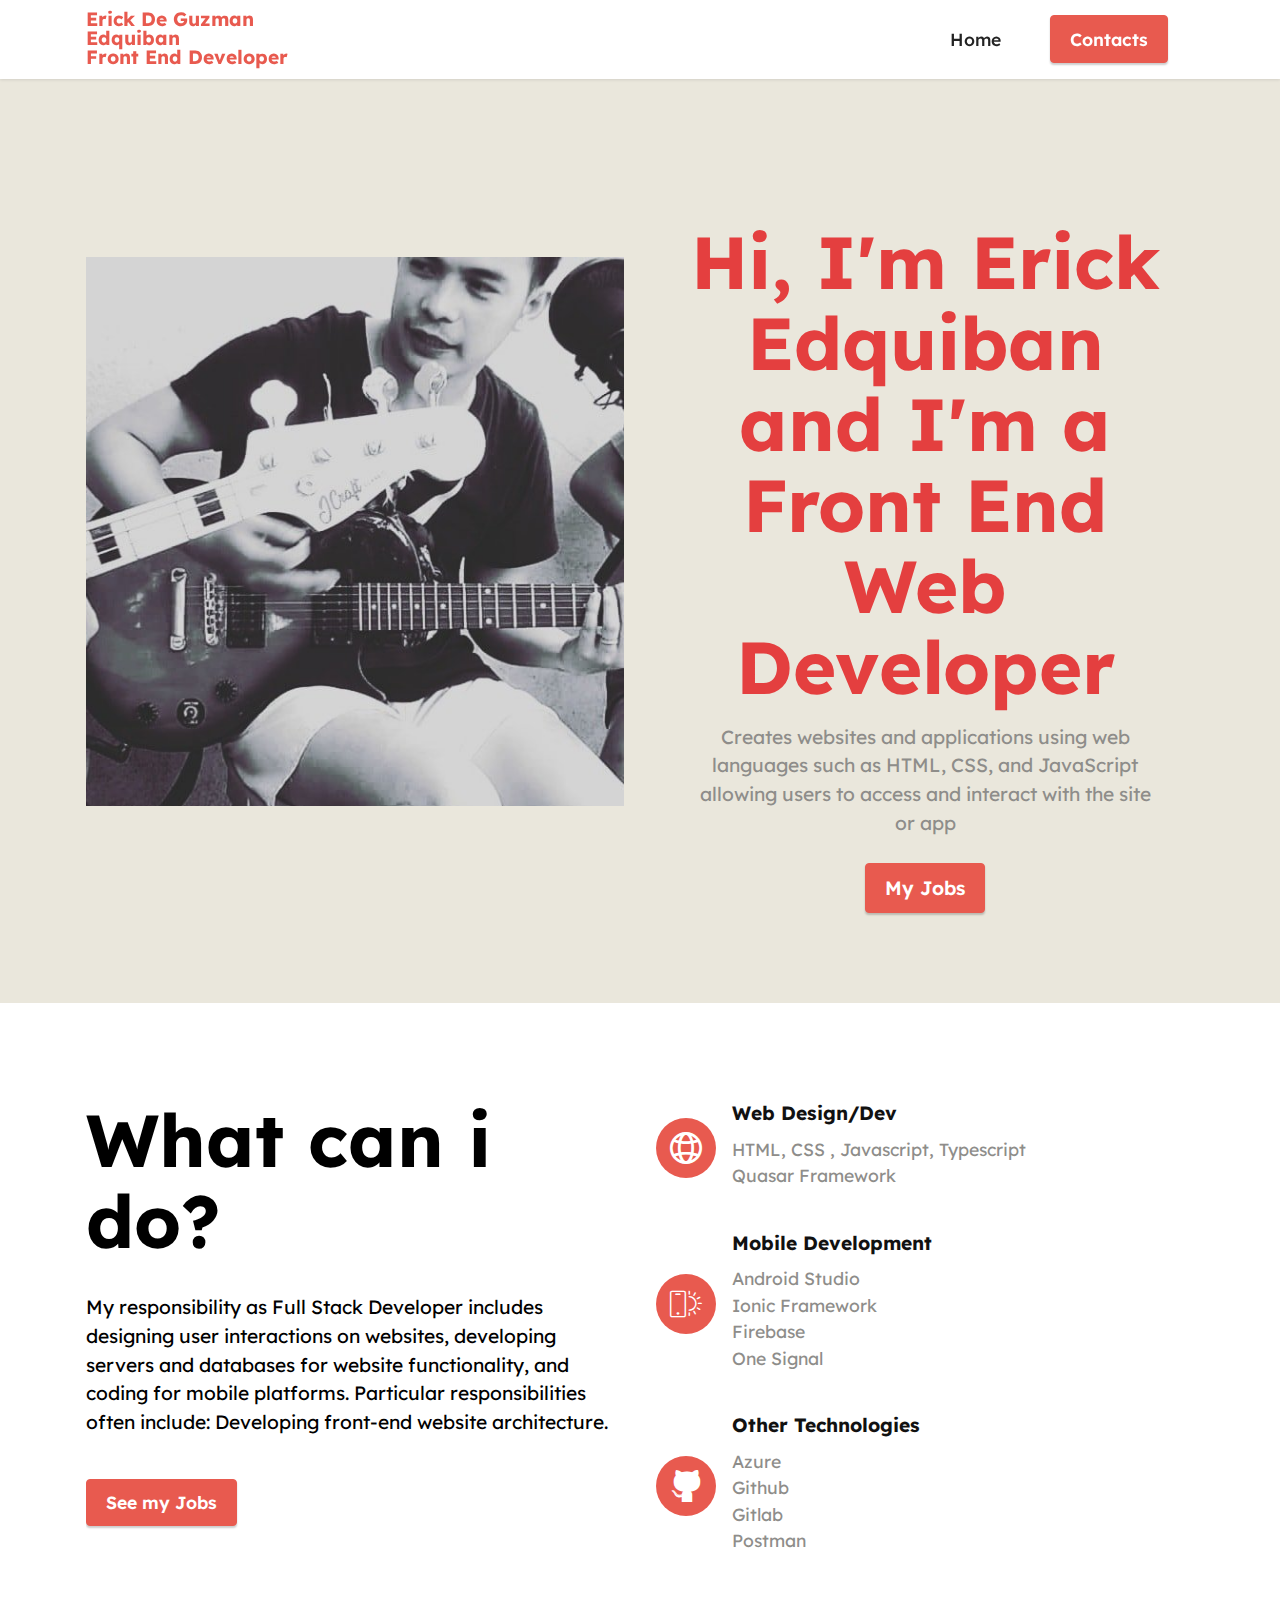
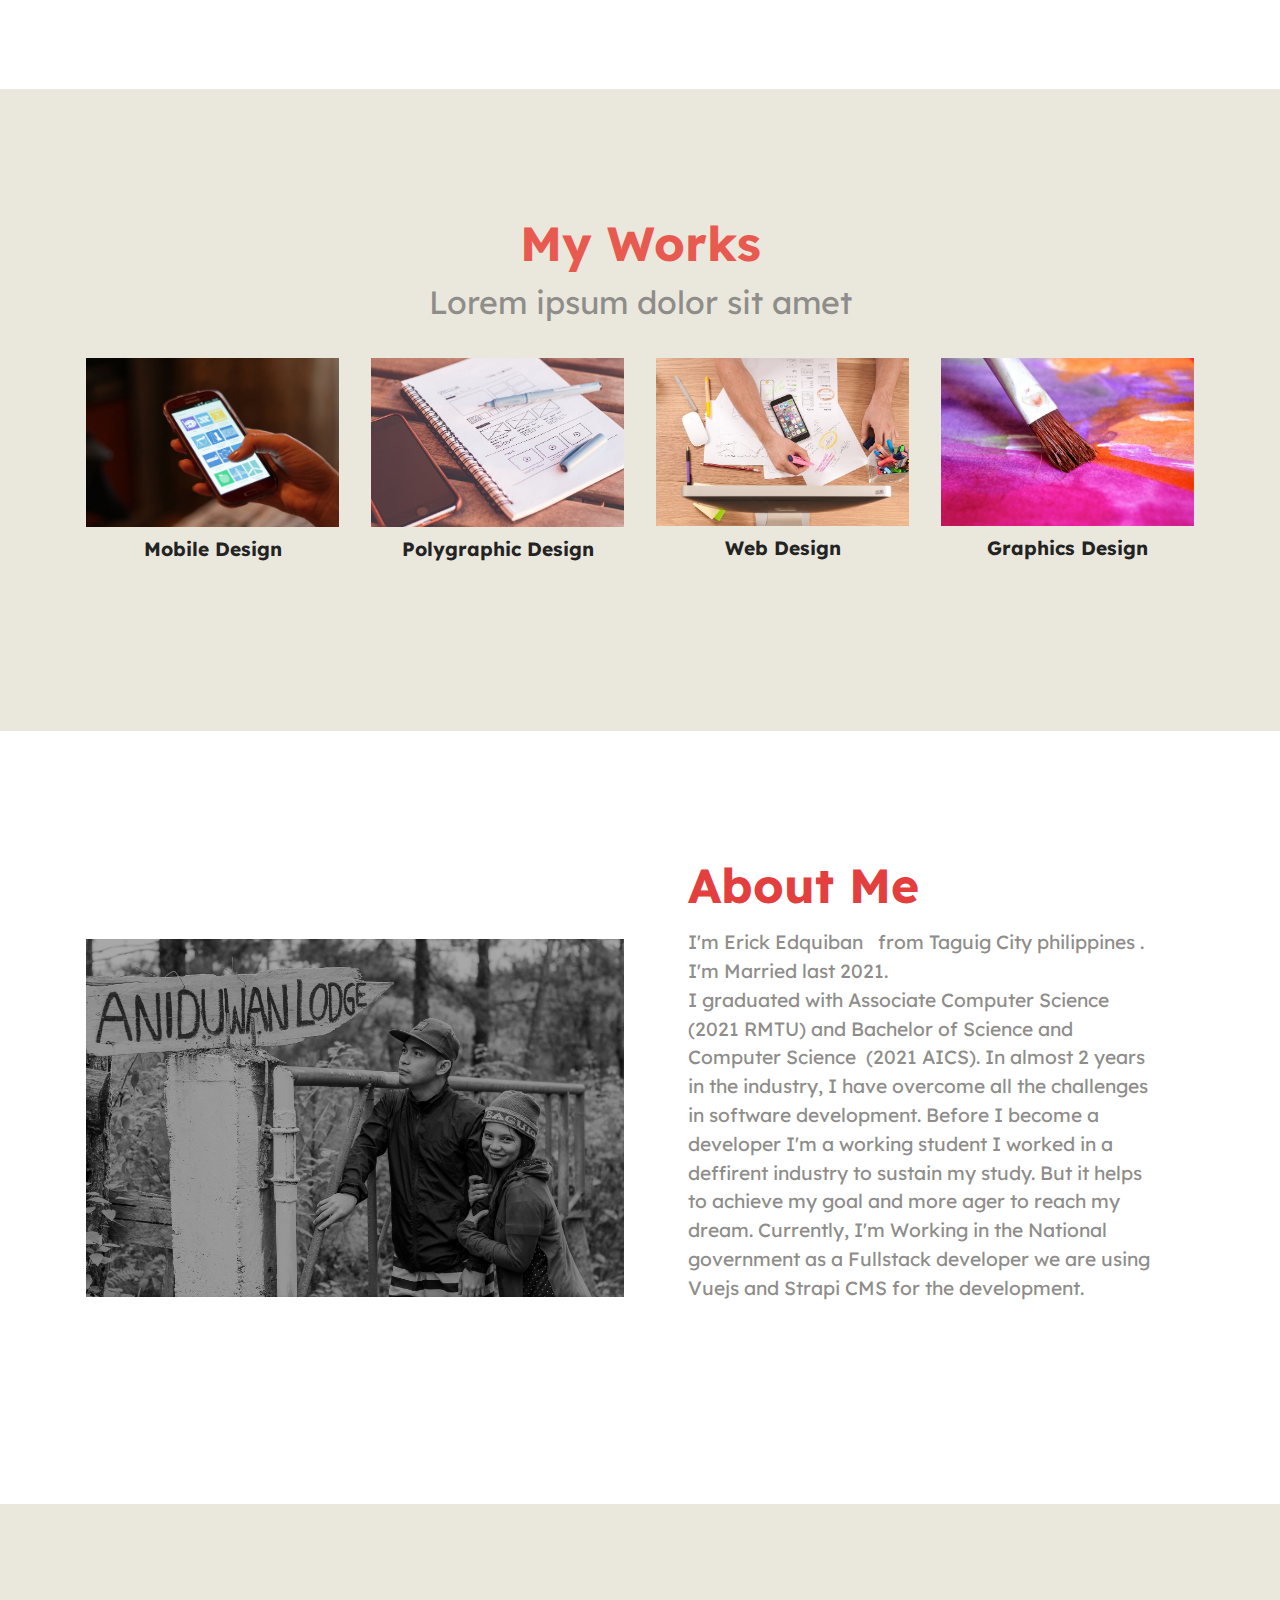
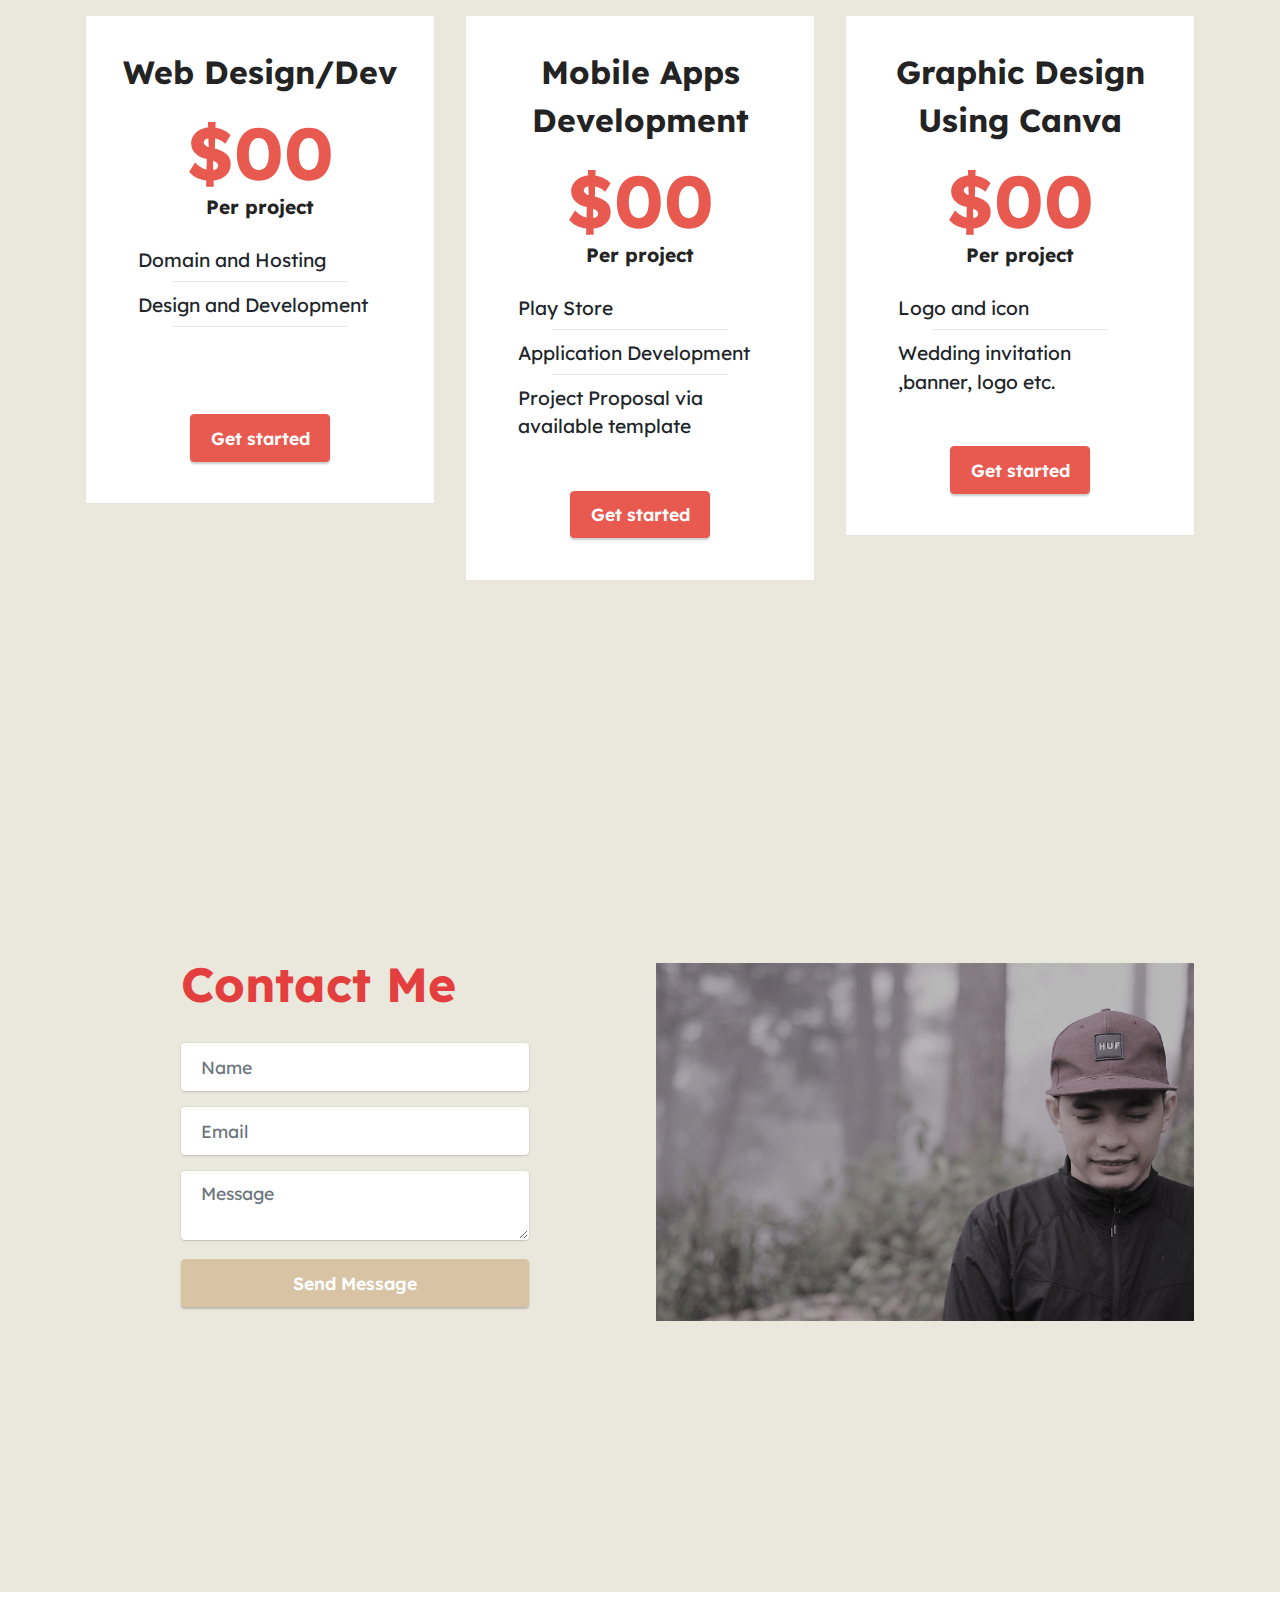
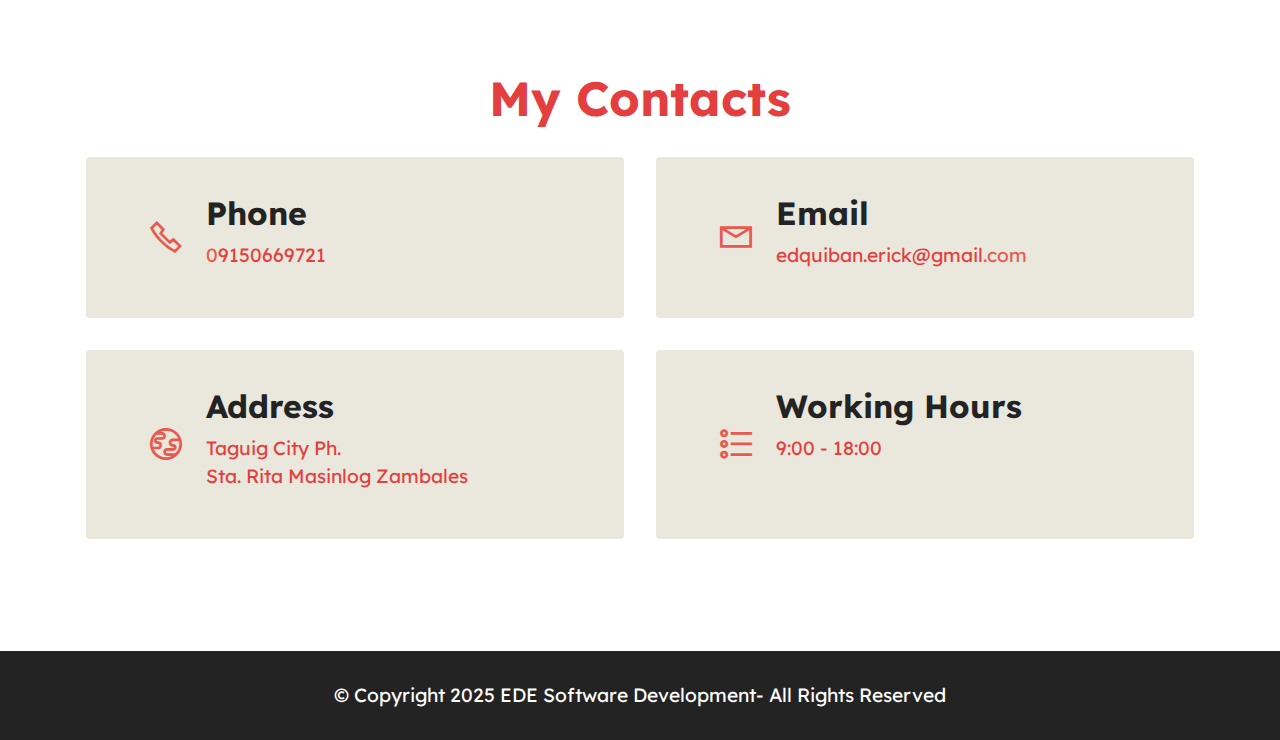
==== commit 9c85844b: "updated" ====
--- a/index.html
+++ b/index.html
@@ -288,7 +288,7 @@
                     <div class="plan-body">
                         <div class="plan-list mb-4">
                             <ul class="list-group mbr-fonts-style list-group-flush display-7">
-                                <li class="list-group-item">Paly Store</li><li class="list-group-item">Application Development</li><li class="list-group-item">Project Proposal via available template</li>
+                                <li class="list-group-item">Play Store</li><li class="list-group-item">Application Development</li><li class="list-group-item">Project Proposal via available template</li>
                             </ul>
                         </div>
                         <div class="mbr-section-btn text-center">
@@ -343,7 +343,7 @@
 <h1 class="mbr-section-title mb-4 display-2"><strong>Contact Me</strong></h1>
 </div>
 <div class="col-lg-12 col-md-12 col-sm-12">
-<p class="mbr-text mbr-fonts-style mb-4 display-7"> Lorem ipsum dolor sit amet, consectetur adipiscing elit. Quisque malesuada non magna eget mollis.</p>
+<!-- <p class="mbr-text mbr-fonts-style mb-4 display-7"> Lorem ipsum dolor sit amet, consectetur adipiscing elit. Quisque malesuada non magna eget mollis.</p> -->
 </div>
 <div data-for="name" class="col-lg-12 col-md col-12 form-group mb-3">
 <input type="text" name="name" placeholder="Name" data-form-field="name" class="form-control display-7" value="" id="name-form4-6">
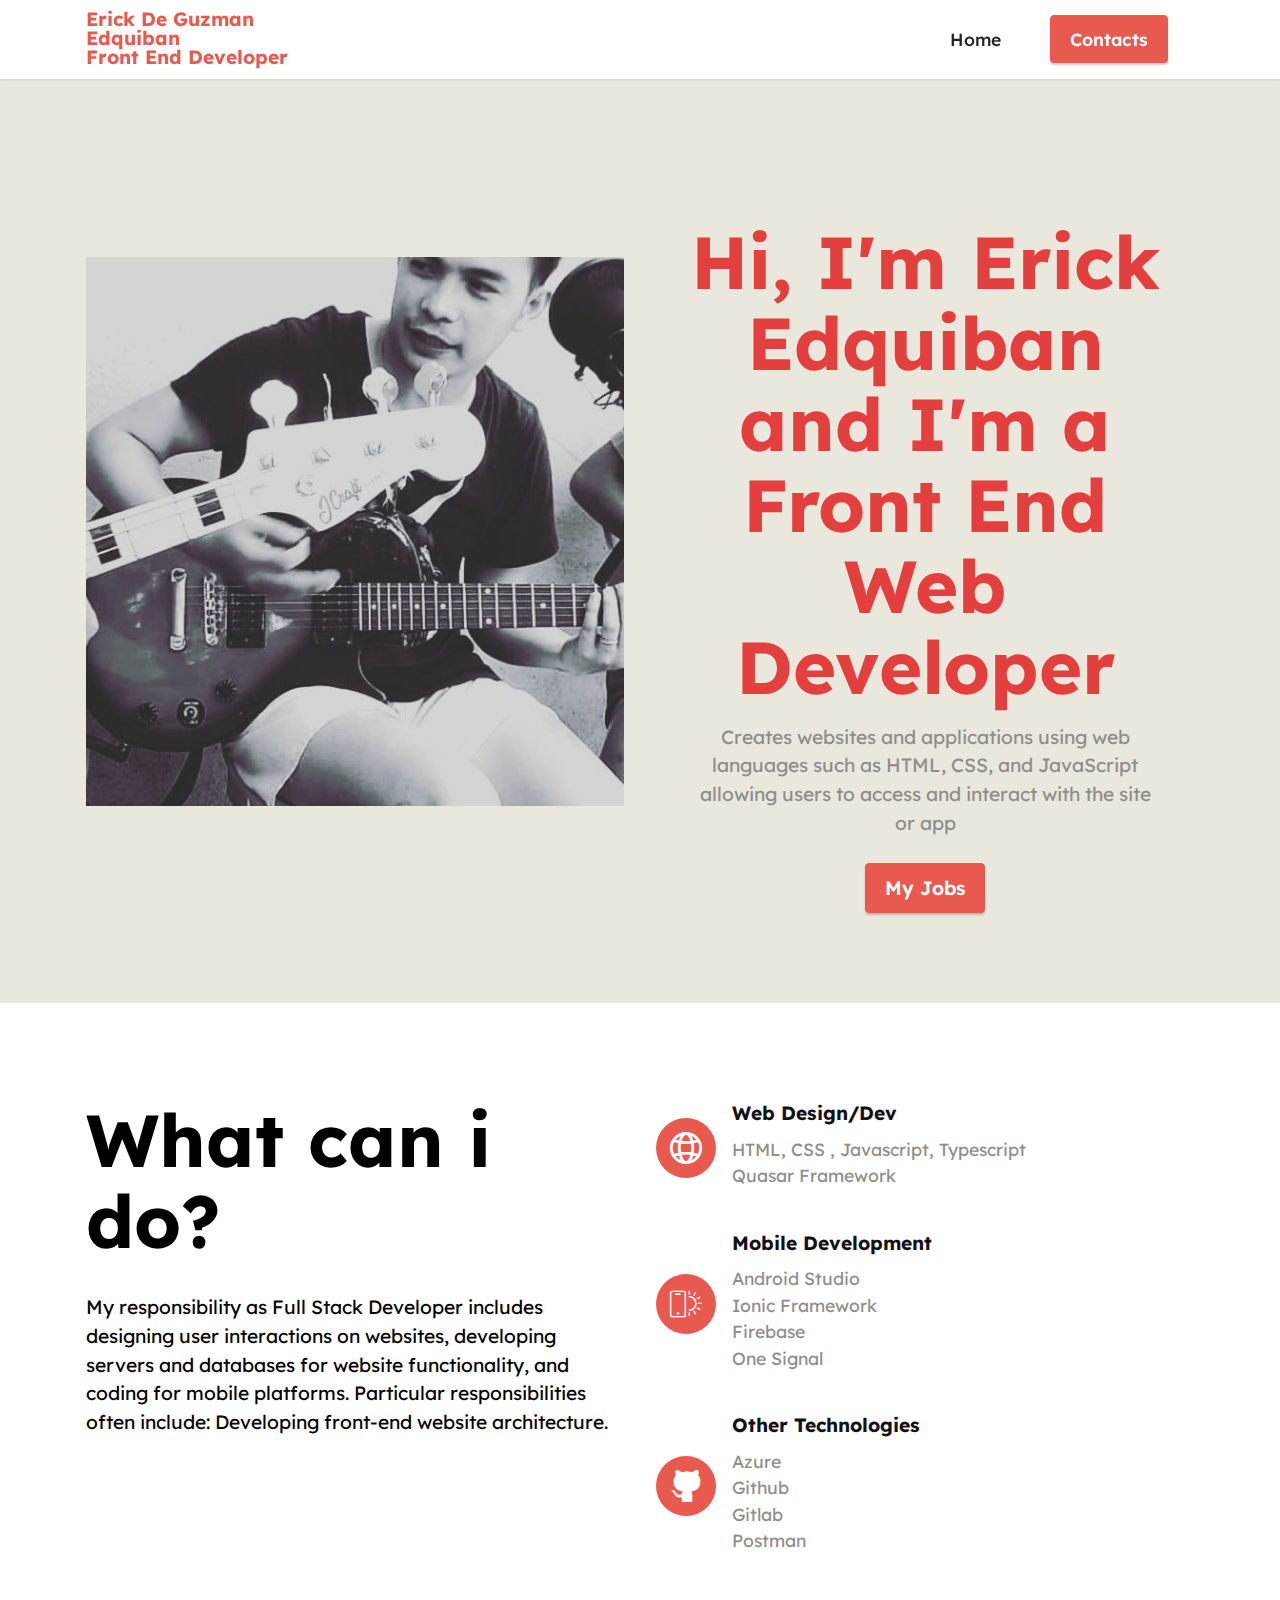
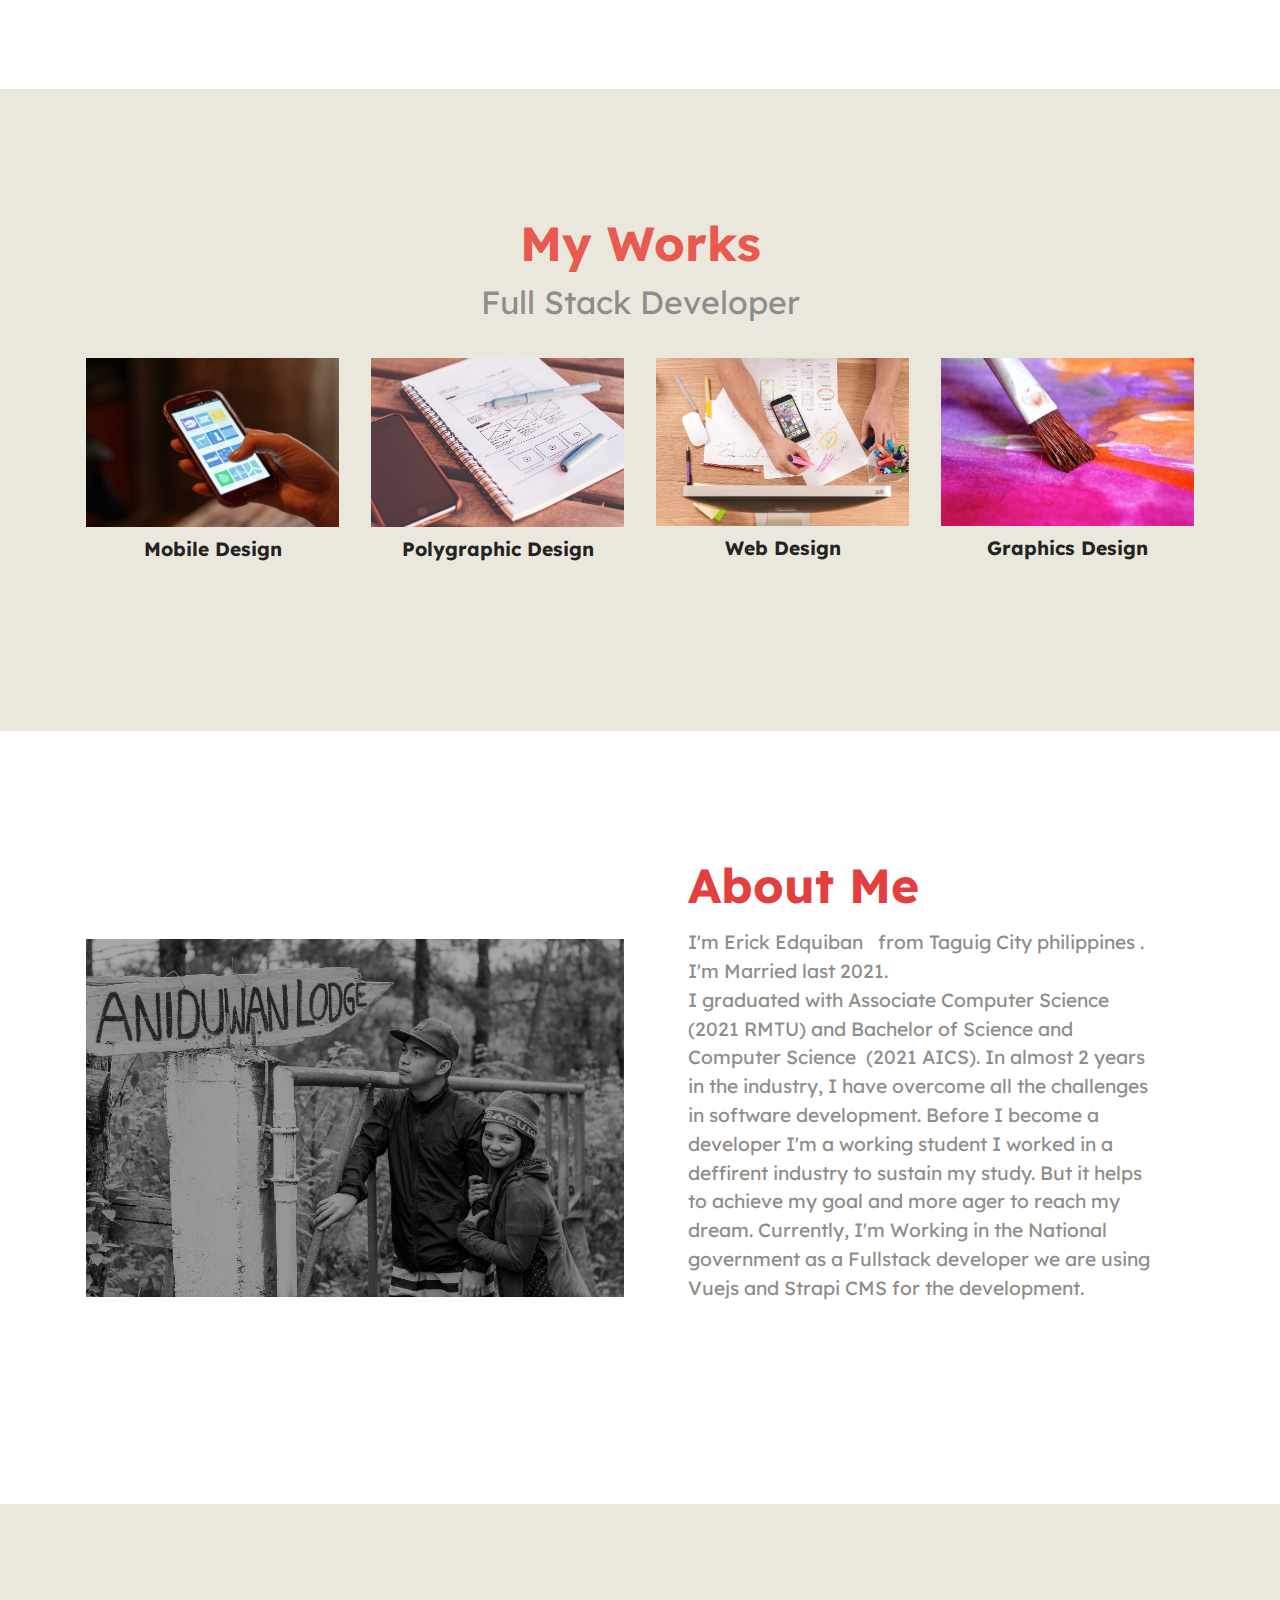
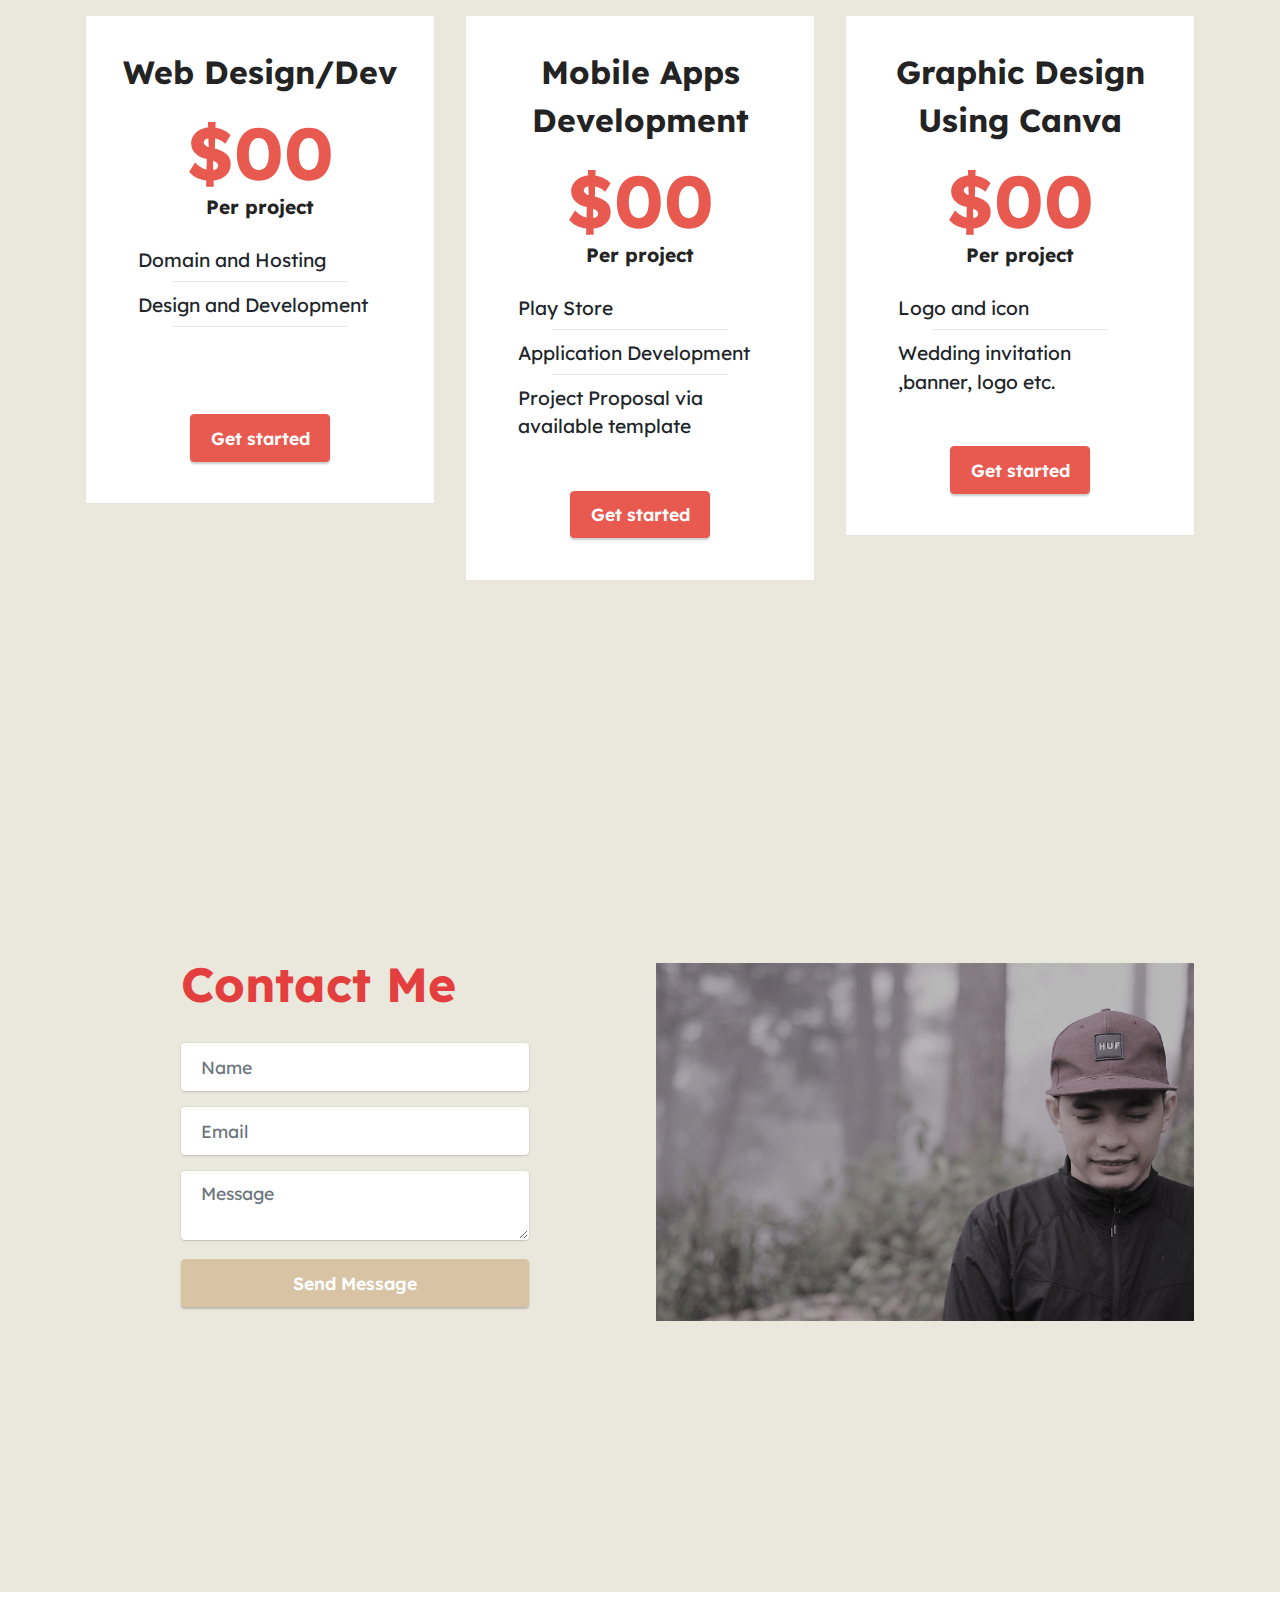
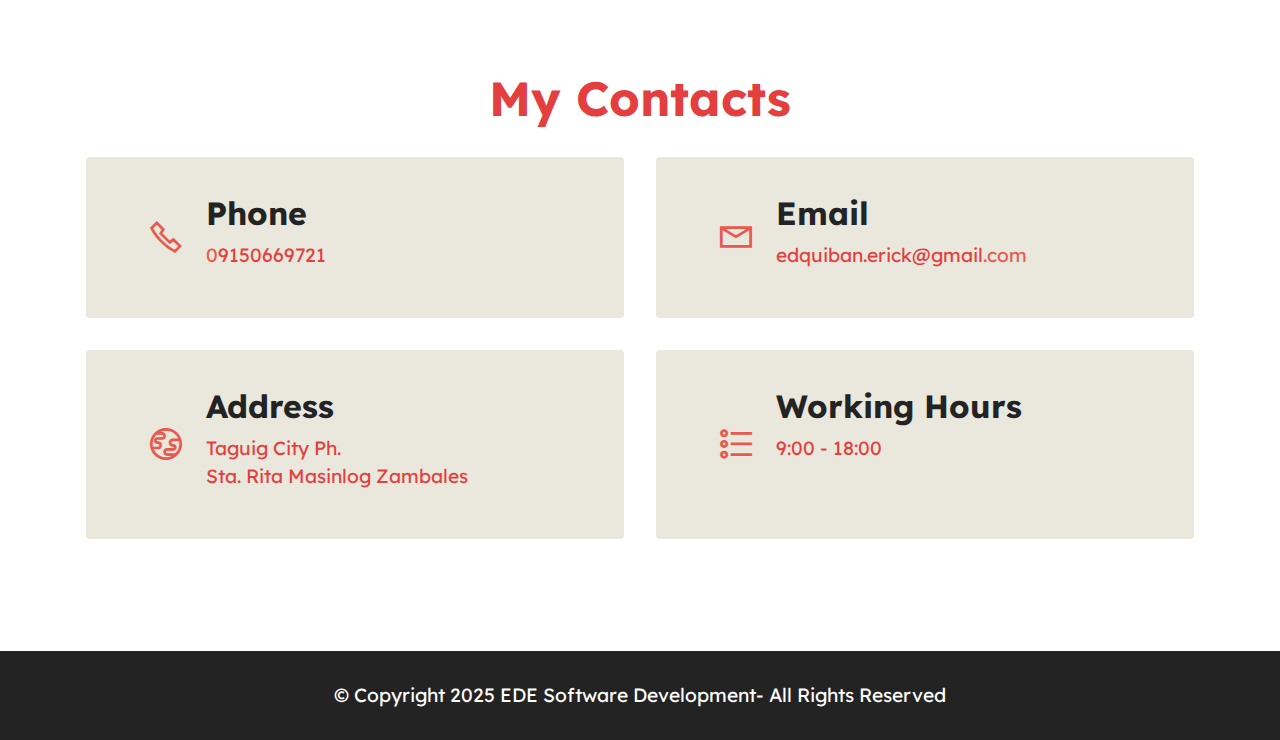
==== commit 15691d37: "erick 3rd commit" ====
--- a/index.html
+++ b/index.html
@@ -94,7 +94,6 @@
                     <div class="card-box align-left">
                         <h4 class="card-title mbr-fonts-style mb-4 display-1"><strong>What can i do?</strong></h4>
                         <p class="mbr-text mbr-fonts-style mb-4 display-7">My responsibility as Full Stack Developer includes designing user interactions on websites, developing servers and databases for website functionality, and coding for mobile platforms. Particular responsibilities often include: Developing front-end website architecture.</p>
-                        <div class="mbr-section-btn"><a class="btn btn-primary display-4" href="https://mobiri.se">See my Jobs</a></div>
                     </div>
                 </div>
             </div>
@@ -140,7 +139,7 @@
     <div class="container">
         <div class="mbr-section-head">
             <h3 class="mbr-section-title mbr-fonts-style align-center m-0 display-2"><strong>My Works</strong></h3>
-            <h4 class="mbr-section-subtitle mbr-fonts-style align-center mb-0 mt-2 display-5">Lorem ipsum dolor sit amet</h4>
+            <h4 class="mbr-section-subtitle mbr-fonts-style align-center mb-0 mt-2 display-5">Full Stack Developer</h4>
         </div>
         <div class="row mbr-gallery mt-4">
             <div class="col-12 col-md-6 col-lg-3 item gallery-image">
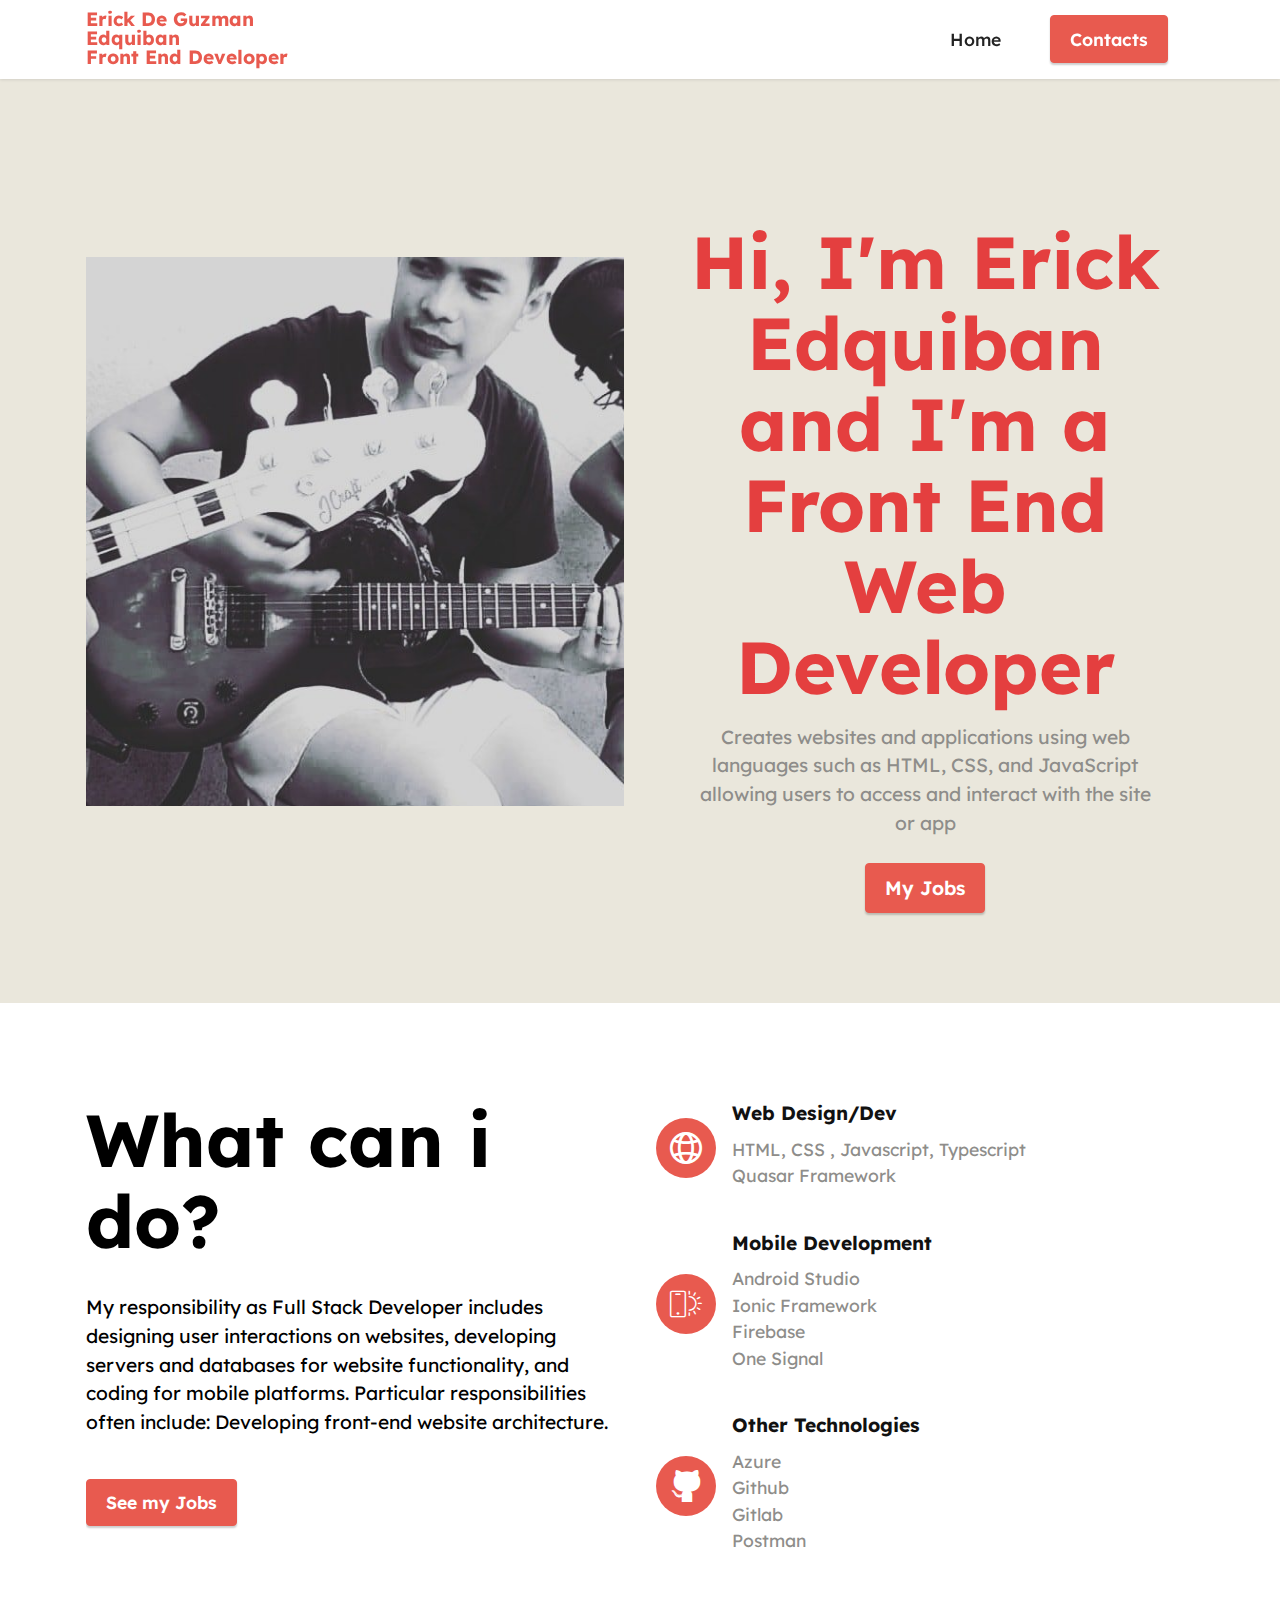
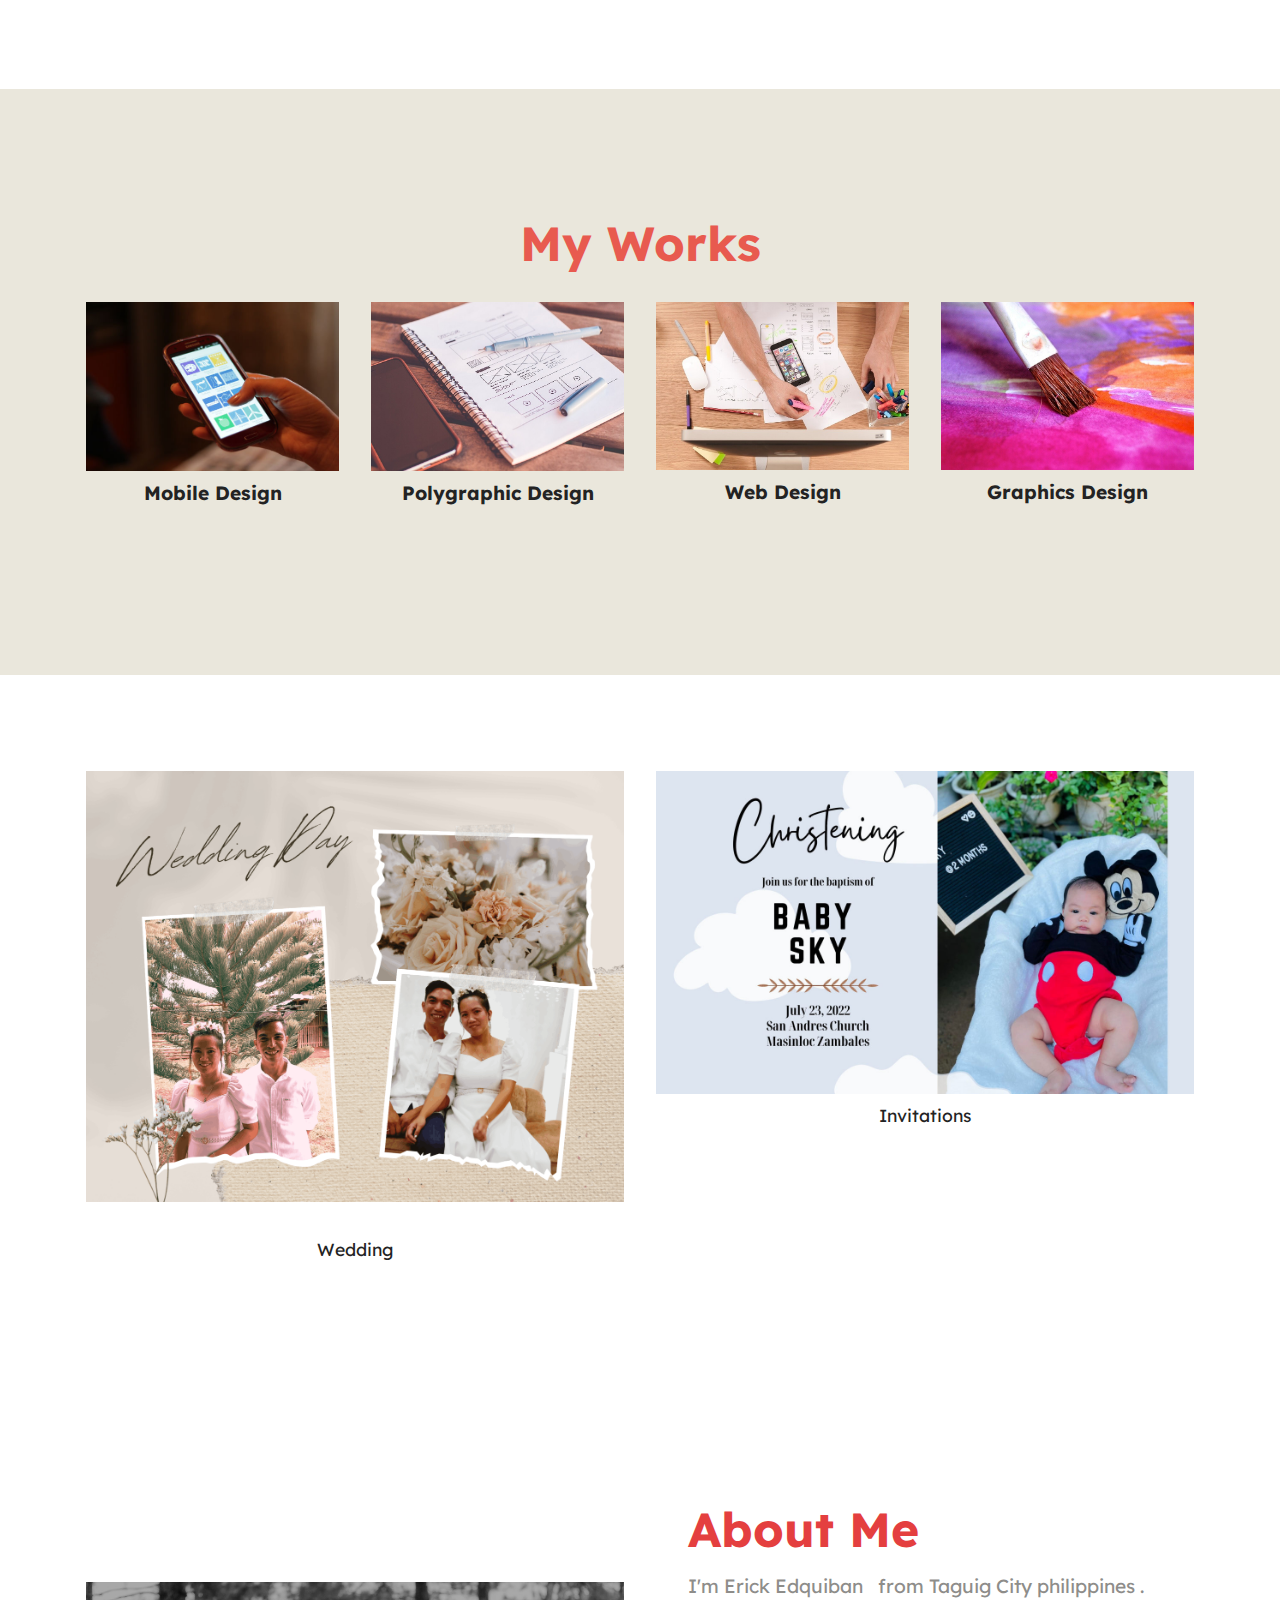
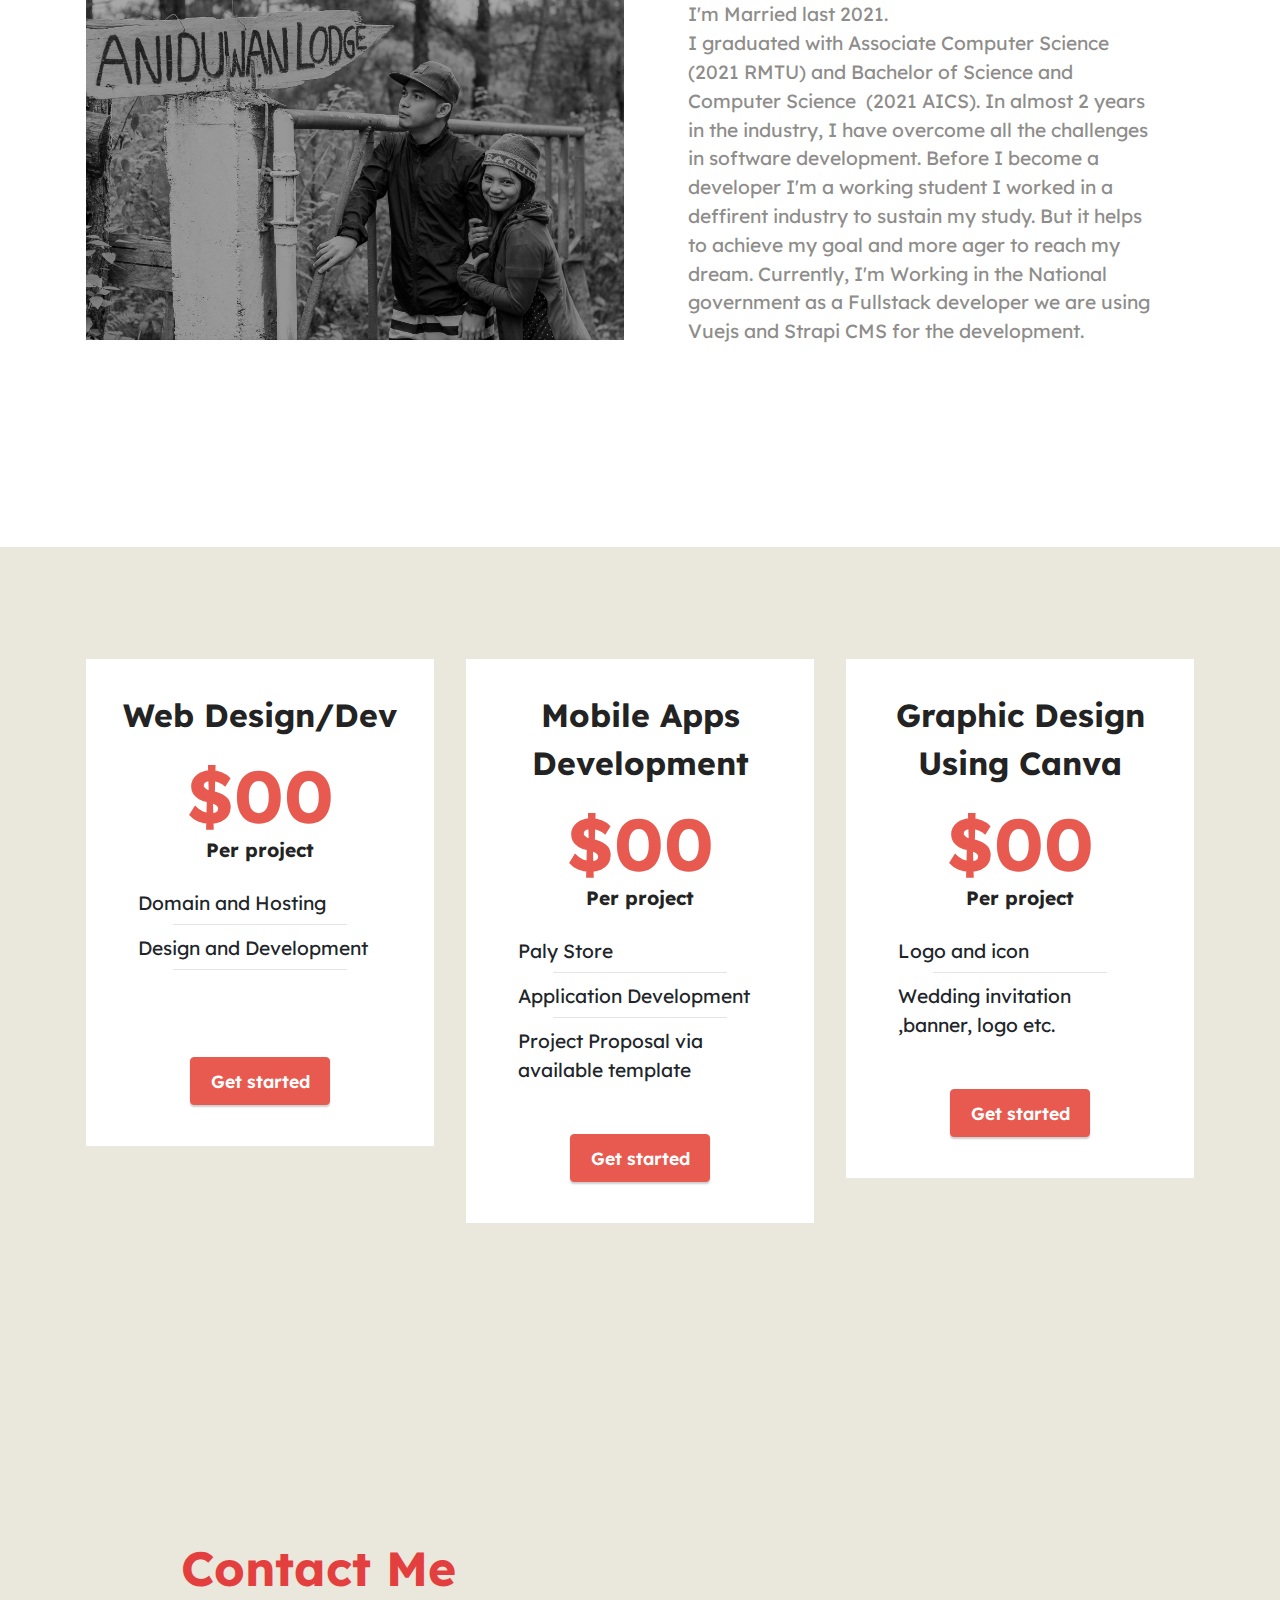
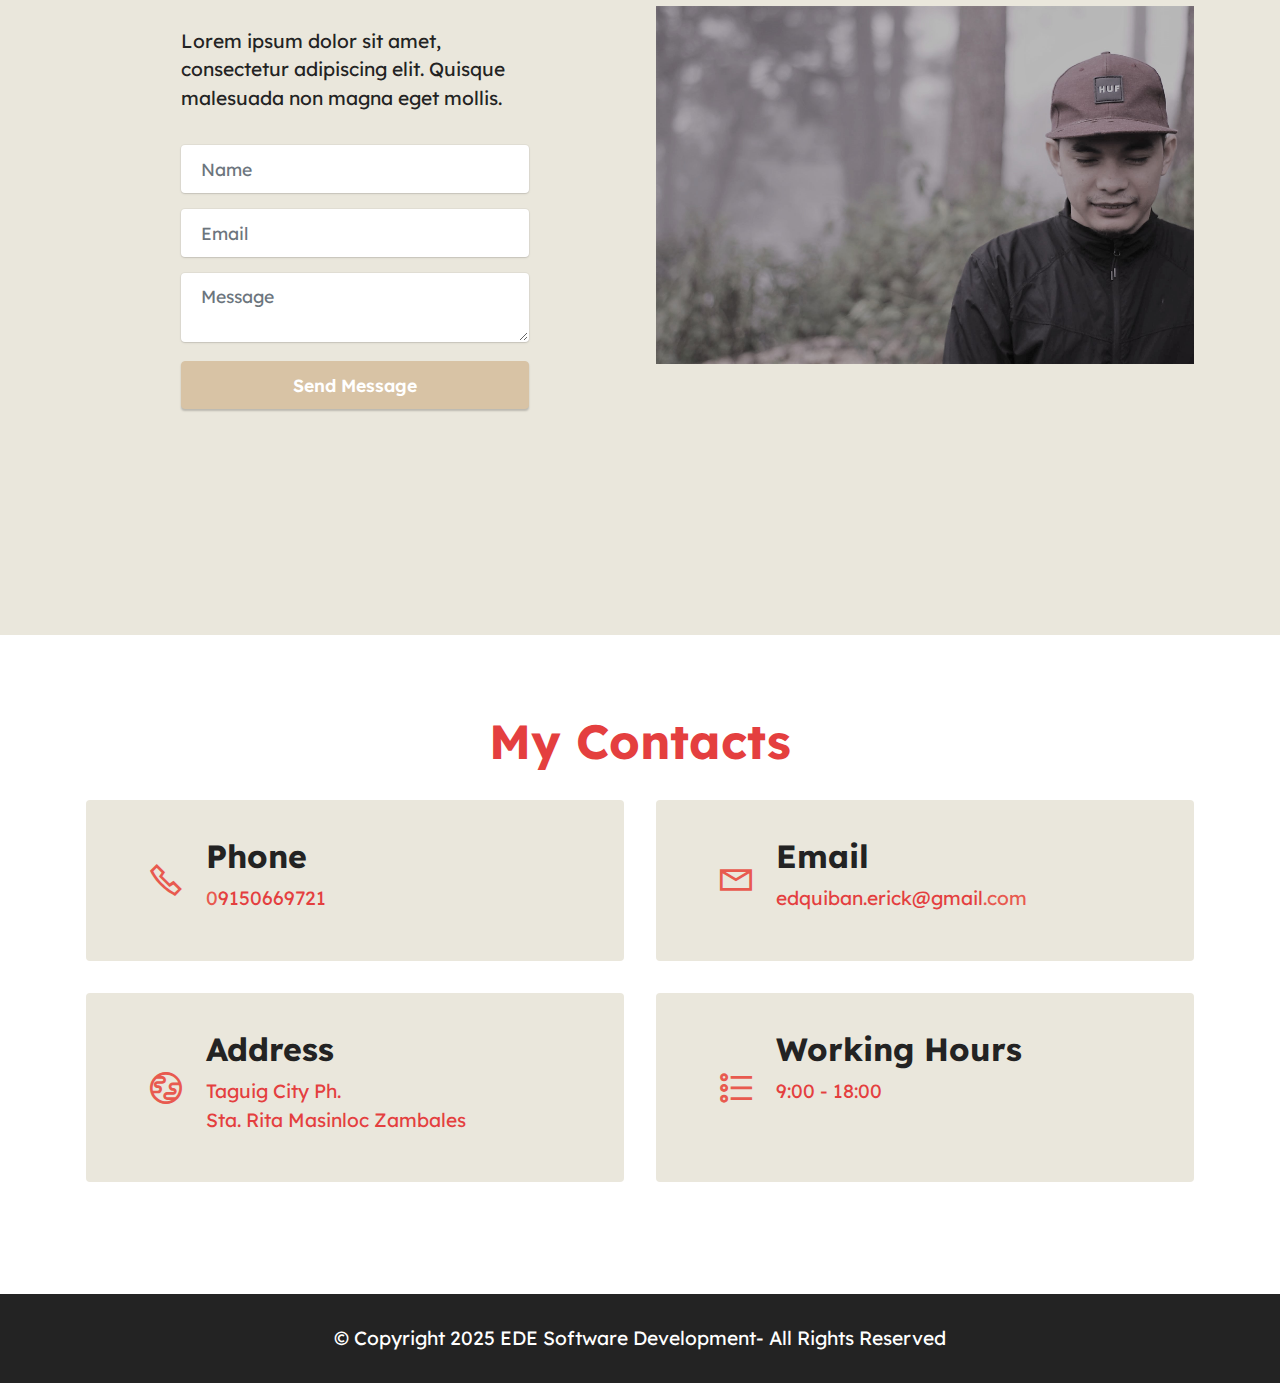
==== commit c097d2e4: "erick edquiban" ====
--- a/index.html
+++ b/index.html
@@ -94,6 +94,7 @@
                     <div class="card-box align-left">
                         <h4 class="card-title mbr-fonts-style mb-4 display-1"><strong>What can i do?</strong></h4>
                         <p class="mbr-text mbr-fonts-style mb-4 display-7">My responsibility as Full Stack Developer includes designing user interactions on websites, developing servers and databases for website functionality, and coding for mobile platforms. Particular responsibilities often include: Developing front-end website architecture.</p>
+                        <div class="mbr-section-btn"><a class="btn btn-primary display-4" href="https://mobiri.se">See my Jobs</a></div>
                     </div>
                 </div>
             </div>
@@ -139,12 +140,12 @@
     <div class="container">
         <div class="mbr-section-head">
             <h3 class="mbr-section-title mbr-fonts-style align-center m-0 display-2"><strong>My Works</strong></h3>
-            <h4 class="mbr-section-subtitle mbr-fonts-style align-center mb-0 mt-2 display-5">Full Stack Developer</h4>
+            <h4 class="mbr-section-subtitle mbr-fonts-style align-center mb-0 mt-2 display-5"></h4>
         </div>
         <div class="row mbr-gallery mt-4">
             <div class="col-12 col-md-6 col-lg-3 item gallery-image">
-                <div class="item-wrapper" data-toggle="modal" data-bs-toggle="modal" data-target="#t9Ew4tCSsw-modal" data-bs-target="#t9Ew4tCSsw-modal">
-                    <img class="w-100" src="assets/images/mbr-596x397.jpg" alt="Mobirise Website Builder" data-slide-to="0" data-bs-slide-to="0" data-target="#lb-t9Ew4tCSsw" data-bs-target="#lb-t9Ew4tCSsw">
+                <div class="item-wrapper" data-toggle="modal" data-bs-toggle="modal" data-target="#tchfNuSeRD-modal" data-bs-target="#tchfNuSeRD-modal">
+                    <img class="w-100" src="assets/images/mbr-596x397.jpg" alt="Mobirise Website Builder" data-slide-to="0" data-bs-slide-to="0" data-target="#lb-tchfNuSeRD" data-bs-target="#lb-tchfNuSeRD">
                     <div class="icon-wrapper">
                         <span class="mobi-mbri mobi-mbri-search mbr-iconfont mbr-iconfont-btn"></span>
                     </div>
@@ -152,8 +153,8 @@
                 <h6 class="mbr-item-subtitle mbr-fonts-style align-center mb-2 mt-2 display-7"><strong>Mobile Design</strong></h6>
             </div>
             <div class="col-12 col-md-6 col-lg-3 item gallery-image">
-                <div class="item-wrapper" data-toggle="modal" data-bs-toggle="modal" data-target="#t9Ew4tCSsw-modal" data-bs-target="#t9Ew4tCSsw-modal">
-                    <img class="w-100" src="assets/images/mbr-3.jpg" alt="Mobirise Website Builder" data-slide-to="1" data-bs-slide-to="1" data-target="#lb-t9Ew4tCSsw" data-bs-target="#lb-t9Ew4tCSsw">
+                <div class="item-wrapper" data-toggle="modal" data-bs-toggle="modal" data-target="#tchfNuSeRD-modal" data-bs-target="#tchfNuSeRD-modal">
+                    <img class="w-100" src="assets/images/mbr-3.jpg" alt="Mobirise Website Builder" data-slide-to="1" data-bs-slide-to="1" data-target="#lb-tchfNuSeRD" data-bs-target="#lb-tchfNuSeRD">
                     <div class="icon-wrapper">
                         <span class="mobi-mbri mobi-mbri-search mbr-iconfont mbr-iconfont-btn"></span>
                     </div>
@@ -161,8 +162,8 @@
                 <h6 class="mbr-item-subtitle mbr-fonts-style align-center mb-2 mt-2 display-7"><strong>Polygraphic Design</strong></h6>
             </div>
             <div class="col-12 col-md-6 col-lg-3 item gallery-image">
-                <div class="item-wrapper" data-toggle="modal" data-bs-toggle="modal" data-target="#t9Ew4tCSsw-modal" data-bs-target="#t9Ew4tCSsw-modal">
-                    <img class="w-100" src="assets/images/mbr-4.jpg" alt="Mobirise Website Builder" data-slide-to="2" data-bs-slide-to="2" data-target="#lb-t9Ew4tCSsw" data-bs-target="#lb-t9Ew4tCSsw">
+                <div class="item-wrapper" data-toggle="modal" data-bs-toggle="modal" data-target="#tchfNuSeRD-modal" data-bs-target="#tchfNuSeRD-modal">
+                    <img class="w-100" src="assets/images/mbr-4.jpg" alt="Mobirise Website Builder" data-slide-to="2" data-bs-slide-to="2" data-target="#lb-tchfNuSeRD" data-bs-target="#lb-tchfNuSeRD">
                     <div class="icon-wrapper">
                         <span class="mobi-mbri mobi-mbri-search mbr-iconfont mbr-iconfont-btn"></span>
                     </div>
@@ -170,8 +171,8 @@
                 <h6 class="mbr-item-subtitle mbr-fonts-style align-center mb-2 mt-2 display-7"><strong>Web Design</strong></h6>
             </div>
             <div class="col-12 col-md-6 col-lg-3 item gallery-image">
-                <div class="item-wrapper" data-toggle="modal" data-bs-toggle="modal" data-target="#t9Ew4tCSsw-modal" data-bs-target="#t9Ew4tCSsw-modal">
-                    <img class="w-100" src="assets/images/mbr-6.jpg" alt="Mobirise Website Builder" data-slide-to="3" data-bs-slide-to="3" data-target="#lb-t9Ew4tCSsw" data-bs-target="#lb-t9Ew4tCSsw">
+                <div class="item-wrapper" data-toggle="modal" data-bs-toggle="modal" data-target="#tchfNuSeRD-modal" data-bs-target="#tchfNuSeRD-modal">
+                    <a href="page1.html"><img class="w-100" src="assets/images/mbr-6.jpg" alt="Mobirise Website Builder" data-slide-to="3" data-bs-slide-to="3" data-target="#lb-tchfNuSeRD" data-bs-target="#lb-tchfNuSeRD"></a>
                     <div class="icon-wrapper">
                         <span class="mobi-mbri mobi-mbri-search mbr-iconfont mbr-iconfont-btn"></span>
                     </div>
@@ -180,11 +181,11 @@
             </div>
         </div>
 
-        <div class="modal mbr-slider" tabindex="-1" role="dialog" aria-hidden="true" id="t9Ew4tCSsw-modal">
+        <div class="modal mbr-slider" tabindex="-1" role="dialog" aria-hidden="true" id="tchfNuSeRD-modal">
             <div class="modal-dialog" role="document">
                 <div class="modal-content">
                     <div class="modal-body">
-                        <div class="carousel slide" id="lb-t9Ew4tCSsw" data-interval="5000" data-bs-interval="5000">
+                        <div class="carousel slide" id="lb-tchfNuSeRD" data-interval="5000" data-bs-interval="5000">
                             <div class="carousel-inner">
                                 <div class="carousel-item active">
                                     <img class="d-block w-100" src="assets/images/mbr-596x397.jpg" alt="Mobirise Website Builder">
@@ -200,23 +201,46 @@
                                 </div>
                             </div>
                             <ol class="carousel-indicators">
-                                <li data-slide-to="0" data-bs-slide-to="0" class="active" data-target="#lb-t9Ew4tCSsw" data-bs-target="#lb-t9Ew4tCSsw"></li>
-                                <li data-slide-to="1" data-bs-slide-to="1" data-target="#lb-t9Ew4tCSsw" data-bs-target="#lb-t9Ew4tCSsw"></li>
-                                <li data-slide-to="2" data-bs-slide-to="2" data-target="#lb-t9Ew4tCSsw" data-bs-target="#lb-t9Ew4tCSsw"></li>
-                                <li data-slide-to="3" data-bs-slide-to="3" data-target="#lb-t9Ew4tCSsw" data-bs-target="#lb-t9Ew4tCSsw"></li>
+                                <li data-slide-to="0" data-bs-slide-to="0" class="active" data-target="#lb-tchfNuSeRD" data-bs-target="#lb-tchfNuSeRD"></li>
+                                <li data-slide-to="1" data-bs-slide-to="1" data-target="#lb-tchfNuSeRD" data-bs-target="#lb-tchfNuSeRD"></li>
+                                <li data-slide-to="2" data-bs-slide-to="2" data-target="#lb-tchfNuSeRD" data-bs-target="#lb-tchfNuSeRD"></li>
+                                <li data-slide-to="3" data-bs-slide-to="3" data-target="#lb-tchfNuSeRD" data-bs-target="#lb-tchfNuSeRD"></li>
                             </ol>
                             <a role="button" href="" class="close" data-dismiss="modal" data-bs-dismiss="modal" aria-label="Close">
                             </a>
-                            <a class="carousel-control-prev carousel-control" role="button" data-slide="prev" data-bs-slide="prev" href="#lb-t9Ew4tCSsw">
+                            <a class="carousel-control-prev carousel-control" role="button" data-slide="prev" data-bs-slide="prev" href="#lb-tchfNuSeRD">
                                 <span class="mobi-mbri mobi-mbri-arrow-prev" aria-hidden="true"></span>
                                 <span class="sr-only visually-hidden">Previous</span>
                             </a>
-                            <a class="carousel-control-next carousel-control" role="button" data-slide="next" data-bs-slide="next" href="#lb-t9Ew4tCSsw">
+                            <a class="carousel-control-next carousel-control" role="button" data-slide="next" data-bs-slide="next" href="#lb-tchfNuSeRD">
                                 <span class="mobi-mbri mobi-mbri-arrow-next" aria-hidden="true"></span>
                                 <span class="sr-only visually-hidden">Next</span>
                             </a>
                         </div>
                     </div>
+                </div>
+            </div>
+        </div>
+    </div>
+</section>
+
+<section data-bs-version="5.1" class="image4 cid-tcbxCwnNcV" id="image4-3">
+    
+
+    
+
+    <div class="container">
+        <div class="row">
+            <div class="col-12 col-lg-6">
+                <div class="image-wrapper">
+                    <img src="assets/images/291728928-563827068705767-2282191981631798853-n-1256x754.jpg" alt="Mobirise Website Builder">
+                    <p class="mbr-text mbr-fonts-style mt-2 align-center display-4">Invitations</p>
+                </div>
+            </div>
+            <div class="col-12 col-lg-6">
+                <div class="image-wrapper">
+                    <img src="assets/images/gray-minimalist-smooth-wedding-photo-collage-1256x1005.png" alt="Mobirise Website Builder">
+                    <p class="mbr-text mbr-fonts-style mt-2 align-center display-4"><br>Wedding</p>
                 </div>
             </div>
         </div>
@@ -287,7 +311,7 @@
                     <div class="plan-body">
                         <div class="plan-list mb-4">
                             <ul class="list-group mbr-fonts-style list-group-flush display-7">
-                                <li class="list-group-item">Play Store</li><li class="list-group-item">Application Development</li><li class="list-group-item">Project Proposal via available template</li>
+                                <li class="list-group-item">Paly Store</li><li class="list-group-item">Application Development</li><li class="list-group-item">Project Proposal via available template</li>
                             </ul>
                         </div>
                         <div class="mbr-section-btn text-center">
@@ -332,7 +356,7 @@
         <div class="row content-wrapper justify-content-center">
             <div class="col-lg-4 offset-lg-1 mbr-form" data-form-type="formoid">
 <!--Formbuilder Form-->
-<form action="https://mobirise.eu/" method="POST" class="mbr-form form-with-styler" data-form-title="Form Name"><input type="hidden" name="email" data-form-email="true" value="OUJ/lOdimH6tzngShzIiwjrVyI0bprMPuxYiI6i4O7A32YRX+H8HxGBORp17FCVWNG6Sl1YbOV6T+SWMGLDZXm/rcjOrODDzxw2UHujbNzxPCMvgUiOrfohvs9JfI0KM">
+<form action="https://mobirise.eu/" method="POST" class="mbr-form form-with-styler" data-form-title="Form Name"><input type="hidden" name="email" data-form-email="true" value="FDHLM33Ncll7ne2olCK5q9ylk0Iow4BSnAULPVQNFkqlg6wsHtW9WR/rzdDsclquJD0U3rqqF4pvv01gLDB8UPvZlb1lgMw4ZibqRv6/RT5JBxTDGl+KTnumeIg58s5B">
 <div class="row">
 <div hidden="hidden" data-form-alert="" class="alert alert-success col-12">Thanks for filling out the form!</div>
 <div hidden="hidden" data-form-alert-danger="" class="alert alert-danger col-12">Oops...! some problem!</div>
@@ -342,7 +366,7 @@
 <h1 class="mbr-section-title mb-4 display-2"><strong>Contact Me</strong></h1>
 </div>
 <div class="col-lg-12 col-md-12 col-sm-12">
-<!-- <p class="mbr-text mbr-fonts-style mb-4 display-7"> Lorem ipsum dolor sit amet, consectetur adipiscing elit. Quisque malesuada non magna eget mollis.</p> -->
+<p class="mbr-text mbr-fonts-style mb-4 display-7"> Lorem ipsum dolor sit amet, consectetur adipiscing elit. Quisque malesuada non magna eget mollis.</p>
 </div>
 <div data-for="name" class="col-lg-12 col-md col-12 form-group mb-3">
 <input type="text" name="name" placeholder="Name" data-form-field="name" class="form-control display-7" value="" id="name-form4-6">
@@ -415,7 +439,7 @@
                         <h6 class="card-title mbr-fonts-style mb-1 display-5">
                             <strong>Address</strong>
                         </h6>
-                        <p class="mbr-text mbr-fonts-style display-7">Taguig City Ph.<br>Sta. Rita Masinlog Zambales</p>
+                        <p class="mbr-text mbr-fonts-style display-7">Taguig City Ph.<br>Sta. Rita Masinloc Zambales</p>
                     </div>
                 </div>
             </div>
@@ -453,7 +477,7 @@
             </div>
         </div>
     </div>
-<!-- </section><section class="display-7" style="padding: 0;align-items: center;justify-content: center;flex-wrap: wrap;    align-content: center;display: flex;position: relative;height: 4rem;"><a href="https://mobiri.se/" style="flex: 1 1;height: 4rem;position: absolute;width: 100%;z-index: 1;"><img alt="" style="height: 4rem;" src="[data-uri]"></a><p style="margin: 0;text-align: center;" class="display-7">Made with Mobirise &#8204;</p><a style="z-index:1" href="https://mobirise.com/html-builder.html">Free HTML Page Maker</a></section><script src="assets/bootstrap/js/bootstrap.bundle.min.js"></script>  <script src="assets/smoothscroll/smooth-scroll.js"></script>  <script src="assets/ytplayer/index.js"></script>  <script src="assets/dropdown/js/navbar-dropdown.js"></script>  <script src="assets/theme/js/script.js"></script>  <script src="assets/formoid/formoid.min.js"></script>   -->
+<!-- </section><section class="display-7" style="padding: 0;align-items: center;justify-content: center;flex-wrap: wrap;    align-content: center;display: flex;position: relative;height: 4rem;"><a href="https://mobiri.se/" style="flex: 1 1;height: 4rem;position: absolute;width: 100%;z-index: 1;"><img alt="" style="height: 4rem;" src="[data-uri]"></a><p style="margin: 0;text-align: center;" class="display-7">Created with Mobirise &#8204;</p><a style="z-index:1" href="https://mobirise.com/website-design-software.html">Free Web Designer Software</a></section><script src="assets/bootstrap/js/bootstrap.bundle.min.js"></script>  <script src="assets/smoothscroll/smooth-scroll.js"></script>  <script src="assets/ytplayer/index.js"></script>  <script src="assets/dropdown/js/navbar-dropdown.js"></script>  <script src="assets/theme/js/script.js"></script>  <script src="assets/formoid/formoid.min.js"></script>   -->
   
   
 </body>
--- a/assets/mobirise/css/mbr-additional.css
+++ b/assets/mobirise/css/mbr-additional.css
@@ -1351,6 +1351,22 @@
 .cid-sFF3kfZheU H3 {
   color: #e85a4f;
 }
+.cid-tcbxCwnNcV {
+  padding-top: 6rem;
+  padding-bottom: 6rem;
+  background-color: #ffffff;
+}
+@media (max-width: 991px) {
+  .cid-tcbxCwnNcV .image-wrapper {
+    margin-bottom: 1rem;
+  }
+}
+.cid-tcbxCwnNcV .row {
+  flex-direction: row-reverse;
+}
+.cid-tcbxCwnNcV img {
+  width: 100%;
+}
 .cid-sFF75ZhH2d {
   padding-top: 6rem;
   padding-bottom: 6rem;
@@ -1506,3 +1522,372 @@
   background-color: #232323;
   overflow: hidden;
 }
+.cid-sFF0ciwnEL {
+  z-index: 1000;
+  width: 100%;
+  position: relative;
+  min-height: 60px;
+}
+.cid-sFF0ciwnEL nav.navbar {
+  position: fixed;
+}
+.cid-sFF0ciwnEL .dropdown-item:before {
+  font-family: Moririse2 !important;
+  content: "\e966";
+  display: inline-block;
+  width: 0;
+  position: absolute;
+  left: 1rem;
+  top: 0.5rem;
+  margin-right: 0.5rem;
+  line-height: 1;
+  font-size: inherit;
+  vertical-align: middle;
+  text-align: center;
+  overflow: hidden;
+  transform: scale(0, 1);
+  transition: all 0.25s ease-in-out;
+}
+.cid-sFF0ciwnEL .dropdown-menu {
+  padding: 0;
+  border-radius: 4px;
+  box-shadow: 0 1px 3px 0 rgba(0, 0, 0, 0.1);
+}
+.cid-sFF0ciwnEL .dropdown-item {
+  border-bottom: 1px solid #e6e6e6;
+}
+.cid-sFF0ciwnEL .dropdown-item:hover,
+.cid-sFF0ciwnEL .dropdown-item:focus {
+  background: #e85a4f !important;
+  color: white !important;
+}
+.cid-sFF0ciwnEL .dropdown-item:first-child {
+  border-top-left-radius: 4px;
+  border-top-right-radius: 4px;
+}
+.cid-sFF0ciwnEL .dropdown-item:last-child {
+  border-bottom: none;
+  border-bottom-left-radius: 4px;
+  border-bottom-right-radius: 4px;
+}
+.cid-sFF0ciwnEL .nav-dropdown .link {
+  padding: 0 0.3em !important;
+  margin: 0.667em 1em !important;
+}
+.cid-sFF0ciwnEL .nav-dropdown .link.dropdown-toggle::after {
+  margin-left: 0.5rem;
+  margin-top: 0.2rem;
+}
+.cid-sFF0ciwnEL .nav-link {
+  position: relative;
+}
+.cid-sFF0ciwnEL .container {
+  display: flex;
+  margin: auto;
+}
+.cid-sFF0ciwnEL .iconfont-wrapper {
+  color: #000000 !important;
+  font-size: 1.5rem;
+  padding-right: 0.5rem;
+}
+.cid-sFF0ciwnEL .dropdown-menu,
+.cid-sFF0ciwnEL .navbar.opened {
+  background: #ffffff !important;
+}
+.cid-sFF0ciwnEL .nav-item:focus,
+.cid-sFF0ciwnEL .nav-link:focus {
+  outline: none;
+}
+.cid-sFF0ciwnEL .dropdown .dropdown-menu .dropdown-item {
+  width: auto;
+  transition: all 0.25s ease-in-out;
+}
+.cid-sFF0ciwnEL .dropdown .dropdown-menu .dropdown-item::after {
+  right: 0.5rem;
+}
+.cid-sFF0ciwnEL .dropdown .dropdown-menu .dropdown-item .mbr-iconfont {
+  margin-right: 0.5rem;
+  vertical-align: sub;
+}
+.cid-sFF0ciwnEL .dropdown .dropdown-menu .dropdown-item .mbr-iconfont:before {
+  display: inline-block;
+  transform: scale(1, 1);
+  transition: all 0.25s ease-in-out;
+}
+.cid-sFF0ciwnEL .collapsed .dropdown-menu .dropdown-item:before {
+  display: none;
+}
+.cid-sFF0ciwnEL .collapsed .dropdown .dropdown-menu .dropdown-item {
+  padding: 0.235em 1.5em 0.235em 1.5em !important;
+  transition: none;
+  margin: 0 !important;
+}
+.cid-sFF0ciwnEL .navbar {
+  min-height: 70px;
+  transition: all 0.3s;
+  border-bottom: 1px solid transparent;
+  box-shadow: 0 1px 3px 0 rgba(0, 0, 0, 0.1);
+  background: #ffffff;
+}
+.cid-sFF0ciwnEL .navbar.opened {
+  transition: all 0.3s;
+}
+.cid-sFF0ciwnEL .navbar .dropdown-item {
+  padding: 0.5rem 1.8rem;
+}
+.cid-sFF0ciwnEL .navbar .navbar-logo img {
+  width: auto;
+}
+.cid-sFF0ciwnEL .navbar .navbar-collapse {
+  justify-content: flex-end;
+  z-index: 1;
+}
+.cid-sFF0ciwnEL .navbar.collapsed {
+  justify-content: center;
+}
+.cid-sFF0ciwnEL .navbar.collapsed .nav-item .nav-link::before {
+  display: none;
+}
+.cid-sFF0ciwnEL .navbar.collapsed.opened .dropdown-menu {
+  top: 0;
+}
+.cid-sFF0ciwnEL .navbar.collapsed .dropdown-menu .dropdown-submenu {
+  left: 0 !important;
+}
+.cid-sFF0ciwnEL .navbar.collapsed .dropdown-menu .dropdown-item:after {
+  right: auto;
+}
+.cid-sFF0ciwnEL .navbar.collapsed .dropdown-menu .dropdown-toggle[data-toggle="dropdown-submenu"]:after {
+  margin-left: 0.5rem;
+  margin-top: 0.2rem;
+  border-top: 0.35em solid;
+  border-right: 0.35em solid transparent;
+  border-left: 0.35em solid transparent;
+  border-bottom: 0;
+  top: 41%;
+}
+.cid-sFF0ciwnEL .navbar.collapsed ul.navbar-nav li {
+  margin: auto;
+}
+.cid-sFF0ciwnEL .navbar.collapsed .dropdown-menu .dropdown-item {
+  padding: 0.25rem 1.5rem;
+  text-align: center;
+}
+.cid-sFF0ciwnEL .navbar.collapsed .icons-menu {
+  padding-left: 0;
+  padding-right: 0;
+  padding-top: 0.5rem;
+  padding-bottom: 0.5rem;
+}
+@media (max-width: 991px) {
+  .cid-sFF0ciwnEL .navbar .nav-item .nav-link::before {
+    display: none;
+  }
+  .cid-sFF0ciwnEL .navbar.opened .dropdown-menu {
+    top: 0;
+  }
+  .cid-sFF0ciwnEL .navbar .dropdown-menu .dropdown-submenu {
+    left: 0 !important;
+  }
+  .cid-sFF0ciwnEL .navbar .dropdown-menu .dropdown-item:after {
+    right: auto;
+  }
+  .cid-sFF0ciwnEL .navbar .dropdown-menu .dropdown-toggle[data-toggle="dropdown-submenu"]:after {
+    margin-left: 0.5rem;
+    margin-top: 0.2rem;
+    border-top: 0.35em solid;
+    border-right: 0.35em solid transparent;
+    border-left: 0.35em solid transparent;
+    border-bottom: 0;
+    top: 40%;
+  }
+  .cid-sFF0ciwnEL .navbar .navbar-logo img {
+    height: 3rem !important;
+  }
+  .cid-sFF0ciwnEL .navbar ul.navbar-nav li {
+    margin: auto;
+  }
+  .cid-sFF0ciwnEL .navbar .dropdown-menu .dropdown-item {
+    padding: 0.25rem 1.5rem !important;
+    text-align: center;
+  }
+  .cid-sFF0ciwnEL .navbar .navbar-brand {
+    flex-shrink: initial;
+    flex-basis: auto;
+    word-break: break-word;
+    padding-right: 2rem;
+  }
+  .cid-sFF0ciwnEL .navbar .navbar-toggler {
+    flex-basis: auto;
+  }
+  .cid-sFF0ciwnEL .navbar .icons-menu {
+    padding-left: 0;
+    padding-top: 0.5rem;
+    padding-bottom: 0.5rem;
+  }
+}
+.cid-sFF0ciwnEL .navbar.navbar-short {
+  min-height: 60px;
+}
+.cid-sFF0ciwnEL .navbar.navbar-short .navbar-logo img {
+  height: 2.5rem !important;
+}
+.cid-sFF0ciwnEL .navbar.navbar-short .navbar-brand {
+  min-height: 60px;
+  padding: 0;
+}
+.cid-sFF0ciwnEL .navbar-brand {
+  min-height: 70px;
+  flex-shrink: 0;
+  align-items: center;
+  margin-right: 0;
+  padding: 10px 0;
+  transition: all 0.3s;
+  word-break: break-word;
+  z-index: 1;
+}
+.cid-sFF0ciwnEL .navbar-brand .navbar-caption {
+  line-height: inherit !important;
+}
+.cid-sFF0ciwnEL .navbar-brand .navbar-logo a {
+  outline: none;
+}
+.cid-sFF0ciwnEL .dropdown-item.active,
+.cid-sFF0ciwnEL .dropdown-item:active {
+  background-color: transparent;
+}
+.cid-sFF0ciwnEL .navbar-expand-lg .navbar-nav .nav-link {
+  padding: 0;
+}
+.cid-sFF0ciwnEL .nav-dropdown .link.dropdown-toggle {
+  margin-right: 1.667em;
+}
+.cid-sFF0ciwnEL .nav-dropdown .link.dropdown-toggle[aria-expanded="true"] {
+  margin-right: 0;
+  padding: 0.667em 1.667em;
+}
+.cid-sFF0ciwnEL .navbar.navbar-expand-lg .dropdown .dropdown-menu {
+  background: #ffffff;
+}
+.cid-sFF0ciwnEL .navbar.navbar-expand-lg .dropdown .dropdown-menu .dropdown-submenu {
+  margin: 0;
+  left: 100%;
+}
+.cid-sFF0ciwnEL .navbar .dropdown.open > .dropdown-menu {
+  display: block;
+}
+.cid-sFF0ciwnEL ul.navbar-nav {
+  flex-wrap: wrap;
+}
+.cid-sFF0ciwnEL .navbar-buttons {
+  text-align: center;
+  min-width: 170px;
+}
+.cid-sFF0ciwnEL button.navbar-toggler {
+  outline: none;
+  width: 31px;
+  height: 20px;
+  cursor: pointer;
+  transition: all 0.2s;
+  position: relative;
+  align-self: center;
+}
+.cid-sFF0ciwnEL button.navbar-toggler .hamburger span {
+  position: absolute;
+  right: 0;
+  width: 30px;
+  height: 2px;
+  border-right: 5px;
+  background-color: #000000;
+}
+.cid-sFF0ciwnEL button.navbar-toggler .hamburger span:nth-child(1) {
+  top: 0;
+  transition: all 0.2s;
+}
+.cid-sFF0ciwnEL button.navbar-toggler .hamburger span:nth-child(2) {
+  top: 8px;
+  transition: all 0.15s;
+}
+.cid-sFF0ciwnEL button.navbar-toggler .hamburger span:nth-child(3) {
+  top: 8px;
+  transition: all 0.15s;
+}
+.cid-sFF0ciwnEL button.navbar-toggler .hamburger span:nth-child(4) {
+  top: 16px;
+  transition: all 0.2s;
+}
+.cid-sFF0ciwnEL nav.opened .hamburger span:nth-child(1) {
+  top: 8px;
+  width: 0;
+  opacity: 0;
+  right: 50%;
+  transition: all 0.2s;
+}
+.cid-sFF0ciwnEL nav.opened .hamburger span:nth-child(2) {
+  transform: rotate(45deg);
+  transition: all 0.25s;
+}
+.cid-sFF0ciwnEL nav.opened .hamburger span:nth-child(3) {
+  transform: rotate(-45deg);
+  transition: all 0.25s;
+}
+.cid-sFF0ciwnEL nav.opened .hamburger span:nth-child(4) {
+  top: 8px;
+  width: 0;
+  opacity: 0;
+  right: 50%;
+  transition: all 0.2s;
+}
+.cid-sFF0ciwnEL .navbar-dropdown {
+  padding: 0 1rem;
+  position: fixed;
+}
+.cid-sFF0ciwnEL a.nav-link {
+  display: flex;
+  align-items: center;
+  justify-content: center;
+}
+.cid-sFF0ciwnEL .icons-menu {
+  flex-wrap: nowrap;
+  display: flex;
+  justify-content: center;
+  padding-left: 1rem;
+  padding-right: 1rem;
+  padding-top: 0.3rem;
+  text-align: center;
+}
+@media screen and (-ms-high-contrast: active), (-ms-high-contrast: none) {
+  .cid-sFF0ciwnEL .navbar {
+    height: 70px;
+  }
+  .cid-sFF0ciwnEL .navbar.opened {
+    height: auto;
+  }
+  .cid-sFF0ciwnEL .nav-item .nav-link:hover::before {
+    width: 175%;
+    max-width: calc(100% + 2rem);
+    left: -1rem;
+  }
+}
+.cid-tcbvWiRV89 {
+  padding-top: 6rem;
+  padding-bottom: 6rem;
+  background-color: #ffffff;
+}
+@media (max-width: 991px) {
+  .cid-tcbvWiRV89 .image-wrapper {
+    margin-bottom: 1rem;
+  }
+}
+.cid-tcbvWiRV89 .row {
+  flex-direction: row-reverse;
+}
+.cid-tcbvWiRV89 img {
+  width: 100%;
+}
+.cid-sFF3CYc3p7 {
+  padding-top: 30px;
+  padding-bottom: 30px;
+  background-color: #232323;
+  overflow: hidden;
+}
--- a/assets/mobirise/css/mbr-additional.css
+++ b/assets/mobirise/css/mbr-additional.css
@@ -1351,6 +1351,22 @@
 .cid-sFF3kfZheU H3 {
   color: #e85a4f;
 }
+.cid-tcbxCwnNcV {
+  padding-top: 6rem;
+  padding-bottom: 6rem;
+  background-color: #ffffff;
+}
+@media (max-width: 991px) {
+  .cid-tcbxCwnNcV .image-wrapper {
+    margin-bottom: 1rem;
+  }
+}
+.cid-tcbxCwnNcV .row {
+  flex-direction: row-reverse;
+}
+.cid-tcbxCwnNcV img {
+  width: 100%;
+}
 .cid-sFF75ZhH2d {
   padding-top: 6rem;
   padding-bottom: 6rem;
@@ -1506,3 +1522,372 @@
   background-color: #232323;
   overflow: hidden;
 }
+.cid-sFF0ciwnEL {
+  z-index: 1000;
+  width: 100%;
+  position: relative;
+  min-height: 60px;
+}
+.cid-sFF0ciwnEL nav.navbar {
+  position: fixed;
+}
+.cid-sFF0ciwnEL .dropdown-item:before {
+  font-family: Moririse2 !important;
+  content: "\e966";
+  display: inline-block;
+  width: 0;
+  position: absolute;
+  left: 1rem;
+  top: 0.5rem;
+  margin-right: 0.5rem;
+  line-height: 1;
+  font-size: inherit;
+  vertical-align: middle;
+  text-align: center;
+  overflow: hidden;
+  transform: scale(0, 1);
+  transition: all 0.25s ease-in-out;
+}
+.cid-sFF0ciwnEL .dropdown-menu {
+  padding: 0;
+  border-radius: 4px;
+  box-shadow: 0 1px 3px 0 rgba(0, 0, 0, 0.1);
+}
+.cid-sFF0ciwnEL .dropdown-item {
+  border-bottom: 1px solid #e6e6e6;
+}
+.cid-sFF0ciwnEL .dropdown-item:hover,
+.cid-sFF0ciwnEL .dropdown-item:focus {
+  background: #e85a4f !important;
+  color: white !important;
+}
+.cid-sFF0ciwnEL .dropdown-item:first-child {
+  border-top-left-radius: 4px;
+  border-top-right-radius: 4px;
+}
+.cid-sFF0ciwnEL .dropdown-item:last-child {
+  border-bottom: none;
+  border-bottom-left-radius: 4px;
+  border-bottom-right-radius: 4px;
+}
+.cid-sFF0ciwnEL .nav-dropdown .link {
+  padding: 0 0.3em !important;
+  margin: 0.667em 1em !important;
+}
+.cid-sFF0ciwnEL .nav-dropdown .link.dropdown-toggle::after {
+  margin-left: 0.5rem;
+  margin-top: 0.2rem;
+}
+.cid-sFF0ciwnEL .nav-link {
+  position: relative;
+}
+.cid-sFF0ciwnEL .container {
+  display: flex;
+  margin: auto;
+}
+.cid-sFF0ciwnEL .iconfont-wrapper {
+  color: #000000 !important;
+  font-size: 1.5rem;
+  padding-right: 0.5rem;
+}
+.cid-sFF0ciwnEL .dropdown-menu,
+.cid-sFF0ciwnEL .navbar.opened {
+  background: #ffffff !important;
+}
+.cid-sFF0ciwnEL .nav-item:focus,
+.cid-sFF0ciwnEL .nav-link:focus {
+  outline: none;
+}
+.cid-sFF0ciwnEL .dropdown .dropdown-menu .dropdown-item {
+  width: auto;
+  transition: all 0.25s ease-in-out;
+}
+.cid-sFF0ciwnEL .dropdown .dropdown-menu .dropdown-item::after {
+  right: 0.5rem;
+}
+.cid-sFF0ciwnEL .dropdown .dropdown-menu .dropdown-item .mbr-iconfont {
+  margin-right: 0.5rem;
+  vertical-align: sub;
+}
+.cid-sFF0ciwnEL .dropdown .dropdown-menu .dropdown-item .mbr-iconfont:before {
+  display: inline-block;
+  transform: scale(1, 1);
+  transition: all 0.25s ease-in-out;
+}
+.cid-sFF0ciwnEL .collapsed .dropdown-menu .dropdown-item:before {
+  display: none;
+}
+.cid-sFF0ciwnEL .collapsed .dropdown .dropdown-menu .dropdown-item {
+  padding: 0.235em 1.5em 0.235em 1.5em !important;
+  transition: none;
+  margin: 0 !important;
+}
+.cid-sFF0ciwnEL .navbar {
+  min-height: 70px;
+  transition: all 0.3s;
+  border-bottom: 1px solid transparent;
+  box-shadow: 0 1px 3px 0 rgba(0, 0, 0, 0.1);
+  background: #ffffff;
+}
+.cid-sFF0ciwnEL .navbar.opened {
+  transition: all 0.3s;
+}
+.cid-sFF0ciwnEL .navbar .dropdown-item {
+  padding: 0.5rem 1.8rem;
+}
+.cid-sFF0ciwnEL .navbar .navbar-logo img {
+  width: auto;
+}
+.cid-sFF0ciwnEL .navbar .navbar-collapse {
+  justify-content: flex-end;
+  z-index: 1;
+}
+.cid-sFF0ciwnEL .navbar.collapsed {
+  justify-content: center;
+}
+.cid-sFF0ciwnEL .navbar.collapsed .nav-item .nav-link::before {
+  display: none;
+}
+.cid-sFF0ciwnEL .navbar.collapsed.opened .dropdown-menu {
+  top: 0;
+}
+.cid-sFF0ciwnEL .navbar.collapsed .dropdown-menu .dropdown-submenu {
+  left: 0 !important;
+}
+.cid-sFF0ciwnEL .navbar.collapsed .dropdown-menu .dropdown-item:after {
+  right: auto;
+}
+.cid-sFF0ciwnEL .navbar.collapsed .dropdown-menu .dropdown-toggle[data-toggle="dropdown-submenu"]:after {
+  margin-left: 0.5rem;
+  margin-top: 0.2rem;
+  border-top: 0.35em solid;
+  border-right: 0.35em solid transparent;
+  border-left: 0.35em solid transparent;
+  border-bottom: 0;
+  top: 41%;
+}
+.cid-sFF0ciwnEL .navbar.collapsed ul.navbar-nav li {
+  margin: auto;
+}
+.cid-sFF0ciwnEL .navbar.collapsed .dropdown-menu .dropdown-item {
+  padding: 0.25rem 1.5rem;
+  text-align: center;
+}
+.cid-sFF0ciwnEL .navbar.collapsed .icons-menu {
+  padding-left: 0;
+  padding-right: 0;
+  padding-top: 0.5rem;
+  padding-bottom: 0.5rem;
+}
+@media (max-width: 991px) {
+  .cid-sFF0ciwnEL .navbar .nav-item .nav-link::before {
+    display: none;
+  }
+  .cid-sFF0ciwnEL .navbar.opened .dropdown-menu {
+    top: 0;
+  }
+  .cid-sFF0ciwnEL .navbar .dropdown-menu .dropdown-submenu {
+    left: 0 !important;
+  }
+  .cid-sFF0ciwnEL .navbar .dropdown-menu .dropdown-item:after {
+    right: auto;
+  }
+  .cid-sFF0ciwnEL .navbar .dropdown-menu .dropdown-toggle[data-toggle="dropdown-submenu"]:after {
+    margin-left: 0.5rem;
+    margin-top: 0.2rem;
+    border-top: 0.35em solid;
+    border-right: 0.35em solid transparent;
+    border-left: 0.35em solid transparent;
+    border-bottom: 0;
+    top: 40%;
+  }
+  .cid-sFF0ciwnEL .navbar .navbar-logo img {
+    height: 3rem !important;
+  }
+  .cid-sFF0ciwnEL .navbar ul.navbar-nav li {
+    margin: auto;
+  }
+  .cid-sFF0ciwnEL .navbar .dropdown-menu .dropdown-item {
+    padding: 0.25rem 1.5rem !important;
+    text-align: center;
+  }
+  .cid-sFF0ciwnEL .navbar .navbar-brand {
+    flex-shrink: initial;
+    flex-basis: auto;
+    word-break: break-word;
+    padding-right: 2rem;
+  }
+  .cid-sFF0ciwnEL .navbar .navbar-toggler {
+    flex-basis: auto;
+  }
+  .cid-sFF0ciwnEL .navbar .icons-menu {
+    padding-left: 0;
+    padding-top: 0.5rem;
+    padding-bottom: 0.5rem;
+  }
+}
+.cid-sFF0ciwnEL .navbar.navbar-short {
+  min-height: 60px;
+}
+.cid-sFF0ciwnEL .navbar.navbar-short .navbar-logo img {
+  height: 2.5rem !important;
+}
+.cid-sFF0ciwnEL .navbar.navbar-short .navbar-brand {
+  min-height: 60px;
+  padding: 0;
+}
+.cid-sFF0ciwnEL .navbar-brand {
+  min-height: 70px;
+  flex-shrink: 0;
+  align-items: center;
+  margin-right: 0;
+  padding: 10px 0;
+  transition: all 0.3s;
+  word-break: break-word;
+  z-index: 1;
+}
+.cid-sFF0ciwnEL .navbar-brand .navbar-caption {
+  line-height: inherit !important;
+}
+.cid-sFF0ciwnEL .navbar-brand .navbar-logo a {
+  outline: none;
+}
+.cid-sFF0ciwnEL .dropdown-item.active,
+.cid-sFF0ciwnEL .dropdown-item:active {
+  background-color: transparent;
+}
+.cid-sFF0ciwnEL .navbar-expand-lg .navbar-nav .nav-link {
+  padding: 0;
+}
+.cid-sFF0ciwnEL .nav-dropdown .link.dropdown-toggle {
+  margin-right: 1.667em;
+}
+.cid-sFF0ciwnEL .nav-dropdown .link.dropdown-toggle[aria-expanded="true"] {
+  margin-right: 0;
+  padding: 0.667em 1.667em;
+}
+.cid-sFF0ciwnEL .navbar.navbar-expand-lg .dropdown .dropdown-menu {
+  background: #ffffff;
+}
+.cid-sFF0ciwnEL .navbar.navbar-expand-lg .dropdown .dropdown-menu .dropdown-submenu {
+  margin: 0;
+  left: 100%;
+}
+.cid-sFF0ciwnEL .navbar .dropdown.open > .dropdown-menu {
+  display: block;
+}
+.cid-sFF0ciwnEL ul.navbar-nav {
+  flex-wrap: wrap;
+}
+.cid-sFF0ciwnEL .navbar-buttons {
+  text-align: center;
+  min-width: 170px;
+}
+.cid-sFF0ciwnEL button.navbar-toggler {
+  outline: none;
+  width: 31px;
+  height: 20px;
+  cursor: pointer;
+  transition: all 0.2s;
+  position: relative;
+  align-self: center;
+}
+.cid-sFF0ciwnEL button.navbar-toggler .hamburger span {
+  position: absolute;
+  right: 0;
+  width: 30px;
+  height: 2px;
+  border-right: 5px;
+  background-color: #000000;
+}
+.cid-sFF0ciwnEL button.navbar-toggler .hamburger span:nth-child(1) {
+  top: 0;
+  transition: all 0.2s;
+}
+.cid-sFF0ciwnEL button.navbar-toggler .hamburger span:nth-child(2) {
+  top: 8px;
+  transition: all 0.15s;
+}
+.cid-sFF0ciwnEL button.navbar-toggler .hamburger span:nth-child(3) {
+  top: 8px;
+  transition: all 0.15s;
+}
+.cid-sFF0ciwnEL button.navbar-toggler .hamburger span:nth-child(4) {
+  top: 16px;
+  transition: all 0.2s;
+}
+.cid-sFF0ciwnEL nav.opened .hamburger span:nth-child(1) {
+  top: 8px;
+  width: 0;
+  opacity: 0;
+  right: 50%;
+  transition: all 0.2s;
+}
+.cid-sFF0ciwnEL nav.opened .hamburger span:nth-child(2) {
+  transform: rotate(45deg);
+  transition: all 0.25s;
+}
+.cid-sFF0ciwnEL nav.opened .hamburger span:nth-child(3) {
+  transform: rotate(-45deg);
+  transition: all 0.25s;
+}
+.cid-sFF0ciwnEL nav.opened .hamburger span:nth-child(4) {
+  top: 8px;
+  width: 0;
+  opacity: 0;
+  right: 50%;
+  transition: all 0.2s;
+}
+.cid-sFF0ciwnEL .navbar-dropdown {
+  padding: 0 1rem;
+  position: fixed;
+}
+.cid-sFF0ciwnEL a.nav-link {
+  display: flex;
+  align-items: center;
+  justify-content: center;
+}
+.cid-sFF0ciwnEL .icons-menu {
+  flex-wrap: nowrap;
+  display: flex;
+  justify-content: center;
+  padding-left: 1rem;
+  padding-right: 1rem;
+  padding-top: 0.3rem;
+  text-align: center;
+}
+@media screen and (-ms-high-contrast: active), (-ms-high-contrast: none) {
+  .cid-sFF0ciwnEL .navbar {
+    height: 70px;
+  }
+  .cid-sFF0ciwnEL .navbar.opened {
+    height: auto;
+  }
+  .cid-sFF0ciwnEL .nav-item .nav-link:hover::before {
+    width: 175%;
+    max-width: calc(100% + 2rem);
+    left: -1rem;
+  }
+}
+.cid-tcbvWiRV89 {
+  padding-top: 6rem;
+  padding-bottom: 6rem;
+  background-color: #ffffff;
+}
+@media (max-width: 991px) {
+  .cid-tcbvWiRV89 .image-wrapper {
+    margin-bottom: 1rem;
+  }
+}
+.cid-tcbvWiRV89 .row {
+  flex-direction: row-reverse;
+}
+.cid-tcbvWiRV89 img {
+  width: 100%;
+}
+.cid-sFF3CYc3p7 {
+  padding-top: 30px;
+  padding-bottom: 30px;
+  background-color: #232323;
+  overflow: hidden;
+}
